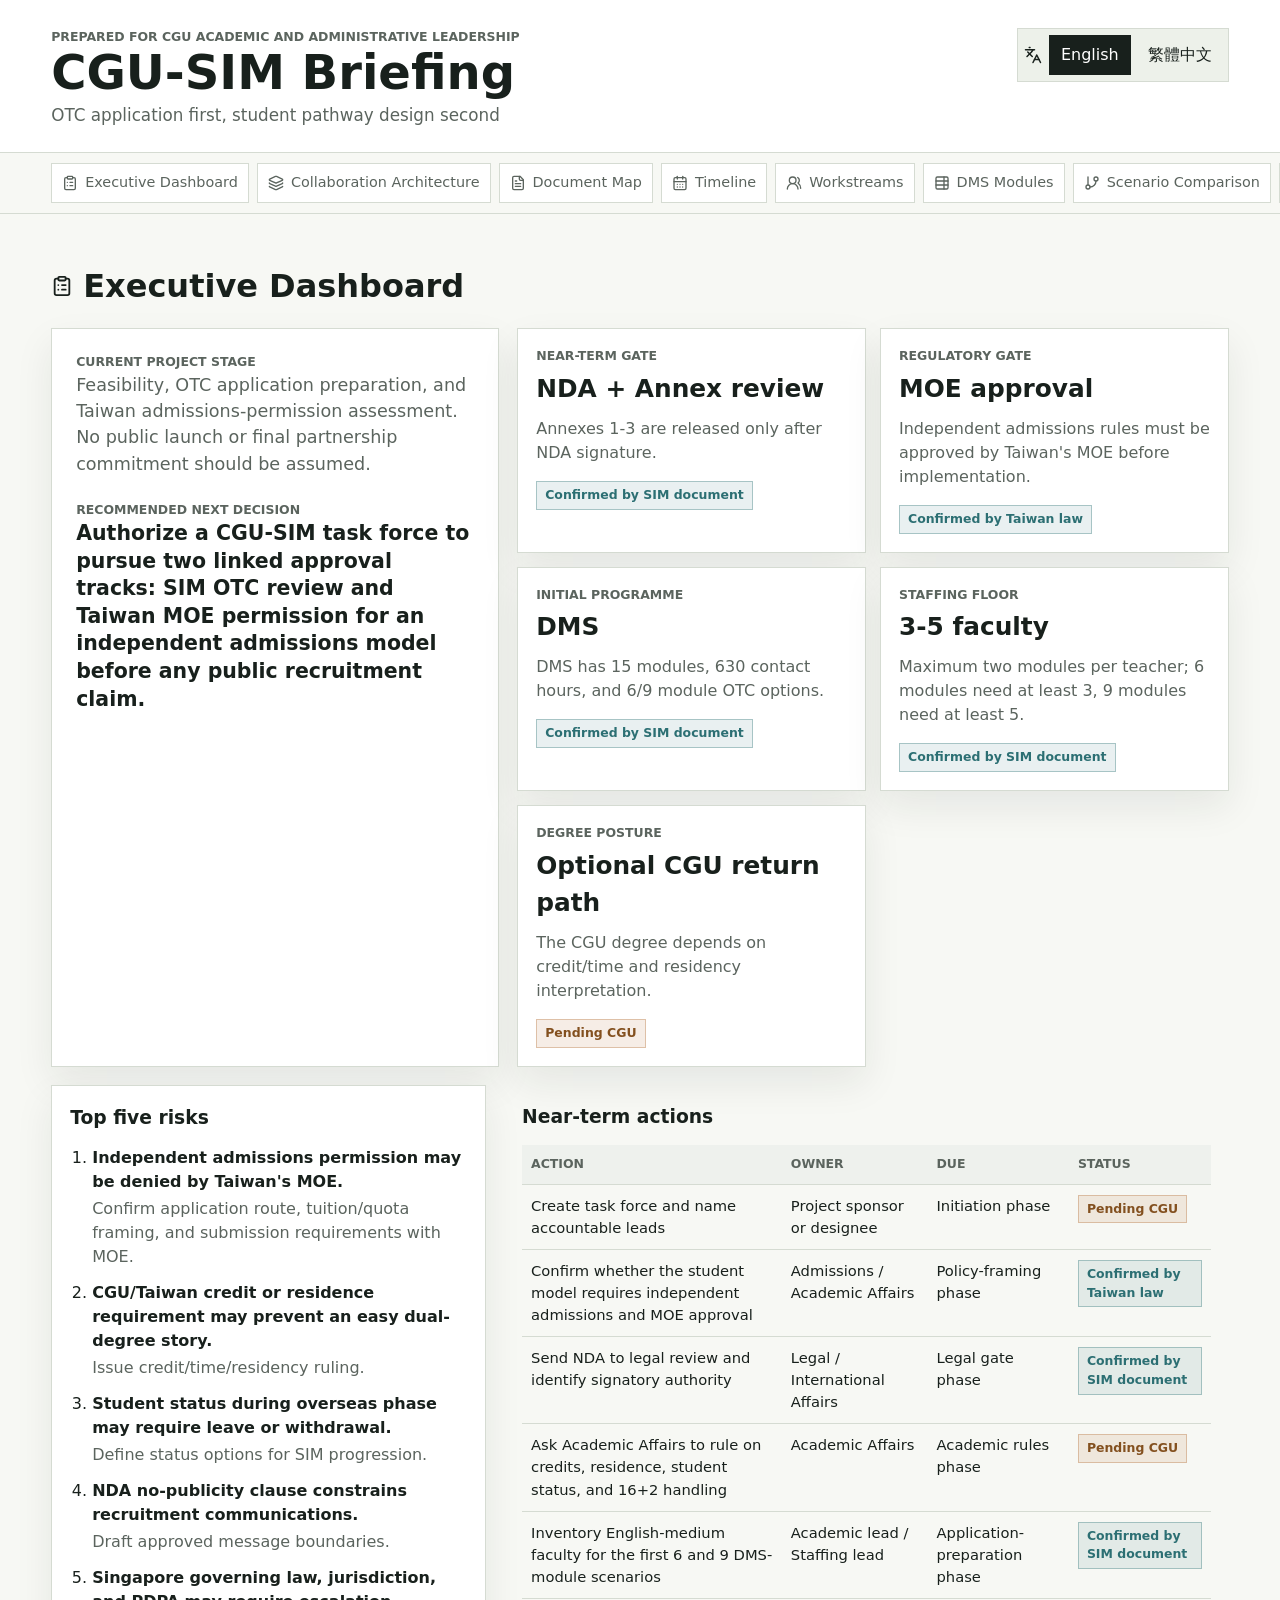
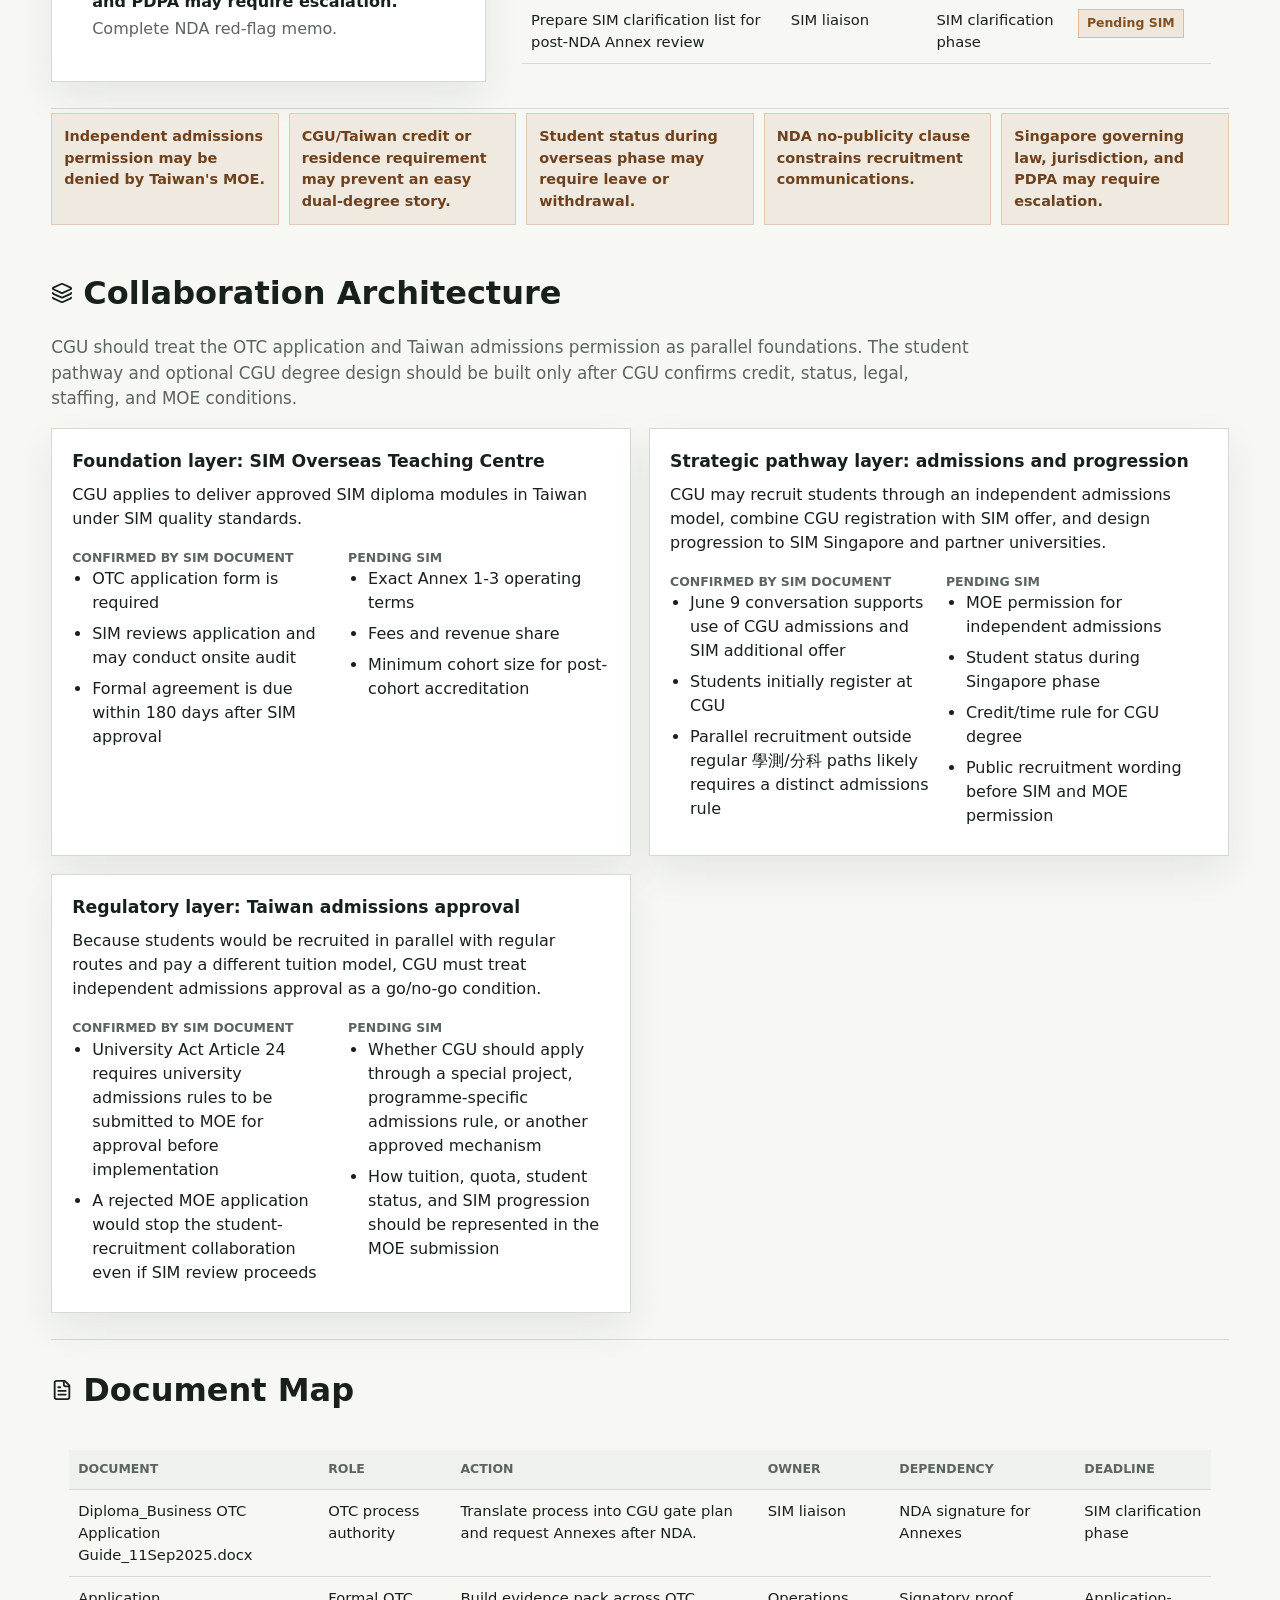
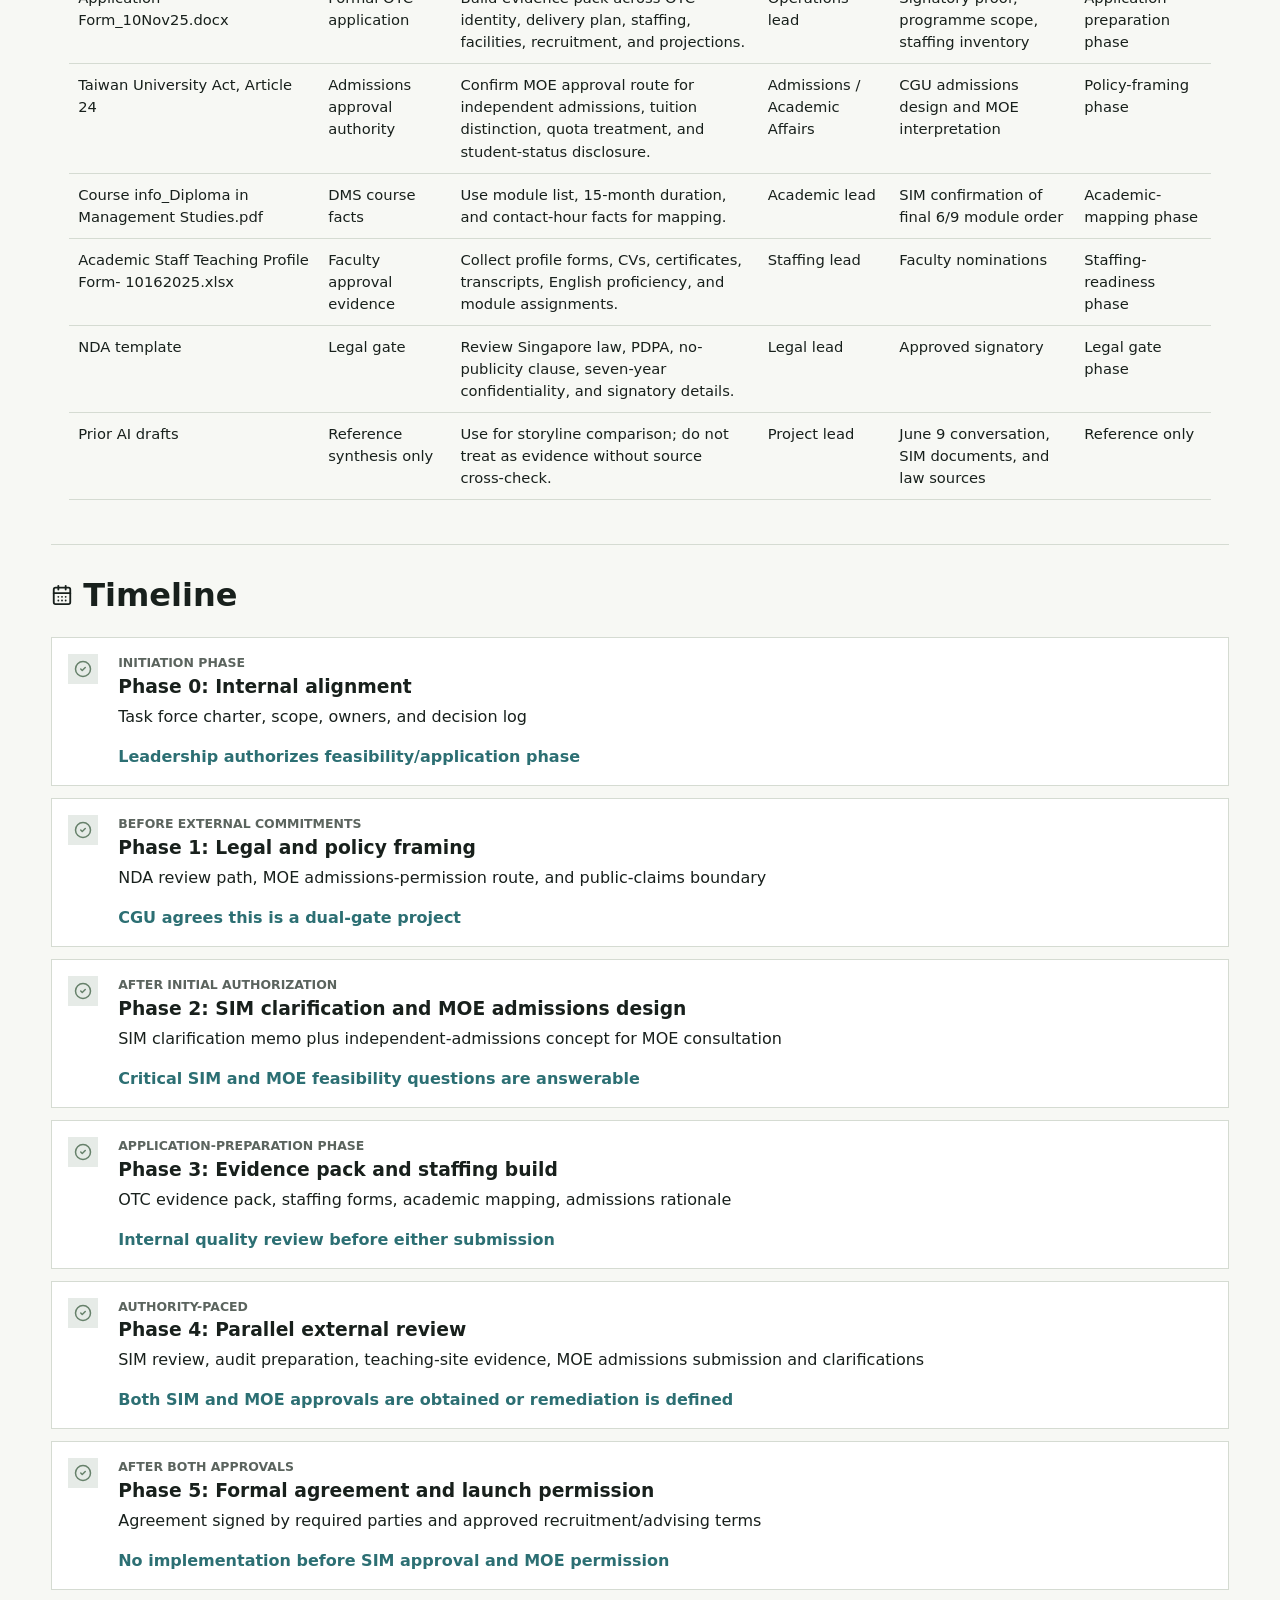
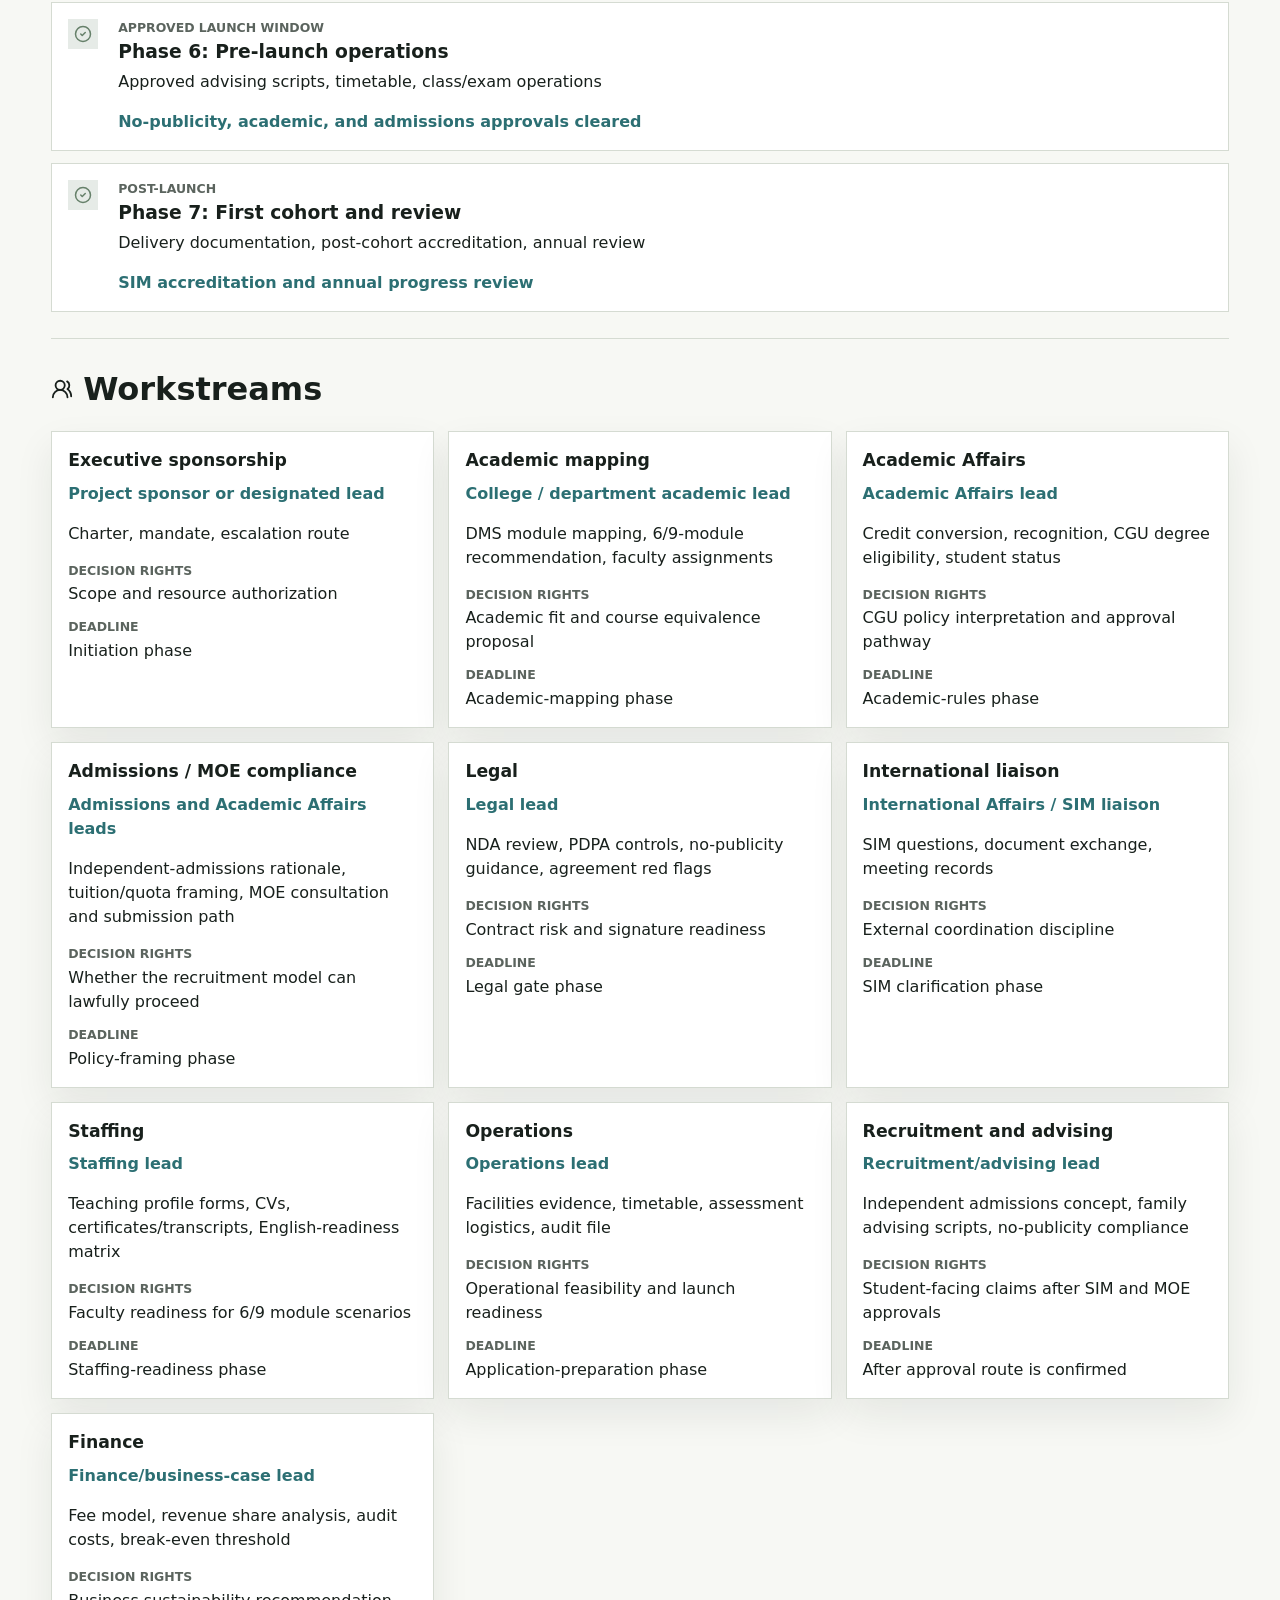
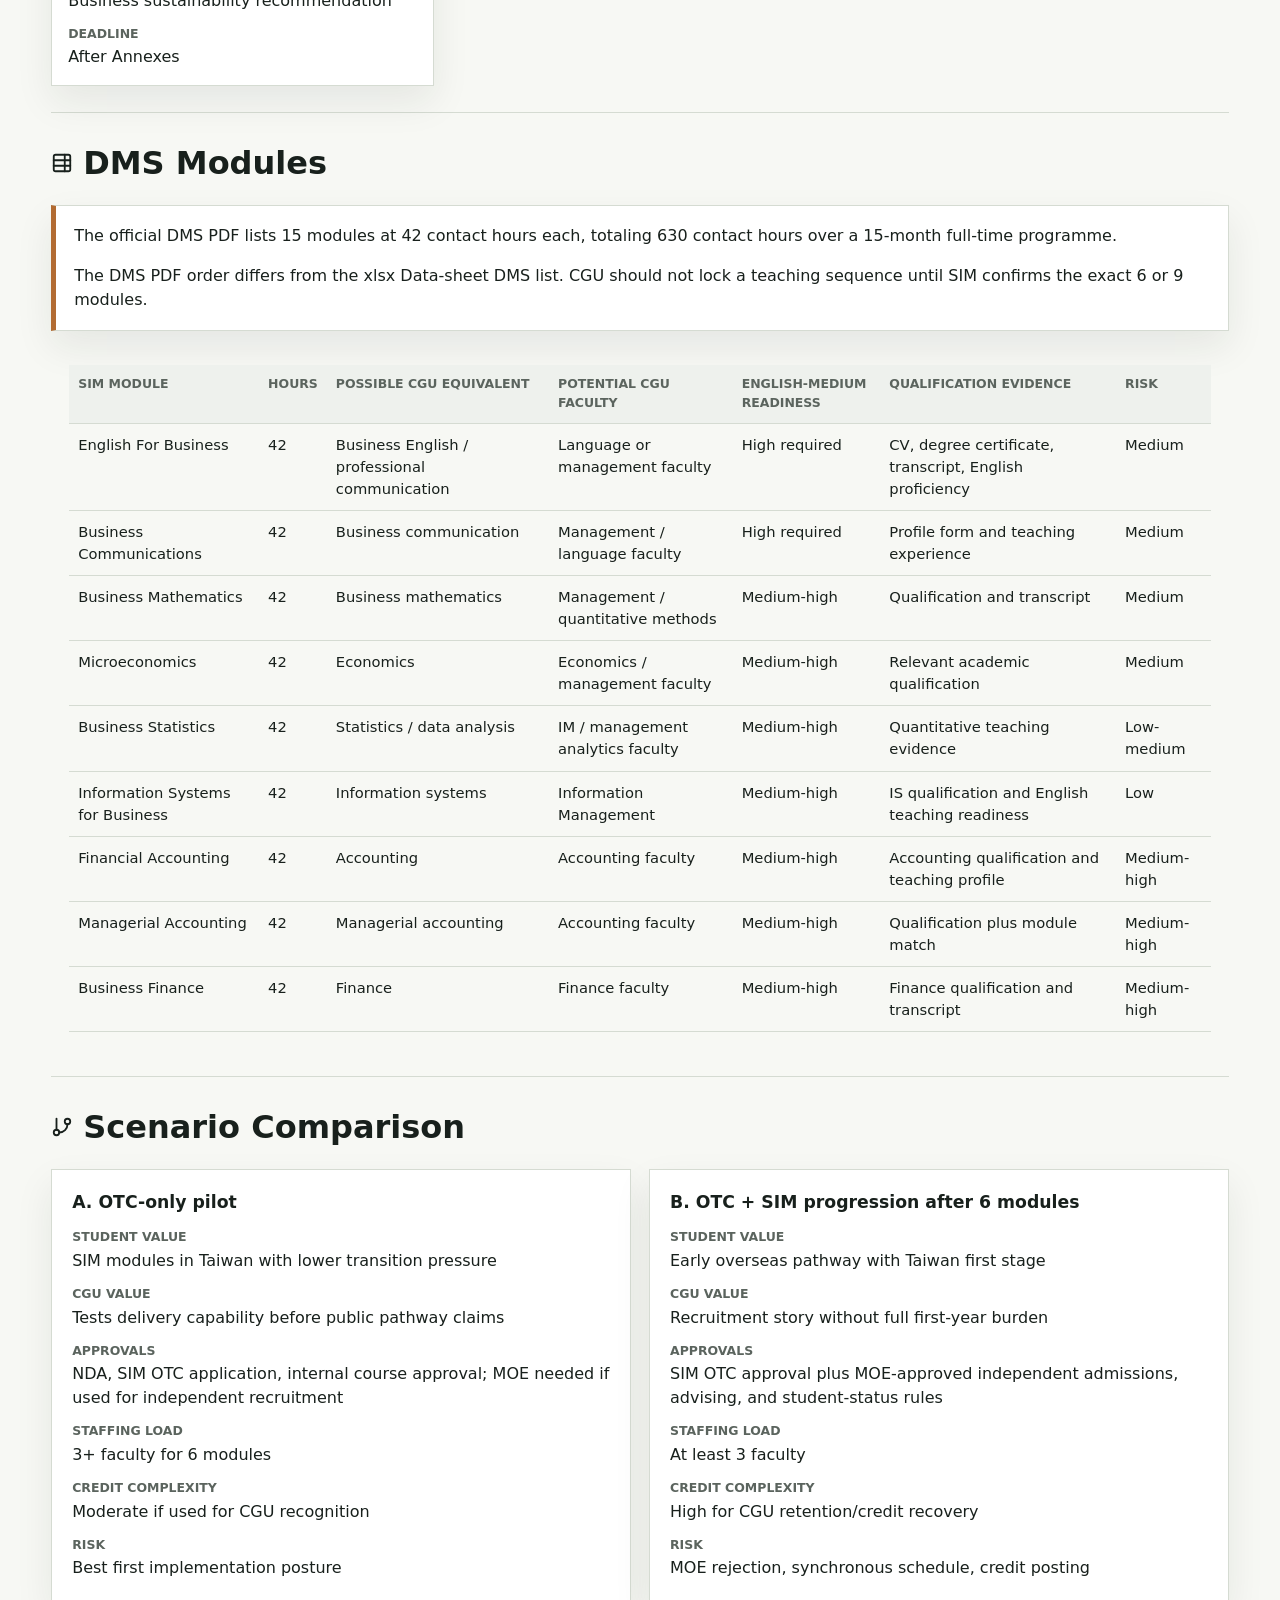
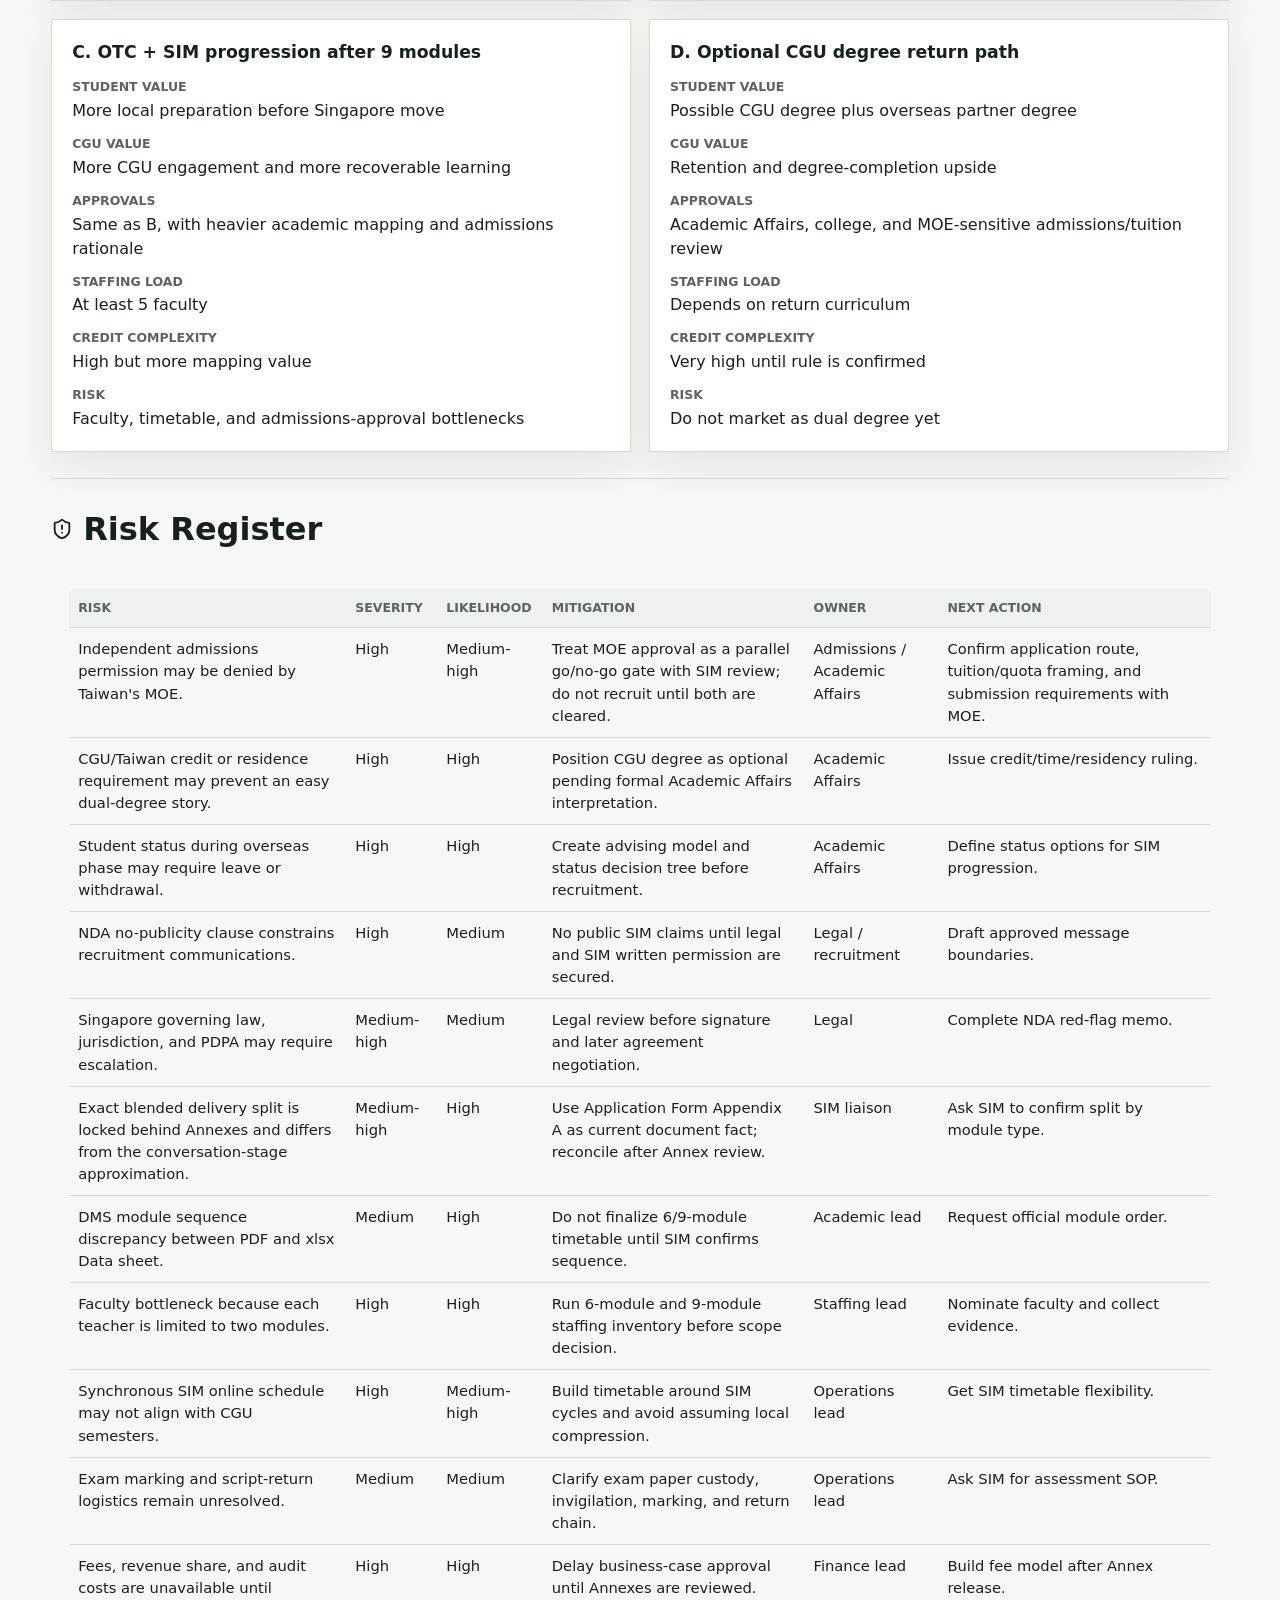
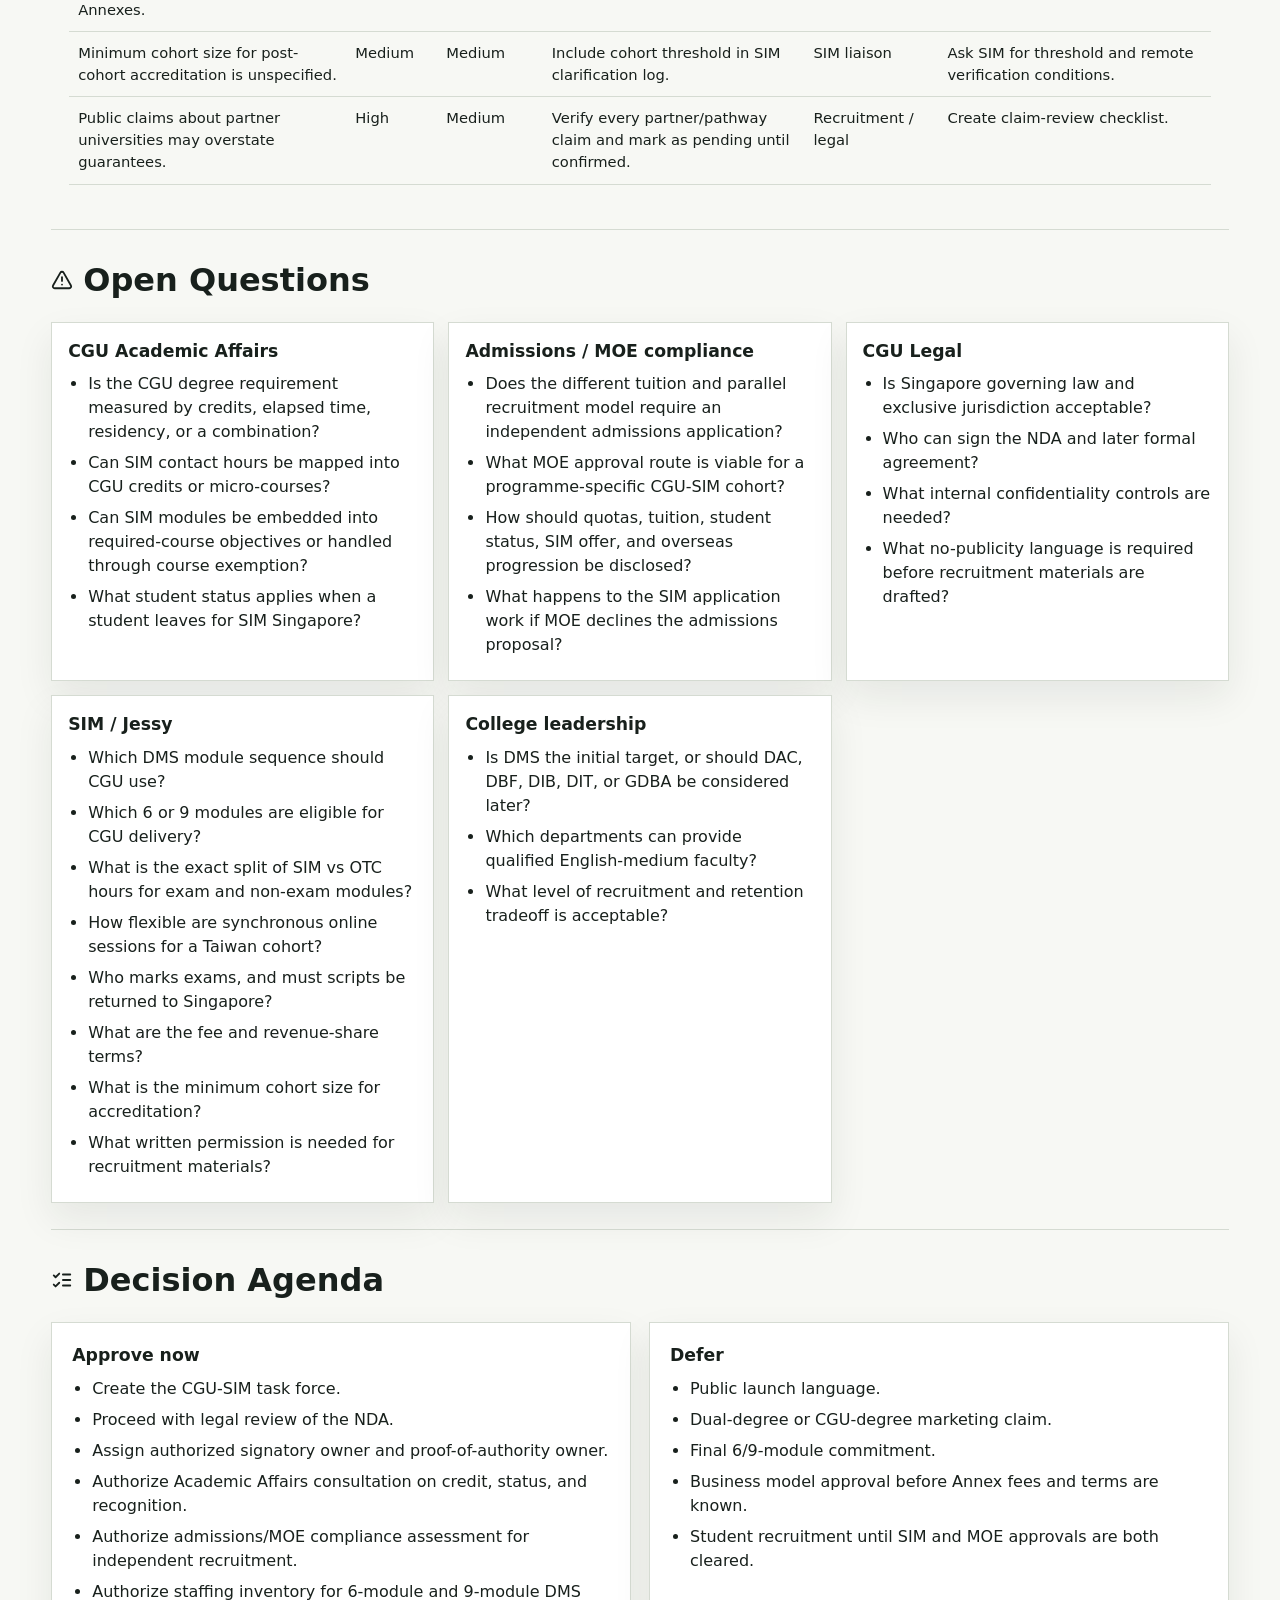
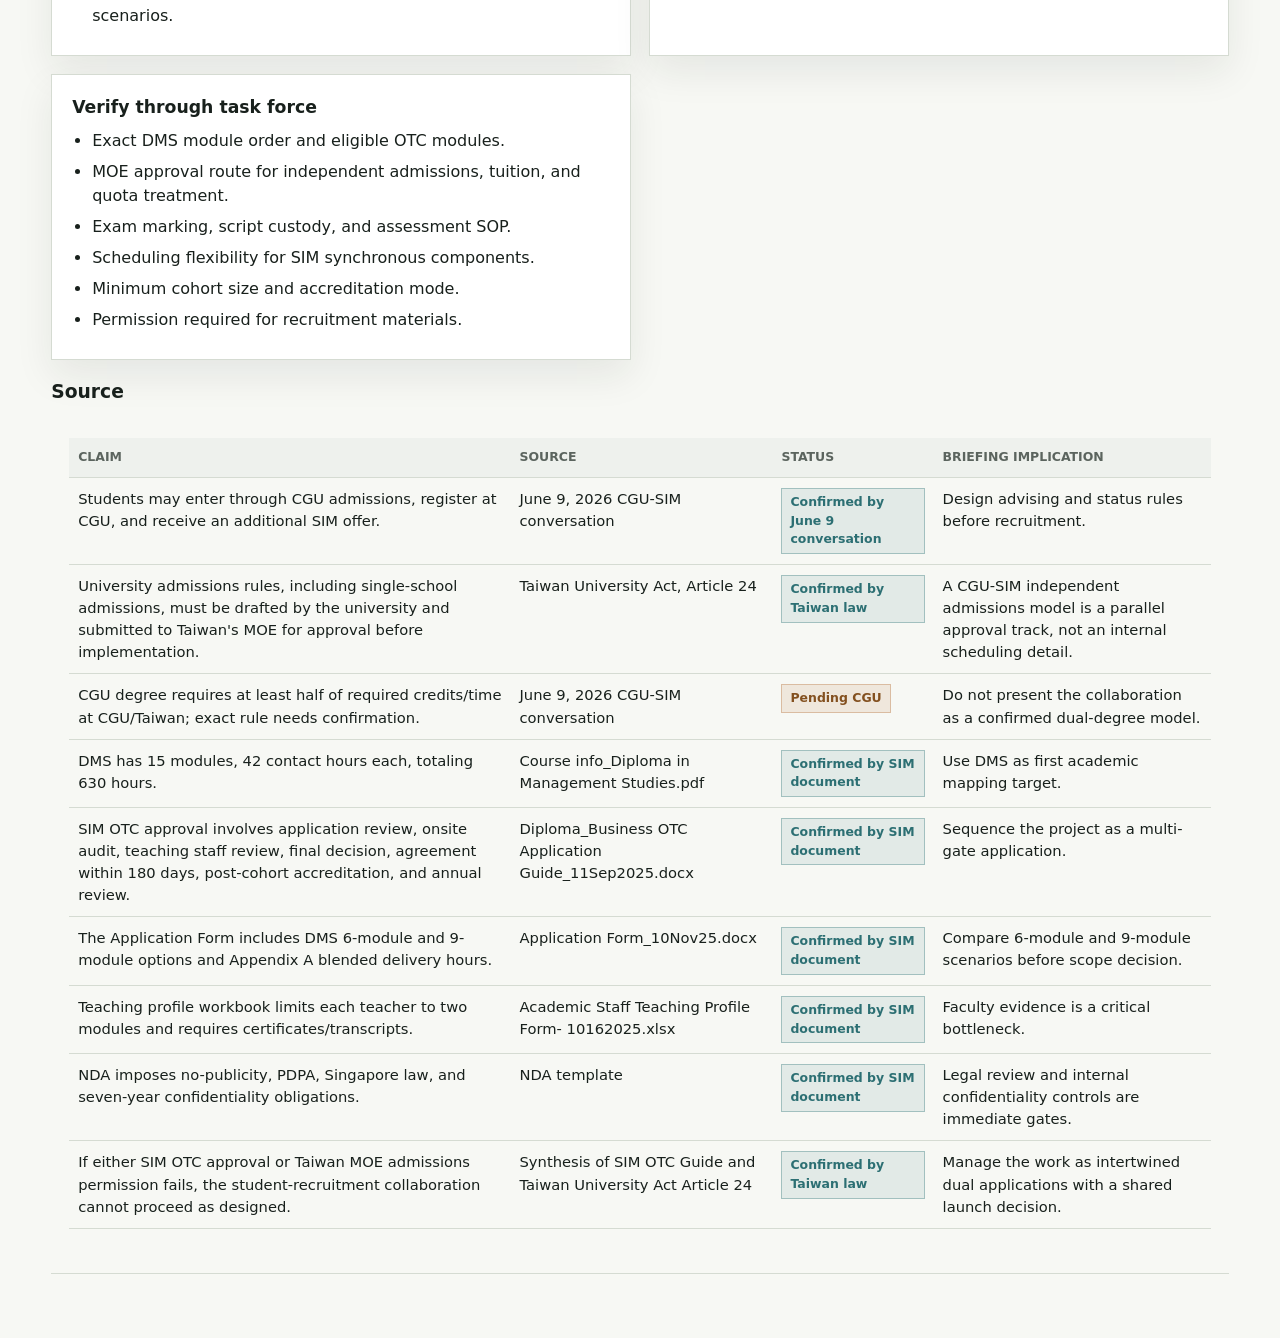
==== CGU_SIM_Briefing_Package/CGU_SIM_Briefing_Report_OnePage.html @ 9b7fd0d1 "First commit" ====
<!doctype html>
<html lang="en">
  <head>
    <meta charset="UTF-8" />
    <meta name="viewport" content="width=device-width, initial-scale=1.0" />
    <title>CGU-SIM Briefing</title>
    <script type="module">
(function(){const n=document.createElement("link").relList;if(n&&n.supports&&n.supports("modulepreload"))return;for(const i of document.querySelectorAll('link[rel="modulepreload"]'))r(i);new MutationObserver(i=>{for(const l of i)if(l.type==="childList")for(const o of l.addedNodes)o.tagName==="LINK"&&o.rel==="modulepreload"&&r(o)}).observe(document,{childList:!0,subtree:!0});function t(i){const l={};return i.integrity&&(l.integrity=i.integrity),i.referrerPolicy&&(l.referrerPolicy=i.referrerPolicy),i.crossOrigin==="use-credentials"?l.credentials="include":i.crossOrigin==="anonymous"?l.credentials="omit":l.credentials="same-origin",l}function r(i){if(i.ep)return;i.ep=!0;const l=t(i);fetch(i.href,l)}})();function sc(e){return e&&e.__esModule&&Object.prototype.hasOwnProperty.call(e,"default")?e.default:e}var Gs={exports:{}},ti={},Qs={exports:{}},A={};/**
 * @license React
 * react.production.min.js
 *
 * Copyright (c) Facebook, Inc. and its affiliates.
 *
 * This source code is licensed under the MIT license found in the
 * LICENSE file in the root directory of this source tree.
 */var Xt=Symbol.for("react.element"),ac=Symbol.for("react.portal"),uc=Symbol.for("react.fragment"),cc=Symbol.for("react.strict_mode"),dc=Symbol.for("react.profiler"),fc=Symbol.for("react.provider"),pc=Symbol.for("react.context"),mc=Symbol.for("react.forward_ref"),hc=Symbol.for("react.suspense"),vc=Symbol.for("react.memo"),gc=Symbol.for("react.lazy"),zo=Symbol.iterator;function yc(e){return e===null||typeof e!="object"?null:(e=zo&&e[zo]||e["@@iterator"],typeof e=="function"?e:null)}var qs={isMounted:function(){return!1},enqueueForceUpdate:function(){},enqueueReplaceState:function(){},enqueueSetState:function(){}},Ks=Object.assign,Ys={};function st(e,n,t){this.props=e,this.context=n,this.refs=Ys,this.updater=t||qs}st.prototype.isReactComponent={};st.prototype.setState=function(e,n){if(typeof e!="object"&&typeof e!="function"&&e!=null)throw Error("setState(...): takes an object of state variables to update or a function which returns an object of state variables.");this.updater.enqueueSetState(this,e,n,"setState")};st.prototype.forceUpdate=function(e){this.updater.enqueueForceUpdate(this,e,"forceUpdate")};function Xs(){}Xs.prototype=st.prototype;function Vl(e,n,t){this.props=e,this.context=n,this.refs=Ys,this.updater=t||qs}var Bl=Vl.prototype=new Xs;Bl.constructor=Vl;Ks(Bl,st.prototype);Bl.isPureReactComponent=!0;var Ro=Array.isArray,Zs=Object.prototype.hasOwnProperty,$l={current:null},Js={key:!0,ref:!0,__self:!0,__source:!0};function bs(e,n,t){var r,i={},l=null,o=null;if(n!=null)for(r in n.ref!==void 0&&(o=n.ref),n.key!==void 0&&(l=""+n.key),n)Zs.call(n,r)&&!Js.hasOwnProperty(r)&&(i[r]=n[r]);var s=arguments.length-2;if(s===1)i.children=t;else if(1<s){for(var a=Array(s),d=0;d<s;d++)a[d]=arguments[d+2];i.children=a}if(e&&e.defaultProps)for(r in s=e.defaultProps,s)i[r]===void 0&&(i[r]=s[r]);return{$$typeof:Xt,type:e,key:l,ref:o,props:i,_owner:$l.current}}function wc(e,n){return{$$typeof:Xt,type:e.type,key:n,ref:e.ref,props:e.props,_owner:e._owner}}function Hl(e){return typeof e=="object"&&e!==null&&e.$$typeof===Xt}function Sc(e){var n={"=":"=0",":":"=2"};return"$"+e.replace(/[=:]/g,function(t){return n[t]})}var Fo=/\/+/g;function ki(e,n){return typeof e=="object"&&e!==null&&e.key!=null?Sc(""+e.key):n.toString(36)}function Sr(e,n,t,r,i){var l=typeof e;(l==="undefined"||l==="boolean")&&(e=null);var o=!1;if(e===null)o=!0;else switch(l){case"string":case"number":o=!0;break;case"object":switch(e.$$typeof){case Xt:case ac:o=!0}}if(o)return o=e,i=i(o),e=r===""?"."+ki(o,0):r,Ro(i)?(t="",e!=null&&(t=e.replace(Fo,"$&/")+"/"),Sr(i,n,t,"",function(d){return d})):i!=null&&(Hl(i)&&(i=wc(i,t+(!i.key||o&&o.key===i.key?"":(""+i.key).replace(Fo,"$&/")+"/")+e)),n.push(i)),1;if(o=0,r=r===""?".":r+":",Ro(e))for(var s=0;s<e.length;s++){l=e[s];var a=r+ki(l,s);o+=Sr(l,n,t,a,i)}else if(a=yc(e),typeof a=="function")for(e=a.call(e),s=0;!(l=e.next()).done;)l=l.value,a=r+ki(l,s++),o+=Sr(l,n,t,a,i);else if(l==="object")throw n=String(e),Error("Objects are not valid as a React child (found: "+(n==="[object Object]"?"object with keys {"+Object.keys(e).join(", ")+"}":n)+"). If you meant to render a collection of children, use an array instead.");return o}function rr(e,n,t){if(e==null)return e;var r=[],i=0;return Sr(e,r,"","",function(l){return n.call(t,l,i++)}),r}function kc(e){if(e._status===-1){var n=e._result;n=n(),n.then(function(t){(e._status===0||e._status===-1)&&(e._status=1,e._result=t)},function(t){(e._status===0||e._status===-1)&&(e._status=2,e._result=t)}),e._status===-1&&(e._status=0,e._result=n)}if(e._status===1)return e._result.default;throw e._result}var se={current:null},kr={transition:null},xc={ReactCurrentDispatcher:se,ReactCurrentBatchConfig:kr,ReactCurrentOwner:$l};function ea(){throw Error("act(...) is not supported in production builds of React.")}A.Children={map:rr,forEach:function(e,n,t){rr(e,function(){n.apply(this,arguments)},t)},count:function(e){var n=0;return rr(e,function(){n++}),n},toArray:function(e){return rr(e,function(n){return n})||[]},only:function(e){if(!Hl(e))throw Error("React.Children.only expected to receive a single React element child.");return e}};A.Component=st;A.Fragment=uc;A.Profiler=dc;A.PureComponent=Vl;A.StrictMode=cc;A.Suspense=hc;A.__SECRET_INTERNALS_DO_NOT_USE_OR_YOU_WILL_BE_FIRED=xc;A.act=ea;A.cloneElement=function(e,n,t){if(e==null)throw Error("React.cloneElement(...): The argument must be a React element, but you passed "+e+".");var r=Ks({},e.props),i=e.key,l=e.ref,o=e._owner;if(n!=null){if(n.ref!==void 0&&(l=n.ref,o=$l.current),n.key!==void 0&&(i=""+n.key),e.type&&e.type.defaultProps)var s=e.type.defaultProps;for(a in n)Zs.call(n,a)&&!Js.hasOwnProperty(a)&&(r[a]=n[a]===void 0&&s!==void 0?s[a]:n[a])}var a=arguments.length-2;if(a===1)r.children=t;else if(1<a){s=Array(a);for(var d=0;d<a;d++)s[d]=arguments[d+2];r.children=s}return{$$typeof:Xt,type:e.type,key:i,ref:l,props:r,_owner:o}};A.createContext=function(e){return e={$$typeof:pc,_currentValue:e,_currentValue2:e,_threadCount:0,Provider:null,Consumer:null,_defaultValue:null,_globalName:null},e.Provider={$$typeof:fc,_context:e},e.Consumer=e};A.createElement=bs;A.createFactory=function(e){var n=bs.bind(null,e);return n.type=e,n};A.createRef=function(){return{current:null}};A.forwardRef=function(e){return{$$typeof:mc,render:e}};A.isValidElement=Hl;A.lazy=function(e){return{$$typeof:gc,_payload:{_status:-1,_result:e},_init:kc}};A.memo=function(e,n){return{$$typeof:vc,type:e,compare:n===void 0?null:n}};A.startTransition=function(e){var n=kr.transition;kr.transition={};try{e()}finally{kr.transition=n}};A.unstable_act=ea;A.useCallback=function(e,n){return se.current.useCallback(e,n)};A.useContext=function(e){return se.current.useContext(e)};A.useDebugValue=function(){};A.useDeferredValue=function(e){return se.current.useDeferredValue(e)};A.useEffect=function(e,n){return se.current.useEffect(e,n)};A.useId=function(){return se.current.useId()};A.useImperativeHandle=function(e,n,t){return se.current.useImperativeHandle(e,n,t)};A.useInsertionEffect=function(e,n){return se.current.useInsertionEffect(e,n)};A.useLayoutEffect=function(e,n){return se.current.useLayoutEffect(e,n)};A.useMemo=function(e,n){return se.current.useMemo(e,n)};A.useReducer=function(e,n,t){return se.current.useReducer(e,n,t)};A.useRef=function(e){return se.current.useRef(e)};A.useState=function(e){return se.current.useState(e)};A.useSyncExternalStore=function(e,n,t){return se.current.useSyncExternalStore(e,n,t)};A.useTransition=function(){return se.current.useTransition()};A.version="18.3.1";Qs.exports=A;var Pe=Qs.exports;const Cc=sc(Pe);/**
 * @license React
 * react-jsx-runtime.production.min.js
 *
 * Copyright (c) Facebook, Inc. and its affiliates.
 *
 * This source code is licensed under the MIT license found in the
 * LICENSE file in the root directory of this source tree.
 */var Mc=Pe,Ec=Symbol.for("react.element"),jc=Symbol.for("react.fragment"),Nc=Object.prototype.hasOwnProperty,Ic=Mc.__SECRET_INTERNALS_DO_NOT_USE_OR_YOU_WILL_BE_FIRED.ReactCurrentOwner,Dc={key:!0,ref:!0,__self:!0,__source:!0};function na(e,n,t){var r,i={},l=null,o=null;t!==void 0&&(l=""+t),n.key!==void 0&&(l=""+n.key),n.ref!==void 0&&(o=n.ref);for(r in n)Nc.call(n,r)&&!Dc.hasOwnProperty(r)&&(i[r]=n[r]);if(e&&e.defaultProps)for(r in n=e.defaultProps,n)i[r]===void 0&&(i[r]=n[r]);return{$$typeof:Ec,type:e,key:l,ref:o,props:i,_owner:Ic.current}}ti.Fragment=jc;ti.jsx=na;ti.jsxs=na;Gs.exports=ti;var u=Gs.exports,ta={exports:{}},ye={},ra={exports:{}},ia={};/**
 * @license React
 * scheduler.production.min.js
 *
 * Copyright (c) Facebook, Inc. and its affiliates.
 *
 * This source code is licensed under the MIT license found in the
 * LICENSE file in the root directory of this source tree.
 */(function(e){function n(M,I){var D=M.length;M.push(I);e:for(;0<D;){var W=D-1>>>1,Y=M[W];if(0<i(Y,I))M[W]=I,M[D]=Y,D=W;else break e}}function t(M){return M.length===0?null:M[0]}function r(M){if(M.length===0)return null;var I=M[0],D=M.pop();if(D!==I){M[0]=D;e:for(var W=0,Y=M.length,nr=Y>>>1;W<nr;){var wn=2*(W+1)-1,Si=M[wn],Sn=wn+1,tr=M[Sn];if(0>i(Si,D))Sn<Y&&0>i(tr,Si)?(M[W]=tr,M[Sn]=D,W=Sn):(M[W]=Si,M[wn]=D,W=wn);else if(Sn<Y&&0>i(tr,D))M[W]=tr,M[Sn]=D,W=Sn;else break e}}return I}function i(M,I){var D=M.sortIndex-I.sortIndex;return D!==0?D:M.id-I.id}if(typeof performance=="object"&&typeof performance.now=="function"){var l=performance;e.unstable_now=function(){return l.now()}}else{var o=Date,s=o.now();e.unstable_now=function(){return o.now()-s}}var a=[],d=[],v=1,h=null,m=3,w=!1,S=!1,k=!1,R=typeof setTimeout=="function"?setTimeout:null,f=typeof clearTimeout=="function"?clearTimeout:null,c=typeof setImmediate<"u"?setImmediate:null;typeof navigator<"u"&&navigator.scheduling!==void 0&&navigator.scheduling.isInputPending!==void 0&&navigator.scheduling.isInputPending.bind(navigator.scheduling);function p(M){for(var I=t(d);I!==null;){if(I.callback===null)r(d);else if(I.startTime<=M)r(d),I.sortIndex=I.expirationTime,n(a,I);else break;I=t(d)}}function g(M){if(k=!1,p(M),!S)if(t(a)!==null)S=!0,yi(C);else{var I=t(d);I!==null&&wi(g,I.startTime-M)}}function C(M,I){S=!1,k&&(k=!1,f(N),N=-1),w=!0;var D=m;try{for(p(I),h=t(a);h!==null&&(!(h.expirationTime>I)||M&&!Ne());){var W=h.callback;if(typeof W=="function"){h.callback=null,m=h.priorityLevel;var Y=W(h.expirationTime<=I);I=e.unstable_now(),typeof Y=="function"?h.callback=Y:h===t(a)&&r(a),p(I)}else r(a);h=t(a)}if(h!==null)var nr=!0;else{var wn=t(d);wn!==null&&wi(g,wn.startTime-I),nr=!1}return nr}finally{h=null,m=D,w=!1}}var E=!1,j=null,N=-1,H=5,_=-1;function Ne(){return!(e.unstable_now()-_<H)}function ct(){if(j!==null){var M=e.unstable_now();_=M;var I=!0;try{I=j(!0,M)}finally{I?dt():(E=!1,j=null)}}else E=!1}var dt;if(typeof c=="function")dt=function(){c(ct)};else if(typeof MessageChannel<"u"){var Lo=new MessageChannel,oc=Lo.port2;Lo.port1.onmessage=ct,dt=function(){oc.postMessage(null)}}else dt=function(){R(ct,0)};function yi(M){j=M,E||(E=!0,dt())}function wi(M,I){N=R(function(){M(e.unstable_now())},I)}e.unstable_IdlePriority=5,e.unstable_ImmediatePriority=1,e.unstable_LowPriority=4,e.unstable_NormalPriority=3,e.unstable_Profiling=null,e.unstable_UserBlockingPriority=2,e.unstable_cancelCallback=function(M){M.callback=null},e.unstable_continueExecution=function(){S||w||(S=!0,yi(C))},e.unstable_forceFrameRate=function(M){0>M||125<M?console.error("forceFrameRate takes a positive int between 0 and 125, forcing frame rates higher than 125 fps is not supported"):H=0<M?Math.floor(1e3/M):5},e.unstable_getCurrentPriorityLevel=function(){return m},e.unstable_getFirstCallbackNode=function(){return t(a)},e.unstable_next=function(M){switch(m){case 1:case 2:case 3:var I=3;break;default:I=m}var D=m;m=I;try{return M()}finally{m=D}},e.unstable_pauseExecution=function(){},e.unstable_requestPaint=function(){},e.unstable_runWithPriority=function(M,I){switch(M){case 1:case 2:case 3:case 4:case 5:break;default:M=3}var D=m;m=M;try{return I()}finally{m=D}},e.unstable_scheduleCallback=function(M,I,D){var W=e.unstable_now();switch(typeof D=="object"&&D!==null?(D=D.delay,D=typeof D=="number"&&0<D?W+D:W):D=W,M){case 1:var Y=-1;break;case 2:Y=250;break;case 5:Y=1073741823;break;case 4:Y=1e4;break;default:Y=5e3}return Y=D+Y,M={id:v++,callback:I,priorityLevel:M,startTime:D,expirationTime:Y,sortIndex:-1},D>W?(M.sortIndex=D,n(d,M),t(a)===null&&M===t(d)&&(k?(f(N),N=-1):k=!0,wi(g,D-W))):(M.sortIndex=Y,n(a,M),S||w||(S=!0,yi(C))),M},e.unstable_shouldYield=Ne,e.unstable_wrapCallback=function(M){var I=m;return function(){var D=m;m=I;try{return M.apply(this,arguments)}finally{m=D}}}})(ia);ra.exports=ia;var Ac=ra.exports;/**
 * @license React
 * react-dom.production.min.js
 *
 * Copyright (c) Facebook, Inc. and its affiliates.
 *
 * This source code is licensed under the MIT license found in the
 * LICENSE file in the root directory of this source tree.
 */var _c=Pe,ge=Ac;function y(e){for(var n="https://reactjs.org/docs/error-decoder.html?invariant="+e,t=1;t<arguments.length;t++)n+="&args[]="+encodeURIComponent(arguments[t]);return"Minified React error #"+e+"; visit "+n+" for the full message or use the non-minified dev environment for full errors and additional helpful warnings."}var la=new Set,Tt={};function Tn(e,n){et(e,n),et(e+"Capture",n)}function et(e,n){for(Tt[e]=n,e=0;e<n.length;e++)la.add(n[e])}var qe=!(typeof window>"u"||typeof window.document>"u"||typeof window.document.createElement>"u"),qi=Object.prototype.hasOwnProperty,Pc=/^[:A-Z_a-z\u00C0-\u00D6\u00D8-\u00F6\u00F8-\u02FF\u0370-\u037D\u037F-\u1FFF\u200C-\u200D\u2070-\u218F\u2C00-\u2FEF\u3001-\uD7FF\uF900-\uFDCF\uFDF0-\uFFFD][:A-Z_a-z\u00C0-\u00D6\u00D8-\u00F6\u00F8-\u02FF\u0370-\u037D\u037F-\u1FFF\u200C-\u200D\u2070-\u218F\u2C00-\u2FEF\u3001-\uD7FF\uF900-\uFDCF\uFDF0-\uFFFD\-.0-9\u00B7\u0300-\u036F\u203F-\u2040]*$/,Uo={},Vo={};function Tc(e){return qi.call(Vo,e)?!0:qi.call(Uo,e)?!1:Pc.test(e)?Vo[e]=!0:(Uo[e]=!0,!1)}function Oc(e,n,t,r){if(t!==null&&t.type===0)return!1;switch(typeof n){case"function":case"symbol":return!0;case"boolean":return r?!1:t!==null?!t.acceptsBooleans:(e=e.toLowerCase().slice(0,5),e!=="data-"&&e!=="aria-");default:return!1}}function Lc(e,n,t,r){if(n===null||typeof n>"u"||Oc(e,n,t,r))return!0;if(r)return!1;if(t!==null)switch(t.type){case 3:return!n;case 4:return n===!1;case 5:return isNaN(n);case 6:return isNaN(n)||1>n}return!1}function ae(e,n,t,r,i,l,o){this.acceptsBooleans=n===2||n===3||n===4,this.attributeName=r,this.attributeNamespace=i,this.mustUseProperty=t,this.propertyName=e,this.type=n,this.sanitizeURL=l,this.removeEmptyString=o}var ee={};"children dangerouslySetInnerHTML defaultValue defaultChecked innerHTML suppressContentEditableWarning suppressHydrationWarning style".split(" ").forEach(function(e){ee[e]=new ae(e,0,!1,e,null,!1,!1)});[["acceptCharset","accept-charset"],["className","class"],["htmlFor","for"],["httpEquiv","http-equiv"]].forEach(function(e){var n=e[0];ee[n]=new ae(n,1,!1,e[1],null,!1,!1)});["contentEditable","draggable","spellCheck","value"].forEach(function(e){ee[e]=new ae(e,2,!1,e.toLowerCase(),null,!1,!1)});["autoReverse","externalResourcesRequired","focusable","preserveAlpha"].forEach(function(e){ee[e]=new ae(e,2,!1,e,null,!1,!1)});"allowFullScreen async autoFocus autoPlay controls default defer disabled disablePictureInPicture disableRemotePlayback formNoValidate hidden loop noModule noValidate open playsInline readOnly required reversed scoped seamless itemScope".split(" ").forEach(function(e){ee[e]=new ae(e,3,!1,e.toLowerCase(),null,!1,!1)});["checked","multiple","muted","selected"].forEach(function(e){ee[e]=new ae(e,3,!0,e,null,!1,!1)});["capture","download"].forEach(function(e){ee[e]=new ae(e,4,!1,e,null,!1,!1)});["cols","rows","size","span"].forEach(function(e){ee[e]=new ae(e,6,!1,e,null,!1,!1)});["rowSpan","start"].forEach(function(e){ee[e]=new ae(e,5,!1,e.toLowerCase(),null,!1,!1)});var Wl=/[\-:]([a-z])/g;function Gl(e){return e[1].toUpperCase()}"accent-height alignment-baseline arabic-form baseline-shift cap-height clip-path clip-rule color-interpolation color-interpolation-filters color-profile color-rendering dominant-baseline enable-background fill-opacity fill-rule flood-color flood-opacity font-family font-size font-size-adjust font-stretch font-style font-variant font-weight glyph-name glyph-orientation-horizontal glyph-orientation-vertical horiz-adv-x horiz-origin-x image-rendering letter-spacing lighting-color marker-end marker-mid marker-start overline-position overline-thickness paint-order panose-1 pointer-events rendering-intent shape-rendering stop-color stop-opacity strikethrough-position strikethrough-thickness stroke-dasharray stroke-dashoffset stroke-linecap stroke-linejoin stroke-miterlimit stroke-opacity stroke-width text-anchor text-decoration text-rendering underline-position underline-thickness unicode-bidi unicode-range units-per-em v-alphabetic v-hanging v-ideographic v-mathematical vector-effect vert-adv-y vert-origin-x vert-origin-y word-spacing writing-mode xmlns:xlink x-height".split(" ").forEach(function(e){var n=e.replace(Wl,Gl);ee[n]=new ae(n,1,!1,e,null,!1,!1)});"xlink:actuate xlink:arcrole xlink:role xlink:show xlink:title xlink:type".split(" ").forEach(function(e){var n=e.replace(Wl,Gl);ee[n]=new ae(n,1,!1,e,"http://www.w3.org/1999/xlink",!1,!1)});["xml:base","xml:lang","xml:space"].forEach(function(e){var n=e.replace(Wl,Gl);ee[n]=new ae(n,1,!1,e,"http://www.w3.org/XML/1998/namespace",!1,!1)});["tabIndex","crossOrigin"].forEach(function(e){ee[e]=new ae(e,1,!1,e.toLowerCase(),null,!1,!1)});ee.xlinkHref=new ae("xlinkHref",1,!1,"xlink:href","http://www.w3.org/1999/xlink",!0,!1);["src","href","action","formAction"].forEach(function(e){ee[e]=new ae(e,1,!1,e.toLowerCase(),null,!0,!0)});function Ql(e,n,t,r){var i=ee.hasOwnProperty(n)?ee[n]:null;(i!==null?i.type!==0:r||!(2<n.length)||n[0]!=="o"&&n[0]!=="O"||n[1]!=="n"&&n[1]!=="N")&&(Lc(n,t,i,r)&&(t=null),r||i===null?Tc(n)&&(t===null?e.removeAttribute(n):e.setAttribute(n,""+t)):i.mustUseProperty?e[i.propertyName]=t===null?i.type===3?!1:"":t:(n=i.attributeName,r=i.attributeNamespace,t===null?e.removeAttribute(n):(i=i.type,t=i===3||i===4&&t===!0?"":""+t,r?e.setAttributeNS(r,n,t):e.setAttribute(n,t))))}var Ze=_c.__SECRET_INTERNALS_DO_NOT_USE_OR_YOU_WILL_BE_FIRED,ir=Symbol.for("react.element"),zn=Symbol.for("react.portal"),Rn=Symbol.for("react.fragment"),ql=Symbol.for("react.strict_mode"),Ki=Symbol.for("react.profiler"),oa=Symbol.for("react.provider"),sa=Symbol.for("react.context"),Kl=Symbol.for("react.forward_ref"),Yi=Symbol.for("react.suspense"),Xi=Symbol.for("react.suspense_list"),Yl=Symbol.for("react.memo"),be=Symbol.for("react.lazy"),aa=Symbol.for("react.offscreen"),Bo=Symbol.iterator;function ft(e){return e===null||typeof e!="object"?null:(e=Bo&&e[Bo]||e["@@iterator"],typeof e=="function"?e:null)}var B=Object.assign,xi;function St(e){if(xi===void 0)try{throw Error()}catch(t){var n=t.stack.trim().match(/\n( *(at )?)/);xi=n&&n[1]||""}return`
`+xi+e}var Ci=!1;function Mi(e,n){if(!e||Ci)return"";Ci=!0;var t=Error.prepareStackTrace;Error.prepareStackTrace=void 0;try{if(n)if(n=function(){throw Error()},Object.defineProperty(n.prototype,"props",{set:function(){throw Error()}}),typeof Reflect=="object"&&Reflect.construct){try{Reflect.construct(n,[])}catch(d){var r=d}Reflect.construct(e,[],n)}else{try{n.call()}catch(d){r=d}e.call(n.prototype)}else{try{throw Error()}catch(d){r=d}e()}}catch(d){if(d&&r&&typeof d.stack=="string"){for(var i=d.stack.split(`
`),l=r.stack.split(`
`),o=i.length-1,s=l.length-1;1<=o&&0<=s&&i[o]!==l[s];)s--;for(;1<=o&&0<=s;o--,s--)if(i[o]!==l[s]){if(o!==1||s!==1)do if(o--,s--,0>s||i[o]!==l[s]){var a=`
`+i[o].replace(" at new "," at ");return e.displayName&&a.includes("<anonymous>")&&(a=a.replace("<anonymous>",e.displayName)),a}while(1<=o&&0<=s);break}}}finally{Ci=!1,Error.prepareStackTrace=t}return(e=e?e.displayName||e.name:"")?St(e):""}function zc(e){switch(e.tag){case 5:return St(e.type);case 16:return St("Lazy");case 13:return St("Suspense");case 19:return St("SuspenseList");case 0:case 2:case 15:return e=Mi(e.type,!1),e;case 11:return e=Mi(e.type.render,!1),e;case 1:return e=Mi(e.type,!0),e;default:return""}}function Zi(e){if(e==null)return null;if(typeof e=="function")return e.displayName||e.name||null;if(typeof e=="string")return e;switch(e){case Rn:return"Fragment";case zn:return"Portal";case Ki:return"Profiler";case ql:return"StrictMode";case Yi:return"Suspense";case Xi:return"SuspenseList"}if(typeof e=="object")switch(e.$$typeof){case sa:return(e.displayName||"Context")+".Consumer";case oa:return(e._context.displayName||"Context")+".Provider";case Kl:var n=e.render;return e=e.displayName,e||(e=n.displayName||n.name||"",e=e!==""?"ForwardRef("+e+")":"ForwardRef"),e;case Yl:return n=e.displayName||null,n!==null?n:Zi(e.type)||"Memo";case be:n=e._payload,e=e._init;try{return Zi(e(n))}catch{}}return null}function Rc(e){var n=e.type;switch(e.tag){case 24:return"Cache";case 9:return(n.displayName||"Context")+".Consumer";case 10:return(n._context.displayName||"Context")+".Provider";case 18:return"DehydratedFragment";case 11:return e=n.render,e=e.displayName||e.name||"",n.displayName||(e!==""?"ForwardRef("+e+")":"ForwardRef");case 7:return"Fragment";case 5:return n;case 4:return"Portal";case 3:return"Root";case 6:return"Text";case 16:return Zi(n);case 8:return n===ql?"StrictMode":"Mode";case 22:return"Offscreen";case 12:return"Profiler";case 21:return"Scope";case 13:return"Suspense";case 19:return"SuspenseList";case 25:return"TracingMarker";case 1:case 0:case 17:case 2:case 14:case 15:if(typeof n=="function")return n.displayName||n.name||null;if(typeof n=="string")return n}return null}function mn(e){switch(typeof e){case"boolean":case"number":case"string":case"undefined":return e;case"object":return e;default:return""}}function ua(e){var n=e.type;return(e=e.nodeName)&&e.toLowerCase()==="input"&&(n==="checkbox"||n==="radio")}function Fc(e){var n=ua(e)?"checked":"value",t=Object.getOwnPropertyDescriptor(e.constructor.prototype,n),r=""+e[n];if(!e.hasOwnProperty(n)&&typeof t<"u"&&typeof t.get=="function"&&typeof t.set=="function"){var i=t.get,l=t.set;return Object.defineProperty(e,n,{configurable:!0,get:function(){return i.call(this)},set:function(o){r=""+o,l.call(this,o)}}),Object.defineProperty(e,n,{enumerable:t.enumerable}),{getValue:function(){return r},setValue:function(o){r=""+o},stopTracking:function(){e._valueTracker=null,delete e[n]}}}}function lr(e){e._valueTracker||(e._valueTracker=Fc(e))}function ca(e){if(!e)return!1;var n=e._valueTracker;if(!n)return!0;var t=n.getValue(),r="";return e&&(r=ua(e)?e.checked?"true":"false":e.value),e=r,e!==t?(n.setValue(e),!0):!1}function Pr(e){if(e=e||(typeof document<"u"?document:void 0),typeof e>"u")return null;try{return e.activeElement||e.body}catch{return e.body}}function Ji(e,n){var t=n.checked;return B({},n,{defaultChecked:void 0,defaultValue:void 0,value:void 0,checked:t??e._wrapperState.initialChecked})}function $o(e,n){var t=n.defaultValue==null?"":n.defaultValue,r=n.checked!=null?n.checked:n.defaultChecked;t=mn(n.value!=null?n.value:t),e._wrapperState={initialChecked:r,initialValue:t,controlled:n.type==="checkbox"||n.type==="radio"?n.checked!=null:n.value!=null}}function da(e,n){n=n.checked,n!=null&&Ql(e,"checked",n,!1)}function bi(e,n){da(e,n);var t=mn(n.value),r=n.type;if(t!=null)r==="number"?(t===0&&e.value===""||e.value!=t)&&(e.value=""+t):e.value!==""+t&&(e.value=""+t);else if(r==="submit"||r==="reset"){e.removeAttribute("value");return}n.hasOwnProperty("value")?el(e,n.type,t):n.hasOwnProperty("defaultValue")&&el(e,n.type,mn(n.defaultValue)),n.checked==null&&n.defaultChecked!=null&&(e.defaultChecked=!!n.defaultChecked)}function Ho(e,n,t){if(n.hasOwnProperty("value")||n.hasOwnProperty("defaultValue")){var r=n.type;if(!(r!=="submit"&&r!=="reset"||n.value!==void 0&&n.value!==null))return;n=""+e._wrapperState.initialValue,t||n===e.value||(e.value=n),e.defaultValue=n}t=e.name,t!==""&&(e.name=""),e.defaultChecked=!!e._wrapperState.initialChecked,t!==""&&(e.name=t)}function el(e,n,t){(n!=="number"||Pr(e.ownerDocument)!==e)&&(t==null?e.defaultValue=""+e._wrapperState.initialValue:e.defaultValue!==""+t&&(e.defaultValue=""+t))}var kt=Array.isArray;function Kn(e,n,t,r){if(e=e.options,n){n={};for(var i=0;i<t.length;i++)n["$"+t[i]]=!0;for(t=0;t<e.length;t++)i=n.hasOwnProperty("$"+e[t].value),e[t].selected!==i&&(e[t].selected=i),i&&r&&(e[t].defaultSelected=!0)}else{for(t=""+mn(t),n=null,i=0;i<e.length;i++){if(e[i].value===t){e[i].selected=!0,r&&(e[i].defaultSelected=!0);return}n!==null||e[i].disabled||(n=e[i])}n!==null&&(n.selected=!0)}}function nl(e,n){if(n.dangerouslySetInnerHTML!=null)throw Error(y(91));return B({},n,{value:void 0,defaultValue:void 0,children:""+e._wrapperState.initialValue})}function Wo(e,n){var t=n.value;if(t==null){if(t=n.children,n=n.defaultValue,t!=null){if(n!=null)throw Error(y(92));if(kt(t)){if(1<t.length)throw Error(y(93));t=t[0]}n=t}n==null&&(n=""),t=n}e._wrapperState={initialValue:mn(t)}}function fa(e,n){var t=mn(n.value),r=mn(n.defaultValue);t!=null&&(t=""+t,t!==e.value&&(e.value=t),n.defaultValue==null&&e.defaultValue!==t&&(e.defaultValue=t)),r!=null&&(e.defaultValue=""+r)}function Go(e){var n=e.textContent;n===e._wrapperState.initialValue&&n!==""&&n!==null&&(e.value=n)}function pa(e){switch(e){case"svg":return"http://www.w3.org/2000/svg";case"math":return"http://www.w3.org/1998/Math/MathML";default:return"http://www.w3.org/1999/xhtml"}}function tl(e,n){return e==null||e==="http://www.w3.org/1999/xhtml"?pa(n):e==="http://www.w3.org/2000/svg"&&n==="foreignObject"?"http://www.w3.org/1999/xhtml":e}var or,ma=function(e){return typeof MSApp<"u"&&MSApp.execUnsafeLocalFunction?function(n,t,r,i){MSApp.execUnsafeLocalFunction(function(){return e(n,t,r,i)})}:e}(function(e,n){if(e.namespaceURI!=="http://www.w3.org/2000/svg"||"innerHTML"in e)e.innerHTML=n;else{for(or=or||document.createElement("div"),or.innerHTML="<svg>"+n.valueOf().toString()+"</svg>",n=or.firstChild;e.firstChild;)e.removeChild(e.firstChild);for(;n.firstChild;)e.appendChild(n.firstChild)}});function Ot(e,n){if(n){var t=e.firstChild;if(t&&t===e.lastChild&&t.nodeType===3){t.nodeValue=n;return}}e.textContent=n}var Mt={animationIterationCount:!0,aspectRatio:!0,borderImageOutset:!0,borderImageSlice:!0,borderImageWidth:!0,boxFlex:!0,boxFlexGroup:!0,boxOrdinalGroup:!0,columnCount:!0,columns:!0,flex:!0,flexGrow:!0,flexPositive:!0,flexShrink:!0,flexNegative:!0,flexOrder:!0,gridArea:!0,gridRow:!0,gridRowEnd:!0,gridRowSpan:!0,gridRowStart:!0,gridColumn:!0,gridColumnEnd:!0,gridColumnSpan:!0,gridColumnStart:!0,fontWeight:!0,lineClamp:!0,lineHeight:!0,opacity:!0,order:!0,orphans:!0,tabSize:!0,widows:!0,zIndex:!0,zoom:!0,fillOpacity:!0,floodOpacity:!0,stopOpacity:!0,strokeDasharray:!0,strokeDashoffset:!0,strokeMiterlimit:!0,strokeOpacity:!0,strokeWidth:!0},Uc=["Webkit","ms","Moz","O"];Object.keys(Mt).forEach(function(e){Uc.forEach(function(n){n=n+e.charAt(0).toUpperCase()+e.substring(1),Mt[n]=Mt[e]})});function ha(e,n,t){return n==null||typeof n=="boolean"||n===""?"":t||typeof n!="number"||n===0||Mt.hasOwnProperty(e)&&Mt[e]?(""+n).trim():n+"px"}function va(e,n){e=e.style;for(var t in n)if(n.hasOwnProperty(t)){var r=t.indexOf("--")===0,i=ha(t,n[t],r);t==="float"&&(t="cssFloat"),r?e.setProperty(t,i):e[t]=i}}var Vc=B({menuitem:!0},{area:!0,base:!0,br:!0,col:!0,embed:!0,hr:!0,img:!0,input:!0,keygen:!0,link:!0,meta:!0,param:!0,source:!0,track:!0,wbr:!0});function rl(e,n){if(n){if(Vc[e]&&(n.children!=null||n.dangerouslySetInnerHTML!=null))throw Error(y(137,e));if(n.dangerouslySetInnerHTML!=null){if(n.children!=null)throw Error(y(60));if(typeof n.dangerouslySetInnerHTML!="object"||!("__html"in n.dangerouslySetInnerHTML))throw Error(y(61))}if(n.style!=null&&typeof n.style!="object")throw Error(y(62))}}function il(e,n){if(e.indexOf("-")===-1)return typeof n.is=="string";switch(e){case"annotation-xml":case"color-profile":case"font-face":case"font-face-src":case"font-face-uri":case"font-face-format":case"font-face-name":case"missing-glyph":return!1;default:return!0}}var ll=null;function Xl(e){return e=e.target||e.srcElement||window,e.correspondingUseElement&&(e=e.correspondingUseElement),e.nodeType===3?e.parentNode:e}var ol=null,Yn=null,Xn=null;function Qo(e){if(e=bt(e)){if(typeof ol!="function")throw Error(y(280));var n=e.stateNode;n&&(n=si(n),ol(e.stateNode,e.type,n))}}function ga(e){Yn?Xn?Xn.push(e):Xn=[e]:Yn=e}function ya(){if(Yn){var e=Yn,n=Xn;if(Xn=Yn=null,Qo(e),n)for(e=0;e<n.length;e++)Qo(n[e])}}function wa(e,n){return e(n)}function Sa(){}var Ei=!1;function ka(e,n,t){if(Ei)return e(n,t);Ei=!0;try{return wa(e,n,t)}finally{Ei=!1,(Yn!==null||Xn!==null)&&(Sa(),ya())}}function Lt(e,n){var t=e.stateNode;if(t===null)return null;var r=si(t);if(r===null)return null;t=r[n];e:switch(n){case"onClick":case"onClickCapture":case"onDoubleClick":case"onDoubleClickCapture":case"onMouseDown":case"onMouseDownCapture":case"onMouseMove":case"onMouseMoveCapture":case"onMouseUp":case"onMouseUpCapture":case"onMouseEnter":(r=!r.disabled)||(e=e.type,r=!(e==="button"||e==="input"||e==="select"||e==="textarea")),e=!r;break e;default:e=!1}if(e)return null;if(t&&typeof t!="function")throw Error(y(231,n,typeof t));return t}var sl=!1;if(qe)try{var pt={};Object.defineProperty(pt,"passive",{get:function(){sl=!0}}),window.addEventListener("test",pt,pt),window.removeEventListener("test",pt,pt)}catch{sl=!1}function Bc(e,n,t,r,i,l,o,s,a){var d=Array.prototype.slice.call(arguments,3);try{n.apply(t,d)}catch(v){this.onError(v)}}var Et=!1,Tr=null,Or=!1,al=null,$c={onError:function(e){Et=!0,Tr=e}};function Hc(e,n,t,r,i,l,o,s,a){Et=!1,Tr=null,Bc.apply($c,arguments)}function Wc(e,n,t,r,i,l,o,s,a){if(Hc.apply(this,arguments),Et){if(Et){var d=Tr;Et=!1,Tr=null}else throw Error(y(198));Or||(Or=!0,al=d)}}function On(e){var n=e,t=e;if(e.alternate)for(;n.return;)n=n.return;else{e=n;do n=e,n.flags&4098&&(t=n.return),e=n.return;while(e)}return n.tag===3?t:null}function xa(e){if(e.tag===13){var n=e.memoizedState;if(n===null&&(e=e.alternate,e!==null&&(n=e.memoizedState)),n!==null)return n.dehydrated}return null}function qo(e){if(On(e)!==e)throw Error(y(188))}function Gc(e){var n=e.alternate;if(!n){if(n=On(e),n===null)throw Error(y(188));return n!==e?null:e}for(var t=e,r=n;;){var i=t.return;if(i===null)break;var l=i.alternate;if(l===null){if(r=i.return,r!==null){t=r;continue}break}if(i.child===l.child){for(l=i.child;l;){if(l===t)return qo(i),e;if(l===r)return qo(i),n;l=l.sibling}throw Error(y(188))}if(t.return!==r.return)t=i,r=l;else{for(var o=!1,s=i.child;s;){if(s===t){o=!0,t=i,r=l;break}if(s===r){o=!0,r=i,t=l;break}s=s.sibling}if(!o){for(s=l.child;s;){if(s===t){o=!0,t=l,r=i;break}if(s===r){o=!0,r=l,t=i;break}s=s.sibling}if(!o)throw Error(y(189))}}if(t.alternate!==r)throw Error(y(190))}if(t.tag!==3)throw Error(y(188));return t.stateNode.current===t?e:n}function Ca(e){return e=Gc(e),e!==null?Ma(e):null}function Ma(e){if(e.tag===5||e.tag===6)return e;for(e=e.child;e!==null;){var n=Ma(e);if(n!==null)return n;e=e.sibling}return null}var Ea=ge.unstable_scheduleCallback,Ko=ge.unstable_cancelCallback,Qc=ge.unstable_shouldYield,qc=ge.unstable_requestPaint,G=ge.unstable_now,Kc=ge.unstable_getCurrentPriorityLevel,Zl=ge.unstable_ImmediatePriority,ja=ge.unstable_UserBlockingPriority,Lr=ge.unstable_NormalPriority,Yc=ge.unstable_LowPriority,Na=ge.unstable_IdlePriority,ri=null,Ue=null;function Xc(e){if(Ue&&typeof Ue.onCommitFiberRoot=="function")try{Ue.onCommitFiberRoot(ri,e,void 0,(e.current.flags&128)===128)}catch{}}var Te=Math.clz32?Math.clz32:bc,Zc=Math.log,Jc=Math.LN2;function bc(e){return e>>>=0,e===0?32:31-(Zc(e)/Jc|0)|0}var sr=64,ar=4194304;function xt(e){switch(e&-e){case 1:return 1;case 2:return 2;case 4:return 4;case 8:return 8;case 16:return 16;case 32:return 32;case 64:case 128:case 256:case 512:case 1024:case 2048:case 4096:case 8192:case 16384:case 32768:case 65536:case 131072:case 262144:case 524288:case 1048576:case 2097152:return e&4194240;case 4194304:case 8388608:case 16777216:case 33554432:case 67108864:return e&130023424;case 134217728:return 134217728;case 268435456:return 268435456;case 536870912:return 536870912;case 1073741824:return 1073741824;default:return e}}function zr(e,n){var t=e.pendingLanes;if(t===0)return 0;var r=0,i=e.suspendedLanes,l=e.pingedLanes,o=t&268435455;if(o!==0){var s=o&~i;s!==0?r=xt(s):(l&=o,l!==0&&(r=xt(l)))}else o=t&~i,o!==0?r=xt(o):l!==0&&(r=xt(l));if(r===0)return 0;if(n!==0&&n!==r&&!(n&i)&&(i=r&-r,l=n&-n,i>=l||i===16&&(l&4194240)!==0))return n;if(r&4&&(r|=t&16),n=e.entangledLanes,n!==0)for(e=e.entanglements,n&=r;0<n;)t=31-Te(n),i=1<<t,r|=e[t],n&=~i;return r}function ed(e,n){switch(e){case 1:case 2:case 4:return n+250;case 8:case 16:case 32:case 64:case 128:case 256:case 512:case 1024:case 2048:case 4096:case 8192:case 16384:case 32768:case 65536:case 131072:case 262144:case 524288:case 1048576:case 2097152:return n+5e3;case 4194304:case 8388608:case 16777216:case 33554432:case 67108864:return-1;case 134217728:case 268435456:case 536870912:case 1073741824:return-1;default:return-1}}function nd(e,n){for(var t=e.suspendedLanes,r=e.pingedLanes,i=e.expirationTimes,l=e.pendingLanes;0<l;){var o=31-Te(l),s=1<<o,a=i[o];a===-1?(!(s&t)||s&r)&&(i[o]=ed(s,n)):a<=n&&(e.expiredLanes|=s),l&=~s}}function ul(e){return e=e.pendingLanes&-1073741825,e!==0?e:e&1073741824?1073741824:0}function Ia(){var e=sr;return sr<<=1,!(sr&4194240)&&(sr=64),e}function ji(e){for(var n=[],t=0;31>t;t++)n.push(e);return n}function Zt(e,n,t){e.pendingLanes|=n,n!==536870912&&(e.suspendedLanes=0,e.pingedLanes=0),e=e.eventTimes,n=31-Te(n),e[n]=t}function td(e,n){var t=e.pendingLanes&~n;e.pendingLanes=n,e.suspendedLanes=0,e.pingedLanes=0,e.expiredLanes&=n,e.mutableReadLanes&=n,e.entangledLanes&=n,n=e.entanglements;var r=e.eventTimes;for(e=e.expirationTimes;0<t;){var i=31-Te(t),l=1<<i;n[i]=0,r[i]=-1,e[i]=-1,t&=~l}}function Jl(e,n){var t=e.entangledLanes|=n;for(e=e.entanglements;t;){var r=31-Te(t),i=1<<r;i&n|e[r]&n&&(e[r]|=n),t&=~i}}var T=0;function Da(e){return e&=-e,1<e?4<e?e&268435455?16:536870912:4:1}var Aa,bl,_a,Pa,Ta,cl=!1,ur=[],on=null,sn=null,an=null,zt=new Map,Rt=new Map,nn=[],rd="mousedown mouseup touchcancel touchend touchstart auxclick dblclick pointercancel pointerdown pointerup dragend dragstart drop compositionend compositionstart keydown keypress keyup input textInput copy cut paste click change contextmenu reset submit".split(" ");function Yo(e,n){switch(e){case"focusin":case"focusout":on=null;break;case"dragenter":case"dragleave":sn=null;break;case"mouseover":case"mouseout":an=null;break;case"pointerover":case"pointerout":zt.delete(n.pointerId);break;case"gotpointercapture":case"lostpointercapture":Rt.delete(n.pointerId)}}function mt(e,n,t,r,i,l){return e===null||e.nativeEvent!==l?(e={blockedOn:n,domEventName:t,eventSystemFlags:r,nativeEvent:l,targetContainers:[i]},n!==null&&(n=bt(n),n!==null&&bl(n)),e):(e.eventSystemFlags|=r,n=e.targetContainers,i!==null&&n.indexOf(i)===-1&&n.push(i),e)}function id(e,n,t,r,i){switch(n){case"focusin":return on=mt(on,e,n,t,r,i),!0;case"dragenter":return sn=mt(sn,e,n,t,r,i),!0;case"mouseover":return an=mt(an,e,n,t,r,i),!0;case"pointerover":var l=i.pointerId;return zt.set(l,mt(zt.get(l)||null,e,n,t,r,i)),!0;case"gotpointercapture":return l=i.pointerId,Rt.set(l,mt(Rt.get(l)||null,e,n,t,r,i)),!0}return!1}function Oa(e){var n=Cn(e.target);if(n!==null){var t=On(n);if(t!==null){if(n=t.tag,n===13){if(n=xa(t),n!==null){e.blockedOn=n,Ta(e.priority,function(){_a(t)});return}}else if(n===3&&t.stateNode.current.memoizedState.isDehydrated){e.blockedOn=t.tag===3?t.stateNode.containerInfo:null;return}}}e.blockedOn=null}function xr(e){if(e.blockedOn!==null)return!1;for(var n=e.targetContainers;0<n.length;){var t=dl(e.domEventName,e.eventSystemFlags,n[0],e.nativeEvent);if(t===null){t=e.nativeEvent;var r=new t.constructor(t.type,t);ll=r,t.target.dispatchEvent(r),ll=null}else return n=bt(t),n!==null&&bl(n),e.blockedOn=t,!1;n.shift()}return!0}function Xo(e,n,t){xr(e)&&t.delete(n)}function ld(){cl=!1,on!==null&&xr(on)&&(on=null),sn!==null&&xr(sn)&&(sn=null),an!==null&&xr(an)&&(an=null),zt.forEach(Xo),Rt.forEach(Xo)}function ht(e,n){e.blockedOn===n&&(e.blockedOn=null,cl||(cl=!0,ge.unstable_scheduleCallback(ge.unstable_NormalPriority,ld)))}function Ft(e){function n(i){return ht(i,e)}if(0<ur.length){ht(ur[0],e);for(var t=1;t<ur.length;t++){var r=ur[t];r.blockedOn===e&&(r.blockedOn=null)}}for(on!==null&&ht(on,e),sn!==null&&ht(sn,e),an!==null&&ht(an,e),zt.forEach(n),Rt.forEach(n),t=0;t<nn.length;t++)r=nn[t],r.blockedOn===e&&(r.blockedOn=null);for(;0<nn.length&&(t=nn[0],t.blockedOn===null);)Oa(t),t.blockedOn===null&&nn.shift()}var Zn=Ze.ReactCurrentBatchConfig,Rr=!0;function od(e,n,t,r){var i=T,l=Zn.transition;Zn.transition=null;try{T=1,eo(e,n,t,r)}finally{T=i,Zn.transition=l}}function sd(e,n,t,r){var i=T,l=Zn.transition;Zn.transition=null;try{T=4,eo(e,n,t,r)}finally{T=i,Zn.transition=l}}function eo(e,n,t,r){if(Rr){var i=dl(e,n,t,r);if(i===null)zi(e,n,r,Fr,t),Yo(e,r);else if(id(i,e,n,t,r))r.stopPropagation();else if(Yo(e,r),n&4&&-1<rd.indexOf(e)){for(;i!==null;){var l=bt(i);if(l!==null&&Aa(l),l=dl(e,n,t,r),l===null&&zi(e,n,r,Fr,t),l===i)break;i=l}i!==null&&r.stopPropagation()}else zi(e,n,r,null,t)}}var Fr=null;function dl(e,n,t,r){if(Fr=null,e=Xl(r),e=Cn(e),e!==null)if(n=On(e),n===null)e=null;else if(t=n.tag,t===13){if(e=xa(n),e!==null)return e;e=null}else if(t===3){if(n.stateNode.current.memoizedState.isDehydrated)return n.tag===3?n.stateNode.containerInfo:null;e=null}else n!==e&&(e=null);return Fr=e,null}function La(e){switch(e){case"cancel":case"click":case"close":case"contextmenu":case"copy":case"cut":case"auxclick":case"dblclick":case"dragend":case"dragstart":case"drop":case"focusin":case"focusout":case"input":case"invalid":case"keydown":case"keypress":case"keyup":case"mousedown":case"mouseup":case"paste":case"pause":case"play":case"pointercancel":case"pointerdown":case"pointerup":case"ratechange":case"reset":case"resize":case"seeked":case"submit":case"touchcancel":case"touchend":case"touchstart":case"volumechange":case"change":case"selectionchange":case"textInput":case"compositionstart":case"compositionend":case"compositionupdate":case"beforeblur":case"afterblur":case"beforeinput":case"blur":case"fullscreenchange":case"focus":case"hashchange":case"popstate":case"select":case"selectstart":return 1;case"drag":case"dragenter":case"dragexit":case"dragleave":case"dragover":case"mousemove":case"mouseout":case"mouseover":case"pointermove":case"pointerout":case"pointerover":case"scroll":case"toggle":case"touchmove":case"wheel":case"mouseenter":case"mouseleave":case"pointerenter":case"pointerleave":return 4;case"message":switch(Kc()){case Zl:return 1;case ja:return 4;case Lr:case Yc:return 16;case Na:return 536870912;default:return 16}default:return 16}}var rn=null,no=null,Cr=null;function za(){if(Cr)return Cr;var e,n=no,t=n.length,r,i="value"in rn?rn.value:rn.textContent,l=i.length;for(e=0;e<t&&n[e]===i[e];e++);var o=t-e;for(r=1;r<=o&&n[t-r]===i[l-r];r++);return Cr=i.slice(e,1<r?1-r:void 0)}function Mr(e){var n=e.keyCode;return"charCode"in e?(e=e.charCode,e===0&&n===13&&(e=13)):e=n,e===10&&(e=13),32<=e||e===13?e:0}function cr(){return!0}function Zo(){return!1}function we(e){function n(t,r,i,l,o){this._reactName=t,this._targetInst=i,this.type=r,this.nativeEvent=l,this.target=o,this.currentTarget=null;for(var s in e)e.hasOwnProperty(s)&&(t=e[s],this[s]=t?t(l):l[s]);return this.isDefaultPrevented=(l.defaultPrevented!=null?l.defaultPrevented:l.returnValue===!1)?cr:Zo,this.isPropagationStopped=Zo,this}return B(n.prototype,{preventDefault:function(){this.defaultPrevented=!0;var t=this.nativeEvent;t&&(t.preventDefault?t.preventDefault():typeof t.returnValue!="unknown"&&(t.returnValue=!1),this.isDefaultPrevented=cr)},stopPropagation:function(){var t=this.nativeEvent;t&&(t.stopPropagation?t.stopPropagation():typeof t.cancelBubble!="unknown"&&(t.cancelBubble=!0),this.isPropagationStopped=cr)},persist:function(){},isPersistent:cr}),n}var at={eventPhase:0,bubbles:0,cancelable:0,timeStamp:function(e){return e.timeStamp||Date.now()},defaultPrevented:0,isTrusted:0},to=we(at),Jt=B({},at,{view:0,detail:0}),ad=we(Jt),Ni,Ii,vt,ii=B({},Jt,{screenX:0,screenY:0,clientX:0,clientY:0,pageX:0,pageY:0,ctrlKey:0,shiftKey:0,altKey:0,metaKey:0,getModifierState:ro,button:0,buttons:0,relatedTarget:function(e){return e.relatedTarget===void 0?e.fromElement===e.srcElement?e.toElement:e.fromElement:e.relatedTarget},movementX:function(e){return"movementX"in e?e.movementX:(e!==vt&&(vt&&e.type==="mousemove"?(Ni=e.screenX-vt.screenX,Ii=e.screenY-vt.screenY):Ii=Ni=0,vt=e),Ni)},movementY:function(e){return"movementY"in e?e.movementY:Ii}}),Jo=we(ii),ud=B({},ii,{dataTransfer:0}),cd=we(ud),dd=B({},Jt,{relatedTarget:0}),Di=we(dd),fd=B({},at,{animationName:0,elapsedTime:0,pseudoElement:0}),pd=we(fd),md=B({},at,{clipboardData:function(e){return"clipboardData"in e?e.clipboardData:window.clipboardData}}),hd=we(md),vd=B({},at,{data:0}),bo=we(vd),gd={Esc:"Escape",Spacebar:" ",Left:"ArrowLeft",Up:"ArrowUp",Right:"ArrowRight",Down:"ArrowDown",Del:"Delete",Win:"OS",Menu:"ContextMenu",Apps:"ContextMenu",Scroll:"ScrollLock",MozPrintableKey:"Unidentified"},yd={8:"Backspace",9:"Tab",12:"Clear",13:"Enter",16:"Shift",17:"Control",18:"Alt",19:"Pause",20:"CapsLock",27:"Escape",32:" ",33:"PageUp",34:"PageDown",35:"End",36:"Home",37:"ArrowLeft",38:"ArrowUp",39:"ArrowRight",40:"ArrowDown",45:"Insert",46:"Delete",112:"F1",113:"F2",114:"F3",115:"F4",116:"F5",117:"F6",118:"F7",119:"F8",120:"F9",121:"F10",122:"F11",123:"F12",144:"NumLock",145:"ScrollLock",224:"Meta"},wd={Alt:"altKey",Control:"ctrlKey",Meta:"metaKey",Shift:"shiftKey"};function Sd(e){var n=this.nativeEvent;return n.getModifierState?n.getModifierState(e):(e=wd[e])?!!n[e]:!1}function ro(){return Sd}var kd=B({},Jt,{key:function(e){if(e.key){var n=gd[e.key]||e.key;if(n!=="Unidentified")return n}return e.type==="keypress"?(e=Mr(e),e===13?"Enter":String.fromCharCode(e)):e.type==="keydown"||e.type==="keyup"?yd[e.keyCode]||"Unidentified":""},code:0,location:0,ctrlKey:0,shiftKey:0,altKey:0,metaKey:0,repeat:0,locale:0,getModifierState:ro,charCode:function(e){return e.type==="keypress"?Mr(e):0},keyCode:function(e){return e.type==="keydown"||e.type==="keyup"?e.keyCode:0},which:function(e){return e.type==="keypress"?Mr(e):e.type==="keydown"||e.type==="keyup"?e.keyCode:0}}),xd=we(kd),Cd=B({},ii,{pointerId:0,width:0,height:0,pressure:0,tangentialPressure:0,tiltX:0,tiltY:0,twist:0,pointerType:0,isPrimary:0}),es=we(Cd),Md=B({},Jt,{touches:0,targetTouches:0,changedTouches:0,altKey:0,metaKey:0,ctrlKey:0,shiftKey:0,getModifierState:ro}),Ed=we(Md),jd=B({},at,{propertyName:0,elapsedTime:0,pseudoElement:0}),Nd=we(jd),Id=B({},ii,{deltaX:function(e){return"deltaX"in e?e.deltaX:"wheelDeltaX"in e?-e.wheelDeltaX:0},deltaY:function(e){return"deltaY"in e?e.deltaY:"wheelDeltaY"in e?-e.wheelDeltaY:"wheelDelta"in e?-e.wheelDelta:0},deltaZ:0,deltaMode:0}),Dd=we(Id),Ad=[9,13,27,32],io=qe&&"CompositionEvent"in window,jt=null;qe&&"documentMode"in document&&(jt=document.documentMode);var _d=qe&&"TextEvent"in window&&!jt,Ra=qe&&(!io||jt&&8<jt&&11>=jt),ns=" ",ts=!1;function Fa(e,n){switch(e){case"keyup":return Ad.indexOf(n.keyCode)!==-1;case"keydown":return n.keyCode!==229;case"keypress":case"mousedown":case"focusout":return!0;default:return!1}}function Ua(e){return e=e.detail,typeof e=="object"&&"data"in e?e.data:null}var Fn=!1;function Pd(e,n){switch(e){case"compositionend":return Ua(n);case"keypress":return n.which!==32?null:(ts=!0,ns);case"textInput":return e=n.data,e===ns&&ts?null:e;default:return null}}function Td(e,n){if(Fn)return e==="compositionend"||!io&&Fa(e,n)?(e=za(),Cr=no=rn=null,Fn=!1,e):null;switch(e){case"paste":return null;case"keypress":if(!(n.ctrlKey||n.altKey||n.metaKey)||n.ctrlKey&&n.altKey){if(n.char&&1<n.char.length)return n.char;if(n.which)return String.fromCharCode(n.which)}return null;case"compositionend":return Ra&&n.locale!=="ko"?null:n.data;default:return null}}var Od={color:!0,date:!0,datetime:!0,"datetime-local":!0,email:!0,month:!0,number:!0,password:!0,range:!0,search:!0,tel:!0,text:!0,time:!0,url:!0,week:!0};function rs(e){var n=e&&e.nodeName&&e.nodeName.toLowerCase();return n==="input"?!!Od[e.type]:n==="textarea"}function Va(e,n,t,r){ga(r),n=Ur(n,"onChange"),0<n.length&&(t=new to("onChange","change",null,t,r),e.push({event:t,listeners:n}))}var Nt=null,Ut=null;function Ld(e){Za(e,0)}function li(e){var n=Bn(e);if(ca(n))return e}function zd(e,n){if(e==="change")return n}var Ba=!1;if(qe){var Ai;if(qe){var _i="oninput"in document;if(!_i){var is=document.createElement("div");is.setAttribute("oninput","return;"),_i=typeof is.oninput=="function"}Ai=_i}else Ai=!1;Ba=Ai&&(!document.documentMode||9<document.documentMode)}function ls(){Nt&&(Nt.detachEvent("onpropertychange",$a),Ut=Nt=null)}function $a(e){if(e.propertyName==="value"&&li(Ut)){var n=[];Va(n,Ut,e,Xl(e)),ka(Ld,n)}}function Rd(e,n,t){e==="focusin"?(ls(),Nt=n,Ut=t,Nt.attachEvent("onpropertychange",$a)):e==="focusout"&&ls()}function Fd(e){if(e==="selectionchange"||e==="keyup"||e==="keydown")return li(Ut)}function Ud(e,n){if(e==="click")return li(n)}function Vd(e,n){if(e==="input"||e==="change")return li(n)}function Bd(e,n){return e===n&&(e!==0||1/e===1/n)||e!==e&&n!==n}var Le=typeof Object.is=="function"?Object.is:Bd;function Vt(e,n){if(Le(e,n))return!0;if(typeof e!="object"||e===null||typeof n!="object"||n===null)return!1;var t=Object.keys(e),r=Object.keys(n);if(t.length!==r.length)return!1;for(r=0;r<t.length;r++){var i=t[r];if(!qi.call(n,i)||!Le(e[i],n[i]))return!1}return!0}function os(e){for(;e&&e.firstChild;)e=e.firstChild;return e}function ss(e,n){var t=os(e);e=0;for(var r;t;){if(t.nodeType===3){if(r=e+t.textContent.length,e<=n&&r>=n)return{node:t,offset:n-e};e=r}e:{for(;t;){if(t.nextSibling){t=t.nextSibling;break e}t=t.parentNode}t=void 0}t=os(t)}}function Ha(e,n){return e&&n?e===n?!0:e&&e.nodeType===3?!1:n&&n.nodeType===3?Ha(e,n.parentNode):"contains"in e?e.contains(n):e.compareDocumentPosition?!!(e.compareDocumentPosition(n)&16):!1:!1}function Wa(){for(var e=window,n=Pr();n instanceof e.HTMLIFrameElement;){try{var t=typeof n.contentWindow.location.href=="string"}catch{t=!1}if(t)e=n.contentWindow;else break;n=Pr(e.document)}return n}function lo(e){var n=e&&e.nodeName&&e.nodeName.toLowerCase();return n&&(n==="input"&&(e.type==="text"||e.type==="search"||e.type==="tel"||e.type==="url"||e.type==="password")||n==="textarea"||e.contentEditable==="true")}function $d(e){var n=Wa(),t=e.focusedElem,r=e.selectionRange;if(n!==t&&t&&t.ownerDocument&&Ha(t.ownerDocument.documentElement,t)){if(r!==null&&lo(t)){if(n=r.start,e=r.end,e===void 0&&(e=n),"selectionStart"in t)t.selectionStart=n,t.selectionEnd=Math.min(e,t.value.length);else if(e=(n=t.ownerDocument||document)&&n.defaultView||window,e.getSelection){e=e.getSelection();var i=t.textContent.length,l=Math.min(r.start,i);r=r.end===void 0?l:Math.min(r.end,i),!e.extend&&l>r&&(i=r,r=l,l=i),i=ss(t,l);var o=ss(t,r);i&&o&&(e.rangeCount!==1||e.anchorNode!==i.node||e.anchorOffset!==i.offset||e.focusNode!==o.node||e.focusOffset!==o.offset)&&(n=n.createRange(),n.setStart(i.node,i.offset),e.removeAllRanges(),l>r?(e.addRange(n),e.extend(o.node,o.offset)):(n.setEnd(o.node,o.offset),e.addRange(n)))}}for(n=[],e=t;e=e.parentNode;)e.nodeType===1&&n.push({element:e,left:e.scrollLeft,top:e.scrollTop});for(typeof t.focus=="function"&&t.focus(),t=0;t<n.length;t++)e=n[t],e.element.scrollLeft=e.left,e.element.scrollTop=e.top}}var Hd=qe&&"documentMode"in document&&11>=document.documentMode,Un=null,fl=null,It=null,pl=!1;function as(e,n,t){var r=t.window===t?t.document:t.nodeType===9?t:t.ownerDocument;pl||Un==null||Un!==Pr(r)||(r=Un,"selectionStart"in r&&lo(r)?r={start:r.selectionStart,end:r.selectionEnd}:(r=(r.ownerDocument&&r.ownerDocument.defaultView||window).getSelection(),r={anchorNode:r.anchorNode,anchorOffset:r.anchorOffset,focusNode:r.focusNode,focusOffset:r.focusOffset}),It&&Vt(It,r)||(It=r,r=Ur(fl,"onSelect"),0<r.length&&(n=new to("onSelect","select",null,n,t),e.push({event:n,listeners:r}),n.target=Un)))}function dr(e,n){var t={};return t[e.toLowerCase()]=n.toLowerCase(),t["Webkit"+e]="webkit"+n,t["Moz"+e]="moz"+n,t}var Vn={animationend:dr("Animation","AnimationEnd"),animationiteration:dr("Animation","AnimationIteration"),animationstart:dr("Animation","AnimationStart"),transitionend:dr("Transition","TransitionEnd")},Pi={},Ga={};qe&&(Ga=document.createElement("div").style,"AnimationEvent"in window||(delete Vn.animationend.animation,delete Vn.animationiteration.animation,delete Vn.animationstart.animation),"TransitionEvent"in window||delete Vn.transitionend.transition);function oi(e){if(Pi[e])return Pi[e];if(!Vn[e])return e;var n=Vn[e],t;for(t in n)if(n.hasOwnProperty(t)&&t in Ga)return Pi[e]=n[t];return e}var Qa=oi("animationend"),qa=oi("animationiteration"),Ka=oi("animationstart"),Ya=oi("transitionend"),Xa=new Map,us="abort auxClick cancel canPlay canPlayThrough click close contextMenu copy cut drag dragEnd dragEnter dragExit dragLeave dragOver dragStart drop durationChange emptied encrypted ended error gotPointerCapture input invalid keyDown keyPress keyUp load loadedData loadedMetadata loadStart lostPointerCapture mouseDown mouseMove mouseOut mouseOver mouseUp paste pause play playing pointerCancel pointerDown pointerMove pointerOut pointerOver pointerUp progress rateChange reset resize seeked seeking stalled submit suspend timeUpdate touchCancel touchEnd touchStart volumeChange scroll toggle touchMove waiting wheel".split(" ");function vn(e,n){Xa.set(e,n),Tn(n,[e])}for(var Ti=0;Ti<us.length;Ti++){var Oi=us[Ti],Wd=Oi.toLowerCase(),Gd=Oi[0].toUpperCase()+Oi.slice(1);vn(Wd,"on"+Gd)}vn(Qa,"onAnimationEnd");vn(qa,"onAnimationIteration");vn(Ka,"onAnimationStart");vn("dblclick","onDoubleClick");vn("focusin","onFocus");vn("focusout","onBlur");vn(Ya,"onTransitionEnd");et("onMouseEnter",["mouseout","mouseover"]);et("onMouseLeave",["mouseout","mouseover"]);et("onPointerEnter",["pointerout","pointerover"]);et("onPointerLeave",["pointerout","pointerover"]);Tn("onChange","change click focusin focusout input keydown keyup selectionchange".split(" "));Tn("onSelect","focusout contextmenu dragend focusin keydown keyup mousedown mouseup selectionchange".split(" "));Tn("onBeforeInput",["compositionend","keypress","textInput","paste"]);Tn("onCompositionEnd","compositionend focusout keydown keypress keyup mousedown".split(" "));Tn("onCompositionStart","compositionstart focusout keydown keypress keyup mousedown".split(" "));Tn("onCompositionUpdate","compositionupdate focusout keydown keypress keyup mousedown".split(" "));var Ct="abort canplay canplaythrough durationchange emptied encrypted ended error loadeddata loadedmetadata loadstart pause play playing progress ratechange resize seeked seeking stalled suspend timeupdate volumechange waiting".split(" "),Qd=new Set("cancel close invalid load scroll toggle".split(" ").concat(Ct));function cs(e,n,t){var r=e.type||"unknown-event";e.currentTarget=t,Wc(r,n,void 0,e),e.currentTarget=null}function Za(e,n){n=(n&4)!==0;for(var t=0;t<e.length;t++){var r=e[t],i=r.event;r=r.listeners;e:{var l=void 0;if(n)for(var o=r.length-1;0<=o;o--){var s=r[o],a=s.instance,d=s.currentTarget;if(s=s.listener,a!==l&&i.isPropagationStopped())break e;cs(i,s,d),l=a}else for(o=0;o<r.length;o++){if(s=r[o],a=s.instance,d=s.currentTarget,s=s.listener,a!==l&&i.isPropagationStopped())break e;cs(i,s,d),l=a}}}if(Or)throw e=al,Or=!1,al=null,e}function L(e,n){var t=n[yl];t===void 0&&(t=n[yl]=new Set);var r=e+"__bubble";t.has(r)||(Ja(n,e,2,!1),t.add(r))}function Li(e,n,t){var r=0;n&&(r|=4),Ja(t,e,r,n)}var fr="_reactListening"+Math.random().toString(36).slice(2);function Bt(e){if(!e[fr]){e[fr]=!0,la.forEach(function(t){t!=="selectionchange"&&(Qd.has(t)||Li(t,!1,e),Li(t,!0,e))});var n=e.nodeType===9?e:e.ownerDocument;n===null||n[fr]||(n[fr]=!0,Li("selectionchange",!1,n))}}function Ja(e,n,t,r){switch(La(n)){case 1:var i=od;break;case 4:i=sd;break;default:i=eo}t=i.bind(null,n,t,e),i=void 0,!sl||n!=="touchstart"&&n!=="touchmove"&&n!=="wheel"||(i=!0),r?i!==void 0?e.addEventListener(n,t,{capture:!0,passive:i}):e.addEventListener(n,t,!0):i!==void 0?e.addEventListener(n,t,{passive:i}):e.addEventListener(n,t,!1)}function zi(e,n,t,r,i){var l=r;if(!(n&1)&&!(n&2)&&r!==null)e:for(;;){if(r===null)return;var o=r.tag;if(o===3||o===4){var s=r.stateNode.containerInfo;if(s===i||s.nodeType===8&&s.parentNode===i)break;if(o===4)for(o=r.return;o!==null;){var a=o.tag;if((a===3||a===4)&&(a=o.stateNode.containerInfo,a===i||a.nodeType===8&&a.parentNode===i))return;o=o.return}for(;s!==null;){if(o=Cn(s),o===null)return;if(a=o.tag,a===5||a===6){r=l=o;continue e}s=s.parentNode}}r=r.return}ka(function(){var d=l,v=Xl(t),h=[];e:{var m=Xa.get(e);if(m!==void 0){var w=to,S=e;switch(e){case"keypress":if(Mr(t)===0)break e;case"keydown":case"keyup":w=xd;break;case"focusin":S="focus",w=Di;break;case"focusout":S="blur",w=Di;break;case"beforeblur":case"afterblur":w=Di;break;case"click":if(t.button===2)break e;case"auxclick":case"dblclick":case"mousedown":case"mousemove":case"mouseup":case"mouseout":case"mouseover":case"contextmenu":w=Jo;break;case"drag":case"dragend":case"dragenter":case"dragexit":case"dragleave":case"dragover":case"dragstart":case"drop":w=cd;break;case"touchcancel":case"touchend":case"touchmove":case"touchstart":w=Ed;break;case Qa:case qa:case Ka:w=pd;break;case Ya:w=Nd;break;case"scroll":w=ad;break;case"wheel":w=Dd;break;case"copy":case"cut":case"paste":w=hd;break;case"gotpointercapture":case"lostpointercapture":case"pointercancel":case"pointerdown":case"pointermove":case"pointerout":case"pointerover":case"pointerup":w=es}var k=(n&4)!==0,R=!k&&e==="scroll",f=k?m!==null?m+"Capture":null:m;k=[];for(var c=d,p;c!==null;){p=c;var g=p.stateNode;if(p.tag===5&&g!==null&&(p=g,f!==null&&(g=Lt(c,f),g!=null&&k.push($t(c,g,p)))),R)break;c=c.return}0<k.length&&(m=new w(m,S,null,t,v),h.push({event:m,listeners:k}))}}if(!(n&7)){e:{if(m=e==="mouseover"||e==="pointerover",w=e==="mouseout"||e==="pointerout",m&&t!==ll&&(S=t.relatedTarget||t.fromElement)&&(Cn(S)||S[Ke]))break e;if((w||m)&&(m=v.window===v?v:(m=v.ownerDocument)?m.defaultView||m.parentWindow:window,w?(S=t.relatedTarget||t.toElement,w=d,S=S?Cn(S):null,S!==null&&(R=On(S),S!==R||S.tag!==5&&S.tag!==6)&&(S=null)):(w=null,S=d),w!==S)){if(k=Jo,g="onMouseLeave",f="onMouseEnter",c="mouse",(e==="pointerout"||e==="pointerover")&&(k=es,g="onPointerLeave",f="onPointerEnter",c="pointer"),R=w==null?m:Bn(w),p=S==null?m:Bn(S),m=new k(g,c+"leave",w,t,v),m.target=R,m.relatedTarget=p,g=null,Cn(v)===d&&(k=new k(f,c+"enter",S,t,v),k.target=p,k.relatedTarget=R,g=k),R=g,w&&S)n:{for(k=w,f=S,c=0,p=k;p;p=Ln(p))c++;for(p=0,g=f;g;g=Ln(g))p++;for(;0<c-p;)k=Ln(k),c--;for(;0<p-c;)f=Ln(f),p--;for(;c--;){if(k===f||f!==null&&k===f.alternate)break n;k=Ln(k),f=Ln(f)}k=null}else k=null;w!==null&&ds(h,m,w,k,!1),S!==null&&R!==null&&ds(h,R,S,k,!0)}}e:{if(m=d?Bn(d):window,w=m.nodeName&&m.nodeName.toLowerCase(),w==="select"||w==="input"&&m.type==="file")var C=zd;else if(rs(m))if(Ba)C=Vd;else{C=Fd;var E=Rd}else(w=m.nodeName)&&w.toLowerCase()==="input"&&(m.type==="checkbox"||m.type==="radio")&&(C=Ud);if(C&&(C=C(e,d))){Va(h,C,t,v);break e}E&&E(e,m,d),e==="focusout"&&(E=m._wrapperState)&&E.controlled&&m.type==="number"&&el(m,"number",m.value)}switch(E=d?Bn(d):window,e){case"focusin":(rs(E)||E.contentEditable==="true")&&(Un=E,fl=d,It=null);break;case"focusout":It=fl=Un=null;break;case"mousedown":pl=!0;break;case"contextmenu":case"mouseup":case"dragend":pl=!1,as(h,t,v);break;case"selectionchange":if(Hd)break;case"keydown":case"keyup":as(h,t,v)}var j;if(io)e:{switch(e){case"compositionstart":var N="onCompositionStart";break e;case"compositionend":N="onCompositionEnd";break e;case"compositionupdate":N="onCompositionUpdate";break e}N=void 0}else Fn?Fa(e,t)&&(N="onCompositionEnd"):e==="keydown"&&t.keyCode===229&&(N="onCompositionStart");N&&(Ra&&t.locale!=="ko"&&(Fn||N!=="onCompositionStart"?N==="onCompositionEnd"&&Fn&&(j=za()):(rn=v,no="value"in rn?rn.value:rn.textContent,Fn=!0)),E=Ur(d,N),0<E.length&&(N=new bo(N,e,null,t,v),h.push({event:N,listeners:E}),j?N.data=j:(j=Ua(t),j!==null&&(N.data=j)))),(j=_d?Pd(e,t):Td(e,t))&&(d=Ur(d,"onBeforeInput"),0<d.length&&(v=new bo("onBeforeInput","beforeinput",null,t,v),h.push({event:v,listeners:d}),v.data=j))}Za(h,n)})}function $t(e,n,t){return{instance:e,listener:n,currentTarget:t}}function Ur(e,n){for(var t=n+"Capture",r=[];e!==null;){var i=e,l=i.stateNode;i.tag===5&&l!==null&&(i=l,l=Lt(e,t),l!=null&&r.unshift($t(e,l,i)),l=Lt(e,n),l!=null&&r.push($t(e,l,i))),e=e.return}return r}function Ln(e){if(e===null)return null;do e=e.return;while(e&&e.tag!==5);return e||null}function ds(e,n,t,r,i){for(var l=n._reactName,o=[];t!==null&&t!==r;){var s=t,a=s.alternate,d=s.stateNode;if(a!==null&&a===r)break;s.tag===5&&d!==null&&(s=d,i?(a=Lt(t,l),a!=null&&o.unshift($t(t,a,s))):i||(a=Lt(t,l),a!=null&&o.push($t(t,a,s)))),t=t.return}o.length!==0&&e.push({event:n,listeners:o})}var qd=/\r\n?/g,Kd=/\u0000|\uFFFD/g;function fs(e){return(typeof e=="string"?e:""+e).replace(qd,`
`).replace(Kd,"")}function pr(e,n,t){if(n=fs(n),fs(e)!==n&&t)throw Error(y(425))}function Vr(){}var ml=null,hl=null;function vl(e,n){return e==="textarea"||e==="noscript"||typeof n.children=="string"||typeof n.children=="number"||typeof n.dangerouslySetInnerHTML=="object"&&n.dangerouslySetInnerHTML!==null&&n.dangerouslySetInnerHTML.__html!=null}var gl=typeof setTimeout=="function"?setTimeout:void 0,Yd=typeof clearTimeout=="function"?clearTimeout:void 0,ps=typeof Promise=="function"?Promise:void 0,Xd=typeof queueMicrotask=="function"?queueMicrotask:typeof ps<"u"?function(e){return ps.resolve(null).then(e).catch(Zd)}:gl;function Zd(e){setTimeout(function(){throw e})}function Ri(e,n){var t=n,r=0;do{var i=t.nextSibling;if(e.removeChild(t),i&&i.nodeType===8)if(t=i.data,t==="/$"){if(r===0){e.removeChild(i),Ft(n);return}r--}else t!=="$"&&t!=="$?"&&t!=="$!"||r++;t=i}while(t);Ft(n)}function un(e){for(;e!=null;e=e.nextSibling){var n=e.nodeType;if(n===1||n===3)break;if(n===8){if(n=e.data,n==="$"||n==="$!"||n==="$?")break;if(n==="/$")return null}}return e}function ms(e){e=e.previousSibling;for(var n=0;e;){if(e.nodeType===8){var t=e.data;if(t==="$"||t==="$!"||t==="$?"){if(n===0)return e;n--}else t==="/$"&&n++}e=e.previousSibling}return null}var ut=Math.random().toString(36).slice(2),Fe="__reactFiber$"+ut,Ht="__reactProps$"+ut,Ke="__reactContainer$"+ut,yl="__reactEvents$"+ut,Jd="__reactListeners$"+ut,bd="__reactHandles$"+ut;function Cn(e){var n=e[Fe];if(n)return n;for(var t=e.parentNode;t;){if(n=t[Ke]||t[Fe]){if(t=n.alternate,n.child!==null||t!==null&&t.child!==null)for(e=ms(e);e!==null;){if(t=e[Fe])return t;e=ms(e)}return n}e=t,t=e.parentNode}return null}function bt(e){return e=e[Fe]||e[Ke],!e||e.tag!==5&&e.tag!==6&&e.tag!==13&&e.tag!==3?null:e}function Bn(e){if(e.tag===5||e.tag===6)return e.stateNode;throw Error(y(33))}function si(e){return e[Ht]||null}var wl=[],$n=-1;function gn(e){return{current:e}}function z(e){0>$n||(e.current=wl[$n],wl[$n]=null,$n--)}function O(e,n){$n++,wl[$n]=e.current,e.current=n}var hn={},ie=gn(hn),de=gn(!1),In=hn;function nt(e,n){var t=e.type.contextTypes;if(!t)return hn;var r=e.stateNode;if(r&&r.__reactInternalMemoizedUnmaskedChildContext===n)return r.__reactInternalMemoizedMaskedChildContext;var i={},l;for(l in t)i[l]=n[l];return r&&(e=e.stateNode,e.__reactInternalMemoizedUnmaskedChildContext=n,e.__reactInternalMemoizedMaskedChildContext=i),i}function fe(e){return e=e.childContextTypes,e!=null}function Br(){z(de),z(ie)}function hs(e,n,t){if(ie.current!==hn)throw Error(y(168));O(ie,n),O(de,t)}function ba(e,n,t){var r=e.stateNode;if(n=n.childContextTypes,typeof r.getChildContext!="function")return t;r=r.getChildContext();for(var i in r)if(!(i in n))throw Error(y(108,Rc(e)||"Unknown",i));return B({},t,r)}function $r(e){return e=(e=e.stateNode)&&e.__reactInternalMemoizedMergedChildContext||hn,In=ie.current,O(ie,e),O(de,de.current),!0}function vs(e,n,t){var r=e.stateNode;if(!r)throw Error(y(169));t?(e=ba(e,n,In),r.__reactInternalMemoizedMergedChildContext=e,z(de),z(ie),O(ie,e)):z(de),O(de,t)}var He=null,ai=!1,Fi=!1;function eu(e){He===null?He=[e]:He.push(e)}function ef(e){ai=!0,eu(e)}function yn(){if(!Fi&&He!==null){Fi=!0;var e=0,n=T;try{var t=He;for(T=1;e<t.length;e++){var r=t[e];do r=r(!0);while(r!==null)}He=null,ai=!1}catch(i){throw He!==null&&(He=He.slice(e+1)),Ea(Zl,yn),i}finally{T=n,Fi=!1}}return null}var Hn=[],Wn=0,Hr=null,Wr=0,Se=[],ke=0,Dn=null,We=1,Ge="";function kn(e,n){Hn[Wn++]=Wr,Hn[Wn++]=Hr,Hr=e,Wr=n}function nu(e,n,t){Se[ke++]=We,Se[ke++]=Ge,Se[ke++]=Dn,Dn=e;var r=We;e=Ge;var i=32-Te(r)-1;r&=~(1<<i),t+=1;var l=32-Te(n)+i;if(30<l){var o=i-i%5;l=(r&(1<<o)-1).toString(32),r>>=o,i-=o,We=1<<32-Te(n)+i|t<<i|r,Ge=l+e}else We=1<<l|t<<i|r,Ge=e}function oo(e){e.return!==null&&(kn(e,1),nu(e,1,0))}function so(e){for(;e===Hr;)Hr=Hn[--Wn],Hn[Wn]=null,Wr=Hn[--Wn],Hn[Wn]=null;for(;e===Dn;)Dn=Se[--ke],Se[ke]=null,Ge=Se[--ke],Se[ke]=null,We=Se[--ke],Se[ke]=null}var ve=null,he=null,F=!1,_e=null;function tu(e,n){var t=xe(5,null,null,0);t.elementType="DELETED",t.stateNode=n,t.return=e,n=e.deletions,n===null?(e.deletions=[t],e.flags|=16):n.push(t)}function gs(e,n){switch(e.tag){case 5:var t=e.type;return n=n.nodeType!==1||t.toLowerCase()!==n.nodeName.toLowerCase()?null:n,n!==null?(e.stateNode=n,ve=e,he=un(n.firstChild),!0):!1;case 6:return n=e.pendingProps===""||n.nodeType!==3?null:n,n!==null?(e.stateNode=n,ve=e,he=null,!0):!1;case 13:return n=n.nodeType!==8?null:n,n!==null?(t=Dn!==null?{id:We,overflow:Ge}:null,e.memoizedState={dehydrated:n,treeContext:t,retryLane:1073741824},t=xe(18,null,null,0),t.stateNode=n,t.return=e,e.child=t,ve=e,he=null,!0):!1;default:return!1}}function Sl(e){return(e.mode&1)!==0&&(e.flags&128)===0}function kl(e){if(F){var n=he;if(n){var t=n;if(!gs(e,n)){if(Sl(e))throw Error(y(418));n=un(t.nextSibling);var r=ve;n&&gs(e,n)?tu(r,t):(e.flags=e.flags&-4097|2,F=!1,ve=e)}}else{if(Sl(e))throw Error(y(418));e.flags=e.flags&-4097|2,F=!1,ve=e}}}function ys(e){for(e=e.return;e!==null&&e.tag!==5&&e.tag!==3&&e.tag!==13;)e=e.return;ve=e}function mr(e){if(e!==ve)return!1;if(!F)return ys(e),F=!0,!1;var n;if((n=e.tag!==3)&&!(n=e.tag!==5)&&(n=e.type,n=n!=="head"&&n!=="body"&&!vl(e.type,e.memoizedProps)),n&&(n=he)){if(Sl(e))throw ru(),Error(y(418));for(;n;)tu(e,n),n=un(n.nextSibling)}if(ys(e),e.tag===13){if(e=e.memoizedState,e=e!==null?e.dehydrated:null,!e)throw Error(y(317));e:{for(e=e.nextSibling,n=0;e;){if(e.nodeType===8){var t=e.data;if(t==="/$"){if(n===0){he=un(e.nextSibling);break e}n--}else t!=="$"&&t!=="$!"&&t!=="$?"||n++}e=e.nextSibling}he=null}}else he=ve?un(e.stateNode.nextSibling):null;return!0}function ru(){for(var e=he;e;)e=un(e.nextSibling)}function tt(){he=ve=null,F=!1}function ao(e){_e===null?_e=[e]:_e.push(e)}var nf=Ze.ReactCurrentBatchConfig;function gt(e,n,t){if(e=t.ref,e!==null&&typeof e!="function"&&typeof e!="object"){if(t._owner){if(t=t._owner,t){if(t.tag!==1)throw Error(y(309));var r=t.stateNode}if(!r)throw Error(y(147,e));var i=r,l=""+e;return n!==null&&n.ref!==null&&typeof n.ref=="function"&&n.ref._stringRef===l?n.ref:(n=function(o){var s=i.refs;o===null?delete s[l]:s[l]=o},n._stringRef=l,n)}if(typeof e!="string")throw Error(y(284));if(!t._owner)throw Error(y(290,e))}return e}function hr(e,n){throw e=Object.prototype.toString.call(n),Error(y(31,e==="[object Object]"?"object with keys {"+Object.keys(n).join(", ")+"}":e))}function ws(e){var n=e._init;return n(e._payload)}function iu(e){function n(f,c){if(e){var p=f.deletions;p===null?(f.deletions=[c],f.flags|=16):p.push(c)}}function t(f,c){if(!e)return null;for(;c!==null;)n(f,c),c=c.sibling;return null}function r(f,c){for(f=new Map;c!==null;)c.key!==null?f.set(c.key,c):f.set(c.index,c),c=c.sibling;return f}function i(f,c){return f=pn(f,c),f.index=0,f.sibling=null,f}function l(f,c,p){return f.index=p,e?(p=f.alternate,p!==null?(p=p.index,p<c?(f.flags|=2,c):p):(f.flags|=2,c)):(f.flags|=1048576,c)}function o(f){return e&&f.alternate===null&&(f.flags|=2),f}function s(f,c,p,g){return c===null||c.tag!==6?(c=Gi(p,f.mode,g),c.return=f,c):(c=i(c,p),c.return=f,c)}function a(f,c,p,g){var C=p.type;return C===Rn?v(f,c,p.props.children,g,p.key):c!==null&&(c.elementType===C||typeof C=="object"&&C!==null&&C.$$typeof===be&&ws(C)===c.type)?(g=i(c,p.props),g.ref=gt(f,c,p),g.return=f,g):(g=_r(p.type,p.key,p.props,null,f.mode,g),g.ref=gt(f,c,p),g.return=f,g)}function d(f,c,p,g){return c===null||c.tag!==4||c.stateNode.containerInfo!==p.containerInfo||c.stateNode.implementation!==p.implementation?(c=Qi(p,f.mode,g),c.return=f,c):(c=i(c,p.children||[]),c.return=f,c)}function v(f,c,p,g,C){return c===null||c.tag!==7?(c=Nn(p,f.mode,g,C),c.return=f,c):(c=i(c,p),c.return=f,c)}function h(f,c,p){if(typeof c=="string"&&c!==""||typeof c=="number")return c=Gi(""+c,f.mode,p),c.return=f,c;if(typeof c=="object"&&c!==null){switch(c.$$typeof){case ir:return p=_r(c.type,c.key,c.props,null,f.mode,p),p.ref=gt(f,null,c),p.return=f,p;case zn:return c=Qi(c,f.mode,p),c.return=f,c;case be:var g=c._init;return h(f,g(c._payload),p)}if(kt(c)||ft(c))return c=Nn(c,f.mode,p,null),c.return=f,c;hr(f,c)}return null}function m(f,c,p,g){var C=c!==null?c.key:null;if(typeof p=="string"&&p!==""||typeof p=="number")return C!==null?null:s(f,c,""+p,g);if(typeof p=="object"&&p!==null){switch(p.$$typeof){case ir:return p.key===C?a(f,c,p,g):null;case zn:return p.key===C?d(f,c,p,g):null;case be:return C=p._init,m(f,c,C(p._payload),g)}if(kt(p)||ft(p))return C!==null?null:v(f,c,p,g,null);hr(f,p)}return null}function w(f,c,p,g,C){if(typeof g=="string"&&g!==""||typeof g=="number")return f=f.get(p)||null,s(c,f,""+g,C);if(typeof g=="object"&&g!==null){switch(g.$$typeof){case ir:return f=f.get(g.key===null?p:g.key)||null,a(c,f,g,C);case zn:return f=f.get(g.key===null?p:g.key)||null,d(c,f,g,C);case be:var E=g._init;return w(f,c,p,E(g._payload),C)}if(kt(g)||ft(g))return f=f.get(p)||null,v(c,f,g,C,null);hr(c,g)}return null}function S(f,c,p,g){for(var C=null,E=null,j=c,N=c=0,H=null;j!==null&&N<p.length;N++){j.index>N?(H=j,j=null):H=j.sibling;var _=m(f,j,p[N],g);if(_===null){j===null&&(j=H);break}e&&j&&_.alternate===null&&n(f,j),c=l(_,c,N),E===null?C=_:E.sibling=_,E=_,j=H}if(N===p.length)return t(f,j),F&&kn(f,N),C;if(j===null){for(;N<p.length;N++)j=h(f,p[N],g),j!==null&&(c=l(j,c,N),E===null?C=j:E.sibling=j,E=j);return F&&kn(f,N),C}for(j=r(f,j);N<p.length;N++)H=w(j,f,N,p[N],g),H!==null&&(e&&H.alternate!==null&&j.delete(H.key===null?N:H.key),c=l(H,c,N),E===null?C=H:E.sibling=H,E=H);return e&&j.forEach(function(Ne){return n(f,Ne)}),F&&kn(f,N),C}function k(f,c,p,g){var C=ft(p);if(typeof C!="function")throw Error(y(150));if(p=C.call(p),p==null)throw Error(y(151));for(var E=C=null,j=c,N=c=0,H=null,_=p.next();j!==null&&!_.done;N++,_=p.next()){j.index>N?(H=j,j=null):H=j.sibling;var Ne=m(f,j,_.value,g);if(Ne===null){j===null&&(j=H);break}e&&j&&Ne.alternate===null&&n(f,j),c=l(Ne,c,N),E===null?C=Ne:E.sibling=Ne,E=Ne,j=H}if(_.done)return t(f,j),F&&kn(f,N),C;if(j===null){for(;!_.done;N++,_=p.next())_=h(f,_.value,g),_!==null&&(c=l(_,c,N),E===null?C=_:E.sibling=_,E=_);return F&&kn(f,N),C}for(j=r(f,j);!_.done;N++,_=p.next())_=w(j,f,N,_.value,g),_!==null&&(e&&_.alternate!==null&&j.delete(_.key===null?N:_.key),c=l(_,c,N),E===null?C=_:E.sibling=_,E=_);return e&&j.forEach(function(ct){return n(f,ct)}),F&&kn(f,N),C}function R(f,c,p,g){if(typeof p=="object"&&p!==null&&p.type===Rn&&p.key===null&&(p=p.props.children),typeof p=="object"&&p!==null){switch(p.$$typeof){case ir:e:{for(var C=p.key,E=c;E!==null;){if(E.key===C){if(C=p.type,C===Rn){if(E.tag===7){t(f,E.sibling),c=i(E,p.props.children),c.return=f,f=c;break e}}else if(E.elementType===C||typeof C=="object"&&C!==null&&C.$$typeof===be&&ws(C)===E.type){t(f,E.sibling),c=i(E,p.props),c.ref=gt(f,E,p),c.return=f,f=c;break e}t(f,E);break}else n(f,E);E=E.sibling}p.type===Rn?(c=Nn(p.props.children,f.mode,g,p.key),c.return=f,f=c):(g=_r(p.type,p.key,p.props,null,f.mode,g),g.ref=gt(f,c,p),g.return=f,f=g)}return o(f);case zn:e:{for(E=p.key;c!==null;){if(c.key===E)if(c.tag===4&&c.stateNode.containerInfo===p.containerInfo&&c.stateNode.implementation===p.implementation){t(f,c.sibling),c=i(c,p.children||[]),c.return=f,f=c;break e}else{t(f,c);break}else n(f,c);c=c.sibling}c=Qi(p,f.mode,g),c.return=f,f=c}return o(f);case be:return E=p._init,R(f,c,E(p._payload),g)}if(kt(p))return S(f,c,p,g);if(ft(p))return k(f,c,p,g);hr(f,p)}return typeof p=="string"&&p!==""||typeof p=="number"?(p=""+p,c!==null&&c.tag===6?(t(f,c.sibling),c=i(c,p),c.return=f,f=c):(t(f,c),c=Gi(p,f.mode,g),c.return=f,f=c),o(f)):t(f,c)}return R}var rt=iu(!0),lu=iu(!1),Gr=gn(null),Qr=null,Gn=null,uo=null;function co(){uo=Gn=Qr=null}function fo(e){var n=Gr.current;z(Gr),e._currentValue=n}function xl(e,n,t){for(;e!==null;){var r=e.alternate;if((e.childLanes&n)!==n?(e.childLanes|=n,r!==null&&(r.childLanes|=n)):r!==null&&(r.childLanes&n)!==n&&(r.childLanes|=n),e===t)break;e=e.return}}function Jn(e,n){Qr=e,uo=Gn=null,e=e.dependencies,e!==null&&e.firstContext!==null&&(e.lanes&n&&(ce=!0),e.firstContext=null)}function Me(e){var n=e._currentValue;if(uo!==e)if(e={context:e,memoizedValue:n,next:null},Gn===null){if(Qr===null)throw Error(y(308));Gn=e,Qr.dependencies={lanes:0,firstContext:e}}else Gn=Gn.next=e;return n}var Mn=null;function po(e){Mn===null?Mn=[e]:Mn.push(e)}function ou(e,n,t,r){var i=n.interleaved;return i===null?(t.next=t,po(n)):(t.next=i.next,i.next=t),n.interleaved=t,Ye(e,r)}function Ye(e,n){e.lanes|=n;var t=e.alternate;for(t!==null&&(t.lanes|=n),t=e,e=e.return;e!==null;)e.childLanes|=n,t=e.alternate,t!==null&&(t.childLanes|=n),t=e,e=e.return;return t.tag===3?t.stateNode:null}var en=!1;function mo(e){e.updateQueue={baseState:e.memoizedState,firstBaseUpdate:null,lastBaseUpdate:null,shared:{pending:null,interleaved:null,lanes:0},effects:null}}function su(e,n){e=e.updateQueue,n.updateQueue===e&&(n.updateQueue={baseState:e.baseState,firstBaseUpdate:e.firstBaseUpdate,lastBaseUpdate:e.lastBaseUpdate,shared:e.shared,effects:e.effects})}function Qe(e,n){return{eventTime:e,lane:n,tag:0,payload:null,callback:null,next:null}}function cn(e,n,t){var r=e.updateQueue;if(r===null)return null;if(r=r.shared,P&2){var i=r.pending;return i===null?n.next=n:(n.next=i.next,i.next=n),r.pending=n,Ye(e,t)}return i=r.interleaved,i===null?(n.next=n,po(r)):(n.next=i.next,i.next=n),r.interleaved=n,Ye(e,t)}function Er(e,n,t){if(n=n.updateQueue,n!==null&&(n=n.shared,(t&4194240)!==0)){var r=n.lanes;r&=e.pendingLanes,t|=r,n.lanes=t,Jl(e,t)}}function Ss(e,n){var t=e.updateQueue,r=e.alternate;if(r!==null&&(r=r.updateQueue,t===r)){var i=null,l=null;if(t=t.firstBaseUpdate,t!==null){do{var o={eventTime:t.eventTime,lane:t.lane,tag:t.tag,payload:t.payload,callback:t.callback,next:null};l===null?i=l=o:l=l.next=o,t=t.next}while(t!==null);l===null?i=l=n:l=l.next=n}else i=l=n;t={baseState:r.baseState,firstBaseUpdate:i,lastBaseUpdate:l,shared:r.shared,effects:r.effects},e.updateQueue=t;return}e=t.lastBaseUpdate,e===null?t.firstBaseUpdate=n:e.next=n,t.lastBaseUpdate=n}function qr(e,n,t,r){var i=e.updateQueue;en=!1;var l=i.firstBaseUpdate,o=i.lastBaseUpdate,s=i.shared.pending;if(s!==null){i.shared.pending=null;var a=s,d=a.next;a.next=null,o===null?l=d:o.next=d,o=a;var v=e.alternate;v!==null&&(v=v.updateQueue,s=v.lastBaseUpdate,s!==o&&(s===null?v.firstBaseUpdate=d:s.next=d,v.lastBaseUpdate=a))}if(l!==null){var h=i.baseState;o=0,v=d=a=null,s=l;do{var m=s.lane,w=s.eventTime;if((r&m)===m){v!==null&&(v=v.next={eventTime:w,lane:0,tag:s.tag,payload:s.payload,callback:s.callback,next:null});e:{var S=e,k=s;switch(m=n,w=t,k.tag){case 1:if(S=k.payload,typeof S=="function"){h=S.call(w,h,m);break e}h=S;break e;case 3:S.flags=S.flags&-65537|128;case 0:if(S=k.payload,m=typeof S=="function"?S.call(w,h,m):S,m==null)break e;h=B({},h,m);break e;case 2:en=!0}}s.callback!==null&&s.lane!==0&&(e.flags|=64,m=i.effects,m===null?i.effects=[s]:m.push(s))}else w={eventTime:w,lane:m,tag:s.tag,payload:s.payload,callback:s.callback,next:null},v===null?(d=v=w,a=h):v=v.next=w,o|=m;if(s=s.next,s===null){if(s=i.shared.pending,s===null)break;m=s,s=m.next,m.next=null,i.lastBaseUpdate=m,i.shared.pending=null}}while(!0);if(v===null&&(a=h),i.baseState=a,i.firstBaseUpdate=d,i.lastBaseUpdate=v,n=i.shared.interleaved,n!==null){i=n;do o|=i.lane,i=i.next;while(i!==n)}else l===null&&(i.shared.lanes=0);_n|=o,e.lanes=o,e.memoizedState=h}}function ks(e,n,t){if(e=n.effects,n.effects=null,e!==null)for(n=0;n<e.length;n++){var r=e[n],i=r.callback;if(i!==null){if(r.callback=null,r=t,typeof i!="function")throw Error(y(191,i));i.call(r)}}}var er={},Ve=gn(er),Wt=gn(er),Gt=gn(er);function En(e){if(e===er)throw Error(y(174));return e}function ho(e,n){switch(O(Gt,n),O(Wt,e),O(Ve,er),e=n.nodeType,e){case 9:case 11:n=(n=n.documentElement)?n.namespaceURI:tl(null,"");break;default:e=e===8?n.parentNode:n,n=e.namespaceURI||null,e=e.tagName,n=tl(n,e)}z(Ve),O(Ve,n)}function it(){z(Ve),z(Wt),z(Gt)}function au(e){En(Gt.current);var n=En(Ve.current),t=tl(n,e.type);n!==t&&(O(Wt,e),O(Ve,t))}function vo(e){Wt.current===e&&(z(Ve),z(Wt))}var U=gn(0);function Kr(e){for(var n=e;n!==null;){if(n.tag===13){var t=n.memoizedState;if(t!==null&&(t=t.dehydrated,t===null||t.data==="$?"||t.data==="$!"))return n}else if(n.tag===19&&n.memoizedProps.revealOrder!==void 0){if(n.flags&128)return n}else if(n.child!==null){n.child.return=n,n=n.child;continue}if(n===e)break;for(;n.sibling===null;){if(n.return===null||n.return===e)return null;n=n.return}n.sibling.return=n.return,n=n.sibling}return null}var Ui=[];function go(){for(var e=0;e<Ui.length;e++)Ui[e]._workInProgressVersionPrimary=null;Ui.length=0}var jr=Ze.ReactCurrentDispatcher,Vi=Ze.ReactCurrentBatchConfig,An=0,V=null,q=null,X=null,Yr=!1,Dt=!1,Qt=0,tf=0;function ne(){throw Error(y(321))}function yo(e,n){if(n===null)return!1;for(var t=0;t<n.length&&t<e.length;t++)if(!Le(e[t],n[t]))return!1;return!0}function wo(e,n,t,r,i,l){if(An=l,V=n,n.memoizedState=null,n.updateQueue=null,n.lanes=0,jr.current=e===null||e.memoizedState===null?sf:af,e=t(r,i),Dt){l=0;do{if(Dt=!1,Qt=0,25<=l)throw Error(y(301));l+=1,X=q=null,n.updateQueue=null,jr.current=uf,e=t(r,i)}while(Dt)}if(jr.current=Xr,n=q!==null&&q.next!==null,An=0,X=q=V=null,Yr=!1,n)throw Error(y(300));return e}function So(){var e=Qt!==0;return Qt=0,e}function Re(){var e={memoizedState:null,baseState:null,baseQueue:null,queue:null,next:null};return X===null?V.memoizedState=X=e:X=X.next=e,X}function Ee(){if(q===null){var e=V.alternate;e=e!==null?e.memoizedState:null}else e=q.next;var n=X===null?V.memoizedState:X.next;if(n!==null)X=n,q=e;else{if(e===null)throw Error(y(310));q=e,e={memoizedState:q.memoizedState,baseState:q.baseState,baseQueue:q.baseQueue,queue:q.queue,next:null},X===null?V.memoizedState=X=e:X=X.next=e}return X}function qt(e,n){return typeof n=="function"?n(e):n}function Bi(e){var n=Ee(),t=n.queue;if(t===null)throw Error(y(311));t.lastRenderedReducer=e;var r=q,i=r.baseQueue,l=t.pending;if(l!==null){if(i!==null){var o=i.next;i.next=l.next,l.next=o}r.baseQueue=i=l,t.pending=null}if(i!==null){l=i.next,r=r.baseState;var s=o=null,a=null,d=l;do{var v=d.lane;if((An&v)===v)a!==null&&(a=a.next={lane:0,action:d.action,hasEagerState:d.hasEagerState,eagerState:d.eagerState,next:null}),r=d.hasEagerState?d.eagerState:e(r,d.action);else{var h={lane:v,action:d.action,hasEagerState:d.hasEagerState,eagerState:d.eagerState,next:null};a===null?(s=a=h,o=r):a=a.next=h,V.lanes|=v,_n|=v}d=d.next}while(d!==null&&d!==l);a===null?o=r:a.next=s,Le(r,n.memoizedState)||(ce=!0),n.memoizedState=r,n.baseState=o,n.baseQueue=a,t.lastRenderedState=r}if(e=t.interleaved,e!==null){i=e;do l=i.lane,V.lanes|=l,_n|=l,i=i.next;while(i!==e)}else i===null&&(t.lanes=0);return[n.memoizedState,t.dispatch]}function $i(e){var n=Ee(),t=n.queue;if(t===null)throw Error(y(311));t.lastRenderedReducer=e;var r=t.dispatch,i=t.pending,l=n.memoizedState;if(i!==null){t.pending=null;var o=i=i.next;do l=e(l,o.action),o=o.next;while(o!==i);Le(l,n.memoizedState)||(ce=!0),n.memoizedState=l,n.baseQueue===null&&(n.baseState=l),t.lastRenderedState=l}return[l,r]}function uu(){}function cu(e,n){var t=V,r=Ee(),i=n(),l=!Le(r.memoizedState,i);if(l&&(r.memoizedState=i,ce=!0),r=r.queue,ko(pu.bind(null,t,r,e),[e]),r.getSnapshot!==n||l||X!==null&&X.memoizedState.tag&1){if(t.flags|=2048,Kt(9,fu.bind(null,t,r,i,n),void 0,null),Z===null)throw Error(y(349));An&30||du(t,n,i)}return i}function du(e,n,t){e.flags|=16384,e={getSnapshot:n,value:t},n=V.updateQueue,n===null?(n={lastEffect:null,stores:null},V.updateQueue=n,n.stores=[e]):(t=n.stores,t===null?n.stores=[e]:t.push(e))}function fu(e,n,t,r){n.value=t,n.getSnapshot=r,mu(n)&&hu(e)}function pu(e,n,t){return t(function(){mu(n)&&hu(e)})}function mu(e){var n=e.getSnapshot;e=e.value;try{var t=n();return!Le(e,t)}catch{return!0}}function hu(e){var n=Ye(e,1);n!==null&&Oe(n,e,1,-1)}function xs(e){var n=Re();return typeof e=="function"&&(e=e()),n.memoizedState=n.baseState=e,e={pending:null,interleaved:null,lanes:0,dispatch:null,lastRenderedReducer:qt,lastRenderedState:e},n.queue=e,e=e.dispatch=of.bind(null,V,e),[n.memoizedState,e]}function Kt(e,n,t,r){return e={tag:e,create:n,destroy:t,deps:r,next:null},n=V.updateQueue,n===null?(n={lastEffect:null,stores:null},V.updateQueue=n,n.lastEffect=e.next=e):(t=n.lastEffect,t===null?n.lastEffect=e.next=e:(r=t.next,t.next=e,e.next=r,n.lastEffect=e)),e}function vu(){return Ee().memoizedState}function Nr(e,n,t,r){var i=Re();V.flags|=e,i.memoizedState=Kt(1|n,t,void 0,r===void 0?null:r)}function ui(e,n,t,r){var i=Ee();r=r===void 0?null:r;var l=void 0;if(q!==null){var o=q.memoizedState;if(l=o.destroy,r!==null&&yo(r,o.deps)){i.memoizedState=Kt(n,t,l,r);return}}V.flags|=e,i.memoizedState=Kt(1|n,t,l,r)}function Cs(e,n){return Nr(8390656,8,e,n)}function ko(e,n){return ui(2048,8,e,n)}function gu(e,n){return ui(4,2,e,n)}function yu(e,n){return ui(4,4,e,n)}function wu(e,n){if(typeof n=="function")return e=e(),n(e),function(){n(null)};if(n!=null)return e=e(),n.current=e,function(){n.current=null}}function Su(e,n,t){return t=t!=null?t.concat([e]):null,ui(4,4,wu.bind(null,n,e),t)}function xo(){}function ku(e,n){var t=Ee();n=n===void 0?null:n;var r=t.memoizedState;return r!==null&&n!==null&&yo(n,r[1])?r[0]:(t.memoizedState=[e,n],e)}function xu(e,n){var t=Ee();n=n===void 0?null:n;var r=t.memoizedState;return r!==null&&n!==null&&yo(n,r[1])?r[0]:(e=e(),t.memoizedState=[e,n],e)}function Cu(e,n,t){return An&21?(Le(t,n)||(t=Ia(),V.lanes|=t,_n|=t,e.baseState=!0),n):(e.baseState&&(e.baseState=!1,ce=!0),e.memoizedState=t)}function rf(e,n){var t=T;T=t!==0&&4>t?t:4,e(!0);var r=Vi.transition;Vi.transition={};try{e(!1),n()}finally{T=t,Vi.transition=r}}function Mu(){return Ee().memoizedState}function lf(e,n,t){var r=fn(e);if(t={lane:r,action:t,hasEagerState:!1,eagerState:null,next:null},Eu(e))ju(n,t);else if(t=ou(e,n,t,r),t!==null){var i=oe();Oe(t,e,r,i),Nu(t,n,r)}}function of(e,n,t){var r=fn(e),i={lane:r,action:t,hasEagerState:!1,eagerState:null,next:null};if(Eu(e))ju(n,i);else{var l=e.alternate;if(e.lanes===0&&(l===null||l.lanes===0)&&(l=n.lastRenderedReducer,l!==null))try{var o=n.lastRenderedState,s=l(o,t);if(i.hasEagerState=!0,i.eagerState=s,Le(s,o)){var a=n.interleaved;a===null?(i.next=i,po(n)):(i.next=a.next,a.next=i),n.interleaved=i;return}}catch{}finally{}t=ou(e,n,i,r),t!==null&&(i=oe(),Oe(t,e,r,i),Nu(t,n,r))}}function Eu(e){var n=e.alternate;return e===V||n!==null&&n===V}function ju(e,n){Dt=Yr=!0;var t=e.pending;t===null?n.next=n:(n.next=t.next,t.next=n),e.pending=n}function Nu(e,n,t){if(t&4194240){var r=n.lanes;r&=e.pendingLanes,t|=r,n.lanes=t,Jl(e,t)}}var Xr={readContext:Me,useCallback:ne,useContext:ne,useEffect:ne,useImperativeHandle:ne,useInsertionEffect:ne,useLayoutEffect:ne,useMemo:ne,useReducer:ne,useRef:ne,useState:ne,useDebugValue:ne,useDeferredValue:ne,useTransition:ne,useMutableSource:ne,useSyncExternalStore:ne,useId:ne,unstable_isNewReconciler:!1},sf={readContext:Me,useCallback:function(e,n){return Re().memoizedState=[e,n===void 0?null:n],e},useContext:Me,useEffect:Cs,useImperativeHandle:function(e,n,t){return t=t!=null?t.concat([e]):null,Nr(4194308,4,wu.bind(null,n,e),t)},useLayoutEffect:function(e,n){return Nr(4194308,4,e,n)},useInsertionEffect:function(e,n){return Nr(4,2,e,n)},useMemo:function(e,n){var t=Re();return n=n===void 0?null:n,e=e(),t.memoizedState=[e,n],e},useReducer:function(e,n,t){var r=Re();return n=t!==void 0?t(n):n,r.memoizedState=r.baseState=n,e={pending:null,interleaved:null,lanes:0,dispatch:null,lastRenderedReducer:e,lastRenderedState:n},r.queue=e,e=e.dispatch=lf.bind(null,V,e),[r.memoizedState,e]},useRef:function(e){var n=Re();return e={current:e},n.memoizedState=e},useState:xs,useDebugValue:xo,useDeferredValue:function(e){return Re().memoizedState=e},useTransition:function(){var e=xs(!1),n=e[0];return e=rf.bind(null,e[1]),Re().memoizedState=e,[n,e]},useMutableSource:function(){},useSyncExternalStore:function(e,n,t){var r=V,i=Re();if(F){if(t===void 0)throw Error(y(407));t=t()}else{if(t=n(),Z===null)throw Error(y(349));An&30||du(r,n,t)}i.memoizedState=t;var l={value:t,getSnapshot:n};return i.queue=l,Cs(pu.bind(null,r,l,e),[e]),r.flags|=2048,Kt(9,fu.bind(null,r,l,t,n),void 0,null),t},useId:function(){var e=Re(),n=Z.identifierPrefix;if(F){var t=Ge,r=We;t=(r&~(1<<32-Te(r)-1)).toString(32)+t,n=":"+n+"R"+t,t=Qt++,0<t&&(n+="H"+t.toString(32)),n+=":"}else t=tf++,n=":"+n+"r"+t.toString(32)+":";return e.memoizedState=n},unstable_isNewReconciler:!1},af={readContext:Me,useCallback:ku,useContext:Me,useEffect:ko,useImperativeHandle:Su,useInsertionEffect:gu,useLayoutEffect:yu,useMemo:xu,useReducer:Bi,useRef:vu,useState:function(){return Bi(qt)},useDebugValue:xo,useDeferredValue:function(e){var n=Ee();return Cu(n,q.memoizedState,e)},useTransition:function(){var e=Bi(qt)[0],n=Ee().memoizedState;return[e,n]},useMutableSource:uu,useSyncExternalStore:cu,useId:Mu,unstable_isNewReconciler:!1},uf={readContext:Me,useCallback:ku,useContext:Me,useEffect:ko,useImperativeHandle:Su,useInsertionEffect:gu,useLayoutEffect:yu,useMemo:xu,useReducer:$i,useRef:vu,useState:function(){return $i(qt)},useDebugValue:xo,useDeferredValue:function(e){var n=Ee();return q===null?n.memoizedState=e:Cu(n,q.memoizedState,e)},useTransition:function(){var e=$i(qt)[0],n=Ee().memoizedState;return[e,n]},useMutableSource:uu,useSyncExternalStore:cu,useId:Mu,unstable_isNewReconciler:!1};function De(e,n){if(e&&e.defaultProps){n=B({},n),e=e.defaultProps;for(var t in e)n[t]===void 0&&(n[t]=e[t]);return n}return n}function Cl(e,n,t,r){n=e.memoizedState,t=t(r,n),t=t==null?n:B({},n,t),e.memoizedState=t,e.lanes===0&&(e.updateQueue.baseState=t)}var ci={isMounted:function(e){return(e=e._reactInternals)?On(e)===e:!1},enqueueSetState:function(e,n,t){e=e._reactInternals;var r=oe(),i=fn(e),l=Qe(r,i);l.payload=n,t!=null&&(l.callback=t),n=cn(e,l,i),n!==null&&(Oe(n,e,i,r),Er(n,e,i))},enqueueReplaceState:function(e,n,t){e=e._reactInternals;var r=oe(),i=fn(e),l=Qe(r,i);l.tag=1,l.payload=n,t!=null&&(l.callback=t),n=cn(e,l,i),n!==null&&(Oe(n,e,i,r),Er(n,e,i))},enqueueForceUpdate:function(e,n){e=e._reactInternals;var t=oe(),r=fn(e),i=Qe(t,r);i.tag=2,n!=null&&(i.callback=n),n=cn(e,i,r),n!==null&&(Oe(n,e,r,t),Er(n,e,r))}};function Ms(e,n,t,r,i,l,o){return e=e.stateNode,typeof e.shouldComponentUpdate=="function"?e.shouldComponentUpdate(r,l,o):n.prototype&&n.prototype.isPureReactComponent?!Vt(t,r)||!Vt(i,l):!0}function Iu(e,n,t){var r=!1,i=hn,l=n.contextType;return typeof l=="object"&&l!==null?l=Me(l):(i=fe(n)?In:ie.current,r=n.contextTypes,l=(r=r!=null)?nt(e,i):hn),n=new n(t,l),e.memoizedState=n.state!==null&&n.state!==void 0?n.state:null,n.updater=ci,e.stateNode=n,n._reactInternals=e,r&&(e=e.stateNode,e.__reactInternalMemoizedUnmaskedChildContext=i,e.__reactInternalMemoizedMaskedChildContext=l),n}function Es(e,n,t,r){e=n.state,typeof n.componentWillReceiveProps=="function"&&n.componentWillReceiveProps(t,r),typeof n.UNSAFE_componentWillReceiveProps=="function"&&n.UNSAFE_componentWillReceiveProps(t,r),n.state!==e&&ci.enqueueReplaceState(n,n.state,null)}function Ml(e,n,t,r){var i=e.stateNode;i.props=t,i.state=e.memoizedState,i.refs={},mo(e);var l=n.contextType;typeof l=="object"&&l!==null?i.context=Me(l):(l=fe(n)?In:ie.current,i.context=nt(e,l)),i.state=e.memoizedState,l=n.getDerivedStateFromProps,typeof l=="function"&&(Cl(e,n,l,t),i.state=e.memoizedState),typeof n.getDerivedStateFromProps=="function"||typeof i.getSnapshotBeforeUpdate=="function"||typeof i.UNSAFE_componentWillMount!="function"&&typeof i.componentWillMount!="function"||(n=i.state,typeof i.componentWillMount=="function"&&i.componentWillMount(),typeof i.UNSAFE_componentWillMount=="function"&&i.UNSAFE_componentWillMount(),n!==i.state&&ci.enqueueReplaceState(i,i.state,null),qr(e,t,i,r),i.state=e.memoizedState),typeof i.componentDidMount=="function"&&(e.flags|=4194308)}function lt(e,n){try{var t="",r=n;do t+=zc(r),r=r.return;while(r);var i=t}catch(l){i=`
Error generating stack: `+l.message+`
`+l.stack}return{value:e,source:n,stack:i,digest:null}}function Hi(e,n,t){return{value:e,source:null,stack:t??null,digest:n??null}}function El(e,n){try{console.error(n.value)}catch(t){setTimeout(function(){throw t})}}var cf=typeof WeakMap=="function"?WeakMap:Map;function Du(e,n,t){t=Qe(-1,t),t.tag=3,t.payload={element:null};var r=n.value;return t.callback=function(){Jr||(Jr=!0,Ll=r),El(e,n)},t}function Au(e,n,t){t=Qe(-1,t),t.tag=3;var r=e.type.getDerivedStateFromError;if(typeof r=="function"){var i=n.value;t.payload=function(){return r(i)},t.callback=function(){El(e,n)}}var l=e.stateNode;return l!==null&&typeof l.componentDidCatch=="function"&&(t.callback=function(){El(e,n),typeof r!="function"&&(dn===null?dn=new Set([this]):dn.add(this));var o=n.stack;this.componentDidCatch(n.value,{componentStack:o!==null?o:""})}),t}function js(e,n,t){var r=e.pingCache;if(r===null){r=e.pingCache=new cf;var i=new Set;r.set(n,i)}else i=r.get(n),i===void 0&&(i=new Set,r.set(n,i));i.has(t)||(i.add(t),e=Mf.bind(null,e,n,t),n.then(e,e))}function Ns(e){do{var n;if((n=e.tag===13)&&(n=e.memoizedState,n=n!==null?n.dehydrated!==null:!0),n)return e;e=e.return}while(e!==null);return null}function Is(e,n,t,r,i){return e.mode&1?(e.flags|=65536,e.lanes=i,e):(e===n?e.flags|=65536:(e.flags|=128,t.flags|=131072,t.flags&=-52805,t.tag===1&&(t.alternate===null?t.tag=17:(n=Qe(-1,1),n.tag=2,cn(t,n,1))),t.lanes|=1),e)}var df=Ze.ReactCurrentOwner,ce=!1;function le(e,n,t,r){n.child=e===null?lu(n,null,t,r):rt(n,e.child,t,r)}function Ds(e,n,t,r,i){t=t.render;var l=n.ref;return Jn(n,i),r=wo(e,n,t,r,l,i),t=So(),e!==null&&!ce?(n.updateQueue=e.updateQueue,n.flags&=-2053,e.lanes&=~i,Xe(e,n,i)):(F&&t&&oo(n),n.flags|=1,le(e,n,r,i),n.child)}function As(e,n,t,r,i){if(e===null){var l=t.type;return typeof l=="function"&&!Ao(l)&&l.defaultProps===void 0&&t.compare===null&&t.defaultProps===void 0?(n.tag=15,n.type=l,_u(e,n,l,r,i)):(e=_r(t.type,null,r,n,n.mode,i),e.ref=n.ref,e.return=n,n.child=e)}if(l=e.child,!(e.lanes&i)){var o=l.memoizedProps;if(t=t.compare,t=t!==null?t:Vt,t(o,r)&&e.ref===n.ref)return Xe(e,n,i)}return n.flags|=1,e=pn(l,r),e.ref=n.ref,e.return=n,n.child=e}function _u(e,n,t,r,i){if(e!==null){var l=e.memoizedProps;if(Vt(l,r)&&e.ref===n.ref)if(ce=!1,n.pendingProps=r=l,(e.lanes&i)!==0)e.flags&131072&&(ce=!0);else return n.lanes=e.lanes,Xe(e,n,i)}return jl(e,n,t,r,i)}function Pu(e,n,t){var r=n.pendingProps,i=r.children,l=e!==null?e.memoizedState:null;if(r.mode==="hidden")if(!(n.mode&1))n.memoizedState={baseLanes:0,cachePool:null,transitions:null},O(qn,me),me|=t;else{if(!(t&1073741824))return e=l!==null?l.baseLanes|t:t,n.lanes=n.childLanes=1073741824,n.memoizedState={baseLanes:e,cachePool:null,transitions:null},n.updateQueue=null,O(qn,me),me|=e,null;n.memoizedState={baseLanes:0,cachePool:null,transitions:null},r=l!==null?l.baseLanes:t,O(qn,me),me|=r}else l!==null?(r=l.baseLanes|t,n.memoizedState=null):r=t,O(qn,me),me|=r;return le(e,n,i,t),n.child}function Tu(e,n){var t=n.ref;(e===null&&t!==null||e!==null&&e.ref!==t)&&(n.flags|=512,n.flags|=2097152)}function jl(e,n,t,r,i){var l=fe(t)?In:ie.current;return l=nt(n,l),Jn(n,i),t=wo(e,n,t,r,l,i),r=So(),e!==null&&!ce?(n.updateQueue=e.updateQueue,n.flags&=-2053,e.lanes&=~i,Xe(e,n,i)):(F&&r&&oo(n),n.flags|=1,le(e,n,t,i),n.child)}function _s(e,n,t,r,i){if(fe(t)){var l=!0;$r(n)}else l=!1;if(Jn(n,i),n.stateNode===null)Ir(e,n),Iu(n,t,r),Ml(n,t,r,i),r=!0;else if(e===null){var o=n.stateNode,s=n.memoizedProps;o.props=s;var a=o.context,d=t.contextType;typeof d=="object"&&d!==null?d=Me(d):(d=fe(t)?In:ie.current,d=nt(n,d));var v=t.getDerivedStateFromProps,h=typeof v=="function"||typeof o.getSnapshotBeforeUpdate=="function";h||typeof o.UNSAFE_componentWillReceiveProps!="function"&&typeof o.componentWillReceiveProps!="function"||(s!==r||a!==d)&&Es(n,o,r,d),en=!1;var m=n.memoizedState;o.state=m,qr(n,r,o,i),a=n.memoizedState,s!==r||m!==a||de.current||en?(typeof v=="function"&&(Cl(n,t,v,r),a=n.memoizedState),(s=en||Ms(n,t,s,r,m,a,d))?(h||typeof o.UNSAFE_componentWillMount!="function"&&typeof o.componentWillMount!="function"||(typeof o.componentWillMount=="function"&&o.componentWillMount(),typeof o.UNSAFE_componentWillMount=="function"&&o.UNSAFE_componentWillMount()),typeof o.componentDidMount=="function"&&(n.flags|=4194308)):(typeof o.componentDidMount=="function"&&(n.flags|=4194308),n.memoizedProps=r,n.memoizedState=a),o.props=r,o.state=a,o.context=d,r=s):(typeof o.componentDidMount=="function"&&(n.flags|=4194308),r=!1)}else{o=n.stateNode,su(e,n),s=n.memoizedProps,d=n.type===n.elementType?s:De(n.type,s),o.props=d,h=n.pendingProps,m=o.context,a=t.contextType,typeof a=="object"&&a!==null?a=Me(a):(a=fe(t)?In:ie.current,a=nt(n,a));var w=t.getDerivedStateFromProps;(v=typeof w=="function"||typeof o.getSnapshotBeforeUpdate=="function")||typeof o.UNSAFE_componentWillReceiveProps!="function"&&typeof o.componentWillReceiveProps!="function"||(s!==h||m!==a)&&Es(n,o,r,a),en=!1,m=n.memoizedState,o.state=m,qr(n,r,o,i);var S=n.memoizedState;s!==h||m!==S||de.current||en?(typeof w=="function"&&(Cl(n,t,w,r),S=n.memoizedState),(d=en||Ms(n,t,d,r,m,S,a)||!1)?(v||typeof o.UNSAFE_componentWillUpdate!="function"&&typeof o.componentWillUpdate!="function"||(typeof o.componentWillUpdate=="function"&&o.componentWillUpdate(r,S,a),typeof o.UNSAFE_componentWillUpdate=="function"&&o.UNSAFE_componentWillUpdate(r,S,a)),typeof o.componentDidUpdate=="function"&&(n.flags|=4),typeof o.getSnapshotBeforeUpdate=="function"&&(n.flags|=1024)):(typeof o.componentDidUpdate!="function"||s===e.memoizedProps&&m===e.memoizedState||(n.flags|=4),typeof o.getSnapshotBeforeUpdate!="function"||s===e.memoizedProps&&m===e.memoizedState||(n.flags|=1024),n.memoizedProps=r,n.memoizedState=S),o.props=r,o.state=S,o.context=a,r=d):(typeof o.componentDidUpdate!="function"||s===e.memoizedProps&&m===e.memoizedState||(n.flags|=4),typeof o.getSnapshotBeforeUpdate!="function"||s===e.memoizedProps&&m===e.memoizedState||(n.flags|=1024),r=!1)}return Nl(e,n,t,r,l,i)}function Nl(e,n,t,r,i,l){Tu(e,n);var o=(n.flags&128)!==0;if(!r&&!o)return i&&vs(n,t,!1),Xe(e,n,l);r=n.stateNode,df.current=n;var s=o&&typeof t.getDerivedStateFromError!="function"?null:r.render();return n.flags|=1,e!==null&&o?(n.child=rt(n,e.child,null,l),n.child=rt(n,null,s,l)):le(e,n,s,l),n.memoizedState=r.state,i&&vs(n,t,!0),n.child}function Ou(e){var n=e.stateNode;n.pendingContext?hs(e,n.pendingContext,n.pendingContext!==n.context):n.context&&hs(e,n.context,!1),ho(e,n.containerInfo)}function Ps(e,n,t,r,i){return tt(),ao(i),n.flags|=256,le(e,n,t,r),n.child}var Il={dehydrated:null,treeContext:null,retryLane:0};function Dl(e){return{baseLanes:e,cachePool:null,transitions:null}}function Lu(e,n,t){var r=n.pendingProps,i=U.current,l=!1,o=(n.flags&128)!==0,s;if((s=o)||(s=e!==null&&e.memoizedState===null?!1:(i&2)!==0),s?(l=!0,n.flags&=-129):(e===null||e.memoizedState!==null)&&(i|=1),O(U,i&1),e===null)return kl(n),e=n.memoizedState,e!==null&&(e=e.dehydrated,e!==null)?(n.mode&1?e.data==="$!"?n.lanes=8:n.lanes=1073741824:n.lanes=1,null):(o=r.children,e=r.fallback,l?(r=n.mode,l=n.child,o={mode:"hidden",children:o},!(r&1)&&l!==null?(l.childLanes=0,l.pendingProps=o):l=pi(o,r,0,null),e=Nn(e,r,t,null),l.return=n,e.return=n,l.sibling=e,n.child=l,n.child.memoizedState=Dl(t),n.memoizedState=Il,e):Co(n,o));if(i=e.memoizedState,i!==null&&(s=i.dehydrated,s!==null))return ff(e,n,o,r,s,i,t);if(l){l=r.fallback,o=n.mode,i=e.child,s=i.sibling;var a={mode:"hidden",children:r.children};return!(o&1)&&n.child!==i?(r=n.child,r.childLanes=0,r.pendingProps=a,n.deletions=null):(r=pn(i,a),r.subtreeFlags=i.subtreeFlags&14680064),s!==null?l=pn(s,l):(l=Nn(l,o,t,null),l.flags|=2),l.return=n,r.return=n,r.sibling=l,n.child=r,r=l,l=n.child,o=e.child.memoizedState,o=o===null?Dl(t):{baseLanes:o.baseLanes|t,cachePool:null,transitions:o.transitions},l.memoizedState=o,l.childLanes=e.childLanes&~t,n.memoizedState=Il,r}return l=e.child,e=l.sibling,r=pn(l,{mode:"visible",children:r.children}),!(n.mode&1)&&(r.lanes=t),r.return=n,r.sibling=null,e!==null&&(t=n.deletions,t===null?(n.deletions=[e],n.flags|=16):t.push(e)),n.child=r,n.memoizedState=null,r}function Co(e,n){return n=pi({mode:"visible",children:n},e.mode,0,null),n.return=e,e.child=n}function vr(e,n,t,r){return r!==null&&ao(r),rt(n,e.child,null,t),e=Co(n,n.pendingProps.children),e.flags|=2,n.memoizedState=null,e}function ff(e,n,t,r,i,l,o){if(t)return n.flags&256?(n.flags&=-257,r=Hi(Error(y(422))),vr(e,n,o,r)):n.memoizedState!==null?(n.child=e.child,n.flags|=128,null):(l=r.fallback,i=n.mode,r=pi({mode:"visible",children:r.children},i,0,null),l=Nn(l,i,o,null),l.flags|=2,r.return=n,l.return=n,r.sibling=l,n.child=r,n.mode&1&&rt(n,e.child,null,o),n.child.memoizedState=Dl(o),n.memoizedState=Il,l);if(!(n.mode&1))return vr(e,n,o,null);if(i.data==="$!"){if(r=i.nextSibling&&i.nextSibling.dataset,r)var s=r.dgst;return r=s,l=Error(y(419)),r=Hi(l,r,void 0),vr(e,n,o,r)}if(s=(o&e.childLanes)!==0,ce||s){if(r=Z,r!==null){switch(o&-o){case 4:i=2;break;case 16:i=8;break;case 64:case 128:case 256:case 512:case 1024:case 2048:case 4096:case 8192:case 16384:case 32768:case 65536:case 131072:case 262144:case 524288:case 1048576:case 2097152:case 4194304:case 8388608:case 16777216:case 33554432:case 67108864:i=32;break;case 536870912:i=268435456;break;default:i=0}i=i&(r.suspendedLanes|o)?0:i,i!==0&&i!==l.retryLane&&(l.retryLane=i,Ye(e,i),Oe(r,e,i,-1))}return Do(),r=Hi(Error(y(421))),vr(e,n,o,r)}return i.data==="$?"?(n.flags|=128,n.child=e.child,n=Ef.bind(null,e),i._reactRetry=n,null):(e=l.treeContext,he=un(i.nextSibling),ve=n,F=!0,_e=null,e!==null&&(Se[ke++]=We,Se[ke++]=Ge,Se[ke++]=Dn,We=e.id,Ge=e.overflow,Dn=n),n=Co(n,r.children),n.flags|=4096,n)}function Ts(e,n,t){e.lanes|=n;var r=e.alternate;r!==null&&(r.lanes|=n),xl(e.return,n,t)}function Wi(e,n,t,r,i){var l=e.memoizedState;l===null?e.memoizedState={isBackwards:n,rendering:null,renderingStartTime:0,last:r,tail:t,tailMode:i}:(l.isBackwards=n,l.rendering=null,l.renderingStartTime=0,l.last=r,l.tail=t,l.tailMode=i)}function zu(e,n,t){var r=n.pendingProps,i=r.revealOrder,l=r.tail;if(le(e,n,r.children,t),r=U.current,r&2)r=r&1|2,n.flags|=128;else{if(e!==null&&e.flags&128)e:for(e=n.child;e!==null;){if(e.tag===13)e.memoizedState!==null&&Ts(e,t,n);else if(e.tag===19)Ts(e,t,n);else if(e.child!==null){e.child.return=e,e=e.child;continue}if(e===n)break e;for(;e.sibling===null;){if(e.return===null||e.return===n)break e;e=e.return}e.sibling.return=e.return,e=e.sibling}r&=1}if(O(U,r),!(n.mode&1))n.memoizedState=null;else switch(i){case"forwards":for(t=n.child,i=null;t!==null;)e=t.alternate,e!==null&&Kr(e)===null&&(i=t),t=t.sibling;t=i,t===null?(i=n.child,n.child=null):(i=t.sibling,t.sibling=null),Wi(n,!1,i,t,l);break;case"backwards":for(t=null,i=n.child,n.child=null;i!==null;){if(e=i.alternate,e!==null&&Kr(e)===null){n.child=i;break}e=i.sibling,i.sibling=t,t=i,i=e}Wi(n,!0,t,null,l);break;case"together":Wi(n,!1,null,null,void 0);break;default:n.memoizedState=null}return n.child}function Ir(e,n){!(n.mode&1)&&e!==null&&(e.alternate=null,n.alternate=null,n.flags|=2)}function Xe(e,n,t){if(e!==null&&(n.dependencies=e.dependencies),_n|=n.lanes,!(t&n.childLanes))return null;if(e!==null&&n.child!==e.child)throw Error(y(153));if(n.child!==null){for(e=n.child,t=pn(e,e.pendingProps),n.child=t,t.return=n;e.sibling!==null;)e=e.sibling,t=t.sibling=pn(e,e.pendingProps),t.return=n;t.sibling=null}return n.child}function pf(e,n,t){switch(n.tag){case 3:Ou(n),tt();break;case 5:au(n);break;case 1:fe(n.type)&&$r(n);break;case 4:ho(n,n.stateNode.containerInfo);break;case 10:var r=n.type._context,i=n.memoizedProps.value;O(Gr,r._currentValue),r._currentValue=i;break;case 13:if(r=n.memoizedState,r!==null)return r.dehydrated!==null?(O(U,U.current&1),n.flags|=128,null):t&n.child.childLanes?Lu(e,n,t):(O(U,U.current&1),e=Xe(e,n,t),e!==null?e.sibling:null);O(U,U.current&1);break;case 19:if(r=(t&n.childLanes)!==0,e.flags&128){if(r)return zu(e,n,t);n.flags|=128}if(i=n.memoizedState,i!==null&&(i.rendering=null,i.tail=null,i.lastEffect=null),O(U,U.current),r)break;return null;case 22:case 23:return n.lanes=0,Pu(e,n,t)}return Xe(e,n,t)}var Ru,Al,Fu,Uu;Ru=function(e,n){for(var t=n.child;t!==null;){if(t.tag===5||t.tag===6)e.appendChild(t.stateNode);else if(t.tag!==4&&t.child!==null){t.child.return=t,t=t.child;continue}if(t===n)break;for(;t.sibling===null;){if(t.return===null||t.return===n)return;t=t.return}t.sibling.return=t.return,t=t.sibling}};Al=function(){};Fu=function(e,n,t,r){var i=e.memoizedProps;if(i!==r){e=n.stateNode,En(Ve.current);var l=null;switch(t){case"input":i=Ji(e,i),r=Ji(e,r),l=[];break;case"select":i=B({},i,{value:void 0}),r=B({},r,{value:void 0}),l=[];break;case"textarea":i=nl(e,i),r=nl(e,r),l=[];break;default:typeof i.onClick!="function"&&typeof r.onClick=="function"&&(e.onclick=Vr)}rl(t,r);var o;t=null;for(d in i)if(!r.hasOwnProperty(d)&&i.hasOwnProperty(d)&&i[d]!=null)if(d==="style"){var s=i[d];for(o in s)s.hasOwnProperty(o)&&(t||(t={}),t[o]="")}else d!=="dangerouslySetInnerHTML"&&d!=="children"&&d!=="suppressContentEditableWarning"&&d!=="suppressHydrationWarning"&&d!=="autoFocus"&&(Tt.hasOwnProperty(d)?l||(l=[]):(l=l||[]).push(d,null));for(d in r){var a=r[d];if(s=i!=null?i[d]:void 0,r.hasOwnProperty(d)&&a!==s&&(a!=null||s!=null))if(d==="style")if(s){for(o in s)!s.hasOwnProperty(o)||a&&a.hasOwnProperty(o)||(t||(t={}),t[o]="");for(o in a)a.hasOwnProperty(o)&&s[o]!==a[o]&&(t||(t={}),t[o]=a[o])}else t||(l||(l=[]),l.push(d,t)),t=a;else d==="dangerouslySetInnerHTML"?(a=a?a.__html:void 0,s=s?s.__html:void 0,a!=null&&s!==a&&(l=l||[]).push(d,a)):d==="children"?typeof a!="string"&&typeof a!="number"||(l=l||[]).push(d,""+a):d!=="suppressContentEditableWarning"&&d!=="suppressHydrationWarning"&&(Tt.hasOwnProperty(d)?(a!=null&&d==="onScroll"&&L("scroll",e),l||s===a||(l=[])):(l=l||[]).push(d,a))}t&&(l=l||[]).push("style",t);var d=l;(n.updateQueue=d)&&(n.flags|=4)}};Uu=function(e,n,t,r){t!==r&&(n.flags|=4)};function yt(e,n){if(!F)switch(e.tailMode){case"hidden":n=e.tail;for(var t=null;n!==null;)n.alternate!==null&&(t=n),n=n.sibling;t===null?e.tail=null:t.sibling=null;break;case"collapsed":t=e.tail;for(var r=null;t!==null;)t.alternate!==null&&(r=t),t=t.sibling;r===null?n||e.tail===null?e.tail=null:e.tail.sibling=null:r.sibling=null}}function te(e){var n=e.alternate!==null&&e.alternate.child===e.child,t=0,r=0;if(n)for(var i=e.child;i!==null;)t|=i.lanes|i.childLanes,r|=i.subtreeFlags&14680064,r|=i.flags&14680064,i.return=e,i=i.sibling;else for(i=e.child;i!==null;)t|=i.lanes|i.childLanes,r|=i.subtreeFlags,r|=i.flags,i.return=e,i=i.sibling;return e.subtreeFlags|=r,e.childLanes=t,n}function mf(e,n,t){var r=n.pendingProps;switch(so(n),n.tag){case 2:case 16:case 15:case 0:case 11:case 7:case 8:case 12:case 9:case 14:return te(n),null;case 1:return fe(n.type)&&Br(),te(n),null;case 3:return r=n.stateNode,it(),z(de),z(ie),go(),r.pendingContext&&(r.context=r.pendingContext,r.pendingContext=null),(e===null||e.child===null)&&(mr(n)?n.flags|=4:e===null||e.memoizedState.isDehydrated&&!(n.flags&256)||(n.flags|=1024,_e!==null&&(Fl(_e),_e=null))),Al(e,n),te(n),null;case 5:vo(n);var i=En(Gt.current);if(t=n.type,e!==null&&n.stateNode!=null)Fu(e,n,t,r,i),e.ref!==n.ref&&(n.flags|=512,n.flags|=2097152);else{if(!r){if(n.stateNode===null)throw Error(y(166));return te(n),null}if(e=En(Ve.current),mr(n)){r=n.stateNode,t=n.type;var l=n.memoizedProps;switch(r[Fe]=n,r[Ht]=l,e=(n.mode&1)!==0,t){case"dialog":L("cancel",r),L("close",r);break;case"iframe":case"object":case"embed":L("load",r);break;case"video":case"audio":for(i=0;i<Ct.length;i++)L(Ct[i],r);break;case"source":L("error",r);break;case"img":case"image":case"link":L("error",r),L("load",r);break;case"details":L("toggle",r);break;case"input":$o(r,l),L("invalid",r);break;case"select":r._wrapperState={wasMultiple:!!l.multiple},L("invalid",r);break;case"textarea":Wo(r,l),L("invalid",r)}rl(t,l),i=null;for(var o in l)if(l.hasOwnProperty(o)){var s=l[o];o==="children"?typeof s=="string"?r.textContent!==s&&(l.suppressHydrationWarning!==!0&&pr(r.textContent,s,e),i=["children",s]):typeof s=="number"&&r.textContent!==""+s&&(l.suppressHydrationWarning!==!0&&pr(r.textContent,s,e),i=["children",""+s]):Tt.hasOwnProperty(o)&&s!=null&&o==="onScroll"&&L("scroll",r)}switch(t){case"input":lr(r),Ho(r,l,!0);break;case"textarea":lr(r),Go(r);break;case"select":case"option":break;default:typeof l.onClick=="function"&&(r.onclick=Vr)}r=i,n.updateQueue=r,r!==null&&(n.flags|=4)}else{o=i.nodeType===9?i:i.ownerDocument,e==="http://www.w3.org/1999/xhtml"&&(e=pa(t)),e==="http://www.w3.org/1999/xhtml"?t==="script"?(e=o.createElement("div"),e.innerHTML="<script><\/script>",e=e.removeChild(e.firstChild)):typeof r.is=="string"?e=o.createElement(t,{is:r.is}):(e=o.createElement(t),t==="select"&&(o=e,r.multiple?o.multiple=!0:r.size&&(o.size=r.size))):e=o.createElementNS(e,t),e[Fe]=n,e[Ht]=r,Ru(e,n,!1,!1),n.stateNode=e;e:{switch(o=il(t,r),t){case"dialog":L("cancel",e),L("close",e),i=r;break;case"iframe":case"object":case"embed":L("load",e),i=r;break;case"video":case"audio":for(i=0;i<Ct.length;i++)L(Ct[i],e);i=r;break;case"source":L("error",e),i=r;break;case"img":case"image":case"link":L("error",e),L("load",e),i=r;break;case"details":L("toggle",e),i=r;break;case"input":$o(e,r),i=Ji(e,r),L("invalid",e);break;case"option":i=r;break;case"select":e._wrapperState={wasMultiple:!!r.multiple},i=B({},r,{value:void 0}),L("invalid",e);break;case"textarea":Wo(e,r),i=nl(e,r),L("invalid",e);break;default:i=r}rl(t,i),s=i;for(l in s)if(s.hasOwnProperty(l)){var a=s[l];l==="style"?va(e,a):l==="dangerouslySetInnerHTML"?(a=a?a.__html:void 0,a!=null&&ma(e,a)):l==="children"?typeof a=="string"?(t!=="textarea"||a!=="")&&Ot(e,a):typeof a=="number"&&Ot(e,""+a):l!=="suppressContentEditableWarning"&&l!=="suppressHydrationWarning"&&l!=="autoFocus"&&(Tt.hasOwnProperty(l)?a!=null&&l==="onScroll"&&L("scroll",e):a!=null&&Ql(e,l,a,o))}switch(t){case"input":lr(e),Ho(e,r,!1);break;case"textarea":lr(e),Go(e);break;case"option":r.value!=null&&e.setAttribute("value",""+mn(r.value));break;case"select":e.multiple=!!r.multiple,l=r.value,l!=null?Kn(e,!!r.multiple,l,!1):r.defaultValue!=null&&Kn(e,!!r.multiple,r.defaultValue,!0);break;default:typeof i.onClick=="function"&&(e.onclick=Vr)}switch(t){case"button":case"input":case"select":case"textarea":r=!!r.autoFocus;break e;case"img":r=!0;break e;default:r=!1}}r&&(n.flags|=4)}n.ref!==null&&(n.flags|=512,n.flags|=2097152)}return te(n),null;case 6:if(e&&n.stateNode!=null)Uu(e,n,e.memoizedProps,r);else{if(typeof r!="string"&&n.stateNode===null)throw Error(y(166));if(t=En(Gt.current),En(Ve.current),mr(n)){if(r=n.stateNode,t=n.memoizedProps,r[Fe]=n,(l=r.nodeValue!==t)&&(e=ve,e!==null))switch(e.tag){case 3:pr(r.nodeValue,t,(e.mode&1)!==0);break;case 5:e.memoizedProps.suppressHydrationWarning!==!0&&pr(r.nodeValue,t,(e.mode&1)!==0)}l&&(n.flags|=4)}else r=(t.nodeType===9?t:t.ownerDocument).createTextNode(r),r[Fe]=n,n.stateNode=r}return te(n),null;case 13:if(z(U),r=n.memoizedState,e===null||e.memoizedState!==null&&e.memoizedState.dehydrated!==null){if(F&&he!==null&&n.mode&1&&!(n.flags&128))ru(),tt(),n.flags|=98560,l=!1;else if(l=mr(n),r!==null&&r.dehydrated!==null){if(e===null){if(!l)throw Error(y(318));if(l=n.memoizedState,l=l!==null?l.dehydrated:null,!l)throw Error(y(317));l[Fe]=n}else tt(),!(n.flags&128)&&(n.memoizedState=null),n.flags|=4;te(n),l=!1}else _e!==null&&(Fl(_e),_e=null),l=!0;if(!l)return n.flags&65536?n:null}return n.flags&128?(n.lanes=t,n):(r=r!==null,r!==(e!==null&&e.memoizedState!==null)&&r&&(n.child.flags|=8192,n.mode&1&&(e===null||U.current&1?K===0&&(K=3):Do())),n.updateQueue!==null&&(n.flags|=4),te(n),null);case 4:return it(),Al(e,n),e===null&&Bt(n.stateNode.containerInfo),te(n),null;case 10:return fo(n.type._context),te(n),null;case 17:return fe(n.type)&&Br(),te(n),null;case 19:if(z(U),l=n.memoizedState,l===null)return te(n),null;if(r=(n.flags&128)!==0,o=l.rendering,o===null)if(r)yt(l,!1);else{if(K!==0||e!==null&&e.flags&128)for(e=n.child;e!==null;){if(o=Kr(e),o!==null){for(n.flags|=128,yt(l,!1),r=o.updateQueue,r!==null&&(n.updateQueue=r,n.flags|=4),n.subtreeFlags=0,r=t,t=n.child;t!==null;)l=t,e=r,l.flags&=14680066,o=l.alternate,o===null?(l.childLanes=0,l.lanes=e,l.child=null,l.subtreeFlags=0,l.memoizedProps=null,l.memoizedState=null,l.updateQueue=null,l.dependencies=null,l.stateNode=null):(l.childLanes=o.childLanes,l.lanes=o.lanes,l.child=o.child,l.subtreeFlags=0,l.deletions=null,l.memoizedProps=o.memoizedProps,l.memoizedState=o.memoizedState,l.updateQueue=o.updateQueue,l.type=o.type,e=o.dependencies,l.dependencies=e===null?null:{lanes:e.lanes,firstContext:e.firstContext}),t=t.sibling;return O(U,U.current&1|2),n.child}e=e.sibling}l.tail!==null&&G()>ot&&(n.flags|=128,r=!0,yt(l,!1),n.lanes=4194304)}else{if(!r)if(e=Kr(o),e!==null){if(n.flags|=128,r=!0,t=e.updateQueue,t!==null&&(n.updateQueue=t,n.flags|=4),yt(l,!0),l.tail===null&&l.tailMode==="hidden"&&!o.alternate&&!F)return te(n),null}else 2*G()-l.renderingStartTime>ot&&t!==1073741824&&(n.flags|=128,r=!0,yt(l,!1),n.lanes=4194304);l.isBackwards?(o.sibling=n.child,n.child=o):(t=l.last,t!==null?t.sibling=o:n.child=o,l.last=o)}return l.tail!==null?(n=l.tail,l.rendering=n,l.tail=n.sibling,l.renderingStartTime=G(),n.sibling=null,t=U.current,O(U,r?t&1|2:t&1),n):(te(n),null);case 22:case 23:return Io(),r=n.memoizedState!==null,e!==null&&e.memoizedState!==null!==r&&(n.flags|=8192),r&&n.mode&1?me&1073741824&&(te(n),n.subtreeFlags&6&&(n.flags|=8192)):te(n),null;case 24:return null;case 25:return null}throw Error(y(156,n.tag))}function hf(e,n){switch(so(n),n.tag){case 1:return fe(n.type)&&Br(),e=n.flags,e&65536?(n.flags=e&-65537|128,n):null;case 3:return it(),z(de),z(ie),go(),e=n.flags,e&65536&&!(e&128)?(n.flags=e&-65537|128,n):null;case 5:return vo(n),null;case 13:if(z(U),e=n.memoizedState,e!==null&&e.dehydrated!==null){if(n.alternate===null)throw Error(y(340));tt()}return e=n.flags,e&65536?(n.flags=e&-65537|128,n):null;case 19:return z(U),null;case 4:return it(),null;case 10:return fo(n.type._context),null;case 22:case 23:return Io(),null;case 24:return null;default:return null}}var gr=!1,re=!1,vf=typeof WeakSet=="function"?WeakSet:Set,x=null;function Qn(e,n){var t=e.ref;if(t!==null)if(typeof t=="function")try{t(null)}catch(r){$(e,n,r)}else t.current=null}function _l(e,n,t){try{t()}catch(r){$(e,n,r)}}var Os=!1;function gf(e,n){if(ml=Rr,e=Wa(),lo(e)){if("selectionStart"in e)var t={start:e.selectionStart,end:e.selectionEnd};else e:{t=(t=e.ownerDocument)&&t.defaultView||window;var r=t.getSelection&&t.getSelection();if(r&&r.rangeCount!==0){t=r.anchorNode;var i=r.anchorOffset,l=r.focusNode;r=r.focusOffset;try{t.nodeType,l.nodeType}catch{t=null;break e}var o=0,s=-1,a=-1,d=0,v=0,h=e,m=null;n:for(;;){for(var w;h!==t||i!==0&&h.nodeType!==3||(s=o+i),h!==l||r!==0&&h.nodeType!==3||(a=o+r),h.nodeType===3&&(o+=h.nodeValue.length),(w=h.firstChild)!==null;)m=h,h=w;for(;;){if(h===e)break n;if(m===t&&++d===i&&(s=o),m===l&&++v===r&&(a=o),(w=h.nextSibling)!==null)break;h=m,m=h.parentNode}h=w}t=s===-1||a===-1?null:{start:s,end:a}}else t=null}t=t||{start:0,end:0}}else t=null;for(hl={focusedElem:e,selectionRange:t},Rr=!1,x=n;x!==null;)if(n=x,e=n.child,(n.subtreeFlags&1028)!==0&&e!==null)e.return=n,x=e;else for(;x!==null;){n=x;try{var S=n.alternate;if(n.flags&1024)switch(n.tag){case 0:case 11:case 15:break;case 1:if(S!==null){var k=S.memoizedProps,R=S.memoizedState,f=n.stateNode,c=f.getSnapshotBeforeUpdate(n.elementType===n.type?k:De(n.type,k),R);f.__reactInternalSnapshotBeforeUpdate=c}break;case 3:var p=n.stateNode.containerInfo;p.nodeType===1?p.textContent="":p.nodeType===9&&p.documentElement&&p.removeChild(p.documentElement);break;case 5:case 6:case 4:case 17:break;default:throw Error(y(163))}}catch(g){$(n,n.return,g)}if(e=n.sibling,e!==null){e.return=n.return,x=e;break}x=n.return}return S=Os,Os=!1,S}function At(e,n,t){var r=n.updateQueue;if(r=r!==null?r.lastEffect:null,r!==null){var i=r=r.next;do{if((i.tag&e)===e){var l=i.destroy;i.destroy=void 0,l!==void 0&&_l(n,t,l)}i=i.next}while(i!==r)}}function di(e,n){if(n=n.updateQueue,n=n!==null?n.lastEffect:null,n!==null){var t=n=n.next;do{if((t.tag&e)===e){var r=t.create;t.destroy=r()}t=t.next}while(t!==n)}}function Pl(e){var n=e.ref;if(n!==null){var t=e.stateNode;switch(e.tag){case 5:e=t;break;default:e=t}typeof n=="function"?n(e):n.current=e}}function Vu(e){var n=e.alternate;n!==null&&(e.alternate=null,Vu(n)),e.child=null,e.deletions=null,e.sibling=null,e.tag===5&&(n=e.stateNode,n!==null&&(delete n[Fe],delete n[Ht],delete n[yl],delete n[Jd],delete n[bd])),e.stateNode=null,e.return=null,e.dependencies=null,e.memoizedProps=null,e.memoizedState=null,e.pendingProps=null,e.stateNode=null,e.updateQueue=null}function Bu(e){return e.tag===5||e.tag===3||e.tag===4}function Ls(e){e:for(;;){for(;e.sibling===null;){if(e.return===null||Bu(e.return))return null;e=e.return}for(e.sibling.return=e.return,e=e.sibling;e.tag!==5&&e.tag!==6&&e.tag!==18;){if(e.flags&2||e.child===null||e.tag===4)continue e;e.child.return=e,e=e.child}if(!(e.flags&2))return e.stateNode}}function Tl(e,n,t){var r=e.tag;if(r===5||r===6)e=e.stateNode,n?t.nodeType===8?t.parentNode.insertBefore(e,n):t.insertBefore(e,n):(t.nodeType===8?(n=t.parentNode,n.insertBefore(e,t)):(n=t,n.appendChild(e)),t=t._reactRootContainer,t!=null||n.onclick!==null||(n.onclick=Vr));else if(r!==4&&(e=e.child,e!==null))for(Tl(e,n,t),e=e.sibling;e!==null;)Tl(e,n,t),e=e.sibling}function Ol(e,n,t){var r=e.tag;if(r===5||r===6)e=e.stateNode,n?t.insertBefore(e,n):t.appendChild(e);else if(r!==4&&(e=e.child,e!==null))for(Ol(e,n,t),e=e.sibling;e!==null;)Ol(e,n,t),e=e.sibling}var J=null,Ae=!1;function Je(e,n,t){for(t=t.child;t!==null;)$u(e,n,t),t=t.sibling}function $u(e,n,t){if(Ue&&typeof Ue.onCommitFiberUnmount=="function")try{Ue.onCommitFiberUnmount(ri,t)}catch{}switch(t.tag){case 5:re||Qn(t,n);case 6:var r=J,i=Ae;J=null,Je(e,n,t),J=r,Ae=i,J!==null&&(Ae?(e=J,t=t.stateNode,e.nodeType===8?e.parentNode.removeChild(t):e.removeChild(t)):J.removeChild(t.stateNode));break;case 18:J!==null&&(Ae?(e=J,t=t.stateNode,e.nodeType===8?Ri(e.parentNode,t):e.nodeType===1&&Ri(e,t),Ft(e)):Ri(J,t.stateNode));break;case 4:r=J,i=Ae,J=t.stateNode.containerInfo,Ae=!0,Je(e,n,t),J=r,Ae=i;break;case 0:case 11:case 14:case 15:if(!re&&(r=t.updateQueue,r!==null&&(r=r.lastEffect,r!==null))){i=r=r.next;do{var l=i,o=l.destroy;l=l.tag,o!==void 0&&(l&2||l&4)&&_l(t,n,o),i=i.next}while(i!==r)}Je(e,n,t);break;case 1:if(!re&&(Qn(t,n),r=t.stateNode,typeof r.componentWillUnmount=="function"))try{r.props=t.memoizedProps,r.state=t.memoizedState,r.componentWillUnmount()}catch(s){$(t,n,s)}Je(e,n,t);break;case 21:Je(e,n,t);break;case 22:t.mode&1?(re=(r=re)||t.memoizedState!==null,Je(e,n,t),re=r):Je(e,n,t);break;default:Je(e,n,t)}}function zs(e){var n=e.updateQueue;if(n!==null){e.updateQueue=null;var t=e.stateNode;t===null&&(t=e.stateNode=new vf),n.forEach(function(r){var i=jf.bind(null,e,r);t.has(r)||(t.add(r),r.then(i,i))})}}function Ie(e,n){var t=n.deletions;if(t!==null)for(var r=0;r<t.length;r++){var i=t[r];try{var l=e,o=n,s=o;e:for(;s!==null;){switch(s.tag){case 5:J=s.stateNode,Ae=!1;break e;case 3:J=s.stateNode.containerInfo,Ae=!0;break e;case 4:J=s.stateNode.containerInfo,Ae=!0;break e}s=s.return}if(J===null)throw Error(y(160));$u(l,o,i),J=null,Ae=!1;var a=i.alternate;a!==null&&(a.return=null),i.return=null}catch(d){$(i,n,d)}}if(n.subtreeFlags&12854)for(n=n.child;n!==null;)Hu(n,e),n=n.sibling}function Hu(e,n){var t=e.alternate,r=e.flags;switch(e.tag){case 0:case 11:case 14:case 15:if(Ie(n,e),ze(e),r&4){try{At(3,e,e.return),di(3,e)}catch(k){$(e,e.return,k)}try{At(5,e,e.return)}catch(k){$(e,e.return,k)}}break;case 1:Ie(n,e),ze(e),r&512&&t!==null&&Qn(t,t.return);break;case 5:if(Ie(n,e),ze(e),r&512&&t!==null&&Qn(t,t.return),e.flags&32){var i=e.stateNode;try{Ot(i,"")}catch(k){$(e,e.return,k)}}if(r&4&&(i=e.stateNode,i!=null)){var l=e.memoizedProps,o=t!==null?t.memoizedProps:l,s=e.type,a=e.updateQueue;if(e.updateQueue=null,a!==null)try{s==="input"&&l.type==="radio"&&l.name!=null&&da(i,l),il(s,o);var d=il(s,l);for(o=0;o<a.length;o+=2){var v=a[o],h=a[o+1];v==="style"?va(i,h):v==="dangerouslySetInnerHTML"?ma(i,h):v==="children"?Ot(i,h):Ql(i,v,h,d)}switch(s){case"input":bi(i,l);break;case"textarea":fa(i,l);break;case"select":var m=i._wrapperState.wasMultiple;i._wrapperState.wasMultiple=!!l.multiple;var w=l.value;w!=null?Kn(i,!!l.multiple,w,!1):m!==!!l.multiple&&(l.defaultValue!=null?Kn(i,!!l.multiple,l.defaultValue,!0):Kn(i,!!l.multiple,l.multiple?[]:"",!1))}i[Ht]=l}catch(k){$(e,e.return,k)}}break;case 6:if(Ie(n,e),ze(e),r&4){if(e.stateNode===null)throw Error(y(162));i=e.stateNode,l=e.memoizedProps;try{i.nodeValue=l}catch(k){$(e,e.return,k)}}break;case 3:if(Ie(n,e),ze(e),r&4&&t!==null&&t.memoizedState.isDehydrated)try{Ft(n.containerInfo)}catch(k){$(e,e.return,k)}break;case 4:Ie(n,e),ze(e);break;case 13:Ie(n,e),ze(e),i=e.child,i.flags&8192&&(l=i.memoizedState!==null,i.stateNode.isHidden=l,!l||i.alternate!==null&&i.alternate.memoizedState!==null||(jo=G())),r&4&&zs(e);break;case 22:if(v=t!==null&&t.memoizedState!==null,e.mode&1?(re=(d=re)||v,Ie(n,e),re=d):Ie(n,e),ze(e),r&8192){if(d=e.memoizedState!==null,(e.stateNode.isHidden=d)&&!v&&e.mode&1)for(x=e,v=e.child;v!==null;){for(h=x=v;x!==null;){switch(m=x,w=m.child,m.tag){case 0:case 11:case 14:case 15:At(4,m,m.return);break;case 1:Qn(m,m.return);var S=m.stateNode;if(typeof S.componentWillUnmount=="function"){r=m,t=m.return;try{n=r,S.props=n.memoizedProps,S.state=n.memoizedState,S.componentWillUnmount()}catch(k){$(r,t,k)}}break;case 5:Qn(m,m.return);break;case 22:if(m.memoizedState!==null){Fs(h);continue}}w!==null?(w.return=m,x=w):Fs(h)}v=v.sibling}e:for(v=null,h=e;;){if(h.tag===5){if(v===null){v=h;try{i=h.stateNode,d?(l=i.style,typeof l.setProperty=="function"?l.setProperty("display","none","important"):l.display="none"):(s=h.stateNode,a=h.memoizedProps.style,o=a!=null&&a.hasOwnProperty("display")?a.display:null,s.style.display=ha("display",o))}catch(k){$(e,e.return,k)}}}else if(h.tag===6){if(v===null)try{h.stateNode.nodeValue=d?"":h.memoizedProps}catch(k){$(e,e.return,k)}}else if((h.tag!==22&&h.tag!==23||h.memoizedState===null||h===e)&&h.child!==null){h.child.return=h,h=h.child;continue}if(h===e)break e;for(;h.sibling===null;){if(h.return===null||h.return===e)break e;v===h&&(v=null),h=h.return}v===h&&(v=null),h.sibling.return=h.return,h=h.sibling}}break;case 19:Ie(n,e),ze(e),r&4&&zs(e);break;case 21:break;default:Ie(n,e),ze(e)}}function ze(e){var n=e.flags;if(n&2){try{e:{for(var t=e.return;t!==null;){if(Bu(t)){var r=t;break e}t=t.return}throw Error(y(160))}switch(r.tag){case 5:var i=r.stateNode;r.flags&32&&(Ot(i,""),r.flags&=-33);var l=Ls(e);Ol(e,l,i);break;case 3:case 4:var o=r.stateNode.containerInfo,s=Ls(e);Tl(e,s,o);break;default:throw Error(y(161))}}catch(a){$(e,e.return,a)}e.flags&=-3}n&4096&&(e.flags&=-4097)}function yf(e,n,t){x=e,Wu(e)}function Wu(e,n,t){for(var r=(e.mode&1)!==0;x!==null;){var i=x,l=i.child;if(i.tag===22&&r){var o=i.memoizedState!==null||gr;if(!o){var s=i.alternate,a=s!==null&&s.memoizedState!==null||re;s=gr;var d=re;if(gr=o,(re=a)&&!d)for(x=i;x!==null;)o=x,a=o.child,o.tag===22&&o.memoizedState!==null?Us(i):a!==null?(a.return=o,x=a):Us(i);for(;l!==null;)x=l,Wu(l),l=l.sibling;x=i,gr=s,re=d}Rs(e)}else i.subtreeFlags&8772&&l!==null?(l.return=i,x=l):Rs(e)}}function Rs(e){for(;x!==null;){var n=x;if(n.flags&8772){var t=n.alternate;try{if(n.flags&8772)switch(n.tag){case 0:case 11:case 15:re||di(5,n);break;case 1:var r=n.stateNode;if(n.flags&4&&!re)if(t===null)r.componentDidMount();else{var i=n.elementType===n.type?t.memoizedProps:De(n.type,t.memoizedProps);r.componentDidUpdate(i,t.memoizedState,r.__reactInternalSnapshotBeforeUpdate)}var l=n.updateQueue;l!==null&&ks(n,l,r);break;case 3:var o=n.updateQueue;if(o!==null){if(t=null,n.child!==null)switch(n.child.tag){case 5:t=n.child.stateNode;break;case 1:t=n.child.stateNode}ks(n,o,t)}break;case 5:var s=n.stateNode;if(t===null&&n.flags&4){t=s;var a=n.memoizedProps;switch(n.type){case"button":case"input":case"select":case"textarea":a.autoFocus&&t.focus();break;case"img":a.src&&(t.src=a.src)}}break;case 6:break;case 4:break;case 12:break;case 13:if(n.memoizedState===null){var d=n.alternate;if(d!==null){var v=d.memoizedState;if(v!==null){var h=v.dehydrated;h!==null&&Ft(h)}}}break;case 19:case 17:case 21:case 22:case 23:case 25:break;default:throw Error(y(163))}re||n.flags&512&&Pl(n)}catch(m){$(n,n.return,m)}}if(n===e){x=null;break}if(t=n.sibling,t!==null){t.return=n.return,x=t;break}x=n.return}}function Fs(e){for(;x!==null;){var n=x;if(n===e){x=null;break}var t=n.sibling;if(t!==null){t.return=n.return,x=t;break}x=n.return}}function Us(e){for(;x!==null;){var n=x;try{switch(n.tag){case 0:case 11:case 15:var t=n.return;try{di(4,n)}catch(a){$(n,t,a)}break;case 1:var r=n.stateNode;if(typeof r.componentDidMount=="function"){var i=n.return;try{r.componentDidMount()}catch(a){$(n,i,a)}}var l=n.return;try{Pl(n)}catch(a){$(n,l,a)}break;case 5:var o=n.return;try{Pl(n)}catch(a){$(n,o,a)}}}catch(a){$(n,n.return,a)}if(n===e){x=null;break}var s=n.sibling;if(s!==null){s.return=n.return,x=s;break}x=n.return}}var wf=Math.ceil,Zr=Ze.ReactCurrentDispatcher,Mo=Ze.ReactCurrentOwner,Ce=Ze.ReactCurrentBatchConfig,P=0,Z=null,Q=null,b=0,me=0,qn=gn(0),K=0,Yt=null,_n=0,fi=0,Eo=0,_t=null,ue=null,jo=0,ot=1/0,$e=null,Jr=!1,Ll=null,dn=null,yr=!1,ln=null,br=0,Pt=0,zl=null,Dr=-1,Ar=0;function oe(){return P&6?G():Dr!==-1?Dr:Dr=G()}function fn(e){return e.mode&1?P&2&&b!==0?b&-b:nf.transition!==null?(Ar===0&&(Ar=Ia()),Ar):(e=T,e!==0||(e=window.event,e=e===void 0?16:La(e.type)),e):1}function Oe(e,n,t,r){if(50<Pt)throw Pt=0,zl=null,Error(y(185));Zt(e,t,r),(!(P&2)||e!==Z)&&(e===Z&&(!(P&2)&&(fi|=t),K===4&&tn(e,b)),pe(e,r),t===1&&P===0&&!(n.mode&1)&&(ot=G()+500,ai&&yn()))}function pe(e,n){var t=e.callbackNode;nd(e,n);var r=zr(e,e===Z?b:0);if(r===0)t!==null&&Ko(t),e.callbackNode=null,e.callbackPriority=0;else if(n=r&-r,e.callbackPriority!==n){if(t!=null&&Ko(t),n===1)e.tag===0?ef(Vs.bind(null,e)):eu(Vs.bind(null,e)),Xd(function(){!(P&6)&&yn()}),t=null;else{switch(Da(r)){case 1:t=Zl;break;case 4:t=ja;break;case 16:t=Lr;break;case 536870912:t=Na;break;default:t=Lr}t=Ju(t,Gu.bind(null,e))}e.callbackPriority=n,e.callbackNode=t}}function Gu(e,n){if(Dr=-1,Ar=0,P&6)throw Error(y(327));var t=e.callbackNode;if(bn()&&e.callbackNode!==t)return null;var r=zr(e,e===Z?b:0);if(r===0)return null;if(r&30||r&e.expiredLanes||n)n=ei(e,r);else{n=r;var i=P;P|=2;var l=qu();(Z!==e||b!==n)&&($e=null,ot=G()+500,jn(e,n));do try{xf();break}catch(s){Qu(e,s)}while(!0);co(),Zr.current=l,P=i,Q!==null?n=0:(Z=null,b=0,n=K)}if(n!==0){if(n===2&&(i=ul(e),i!==0&&(r=i,n=Rl(e,i))),n===1)throw t=Yt,jn(e,0),tn(e,r),pe(e,G()),t;if(n===6)tn(e,r);else{if(i=e.current.alternate,!(r&30)&&!Sf(i)&&(n=ei(e,r),n===2&&(l=ul(e),l!==0&&(r=l,n=Rl(e,l))),n===1))throw t=Yt,jn(e,0),tn(e,r),pe(e,G()),t;switch(e.finishedWork=i,e.finishedLanes=r,n){case 0:case 1:throw Error(y(345));case 2:xn(e,ue,$e);break;case 3:if(tn(e,r),(r&130023424)===r&&(n=jo+500-G(),10<n)){if(zr(e,0)!==0)break;if(i=e.suspendedLanes,(i&r)!==r){oe(),e.pingedLanes|=e.suspendedLanes&i;break}e.timeoutHandle=gl(xn.bind(null,e,ue,$e),n);break}xn(e,ue,$e);break;case 4:if(tn(e,r),(r&4194240)===r)break;for(n=e.eventTimes,i=-1;0<r;){var o=31-Te(r);l=1<<o,o=n[o],o>i&&(i=o),r&=~l}if(r=i,r=G()-r,r=(120>r?120:480>r?480:1080>r?1080:1920>r?1920:3e3>r?3e3:4320>r?4320:1960*wf(r/1960))-r,10<r){e.timeoutHandle=gl(xn.bind(null,e,ue,$e),r);break}xn(e,ue,$e);break;case 5:xn(e,ue,$e);break;default:throw Error(y(329))}}}return pe(e,G()),e.callbackNode===t?Gu.bind(null,e):null}function Rl(e,n){var t=_t;return e.current.memoizedState.isDehydrated&&(jn(e,n).flags|=256),e=ei(e,n),e!==2&&(n=ue,ue=t,n!==null&&Fl(n)),e}function Fl(e){ue===null?ue=e:ue.push.apply(ue,e)}function Sf(e){for(var n=e;;){if(n.flags&16384){var t=n.updateQueue;if(t!==null&&(t=t.stores,t!==null))for(var r=0;r<t.length;r++){var i=t[r],l=i.getSnapshot;i=i.value;try{if(!Le(l(),i))return!1}catch{return!1}}}if(t=n.child,n.subtreeFlags&16384&&t!==null)t.return=n,n=t;else{if(n===e)break;for(;n.sibling===null;){if(n.return===null||n.return===e)return!0;n=n.return}n.sibling.return=n.return,n=n.sibling}}return!0}function tn(e,n){for(n&=~Eo,n&=~fi,e.suspendedLanes|=n,e.pingedLanes&=~n,e=e.expirationTimes;0<n;){var t=31-Te(n),r=1<<t;e[t]=-1,n&=~r}}function Vs(e){if(P&6)throw Error(y(327));bn();var n=zr(e,0);if(!(n&1))return pe(e,G()),null;var t=ei(e,n);if(e.tag!==0&&t===2){var r=ul(e);r!==0&&(n=r,t=Rl(e,r))}if(t===1)throw t=Yt,jn(e,0),tn(e,n),pe(e,G()),t;if(t===6)throw Error(y(345));return e.finishedWork=e.current.alternate,e.finishedLanes=n,xn(e,ue,$e),pe(e,G()),null}function No(e,n){var t=P;P|=1;try{return e(n)}finally{P=t,P===0&&(ot=G()+500,ai&&yn())}}function Pn(e){ln!==null&&ln.tag===0&&!(P&6)&&bn();var n=P;P|=1;var t=Ce.transition,r=T;try{if(Ce.transition=null,T=1,e)return e()}finally{T=r,Ce.transition=t,P=n,!(P&6)&&yn()}}function Io(){me=qn.current,z(qn)}function jn(e,n){e.finishedWork=null,e.finishedLanes=0;var t=e.timeoutHandle;if(t!==-1&&(e.timeoutHandle=-1,Yd(t)),Q!==null)for(t=Q.return;t!==null;){var r=t;switch(so(r),r.tag){case 1:r=r.type.childContextTypes,r!=null&&Br();break;case 3:it(),z(de),z(ie),go();break;case 5:vo(r);break;case 4:it();break;case 13:z(U);break;case 19:z(U);break;case 10:fo(r.type._context);break;case 22:case 23:Io()}t=t.return}if(Z=e,Q=e=pn(e.current,null),b=me=n,K=0,Yt=null,Eo=fi=_n=0,ue=_t=null,Mn!==null){for(n=0;n<Mn.length;n++)if(t=Mn[n],r=t.interleaved,r!==null){t.interleaved=null;var i=r.next,l=t.pending;if(l!==null){var o=l.next;l.next=i,r.next=o}t.pending=r}Mn=null}return e}function Qu(e,n){do{var t=Q;try{if(co(),jr.current=Xr,Yr){for(var r=V.memoizedState;r!==null;){var i=r.queue;i!==null&&(i.pending=null),r=r.next}Yr=!1}if(An=0,X=q=V=null,Dt=!1,Qt=0,Mo.current=null,t===null||t.return===null){K=1,Yt=n,Q=null;break}e:{var l=e,o=t.return,s=t,a=n;if(n=b,s.flags|=32768,a!==null&&typeof a=="object"&&typeof a.then=="function"){var d=a,v=s,h=v.tag;if(!(v.mode&1)&&(h===0||h===11||h===15)){var m=v.alternate;m?(v.updateQueue=m.updateQueue,v.memoizedState=m.memoizedState,v.lanes=m.lanes):(v.updateQueue=null,v.memoizedState=null)}var w=Ns(o);if(w!==null){w.flags&=-257,Is(w,o,s,l,n),w.mode&1&&js(l,d,n),n=w,a=d;var S=n.updateQueue;if(S===null){var k=new Set;k.add(a),n.updateQueue=k}else S.add(a);break e}else{if(!(n&1)){js(l,d,n),Do();break e}a=Error(y(426))}}else if(F&&s.mode&1){var R=Ns(o);if(R!==null){!(R.flags&65536)&&(R.flags|=256),Is(R,o,s,l,n),ao(lt(a,s));break e}}l=a=lt(a,s),K!==4&&(K=2),_t===null?_t=[l]:_t.push(l),l=o;do{switch(l.tag){case 3:l.flags|=65536,n&=-n,l.lanes|=n;var f=Du(l,a,n);Ss(l,f);break e;case 1:s=a;var c=l.type,p=l.stateNode;if(!(l.flags&128)&&(typeof c.getDerivedStateFromError=="function"||p!==null&&typeof p.componentDidCatch=="function"&&(dn===null||!dn.has(p)))){l.flags|=65536,n&=-n,l.lanes|=n;var g=Au(l,s,n);Ss(l,g);break e}}l=l.return}while(l!==null)}Yu(t)}catch(C){n=C,Q===t&&t!==null&&(Q=t=t.return);continue}break}while(!0)}function qu(){var e=Zr.current;return Zr.current=Xr,e===null?Xr:e}function Do(){(K===0||K===3||K===2)&&(K=4),Z===null||!(_n&268435455)&&!(fi&268435455)||tn(Z,b)}function ei(e,n){var t=P;P|=2;var r=qu();(Z!==e||b!==n)&&($e=null,jn(e,n));do try{kf();break}catch(i){Qu(e,i)}while(!0);if(co(),P=t,Zr.current=r,Q!==null)throw Error(y(261));return Z=null,b=0,K}function kf(){for(;Q!==null;)Ku(Q)}function xf(){for(;Q!==null&&!Qc();)Ku(Q)}function Ku(e){var n=Zu(e.alternate,e,me);e.memoizedProps=e.pendingProps,n===null?Yu(e):Q=n,Mo.current=null}function Yu(e){var n=e;do{var t=n.alternate;if(e=n.return,n.flags&32768){if(t=hf(t,n),t!==null){t.flags&=32767,Q=t;return}if(e!==null)e.flags|=32768,e.subtreeFlags=0,e.deletions=null;else{K=6,Q=null;return}}else if(t=mf(t,n,me),t!==null){Q=t;return}if(n=n.sibling,n!==null){Q=n;return}Q=n=e}while(n!==null);K===0&&(K=5)}function xn(e,n,t){var r=T,i=Ce.transition;try{Ce.transition=null,T=1,Cf(e,n,t,r)}finally{Ce.transition=i,T=r}return null}function Cf(e,n,t,r){do bn();while(ln!==null);if(P&6)throw Error(y(327));t=e.finishedWork;var i=e.finishedLanes;if(t===null)return null;if(e.finishedWork=null,e.finishedLanes=0,t===e.current)throw Error(y(177));e.callbackNode=null,e.callbackPriority=0;var l=t.lanes|t.childLanes;if(td(e,l),e===Z&&(Q=Z=null,b=0),!(t.subtreeFlags&2064)&&!(t.flags&2064)||yr||(yr=!0,Ju(Lr,function(){return bn(),null})),l=(t.flags&15990)!==0,t.subtreeFlags&15990||l){l=Ce.transition,Ce.transition=null;var o=T;T=1;var s=P;P|=4,Mo.current=null,gf(e,t),Hu(t,e),$d(hl),Rr=!!ml,hl=ml=null,e.current=t,yf(t),qc(),P=s,T=o,Ce.transition=l}else e.current=t;if(yr&&(yr=!1,ln=e,br=i),l=e.pendingLanes,l===0&&(dn=null),Xc(t.stateNode),pe(e,G()),n!==null)for(r=e.onRecoverableError,t=0;t<n.length;t++)i=n[t],r(i.value,{componentStack:i.stack,digest:i.digest});if(Jr)throw Jr=!1,e=Ll,Ll=null,e;return br&1&&e.tag!==0&&bn(),l=e.pendingLanes,l&1?e===zl?Pt++:(Pt=0,zl=e):Pt=0,yn(),null}function bn(){if(ln!==null){var e=Da(br),n=Ce.transition,t=T;try{if(Ce.transition=null,T=16>e?16:e,ln===null)var r=!1;else{if(e=ln,ln=null,br=0,P&6)throw Error(y(331));var i=P;for(P|=4,x=e.current;x!==null;){var l=x,o=l.child;if(x.flags&16){var s=l.deletions;if(s!==null){for(var a=0;a<s.length;a++){var d=s[a];for(x=d;x!==null;){var v=x;switch(v.tag){case 0:case 11:case 15:At(8,v,l)}var h=v.child;if(h!==null)h.return=v,x=h;else for(;x!==null;){v=x;var m=v.sibling,w=v.return;if(Vu(v),v===d){x=null;break}if(m!==null){m.return=w,x=m;break}x=w}}}var S=l.alternate;if(S!==null){var k=S.child;if(k!==null){S.child=null;do{var R=k.sibling;k.sibling=null,k=R}while(k!==null)}}x=l}}if(l.subtreeFlags&2064&&o!==null)o.return=l,x=o;else e:for(;x!==null;){if(l=x,l.flags&2048)switch(l.tag){case 0:case 11:case 15:At(9,l,l.return)}var f=l.sibling;if(f!==null){f.return=l.return,x=f;break e}x=l.return}}var c=e.current;for(x=c;x!==null;){o=x;var p=o.child;if(o.subtreeFlags&2064&&p!==null)p.return=o,x=p;else e:for(o=c;x!==null;){if(s=x,s.flags&2048)try{switch(s.tag){case 0:case 11:case 15:di(9,s)}}catch(C){$(s,s.return,C)}if(s===o){x=null;break e}var g=s.sibling;if(g!==null){g.return=s.return,x=g;break e}x=s.return}}if(P=i,yn(),Ue&&typeof Ue.onPostCommitFiberRoot=="function")try{Ue.onPostCommitFiberRoot(ri,e)}catch{}r=!0}return r}finally{T=t,Ce.transition=n}}return!1}function Bs(e,n,t){n=lt(t,n),n=Du(e,n,1),e=cn(e,n,1),n=oe(),e!==null&&(Zt(e,1,n),pe(e,n))}function $(e,n,t){if(e.tag===3)Bs(e,e,t);else for(;n!==null;){if(n.tag===3){Bs(n,e,t);break}else if(n.tag===1){var r=n.stateNode;if(typeof n.type.getDerivedStateFromError=="function"||typeof r.componentDidCatch=="function"&&(dn===null||!dn.has(r))){e=lt(t,e),e=Au(n,e,1),n=cn(n,e,1),e=oe(),n!==null&&(Zt(n,1,e),pe(n,e));break}}n=n.return}}function Mf(e,n,t){var r=e.pingCache;r!==null&&r.delete(n),n=oe(),e.pingedLanes|=e.suspendedLanes&t,Z===e&&(b&t)===t&&(K===4||K===3&&(b&130023424)===b&&500>G()-jo?jn(e,0):Eo|=t),pe(e,n)}function Xu(e,n){n===0&&(e.mode&1?(n=ar,ar<<=1,!(ar&130023424)&&(ar=4194304)):n=1);var t=oe();e=Ye(e,n),e!==null&&(Zt(e,n,t),pe(e,t))}function Ef(e){var n=e.memoizedState,t=0;n!==null&&(t=n.retryLane),Xu(e,t)}function jf(e,n){var t=0;switch(e.tag){case 13:var r=e.stateNode,i=e.memoizedState;i!==null&&(t=i.retryLane);break;case 19:r=e.stateNode;break;default:throw Error(y(314))}r!==null&&r.delete(n),Xu(e,t)}var Zu;Zu=function(e,n,t){if(e!==null)if(e.memoizedProps!==n.pendingProps||de.current)ce=!0;else{if(!(e.lanes&t)&&!(n.flags&128))return ce=!1,pf(e,n,t);ce=!!(e.flags&131072)}else ce=!1,F&&n.flags&1048576&&nu(n,Wr,n.index);switch(n.lanes=0,n.tag){case 2:var r=n.type;Ir(e,n),e=n.pendingProps;var i=nt(n,ie.current);Jn(n,t),i=wo(null,n,r,e,i,t);var l=So();return n.flags|=1,typeof i=="object"&&i!==null&&typeof i.render=="function"&&i.$$typeof===void 0?(n.tag=1,n.memoizedState=null,n.updateQueue=null,fe(r)?(l=!0,$r(n)):l=!1,n.memoizedState=i.state!==null&&i.state!==void 0?i.state:null,mo(n),i.updater=ci,n.stateNode=i,i._reactInternals=n,Ml(n,r,e,t),n=Nl(null,n,r,!0,l,t)):(n.tag=0,F&&l&&oo(n),le(null,n,i,t),n=n.child),n;case 16:r=n.elementType;e:{switch(Ir(e,n),e=n.pendingProps,i=r._init,r=i(r._payload),n.type=r,i=n.tag=If(r),e=De(r,e),i){case 0:n=jl(null,n,r,e,t);break e;case 1:n=_s(null,n,r,e,t);break e;case 11:n=Ds(null,n,r,e,t);break e;case 14:n=As(null,n,r,De(r.type,e),t);break e}throw Error(y(306,r,""))}return n;case 0:return r=n.type,i=n.pendingProps,i=n.elementType===r?i:De(r,i),jl(e,n,r,i,t);case 1:return r=n.type,i=n.pendingProps,i=n.elementType===r?i:De(r,i),_s(e,n,r,i,t);case 3:e:{if(Ou(n),e===null)throw Error(y(387));r=n.pendingProps,l=n.memoizedState,i=l.element,su(e,n),qr(n,r,null,t);var o=n.memoizedState;if(r=o.element,l.isDehydrated)if(l={element:r,isDehydrated:!1,cache:o.cache,pendingSuspenseBoundaries:o.pendingSuspenseBoundaries,transitions:o.transitions},n.updateQueue.baseState=l,n.memoizedState=l,n.flags&256){i=lt(Error(y(423)),n),n=Ps(e,n,r,t,i);break e}else if(r!==i){i=lt(Error(y(424)),n),n=Ps(e,n,r,t,i);break e}else for(he=un(n.stateNode.containerInfo.firstChild),ve=n,F=!0,_e=null,t=lu(n,null,r,t),n.child=t;t;)t.flags=t.flags&-3|4096,t=t.sibling;else{if(tt(),r===i){n=Xe(e,n,t);break e}le(e,n,r,t)}n=n.child}return n;case 5:return au(n),e===null&&kl(n),r=n.type,i=n.pendingProps,l=e!==null?e.memoizedProps:null,o=i.children,vl(r,i)?o=null:l!==null&&vl(r,l)&&(n.flags|=32),Tu(e,n),le(e,n,o,t),n.child;case 6:return e===null&&kl(n),null;case 13:return Lu(e,n,t);case 4:return ho(n,n.stateNode.containerInfo),r=n.pendingProps,e===null?n.child=rt(n,null,r,t):le(e,n,r,t),n.child;case 11:return r=n.type,i=n.pendingProps,i=n.elementType===r?i:De(r,i),Ds(e,n,r,i,t);case 7:return le(e,n,n.pendingProps,t),n.child;case 8:return le(e,n,n.pendingProps.children,t),n.child;case 12:return le(e,n,n.pendingProps.children,t),n.child;case 10:e:{if(r=n.type._context,i=n.pendingProps,l=n.memoizedProps,o=i.value,O(Gr,r._currentValue),r._currentValue=o,l!==null)if(Le(l.value,o)){if(l.children===i.children&&!de.current){n=Xe(e,n,t);break e}}else for(l=n.child,l!==null&&(l.return=n);l!==null;){var s=l.dependencies;if(s!==null){o=l.child;for(var a=s.firstContext;a!==null;){if(a.context===r){if(l.tag===1){a=Qe(-1,t&-t),a.tag=2;var d=l.updateQueue;if(d!==null){d=d.shared;var v=d.pending;v===null?a.next=a:(a.next=v.next,v.next=a),d.pending=a}}l.lanes|=t,a=l.alternate,a!==null&&(a.lanes|=t),xl(l.return,t,n),s.lanes|=t;break}a=a.next}}else if(l.tag===10)o=l.type===n.type?null:l.child;else if(l.tag===18){if(o=l.return,o===null)throw Error(y(341));o.lanes|=t,s=o.alternate,s!==null&&(s.lanes|=t),xl(o,t,n),o=l.sibling}else o=l.child;if(o!==null)o.return=l;else for(o=l;o!==null;){if(o===n){o=null;break}if(l=o.sibling,l!==null){l.return=o.return,o=l;break}o=o.return}l=o}le(e,n,i.children,t),n=n.child}return n;case 9:return i=n.type,r=n.pendingProps.children,Jn(n,t),i=Me(i),r=r(i),n.flags|=1,le(e,n,r,t),n.child;case 14:return r=n.type,i=De(r,n.pendingProps),i=De(r.type,i),As(e,n,r,i,t);case 15:return _u(e,n,n.type,n.pendingProps,t);case 17:return r=n.type,i=n.pendingProps,i=n.elementType===r?i:De(r,i),Ir(e,n),n.tag=1,fe(r)?(e=!0,$r(n)):e=!1,Jn(n,t),Iu(n,r,i),Ml(n,r,i,t),Nl(null,n,r,!0,e,t);case 19:return zu(e,n,t);case 22:return Pu(e,n,t)}throw Error(y(156,n.tag))};function Ju(e,n){return Ea(e,n)}function Nf(e,n,t,r){this.tag=e,this.key=t,this.sibling=this.child=this.return=this.stateNode=this.type=this.elementType=null,this.index=0,this.ref=null,this.pendingProps=n,this.dependencies=this.memoizedState=this.updateQueue=this.memoizedProps=null,this.mode=r,this.subtreeFlags=this.flags=0,this.deletions=null,this.childLanes=this.lanes=0,this.alternate=null}function xe(e,n,t,r){return new Nf(e,n,t,r)}function Ao(e){return e=e.prototype,!(!e||!e.isReactComponent)}function If(e){if(typeof e=="function")return Ao(e)?1:0;if(e!=null){if(e=e.$$typeof,e===Kl)return 11;if(e===Yl)return 14}return 2}function pn(e,n){var t=e.alternate;return t===null?(t=xe(e.tag,n,e.key,e.mode),t.elementType=e.elementType,t.type=e.type,t.stateNode=e.stateNode,t.alternate=e,e.alternate=t):(t.pendingProps=n,t.type=e.type,t.flags=0,t.subtreeFlags=0,t.deletions=null),t.flags=e.flags&14680064,t.childLanes=e.childLanes,t.lanes=e.lanes,t.child=e.child,t.memoizedProps=e.memoizedProps,t.memoizedState=e.memoizedState,t.updateQueue=e.updateQueue,n=e.dependencies,t.dependencies=n===null?null:{lanes:n.lanes,firstContext:n.firstContext},t.sibling=e.sibling,t.index=e.index,t.ref=e.ref,t}function _r(e,n,t,r,i,l){var o=2;if(r=e,typeof e=="function")Ao(e)&&(o=1);else if(typeof e=="string")o=5;else e:switch(e){case Rn:return Nn(t.children,i,l,n);case ql:o=8,i|=8;break;case Ki:return e=xe(12,t,n,i|2),e.elementType=Ki,e.lanes=l,e;case Yi:return e=xe(13,t,n,i),e.elementType=Yi,e.lanes=l,e;case Xi:return e=xe(19,t,n,i),e.elementType=Xi,e.lanes=l,e;case aa:return pi(t,i,l,n);default:if(typeof e=="object"&&e!==null)switch(e.$$typeof){case oa:o=10;break e;case sa:o=9;break e;case Kl:o=11;break e;case Yl:o=14;break e;case be:o=16,r=null;break e}throw Error(y(130,e==null?e:typeof e,""))}return n=xe(o,t,n,i),n.elementType=e,n.type=r,n.lanes=l,n}function Nn(e,n,t,r){return e=xe(7,e,r,n),e.lanes=t,e}function pi(e,n,t,r){return e=xe(22,e,r,n),e.elementType=aa,e.lanes=t,e.stateNode={isHidden:!1},e}function Gi(e,n,t){return e=xe(6,e,null,n),e.lanes=t,e}function Qi(e,n,t){return n=xe(4,e.children!==null?e.children:[],e.key,n),n.lanes=t,n.stateNode={containerInfo:e.containerInfo,pendingChildren:null,implementation:e.implementation},n}function Df(e,n,t,r,i){this.tag=n,this.containerInfo=e,this.finishedWork=this.pingCache=this.current=this.pendingChildren=null,this.timeoutHandle=-1,this.callbackNode=this.pendingContext=this.context=null,this.callbackPriority=0,this.eventTimes=ji(0),this.expirationTimes=ji(-1),this.entangledLanes=this.finishedLanes=this.mutableReadLanes=this.expiredLanes=this.pingedLanes=this.suspendedLanes=this.pendingLanes=0,this.entanglements=ji(0),this.identifierPrefix=r,this.onRecoverableError=i,this.mutableSourceEagerHydrationData=null}function _o(e,n,t,r,i,l,o,s,a){return e=new Df(e,n,t,s,a),n===1?(n=1,l===!0&&(n|=8)):n=0,l=xe(3,null,null,n),e.current=l,l.stateNode=e,l.memoizedState={element:r,isDehydrated:t,cache:null,transitions:null,pendingSuspenseBoundaries:null},mo(l),e}function Af(e,n,t){var r=3<arguments.length&&arguments[3]!==void 0?arguments[3]:null;return{$$typeof:zn,key:r==null?null:""+r,children:e,containerInfo:n,implementation:t}}function bu(e){if(!e)return hn;e=e._reactInternals;e:{if(On(e)!==e||e.tag!==1)throw Error(y(170));var n=e;do{switch(n.tag){case 3:n=n.stateNode.context;break e;case 1:if(fe(n.type)){n=n.stateNode.__reactInternalMemoizedMergedChildContext;break e}}n=n.return}while(n!==null);throw Error(y(171))}if(e.tag===1){var t=e.type;if(fe(t))return ba(e,t,n)}return n}function ec(e,n,t,r,i,l,o,s,a){return e=_o(t,r,!0,e,i,l,o,s,a),e.context=bu(null),t=e.current,r=oe(),i=fn(t),l=Qe(r,i),l.callback=n??null,cn(t,l,i),e.current.lanes=i,Zt(e,i,r),pe(e,r),e}function mi(e,n,t,r){var i=n.current,l=oe(),o=fn(i);return t=bu(t),n.context===null?n.context=t:n.pendingContext=t,n=Qe(l,o),n.payload={element:e},r=r===void 0?null:r,r!==null&&(n.callback=r),e=cn(i,n,o),e!==null&&(Oe(e,i,o,l),Er(e,i,o)),o}function ni(e){if(e=e.current,!e.child)return null;switch(e.child.tag){case 5:return e.child.stateNode;default:return e.child.stateNode}}function $s(e,n){if(e=e.memoizedState,e!==null&&e.dehydrated!==null){var t=e.retryLane;e.retryLane=t!==0&&t<n?t:n}}function Po(e,n){$s(e,n),(e=e.alternate)&&$s(e,n)}function _f(){return null}var nc=typeof reportError=="function"?reportError:function(e){console.error(e)};function To(e){this._internalRoot=e}hi.prototype.render=To.prototype.render=function(e){var n=this._internalRoot;if(n===null)throw Error(y(409));mi(e,n,null,null)};hi.prototype.unmount=To.prototype.unmount=function(){var e=this._internalRoot;if(e!==null){this._internalRoot=null;var n=e.containerInfo;Pn(function(){mi(null,e,null,null)}),n[Ke]=null}};function hi(e){this._internalRoot=e}hi.prototype.unstable_scheduleHydration=function(e){if(e){var n=Pa();e={blockedOn:null,target:e,priority:n};for(var t=0;t<nn.length&&n!==0&&n<nn[t].priority;t++);nn.splice(t,0,e),t===0&&Oa(e)}};function Oo(e){return!(!e||e.nodeType!==1&&e.nodeType!==9&&e.nodeType!==11)}function vi(e){return!(!e||e.nodeType!==1&&e.nodeType!==9&&e.nodeType!==11&&(e.nodeType!==8||e.nodeValue!==" react-mount-point-unstable "))}function Hs(){}function Pf(e,n,t,r,i){if(i){if(typeof r=="function"){var l=r;r=function(){var d=ni(o);l.call(d)}}var o=ec(n,r,e,0,null,!1,!1,"",Hs);return e._reactRootContainer=o,e[Ke]=o.current,Bt(e.nodeType===8?e.parentNode:e),Pn(),o}for(;i=e.lastChild;)e.removeChild(i);if(typeof r=="function"){var s=r;r=function(){var d=ni(a);s.call(d)}}var a=_o(e,0,!1,null,null,!1,!1,"",Hs);return e._reactRootContainer=a,e[Ke]=a.current,Bt(e.nodeType===8?e.parentNode:e),Pn(function(){mi(n,a,t,r)}),a}function gi(e,n,t,r,i){var l=t._reactRootContainer;if(l){var o=l;if(typeof i=="function"){var s=i;i=function(){var a=ni(o);s.call(a)}}mi(n,o,e,i)}else o=Pf(t,n,e,i,r);return ni(o)}Aa=function(e){switch(e.tag){case 3:var n=e.stateNode;if(n.current.memoizedState.isDehydrated){var t=xt(n.pendingLanes);t!==0&&(Jl(n,t|1),pe(n,G()),!(P&6)&&(ot=G()+500,yn()))}break;case 13:Pn(function(){var r=Ye(e,1);if(r!==null){var i=oe();Oe(r,e,1,i)}}),Po(e,1)}};bl=function(e){if(e.tag===13){var n=Ye(e,134217728);if(n!==null){var t=oe();Oe(n,e,134217728,t)}Po(e,134217728)}};_a=function(e){if(e.tag===13){var n=fn(e),t=Ye(e,n);if(t!==null){var r=oe();Oe(t,e,n,r)}Po(e,n)}};Pa=function(){return T};Ta=function(e,n){var t=T;try{return T=e,n()}finally{T=t}};ol=function(e,n,t){switch(n){case"input":if(bi(e,t),n=t.name,t.type==="radio"&&n!=null){for(t=e;t.parentNode;)t=t.parentNode;for(t=t.querySelectorAll("input[name="+JSON.stringify(""+n)+'][type="radio"]'),n=0;n<t.length;n++){var r=t[n];if(r!==e&&r.form===e.form){var i=si(r);if(!i)throw Error(y(90));ca(r),bi(r,i)}}}break;case"textarea":fa(e,t);break;case"select":n=t.value,n!=null&&Kn(e,!!t.multiple,n,!1)}};wa=No;Sa=Pn;var Tf={usingClientEntryPoint:!1,Events:[bt,Bn,si,ga,ya,No]},wt={findFiberByHostInstance:Cn,bundleType:0,version:"18.3.1",rendererPackageName:"react-dom"},Of={bundleType:wt.bundleType,version:wt.version,rendererPackageName:wt.rendererPackageName,rendererConfig:wt.rendererConfig,overrideHookState:null,overrideHookStateDeletePath:null,overrideHookStateRenamePath:null,overrideProps:null,overridePropsDeletePath:null,overridePropsRenamePath:null,setErrorHandler:null,setSuspenseHandler:null,scheduleUpdate:null,currentDispatcherRef:Ze.ReactCurrentDispatcher,findHostInstanceByFiber:function(e){return e=Ca(e),e===null?null:e.stateNode},findFiberByHostInstance:wt.findFiberByHostInstance||_f,findHostInstancesForRefresh:null,scheduleRefresh:null,scheduleRoot:null,setRefreshHandler:null,getCurrentFiber:null,reconcilerVersion:"18.3.1-next-f1338f8080-20240426"};if(typeof __REACT_DEVTOOLS_GLOBAL_HOOK__<"u"){var wr=__REACT_DEVTOOLS_GLOBAL_HOOK__;if(!wr.isDisabled&&wr.supportsFiber)try{ri=wr.inject(Of),Ue=wr}catch{}}ye.__SECRET_INTERNALS_DO_NOT_USE_OR_YOU_WILL_BE_FIRED=Tf;ye.createPortal=function(e,n){var t=2<arguments.length&&arguments[2]!==void 0?arguments[2]:null;if(!Oo(n))throw Error(y(200));return Af(e,n,null,t)};ye.createRoot=function(e,n){if(!Oo(e))throw Error(y(299));var t=!1,r="",i=nc;return n!=null&&(n.unstable_strictMode===!0&&(t=!0),n.identifierPrefix!==void 0&&(r=n.identifierPrefix),n.onRecoverableError!==void 0&&(i=n.onRecoverableError)),n=_o(e,1,!1,null,null,t,!1,r,i),e[Ke]=n.current,Bt(e.nodeType===8?e.parentNode:e),new To(n)};ye.findDOMNode=function(e){if(e==null)return null;if(e.nodeType===1)return e;var n=e._reactInternals;if(n===void 0)throw typeof e.render=="function"?Error(y(188)):(e=Object.keys(e).join(","),Error(y(268,e)));return e=Ca(n),e=e===null?null:e.stateNode,e};ye.flushSync=function(e){return Pn(e)};ye.hydrate=function(e,n,t){if(!vi(n))throw Error(y(200));return gi(null,e,n,!0,t)};ye.hydrateRoot=function(e,n,t){if(!Oo(e))throw Error(y(405));var r=t!=null&&t.hydratedSources||null,i=!1,l="",o=nc;if(t!=null&&(t.unstable_strictMode===!0&&(i=!0),t.identifierPrefix!==void 0&&(l=t.identifierPrefix),t.onRecoverableError!==void 0&&(o=t.onRecoverableError)),n=ec(n,null,e,1,t??null,i,!1,l,o),e[Ke]=n.current,Bt(e),r)for(e=0;e<r.length;e++)t=r[e],i=t._getVersion,i=i(t._source),n.mutableSourceEagerHydrationData==null?n.mutableSourceEagerHydrationData=[t,i]:n.mutableSourceEagerHydrationData.push(t,i);return new hi(n)};ye.render=function(e,n,t){if(!vi(n))throw Error(y(200));return gi(null,e,n,!1,t)};ye.unmountComponentAtNode=function(e){if(!vi(e))throw Error(y(40));return e._reactRootContainer?(Pn(function(){gi(null,null,e,!1,function(){e._reactRootContainer=null,e[Ke]=null})}),!0):!1};ye.unstable_batchedUpdates=No;ye.unstable_renderSubtreeIntoContainer=function(e,n,t,r){if(!vi(t))throw Error(y(200));if(e==null||e._reactInternals===void 0)throw Error(y(38));return gi(e,n,t,!1,r)};ye.version="18.3.1-next-f1338f8080-20240426";function tc(){if(!(typeof __REACT_DEVTOOLS_GLOBAL_HOOK__>"u"||typeof __REACT_DEVTOOLS_GLOBAL_HOOK__.checkDCE!="function"))try{__REACT_DEVTOOLS_GLOBAL_HOOK__.checkDCE(tc)}catch(e){console.error(e)}}tc(),ta.exports=ye;var Lf=ta.exports,rc,Ws=Lf;rc=Ws.createRoot,Ws.hydrateRoot;/**
 * @license lucide-react v0.468.0 - ISC
 *
 * This source code is licensed under the ISC license.
 * See the LICENSE file in the root directory of this source tree.
 */const zf=e=>e.replace(/([a-z0-9])([A-Z])/g,"$1-$2").toLowerCase(),ic=(...e)=>e.filter((n,t,r)=>!!n&&n.trim()!==""&&r.indexOf(n)===t).join(" ").trim();/**
 * @license lucide-react v0.468.0 - ISC
 *
 * This source code is licensed under the ISC license.
 * See the LICENSE file in the root directory of this source tree.
 */var Rf={xmlns:"http://www.w3.org/2000/svg",width:24,height:24,viewBox:"0 0 24 24",fill:"none",stroke:"currentColor",strokeWidth:2,strokeLinecap:"round",strokeLinejoin:"round"};/**
 * @license lucide-react v0.468.0 - ISC
 *
 * This source code is licensed under the ISC license.
 * See the LICENSE file in the root directory of this source tree.
 */const Ff=Pe.forwardRef(({color:e="currentColor",size:n=24,strokeWidth:t=2,absoluteStrokeWidth:r,className:i="",children:l,iconNode:o,...s},a)=>Pe.createElement("svg",{ref:a,...Rf,width:n,height:n,stroke:e,strokeWidth:r?Number(t)*24/Number(n):t,className:ic("lucide",i),...s},[...o.map(([d,v])=>Pe.createElement(d,v)),...Array.isArray(l)?l:[l]]));/**
 * @license lucide-react v0.468.0 - ISC
 *
 * This source code is licensed under the ISC license.
 * See the LICENSE file in the root directory of this source tree.
 */const je=(e,n)=>{const t=Pe.forwardRef(({className:r,...i},l)=>Pe.createElement(Ff,{ref:l,iconNode:n,className:ic(`lucide-${zf(e)}`,r),...i}));return t.displayName=`${e}`,t};/**
 * @license lucide-react v0.468.0 - ISC
 *
 * This source code is licensed under the ISC license.
 * See the LICENSE file in the root directory of this source tree.
 */const Uf=je("CalendarDays",[["path",{d:"M8 2v4",key:"1cmpym"}],["path",{d:"M16 2v4",key:"4m81vk"}],["rect",{width:"18",height:"18",x:"3",y:"4",rx:"2",key:"1hopcy"}],["path",{d:"M3 10h18",key:"8toen8"}],["path",{d:"M8 14h.01",key:"6423bh"}],["path",{d:"M12 14h.01",key:"1etili"}],["path",{d:"M16 14h.01",key:"1gbofw"}],["path",{d:"M8 18h.01",key:"lrp35t"}],["path",{d:"M12 18h.01",key:"mhygvu"}],["path",{d:"M16 18h.01",key:"kzsmim"}]]);/**
 * @license lucide-react v0.468.0 - ISC
 *
 * This source code is licensed under the ISC license.
 * See the LICENSE file in the root directory of this source tree.
 */const Vf=je("CircleCheck",[["circle",{cx:"12",cy:"12",r:"10",key:"1mglay"}],["path",{d:"m9 12 2 2 4-4",key:"dzmm74"}]]);/**
 * @license lucide-react v0.468.0 - ISC
 *
 * This source code is licensed under the ISC license.
 * See the LICENSE file in the root directory of this source tree.
 */const Bf=je("ClipboardList",[["rect",{width:"8",height:"4",x:"8",y:"2",rx:"1",ry:"1",key:"tgr4d6"}],["path",{d:"M16 4h2a2 2 0 0 1 2 2v14a2 2 0 0 1-2 2H6a2 2 0 0 1-2-2V6a2 2 0 0 1 2-2h2",key:"116196"}],["path",{d:"M12 11h4",key:"1jrz19"}],["path",{d:"M12 16h4",key:"n85exb"}],["path",{d:"M8 11h.01",key:"1dfujw"}],["path",{d:"M8 16h.01",key:"18s6g9"}]]);/**
 * @license lucide-react v0.468.0 - ISC
 *
 * This source code is licensed under the ISC license.
 * See the LICENSE file in the root directory of this source tree.
 */const $f=je("FileText",[["path",{d:"M15 2H6a2 2 0 0 0-2 2v16a2 2 0 0 0 2 2h12a2 2 0 0 0 2-2V7Z",key:"1rqfz7"}],["path",{d:"M14 2v4a2 2 0 0 0 2 2h4",key:"tnqrlb"}],["path",{d:"M10 9H8",key:"b1mrlr"}],["path",{d:"M16 13H8",key:"t4e002"}],["path",{d:"M16 17H8",key:"z1uh3a"}]]);/**
 * @license lucide-react v0.468.0 - ISC
 *
 * This source code is licensed under the ISC license.
 * See the LICENSE file in the root directory of this source tree.
 */const Hf=je("GitBranch",[["line",{x1:"6",x2:"6",y1:"3",y2:"15",key:"17qcm7"}],["circle",{cx:"18",cy:"6",r:"3",key:"1h7g24"}],["circle",{cx:"6",cy:"18",r:"3",key:"fqmcym"}],["path",{d:"M18 9a9 9 0 0 1-9 9",key:"n2h4wq"}]]);/**
 * @license lucide-react v0.468.0 - ISC
 *
 * This source code is licensed under the ISC license.
 * See the LICENSE file in the root directory of this source tree.
 */const Wf=je("Languages",[["path",{d:"m5 8 6 6",key:"1wu5hv"}],["path",{d:"m4 14 6-6 2-3",key:"1k1g8d"}],["path",{d:"M2 5h12",key:"or177f"}],["path",{d:"M7 2h1",key:"1t2jsx"}],["path",{d:"m22 22-5-10-5 10",key:"don7ne"}],["path",{d:"M14 18h6",key:"1m8k6r"}]]);/**
 * @license lucide-react v0.468.0 - ISC
 *
 * This source code is licensed under the ISC license.
 * See the LICENSE file in the root directory of this source tree.
 */const Gf=je("Layers",[["path",{d:"M12.83 2.18a2 2 0 0 0-1.66 0L2.6 6.08a1 1 0 0 0 0 1.83l8.58 3.91a2 2 0 0 0 1.66 0l8.58-3.9a1 1 0 0 0 0-1.83z",key:"zw3jo"}],["path",{d:"M2 12a1 1 0 0 0 .58.91l8.6 3.91a2 2 0 0 0 1.65 0l8.58-3.9A1 1 0 0 0 22 12",key:"1wduqc"}],["path",{d:"M2 17a1 1 0 0 0 .58.91l8.6 3.91a2 2 0 0 0 1.65 0l8.58-3.9A1 1 0 0 0 22 17",key:"kqbvx6"}]]);/**
 * @license lucide-react v0.468.0 - ISC
 *
 * This source code is licensed under the ISC license.
 * See the LICENSE file in the root directory of this source tree.
 */const Qf=je("ListChecks",[["path",{d:"m3 17 2 2 4-4",key:"1jhpwq"}],["path",{d:"m3 7 2 2 4-4",key:"1obspn"}],["path",{d:"M13 6h8",key:"15sg57"}],["path",{d:"M13 12h8",key:"h98zly"}],["path",{d:"M13 18h8",key:"oe0vm4"}]]);/**
 * @license lucide-react v0.468.0 - ISC
 *
 * This source code is licensed under the ISC license.
 * See the LICENSE file in the root directory of this source tree.
 */const qf=je("ShieldAlert",[["path",{d:"M20 13c0 5-3.5 7.5-7.66 8.95a1 1 0 0 1-.67-.01C7.5 20.5 4 18 4 13V6a1 1 0 0 1 1-1c2 0 4.5-1.2 6.24-2.72a1.17 1.17 0 0 1 1.52 0C14.51 3.81 17 5 19 5a1 1 0 0 1 1 1z",key:"oel41y"}],["path",{d:"M12 8v4",key:"1got3b"}],["path",{d:"M12 16h.01",key:"1drbdi"}]]);/**
 * @license lucide-react v0.468.0 - ISC
 *
 * This source code is licensed under the ISC license.
 * See the LICENSE file in the root directory of this source tree.
 */const Kf=je("TableProperties",[["path",{d:"M15 3v18",key:"14nvp0"}],["rect",{width:"18",height:"18",x:"3",y:"3",rx:"2",key:"afitv7"}],["path",{d:"M21 9H3",key:"1338ky"}],["path",{d:"M21 15H3",key:"9uk58r"}]]);/**
 * @license lucide-react v0.468.0 - ISC
 *
 * This source code is licensed under the ISC license.
 * See the LICENSE file in the root directory of this source tree.
 */const Yf=je("TriangleAlert",[["path",{d:"m21.73 18-8-14a2 2 0 0 0-3.48 0l-8 14A2 2 0 0 0 4 21h16a2 2 0 0 0 1.73-3",key:"wmoenq"}],["path",{d:"M12 9v4",key:"juzpu7"}],["path",{d:"M12 17h.01",key:"p32p05"}]]);/**
 * @license lucide-react v0.468.0 - ISC
 *
 * This source code is licensed under the ISC license.
 * See the LICENSE file in the root directory of this source tree.
 */const Xf=je("UsersRound",[["path",{d:"M18 21a8 8 0 0 0-16 0",key:"3ypg7q"}],["circle",{cx:"10",cy:"8",r:"5",key:"o932ke"}],["path",{d:"M22 20c0-3.37-2-6.5-4-8a5 5 0 0 0-.45-8.3",key:"10s06x"}]]),Zf={meta:{lang:"en",title:"CGU-SIM Briefing",subtitle:"OTC application first, student pathway design second",generatedFor:"Prepared for CGU academic and administrative leadership"},ui:{language:"Language",english:"English",chinese:"繁體中文",statusLabel:"Evidence status",status:{confirmedConversation:"Confirmed by June 9 conversation",confirmedDocument:"Confirmed by SIM document",confirmedMOE:"Confirmed by Taiwan law",pendingSIM:"Pending SIM",pendingCGU:"Pending CGU",assumption:"Assumption",priorDraftOnly:"Prior draft only"},sections:{dashboard:"Executive Dashboard",architecture:"Collaboration Architecture",documents:"Document Map",timeline:"Timeline",workstreams:"Workstreams",modules:"DMS Modules",scenarios:"Scenario Comparison",risks:"Risk Register",questions:"Open Questions",agenda:"Decision Agenda"},table:{owner:"Owner",action:"Action",due:"Due",dependency:"Dependency",status:"Status",document:"Document",role:"Role",deadline:"Deadline",phase:"Phase",window:"Window",deliverable:"Deliverable",gate:"Gate",workstream:"Workstream",decisionRights:"Decision rights",module:"SIM module",hours:"Hours",cguCourse:"Possible CGU equivalent",faculty:"Potential CGU faculty",englishReadiness:"English-medium readiness",evidence:"Qualification evidence",risk:"Risk",studentValue:"Student value",cguValue:"CGU value",approvals:"Approvals",staffingLoad:"Staffing load",creditComplexity:"Credit complexity",timeline:"Timeline",severity:"Severity",likelihood:"Likelihood",mitigation:"Mitigation",nextAction:"Next action",approveNow:"Approve now",defer:"Defer",verify:"Verify through task force",source:"Source",claim:"Claim",implication:"Briefing implication"}},dashboard:{stageLabel:"Current project stage",stage:"Feasibility, OTC application preparation, and Taiwan admissions-permission assessment. No public launch or final partnership commitment should be assumed.",recommendationLabel:"Recommended next decision",recommendation:"Authorize a CGU-SIM task force to pursue two linked approval tracks: SIM OTC review and Taiwan MOE permission for an independent admissions model before any public recruitment claim.",metrics:[{label:"Near-term gate",value:"NDA + Annex review",note:"Annexes 1-3 are released only after NDA signature.",status:"confirmedDocument"},{label:"Regulatory gate",value:"MOE approval",note:"Independent admissions rules must be approved by Taiwan's MOE before implementation.",status:"confirmedMOE"},{label:"Initial programme",value:"DMS",note:"DMS has 15 modules, 630 contact hours, and 6/9 module OTC options.",status:"confirmedDocument"},{label:"Staffing floor",value:"3-5 faculty",note:"Maximum two modules per teacher; 6 modules need at least 3, 9 modules need at least 5.",status:"confirmedDocument"},{label:"Degree posture",value:"Optional CGU return path",note:"The CGU degree depends on credit/time and residency interpretation.",status:"pendingCGU"}],topRisksTitle:"Top five risks",nextActionsTitle:"Near-term actions",nextActions:[{action:"Create task force and name accountable leads",owner:"Project sponsor or designee",due:"Initiation phase",dependency:"Leadership authorization",status:"pendingCGU"},{action:"Confirm whether the student model requires independent admissions and MOE approval",owner:"Admissions / Academic Affairs",due:"Policy-framing phase",dependency:"University Act Article 24 and CGU admissions rules",status:"confirmedMOE"},{action:"Send NDA to legal review and identify signatory authority",owner:"Legal / International Affairs",due:"Legal gate phase",dependency:"NDA template and CGU delegation rules",status:"confirmedDocument"},{action:"Ask Academic Affairs to rule on credits, residence, student status, and 16+2 handling",owner:"Academic Affairs",due:"Academic rules phase",dependency:"June 9 conversation facts and DMS contact-hour data",status:"pendingCGU"},{action:"Inventory English-medium faculty for the first 6 and 9 DMS-module scenarios",owner:"Academic lead / Staffing lead",due:"Application-preparation phase",dependency:"Teaching profile forms, CVs, certificates, transcripts",status:"confirmedDocument"},{action:"Prepare SIM clarification list for post-NDA Annex review",owner:"SIM liaison",due:"SIM clarification phase",dependency:"Legal clearance to receive Annexes",status:"pendingSIM"}]},architecture:{title:"The project has three linked layers with different approval logic",intro:"CGU should treat the OTC application and Taiwan admissions permission as parallel foundations. The student pathway and optional CGU degree design should be built only after CGU confirms credit, status, legal, staffing, and MOE conditions.",layers:[{layer:"Foundation layer: SIM Overseas Teaching Centre",purpose:"CGU applies to deliver approved SIM diploma modules in Taiwan under SIM quality standards.",confirmed:["OTC application form is required","SIM reviews application and may conduct onsite audit","Formal agreement is due within 180 days after SIM approval"],unresolved:["Exact Annex 1-3 operating terms","Fees and revenue share","Minimum cohort size for post-cohort accreditation"]},{layer:"Strategic pathway layer: admissions and progression",purpose:"CGU may recruit students through an independent admissions model, combine CGU registration with SIM offer, and design progression to SIM Singapore and partner universities.",confirmed:["June 9 conversation supports use of CGU admissions and SIM additional offer","Students initially register at CGU","Parallel recruitment outside regular 學測/分科 paths likely requires a distinct admissions rule"],unresolved:["MOE permission for independent admissions","Student status during Singapore phase","Credit/time rule for CGU degree","Public recruitment wording before SIM and MOE permission"]},{layer:"Regulatory layer: Taiwan admissions approval",purpose:"Because students would be recruited in parallel with regular routes and pay a different tuition model, CGU must treat independent admissions approval as a go/no-go condition.",confirmed:["University Act Article 24 requires university admissions rules to be submitted to MOE for approval before implementation","A rejected MOE application would stop the student-recruitment collaboration even if SIM review proceeds"],unresolved:["Whether CGU should apply through a special project, programme-specific admissions rule, or another approved mechanism","How tuition, quota, student status, and SIM progression should be represented in the MOE submission"]}]},documents:[{name:"Diploma_Business OTC Application Guide_11Sep2025.docx",role:"OTC process authority",owner:"SIM liaison",action:"Translate process into CGU gate plan and request Annexes after NDA.",status:"Reviewed",dependency:"NDA signature for Annexes",deadline:"SIM clarification phase"},{name:"Application Form_10Nov25.docx",role:"Formal OTC application",owner:"Operations lead",action:"Build evidence pack across OTC identity, delivery plan, staffing, facilities, recruitment, and projections.",status:"Reviewed",dependency:"Signatory proof, programme scope, staffing inventory",deadline:"Application-preparation phase"},{name:"Taiwan University Act, Article 24",role:"Admissions approval authority",owner:"Admissions / Academic Affairs",action:"Confirm MOE approval route for independent admissions, tuition distinction, quota treatment, and student-status disclosure.",status:"Reviewed web source",dependency:"CGU admissions design and MOE interpretation",deadline:"Policy-framing phase"},{name:"Course info_Diploma in Management Studies.pdf",role:"DMS course facts",owner:"Academic lead",action:"Use module list, 15-month duration, and contact-hour facts for mapping.",status:"Reviewed",dependency:"SIM confirmation of final 6/9 module order",deadline:"Academic-mapping phase"},{name:"Academic Staff Teaching Profile Form- 10162025.xlsx",role:"Faculty approval evidence",owner:"Staffing lead",action:"Collect profile forms, CVs, certificates, transcripts, English proficiency, and module assignments.",status:"Reviewed",dependency:"Faculty nominations",deadline:"Staffing-readiness phase"},{name:"NDA template",role:"Legal gate",owner:"Legal lead",action:"Review Singapore law, PDPA, no-publicity clause, seven-year confidentiality, and signatory details.",status:"Immediate gate",dependency:"Approved signatory",deadline:"Legal gate phase"},{name:"Prior AI drafts",role:"Reference synthesis only",owner:"Project lead",action:"Use for storyline comparison; do not treat as evidence without source cross-check.",status:"Secondary only",dependency:"June 9 conversation, SIM documents, and law sources",deadline:"Reference only"}],timeline:[{name:"Phase 0: Internal alignment",window:"Initiation phase",owner:"Project sponsor / project lead",deliverable:"Task force charter, scope, owners, and decision log",gate:"Leadership authorizes feasibility/application phase"},{name:"Phase 1: Legal and policy framing",window:"Before external commitments",owner:"Legal / Academic Affairs / Admissions",deliverable:"NDA review path, MOE admissions-permission route, and public-claims boundary",gate:"CGU agrees this is a dual-gate project"},{name:"Phase 2: SIM clarification and MOE admissions design",window:"After initial authorization",owner:"SIM liaison / Admissions lead",deliverable:"SIM clarification memo plus independent-admissions concept for MOE consultation",gate:"Critical SIM and MOE feasibility questions are answerable"},{name:"Phase 3: Evidence pack and staffing build",window:"Application-preparation phase",owner:"Operations / Staffing / Academic lead",deliverable:"OTC evidence pack, staffing forms, academic mapping, admissions rationale",gate:"Internal quality review before either submission"},{name:"Phase 4: Parallel external review",window:"Authority-paced",owner:"SIM liaison / Admissions lead",deliverable:"SIM review, audit preparation, teaching-site evidence, MOE admissions submission and clarifications",gate:"Both SIM and MOE approvals are obtained or remediation is defined"},{name:"Phase 5: Formal agreement and launch permission",window:"After both approvals",owner:"Legal / signatory / Admissions",deliverable:"Agreement signed by required parties and approved recruitment/advising terms",gate:"No implementation before SIM approval and MOE permission"},{name:"Phase 6: Pre-launch operations",window:"Approved launch window",owner:"Recruitment and operations leads",deliverable:"Approved advising scripts, timetable, class/exam operations",gate:"No-publicity, academic, and admissions approvals cleared"},{name:"Phase 7: First cohort and review",window:"Post-launch",owner:"Academic head / admin staff",deliverable:"Delivery documentation, post-cohort accreditation, annual review",gate:"SIM accreditation and annual progress review"}],workstreams:[{name:"Executive sponsorship",owner:"Project sponsor or designated lead",deliverables:"Charter, mandate, escalation route",decisionRights:"Scope and resource authorization",firstDeadline:"Initiation phase"},{name:"Academic mapping",owner:"College / department academic lead",deliverables:"DMS module mapping, 6/9-module recommendation, faculty assignments",decisionRights:"Academic fit and course equivalence proposal",firstDeadline:"Academic-mapping phase"},{name:"Academic Affairs",owner:"Academic Affairs lead",deliverables:"Credit conversion, recognition, CGU degree eligibility, student status",decisionRights:"CGU policy interpretation and approval pathway",firstDeadline:"Academic-rules phase"},{name:"Admissions / MOE compliance",owner:"Admissions and Academic Affairs leads",deliverables:"Independent-admissions rationale, tuition/quota framing, MOE consultation and submission path",decisionRights:"Whether the recruitment model can lawfully proceed",firstDeadline:"Policy-framing phase"},{name:"Legal",owner:"Legal lead",deliverables:"NDA review, PDPA controls, no-publicity guidance, agreement red flags",decisionRights:"Contract risk and signature readiness",firstDeadline:"Legal gate phase"},{name:"International liaison",owner:"International Affairs / SIM liaison",deliverables:"SIM questions, document exchange, meeting records",decisionRights:"External coordination discipline",firstDeadline:"SIM clarification phase"},{name:"Staffing",owner:"Staffing lead",deliverables:"Teaching profile forms, CVs, certificates/transcripts, English-readiness matrix",decisionRights:"Faculty readiness for 6/9 module scenarios",firstDeadline:"Staffing-readiness phase"},{name:"Operations",owner:"Operations lead",deliverables:"Facilities evidence, timetable, assessment logistics, audit file",decisionRights:"Operational feasibility and launch readiness",firstDeadline:"Application-preparation phase"},{name:"Recruitment and advising",owner:"Recruitment/advising lead",deliverables:"Independent admissions concept, family advising scripts, no-publicity compliance",decisionRights:"Student-facing claims after SIM and MOE approvals",firstDeadline:"After approval route is confirmed"},{name:"Finance",owner:"Finance/business-case lead",deliverables:"Fee model, revenue share analysis, audit costs, break-even threshold",decisionRights:"Business sustainability recommendation",firstDeadline:"After Annexes"}],modules:{summary:"The official DMS PDF lists 15 modules at 42 contact hours each, totaling 630 contact hours over a 15-month full-time programme.",discrepancy:"The DMS PDF order differs from the xlsx Data-sheet DMS list. CGU should not lock a teaching sequence until SIM confirms the exact 6 or 9 modules.",rows:[{module:"English For Business",hours:"42",cguCourse:"Business English / professional communication",faculty:"Language or management faculty",englishReadiness:"High required",evidence:"CV, degree certificate, transcript, English proficiency",risk:"Medium"},{module:"Business Communications",hours:"42",cguCourse:"Business communication",faculty:"Management / language faculty",englishReadiness:"High required",evidence:"Profile form and teaching experience",risk:"Medium"},{module:"Business Mathematics",hours:"42",cguCourse:"Business mathematics",faculty:"Management / quantitative methods",englishReadiness:"Medium-high",evidence:"Qualification and transcript",risk:"Medium"},{module:"Microeconomics",hours:"42",cguCourse:"Economics",faculty:"Economics / management faculty",englishReadiness:"Medium-high",evidence:"Relevant academic qualification",risk:"Medium"},{module:"Business Statistics",hours:"42",cguCourse:"Statistics / data analysis",faculty:"IM / management analytics faculty",englishReadiness:"Medium-high",evidence:"Quantitative teaching evidence",risk:"Low-medium"},{module:"Information Systems for Business",hours:"42",cguCourse:"Information systems",faculty:"Information Management",englishReadiness:"Medium-high",evidence:"IS qualification and English teaching readiness",risk:"Low"},{module:"Financial Accounting",hours:"42",cguCourse:"Accounting",faculty:"Accounting faculty",englishReadiness:"Medium-high",evidence:"Accounting qualification and teaching profile",risk:"Medium-high"},{module:"Managerial Accounting",hours:"42",cguCourse:"Managerial accounting",faculty:"Accounting faculty",englishReadiness:"Medium-high",evidence:"Qualification plus module match",risk:"Medium-high"},{module:"Business Finance",hours:"42",cguCourse:"Finance",faculty:"Finance faculty",englishReadiness:"Medium-high",evidence:"Finance qualification and transcript",risk:"Medium-high"}]},scenarios:[{name:"A. OTC-only pilot",studentValue:"SIM modules in Taiwan with lower transition pressure",cguValue:"Tests delivery capability before public pathway claims",approvals:"NDA, SIM OTC application, internal course approval; MOE needed if used for independent recruitment",staffingLoad:"3+ faculty for 6 modules",creditComplexity:"Moderate if used for CGU recognition",timeline:"Earliest after SIM approval, without public pathway recruitment",risk:"Best first implementation posture"},{name:"B. OTC + SIM progression after 6 modules",studentValue:"Early overseas pathway with Taiwan first stage",cguValue:"Recruitment story without full first-year burden",approvals:"SIM OTC approval plus MOE-approved independent admissions, advising, and student-status rules",staffingLoad:"At least 3 faculty",creditComplexity:"High for CGU retention/credit recovery",timeline:"Depends on SIM cycle and MOE approval path",risk:"MOE rejection, synchronous schedule, credit posting"},{name:"C. OTC + SIM progression after 9 modules",studentValue:"More local preparation before Singapore move",cguValue:"More CGU engagement and more recoverable learning",approvals:"Same as B, with heavier academic mapping and admissions rationale",staffingLoad:"At least 5 faculty",creditComplexity:"High but more mapping value",timeline:"Longer local phase; SIM and MOE cycles both matter",risk:"Faculty, timetable, and admissions-approval bottlenecks"},{name:"D. Optional CGU degree return path",studentValue:"Possible CGU degree plus overseas partner degree",cguValue:"Retention and degree-completion upside",approvals:"Academic Affairs, college, and MOE-sensitive admissions/tuition review",staffingLoad:"Depends on return curriculum",creditComplexity:"Very high until rule is confirmed",timeline:"Second-stage design only",risk:"Do not market as dual degree yet"}],risks:[{risk:"Independent admissions permission may be denied by Taiwan's MOE.",severity:"High",likelihood:"Medium-high",mitigation:"Treat MOE approval as a parallel go/no-go gate with SIM review; do not recruit until both are cleared.",owner:"Admissions / Academic Affairs",nextAction:"Confirm application route, tuition/quota framing, and submission requirements with MOE."},{risk:"CGU/Taiwan credit or residence requirement may prevent an easy dual-degree story.",severity:"High",likelihood:"High",mitigation:"Position CGU degree as optional pending formal Academic Affairs interpretation.",owner:"Academic Affairs",nextAction:"Issue credit/time/residency ruling."},{risk:"Student status during overseas phase may require leave or withdrawal.",severity:"High",likelihood:"High",mitigation:"Create advising model and status decision tree before recruitment.",owner:"Academic Affairs",nextAction:"Define status options for SIM progression."},{risk:"NDA no-publicity clause constrains recruitment communications.",severity:"High",likelihood:"Medium",mitigation:"No public SIM claims until legal and SIM written permission are secured.",owner:"Legal / recruitment",nextAction:"Draft approved message boundaries."},{risk:"Singapore governing law, jurisdiction, and PDPA may require escalation.",severity:"Medium-high",likelihood:"Medium",mitigation:"Legal review before signature and later agreement negotiation.",owner:"Legal",nextAction:"Complete NDA red-flag memo."},{risk:"Exact blended delivery split is locked behind Annexes and differs from the conversation-stage approximation.",severity:"Medium-high",likelihood:"High",mitigation:"Use Application Form Appendix A as current document fact; reconcile after Annex review.",owner:"SIM liaison",nextAction:"Ask SIM to confirm split by module type."},{risk:"DMS module sequence discrepancy between PDF and xlsx Data sheet.",severity:"Medium",likelihood:"High",mitigation:"Do not finalize 6/9-module timetable until SIM confirms sequence.",owner:"Academic lead",nextAction:"Request official module order."},{risk:"Faculty bottleneck because each teacher is limited to two modules.",severity:"High",likelihood:"High",mitigation:"Run 6-module and 9-module staffing inventory before scope decision.",owner:"Staffing lead",nextAction:"Nominate faculty and collect evidence."},{risk:"Synchronous SIM online schedule may not align with CGU semesters.",severity:"High",likelihood:"Medium-high",mitigation:"Build timetable around SIM cycles and avoid assuming local compression.",owner:"Operations lead",nextAction:"Get SIM timetable flexibility."},{risk:"Exam marking and script-return logistics remain unresolved.",severity:"Medium",likelihood:"Medium",mitigation:"Clarify exam paper custody, invigilation, marking, and return chain.",owner:"Operations lead",nextAction:"Ask SIM for assessment SOP."},{risk:"Fees, revenue share, and audit costs are unavailable until Annexes.",severity:"High",likelihood:"High",mitigation:"Delay business-case approval until Annexes are reviewed.",owner:"Finance lead",nextAction:"Build fee model after Annex release."},{risk:"Minimum cohort size for post-cohort accreditation is unspecified.",severity:"Medium",likelihood:"Medium",mitigation:"Include cohort threshold in SIM clarification log.",owner:"SIM liaison",nextAction:"Ask SIM for threshold and remote verification conditions."},{risk:"Public claims about partner universities may overstate guarantees.",severity:"High",likelihood:"Medium",mitigation:"Verify every partner/pathway claim and mark as pending until confirmed.",owner:"Recruitment / legal",nextAction:"Create claim-review checklist."}],questions:[{owner:"CGU Academic Affairs",questions:["Is the CGU degree requirement measured by credits, elapsed time, residency, or a combination?","Can SIM contact hours be mapped into CGU credits or micro-courses?","Can SIM modules be embedded into required-course objectives or handled through course exemption?","What student status applies when a student leaves for SIM Singapore?"]},{owner:"Admissions / MOE compliance",questions:["Does the different tuition and parallel recruitment model require an independent admissions application?","What MOE approval route is viable for a programme-specific CGU-SIM cohort?","How should quotas, tuition, student status, SIM offer, and overseas progression be disclosed?","What happens to the SIM application work if MOE declines the admissions proposal?"]},{owner:"CGU Legal",questions:["Is Singapore governing law and exclusive jurisdiction acceptable?","Who can sign the NDA and later formal agreement?","What internal confidentiality controls are needed?","What no-publicity language is required before recruitment materials are drafted?"]},{owner:"SIM / Jessy",questions:["Which DMS module sequence should CGU use?","Which 6 or 9 modules are eligible for CGU delivery?","What is the exact split of SIM vs OTC hours for exam and non-exam modules?","How flexible are synchronous online sessions for a Taiwan cohort?","Who marks exams, and must scripts be returned to Singapore?","What are the fee and revenue-share terms?","What is the minimum cohort size for accreditation?","What written permission is needed for recruitment materials?"]},{owner:"College leadership",questions:["Is DMS the initial target, or should DAC, DBF, DIB, DIT, or GDBA be considered later?","Which departments can provide qualified English-medium faculty?","What level of recruitment and retention tradeoff is acceptable?"]}],decisions:{approveNow:["Create the CGU-SIM task force.","Proceed with legal review of the NDA.","Assign authorized signatory owner and proof-of-authority owner.","Authorize Academic Affairs consultation on credit, status, and recognition.","Authorize admissions/MOE compliance assessment for independent recruitment.","Authorize staffing inventory for 6-module and 9-module DMS scenarios."],defer:["Public launch language.","Dual-degree or CGU-degree marketing claim.","Final 6/9-module commitment.","Business model approval before Annex fees and terms are known.","Student recruitment until SIM and MOE approvals are both cleared."],verify:["Exact DMS module order and eligible OTC modules.","MOE approval route for independent admissions, tuition, and quota treatment.","Exam marking, script custody, and assessment SOP.","Scheduling flexibility for SIM synchronous components.","Minimum cohort size and accreditation mode.","Permission required for recruitment materials."]},sources:[{claim:"Students may enter through CGU admissions, register at CGU, and receive an additional SIM offer.",source:"June 9, 2026 CGU-SIM conversation",status:"confirmedConversation",implication:"Design advising and status rules before recruitment."},{claim:"University admissions rules, including single-school admissions, must be drafted by the university and submitted to Taiwan's MOE for approval before implementation.",source:"Taiwan University Act, Article 24",status:"confirmedMOE",implication:"A CGU-SIM independent admissions model is a parallel approval track, not an internal scheduling detail."},{claim:"CGU degree requires at least half of required credits/time at CGU/Taiwan; exact rule needs confirmation.",source:"June 9, 2026 CGU-SIM conversation",status:"pendingCGU",implication:"Do not present the collaboration as a confirmed dual-degree model."},{claim:"DMS has 15 modules, 42 contact hours each, totaling 630 hours.",source:"Course info_Diploma in Management Studies.pdf",status:"confirmedDocument",implication:"Use DMS as first academic mapping target."},{claim:"SIM OTC approval involves application review, onsite audit, teaching staff review, final decision, agreement within 180 days, post-cohort accreditation, and annual review.",source:"Diploma_Business OTC Application Guide_11Sep2025.docx",status:"confirmedDocument",implication:"Sequence the project as a multi-gate application."},{claim:"The Application Form includes DMS 6-module and 9-module options and Appendix A blended delivery hours.",source:"Application Form_10Nov25.docx",status:"confirmedDocument",implication:"Compare 6-module and 9-module scenarios before scope decision."},{claim:"Teaching profile workbook limits each teacher to two modules and requires certificates/transcripts.",source:"Academic Staff Teaching Profile Form- 10162025.xlsx",status:"confirmedDocument",implication:"Faculty evidence is a critical bottleneck."},{claim:"NDA imposes no-publicity, PDPA, Singapore law, and seven-year confidentiality obligations.",source:"NDA template",status:"confirmedDocument",implication:"Legal review and internal confidentiality controls are immediate gates."},{claim:"If either SIM OTC approval or Taiwan MOE admissions permission fails, the student-recruitment collaboration cannot proceed as designed.",source:"Synthesis of SIM OTC Guide and Taiwan University Act Article 24",status:"confirmedMOE",implication:"Manage the work as intertwined dual applications with a shared launch decision."}]},Jf={meta:{lang:"zh-TW",title:"長庚大學與 SIM 合作簡報",subtitle:"先完成海外教學中心申請，再設計學生銜接路徑",generatedFor:"供長庚大學教學與行政主管研議使用"},ui:{language:"語言",english:"English",chinese:"繁體中文",statusLabel:"佐證狀態",status:{confirmedConversation:"6 月 9 日會談已確認",confirmedDocument:"SIM 文件已確認",confirmedMOE:"台灣法規已確認",pendingSIM:"待 SIM 確認",pendingCGU:"待長庚確認",assumption:"工作假設",priorDraftOnly:"僅屬前稿參考"},sections:{dashboard:"執行摘要儀表板",architecture:"合作架構",documents:"文件地圖",timeline:"推動時程",workstreams:"推動小組分工",modules:"DMS 課程盤點",scenarios:"情境比較",risks:"風險登錄",questions:"待釐清事項",agenda:"決策議程"},table:{owner:"權責單位",action:"行動",due:"期限",dependency:"前置條件",status:"狀態",document:"文件",role:"用途",deadline:"期限",phase:"階段",window:"時程",deliverable:"產出",gate:"關卡",workstream:"工作流",decisionRights:"決策權責",module:"SIM 課程",hours:"學時",cguCourse:"可能對應長庚課程",faculty:"潛在師資",englishReadiness:"英語授課準備度",evidence:"需備資格佐證",risk:"風險",studentValue:"學生價值",cguValue:"長庚價值",approvals:"必要核准",staffingLoad:"師資負荷",creditComplexity:"學分複雜度",timeline:"時程",severity:"嚴重度",likelihood:"可能性",mitigation:"因應策略",nextAction:"下一步",approveNow:"本次建議核准",defer:"暫緩決定",verify:"交推動小組查證",source:"來源",claim:"主張",implication:"簡報意涵"}},dashboard:{stageLabel:"目前階段",stage:"可行性評估、OTC 申請準備與台灣招生核准路徑確認階段。不得視為已正式合作或已可公開招生。",recommendationLabel:"建議下一步決策",recommendation:"核准成立 CGU-SIM 推動小組，同步處理 SIM OTC 審查與台灣教育部獨立招生核准兩條路徑；未同時取得必要核准前，不對外啟動招生訊息。",metrics:[{label:"近期關卡",value:"NDA 與附件審閱",note:"Annex 1-3 需 NDA 簽署後 SIM 才會提供。",status:"confirmedDocument"},{label:"法規關卡",value:"教育部核准",note:"若以不同學費、平行學測／分科路徑招生，獨立招生規定需報教育部核定後實施。",status:"confirmedMOE"},{label:"初始標的",value:"DMS",note:"DMS 為 15 門課、630 接觸學時，申請表列有 6 門與 9 門選項。",status:"confirmedDocument"},{label:"師資下限",value:"3-5 位教師",note:"每位教師最多兩門；6 門至少 3 位，9 門至少 5 位。",status:"confirmedDocument"},{label:"長庚學位定位",value:"選配回流路徑",note:"是否可授予長庚學位，取決於學分、修業時間與校內規範解釋。",status:"pendingCGU"}],topRisksTitle:"前五項風險",nextActionsTitle:"近期行動",nextActions:[{action:"成立推動小組並指定各工作流負責人",owner:"專案督導或指定主管",due:"啟動階段",dependency:"主管授權",status:"pendingCGU"},{action:"確認本案是否須以獨立招生向教育部申請核准",owner:"招生／教務處",due:"政策定義階段",dependency:"大學法第 24 條與長庚招生規定",status:"confirmedMOE"},{action:"送法務審閱 NDA 並確認簽署權限",owner:"法務／國際事務",due:"法務關卡階段",dependency:"NDA 範本與校內授權規定",status:"confirmedDocument"},{action:"請教務處釐清學分、修業時間、學籍與 16+2 處理",owner:"教務處",due:"教務規則階段",dependency:"6 月 9 日會談事實與 DMS 接觸學時資料",status:"pendingCGU"},{action:"盤點 6 門與 9 門 DMS 情境之英語授課師資",owner:"學術負責人／師資盤點負責人",due:"申請準備階段",dependency:"Teaching Profile Form、CV、證書、成績單",status:"confirmedDocument"},{action:"準備 NDA 後提交 SIM 之問題清單",owner:"SIM 聯繫窗口",due:"SIM 釐清階段",dependency:"法務同意接收附件",status:"pendingSIM"}]},architecture:{title:"本案分為三層，核准邏輯不同",intro:"長庚應把 OTC 申請與台灣招生核准視為平行基礎工程；學生路徑與長庚學位設計，需待教務、法務、師資、SIM 與教育部條件確認後再上架。",layers:[{layer:"基礎層：SIM 海外教學中心",purpose:"長庚申請在台灣依 SIM 品質規範開授 SIM 文憑課程模組。",confirmed:["需提交 OTC Application Form","SIM 審查並可能進行 onsite audit","SIM 核准後 180 日內需完成正式合約簽署"],unresolved:["Annex 1-3 的實際營運條件","費用與收入分潤","完成首屆後認證所需最低班級人數"]},{layer:"策略層：招生與學生銜接路徑",purpose:"長庚可能以獨立招生招收學生，由長庚學籍起步，再銜接 SIM 新加坡及合作大學學士課程。",confirmed:["6 月 9 日會談支持長庚招生與 SIM 加發 offer","學生初期為長庚註冊學生","若平行於學測／分科既有路徑且學費不同，需另設合規招生規則"],unresolved:["教育部是否核准獨立招生","赴新加坡階段之學籍處理","長庚學位的學分／時間計算規則","取得 SIM 與教育部必要核准前可否公開招生宣傳"]},{layer:"法規層：台灣招生核准",purpose:"因本案學生將平行既有入學管道且學費不同，獨立招生核准應視為可否推動之必要條件。",confirmed:["大學法第 24 條規定，大學招生規定由大學擬訂，報教育部核定後實施","即使 SIM 審查進行中，教育部若不核准招生方案，學生招募型合作仍無法啟動"],unresolved:["應採專案、系所／學程獨立招生規定，或其他教育部可接受機制","學費、名額、學籍、SIM offer 與赴新加坡銜接應如何寫入申請"]}]},documents:[{name:"Diploma_Business OTC Application Guide_11Sep2025.docx",role:"OTC 流程依據",owner:"SIM 聯繫窗口",action:"轉化為長庚內部關卡計畫，NDA 後索取 Annex。",status:"已檢視",dependency:"NDA 簽署後方可取得附件",deadline:"SIM 釐清階段"},{name:"Application Form_10Nov25.docx",role:"正式 OTC 申請文件",owner:"營運負責人",action:"彙整法人資料、授課計畫、師資、場地、招生與預估人數等佐證。",status:"已檢視",dependency:"簽署權限、課程範圍、師資盤點",deadline:"申請準備階段"},{name:"大學法第 24 條",role:"招生核准依據",owner:"招生／教務處",action:"確認獨立招生、學費差異、招生名額、學籍揭露與教育部核定路徑。",status:"已檢視網路法規來源",dependency:"長庚招生設計與教育部解釋",deadline:"政策定義階段"},{name:"Course info_Diploma in Management Studies.pdf",role:"DMS 課程事實來源",owner:"學術負責人",action:"用於 15 個月、15 門課與接觸學時之課程銜接。",status:"已檢視",dependency:"SIM 確認最終 6/9 門課序列",deadline:"課程銜接階段"},{name:"Academic Staff Teaching Profile Form- 10162025.xlsx",role:"師資審查佐證",owner:"師資盤點負責人",action:"收齊教師資料、CV、證書、成績單、英語授課能力與模組分配。",status:"已檢視",dependency:"教師提名",deadline:"師資準備階段"},{name:"NDA 範本",role:"法務關卡",owner:"法務負責人",action:"審閱新加坡法、PDPA、不得公開宣傳、七年保密與簽署資訊。",status:"立即關卡",dependency:"核定授權簽署人",deadline:"法務關卡階段"},{name:"前版 AI 草稿",role:"僅作綜整參考",owner:"專案負責人",action:"可參考敘事架構；未經原始來源交叉確認者不得視為事實。",status:"次要參考",dependency:"6 月 9 日會談、SIM 文件與法規來源",deadline:"僅供參考"}],timeline:[{name:"第 0 階段：校內對齊",window:"啟動階段",owner:"專案督導／專案負責人",deliverable:"推動小組任務書、範圍、權責與決策紀錄",gate:"主管核准可行性與申請準備階段"},{name:"第 1 階段：法務與政策定義",window:"對外承諾前",owner:"法務／教務處／招生",deliverable:"NDA 審閱路徑、教育部招生核准路徑、宣傳邊界",gate:"長庚確認本案為 SIM 與教育部雙關卡專案"},{name:"第 2 階段：SIM 釐清與教育部招生設計",window:"初步授權後",owner:"SIM 聯繫／招生負責人",deliverable:"SIM 待釐清 memo 與獨立招生申請概念",gate:"SIM 與教育部關鍵可行性問題有可答覆方向"},{name:"第 3 階段：佐證包與師資建置",window:"申請準備階段",owner:"營運／師資／學術負責人",deliverable:"OTC 佐證包、師資表件、課程銜接、招生理由",gate:"送 SIM 或教育部前完成校內品質審查"},{name:"第 4 階段：平行外部審查",window:"依主管機關與 SIM 時程",owner:"SIM 聯繫／招生負責人",deliverable:"SIM 審查、audit 準備、場地證明、教育部招生申請與補件",gate:"SIM 與教育部皆核准，或明確要求改善"},{name:"第 5 階段：正式合約與開辦許可",window:"雙核准後",owner:"法務／簽署人／招生",deliverable:"完成必要方簽署之正式協議與核准版招生諮詢條件",gate:"未同時取得 SIM 核准與教育部招生許可前不得實施"},{name:"第 6 階段：開辦前準備",window:"核准後開辦窗口",owner:"招生與營運負責人",deliverable:"核准版諮詢話術、課表、教室與考務作業",gate:"宣傳、教務與招生核准全部到位"},{name:"第 7 階段：首屆授課與檢核",window:"開辦後",owner:"Academic Head／行政窗口",deliverable:"授課文件、首屆後認證、年度進展檢討",gate:"SIM 認證與年度 review"}],workstreams:[{name:"專案督導",owner:"專案督導或指定主管",deliverables:"任務書、授權、升級處理機制",decisionRights:"範圍與資源核定",firstDeadline:"啟動階段"},{name:"課程銜接",owner:"學院／系所學術負責人",deliverables:"DMS 模組 mapping、6/9 門建議、師資配置",decisionRights:"課程適配與學分抵認建議",firstDeadline:"課程銜接階段"},{name:"教務處",owner:"教務處負責人",deliverables:"學分換算、抵修、長庚學位資格、學籍處理",decisionRights:"校內規則解釋與核准路徑",firstDeadline:"教務規則階段"},{name:"招生／教育部合規",owner:"招生與教務處負責人",deliverables:"獨立招生理由、學費／名額說明、教育部諮詢與申請路徑",decisionRights:"招生模式是否可依法推動",firstDeadline:"政策定義階段"},{name:"法務審閱",owner:"法務負責人",deliverables:"NDA 審閱、PDPA 控管、宣傳限制、合約風險",decisionRights:"契約風險與簽署準備度",firstDeadline:"法務關卡階段"},{name:"國際聯繫",owner:"國際事務／SIM 窗口",deliverables:"SIM 問題清單、文件往返、會議紀錄",decisionRights:"對外溝通一致性",firstDeadline:"SIM 釐清階段"},{name:"師資盤點",owner:"師資盤點負責人",deliverables:"Teaching Profile、CV、證書／成績單、英語授課矩陣",decisionRights:"6/9 門課師資可行性",firstDeadline:"師資準備階段"},{name:"營運執行",owner:"營運負責人",deliverables:"場地、課表、考務、稽核文件",decisionRights:"營運可行性與時程控管",firstDeadline:"申請準備階段"},{name:"招生與諮詢",owner:"招生／諮詢負責人",deliverables:"獨立招生概念、家長諮詢話術、宣傳合規",decisionRights:"SIM 與教育部核准後學生溝通內容",firstDeadline:"核准路徑確認後"},{name:"財務模式",owner:"財務／商業模式負責人",deliverables:"費用、分潤、稽核成本、損益平衡",decisionRights:"永續經營建議",firstDeadline:"取得附件後"}],modules:{summary:"DMS PDF 列示 15 門課，每門 42 接觸學時，總計 630 接觸學時，為 15 個月全日制課程。",discrepancy:"DMS PDF 的 15 門課順序與 xlsx Data sheet 的 9 門 DMS 清單不同。SIM 未確認前，不應鎖定長庚開課序列。",rows:[{module:"English For Business",hours:"42",cguCourse:"商務英文／專業溝通",faculty:"語言或管理教師",englishReadiness:"高",evidence:"CV、學位證書、成績單、英語能力",risk:"中"},{module:"Business Communications",hours:"42",cguCourse:"商務溝通",faculty:"管理／語言教師",englishReadiness:"高",evidence:"Teaching Profile 與授課經驗",risk:"中"},{module:"Business Mathematics",hours:"42",cguCourse:"商用數學",faculty:"管理／數量方法教師",englishReadiness:"中高",evidence:"學歷與成績單",risk:"中"},{module:"Microeconomics",hours:"42",cguCourse:"經濟學",faculty:"經濟／管理教師",englishReadiness:"中高",evidence:"相關學術資格",risk:"中"},{module:"Business Statistics",hours:"42",cguCourse:"統計／資料分析",faculty:"資管／管理分析教師",englishReadiness:"中高",evidence:"數量課程授課佐證",risk:"中低"},{module:"Information Systems for Business",hours:"42",cguCourse:"資訊系統",faculty:"資訊管理教師",englishReadiness:"中高",evidence:"資訊系統資格與英語授課準備",risk:"低"},{module:"Financial Accounting",hours:"42",cguCourse:"財務會計",faculty:"會計教師",englishReadiness:"中高",evidence:"會計資格與 teaching profile",risk:"中高"},{module:"Managerial Accounting",hours:"42",cguCourse:"管理會計",faculty:"會計教師",englishReadiness:"中高",evidence:"資格與模組相符性",risk:"中高"},{module:"Business Finance",hours:"42",cguCourse:"財務管理",faculty:"財金教師",englishReadiness:"中高",evidence:"財金資格與成績單",risk:"中高"}]},scenarios:[{name:"A. OTC-only pilot",studentValue:"在台灣修 SIM 模組，轉銜壓力較低",cguValue:"先測試教學與營運能力，避免過早公開路徑承諾",approvals:"NDA、SIM OTC 申請、校內開課核准；若搭配獨立招生仍需教育部核准",staffingLoad:"6 門至少 3 位教師",creditComplexity:"若需學分抵認則為中度",timeline:"SIM 核准後可最早測試，但不等於可公開招生",risk:"最適合作為第一階段"},{name:"B. OTC + 6 門後赴 SIM",studentValue:"台灣起步後較早銜接海外",cguValue:"具招生吸引力且長庚投入較輕",approvals:"SIM OTC 核准、教育部獨立招生核准、諮詢與學籍規則",staffingLoad:"至少 3 位教師",creditComplexity:"對保留與抵修為高",timeline:"取決於 SIM cycle 與教育部核准路徑",risk:"教育部未核准、同步排課與成績登錄"},{name:"C. OTC + 9 門後赴 SIM",studentValue:"赴新加坡前準備較完整",cguValue:"長庚投入與可抵認學習較多",approvals:"同 B，但課程銜接與招生理由更重",staffingLoad:"至少 5 位教師",creditComplexity:"高，但 mapping 價值較大",timeline:"在台期間較長，受 SIM 與教育部時程共同限制",risk:"師資、課表與招生核准瓶頸"},{name:"D. 選配長庚學位回流",studentValue:"可能取得長庚學位與海外合作大學學位",cguValue:"保留率與學位完成率有上升空間",approvals:"教務處、學院與教育部敏感之招生／學費審查",staffingLoad:"視回流課程而定",creditComplexity:"規則確認前極高",timeline:"第二階段再設計",risk:"目前不得宣稱雙聯學位"}],risks:[{risk:"教育部可能不核准獨立招生方案。",severity:"高",likelihood:"中高",mitigation:"將教育部核准視為與 SIM 審查平行的 go/no-go 關卡；未雙核准前不招生。",owner:"招生／教務處",nextAction:"確認申請路徑、學費／名額說明與送審條件。"},{risk:"長庚／台灣學分或修業要求可能無法支撐簡單雙學位敘事。",severity:"高",likelihood:"高",mitigation:"將長庚學位定位為選配，待教務處正式解釋後再定案。",owner:"教務處",nextAction:"提出學分／時間／在校規則判讀。"},{risk:"赴新加坡階段學籍可能需休學或退學。",severity:"高",likelihood:"高",mitigation:"招生前建立諮詢模型與學籍決策樹。",owner:"教務處",nextAction:"定義 SIM progression 之學籍處理。"},{risk:"NDA 不得公開宣傳條款限制招生溝通。",severity:"高",likelihood:"中",mitigation:"法務與 SIM 書面同意前，不對外宣稱 SIM 合作內容。",owner:"法務／招生",nextAction:"擬定核准前訊息邊界。"},{risk:"新加坡法、專屬管轄與 PDPA 可能需法務升級處理。",severity:"中高",likelihood:"中",mitigation:"NDA 與後續正式合約均先完成法務審閱。",owner:"法務",nextAction:"完成 NDA 風險摘要。"},{risk:"精確 blended delivery split 尚在 NDA 附件後，且與會談階段約略 21/21 說法不完全一致。",severity:"中高",likelihood:"高",mitigation:"現階段以 Application Form Appendix A 為文件事實，附件後再校準。",owner:"SIM 聯繫窗口",nextAction:"請 SIM 確認考試／非考試模組分工。"},{risk:"DMS PDF 與 xlsx Data sheet 的課程序列不同。",severity:"中",likelihood:"高",mitigation:"SIM 確認前不定版 6/9 門課表。",owner:"學術負責人",nextAction:"索取官方模組順序。"},{risk:"每位教師最多兩門，師資可能成為主要瓶頸。",severity:"高",likelihood:"高",mitigation:"先做 6 門與 9 門兩套師資盤點。",owner:"師資盤點負責人",nextAction:"提名教師並收齊佐證。"},{risk:"SIM 線上同步時程可能無法與長庚學期自然銜接。",severity:"高",likelihood:"中高",mitigation:"依 SIM cycle 排課，不假設長庚可自由壓縮。",owner:"營運負責人",nextAction:"確認 SIM timetable 彈性。"},{risk:"考卷批改與試卷送回新加坡流程未明。",severity:"中",likelihood:"中",mitigation:"釐清試題、監考、批改與試卷流向 SOP。",owner:"營運負責人",nextAction:"向 SIM 索取考務作業規範。"},{risk:"費用、分潤與 onsite audit 成本需附件後才可評估。",severity:"高",likelihood:"高",mitigation:"附件審閱前暫不核定商業模式。",owner:"財務負責人",nextAction:"取得附件後建立財務模型。"},{risk:"首屆後認證最低班級人數未明。",severity:"中",likelihood:"中",mitigation:"列入 SIM 待釐清事項。",owner:"SIM 聯繫窗口",nextAction:"詢問門檻與遠距／書面查核條件。"},{risk:"公開提及合作大學可能過度承諾。",severity:"高",likelihood:"中",mitigation:"所有 partner/pathway claim 均需來源查證與法務確認。",owner:"招生／法務",nextAction:"建立宣傳 claim-review 清單。"}],questions:[{owner:"教務處",questions:["長庚學位要求是依學分、修業時間、在校期間，或混合計算？","SIM 接觸學時是否可轉換為長庚學分或微課程？","SIM 模組可否納入必修目標或以抵修方式處理？","學生赴 SIM 新加坡後應採休學、退學、保留學籍或其他狀態？"]},{owner:"招生／教育部合規",questions:["學費不同且平行於學測／分科既有路徑招生，是否必須以獨立招生申請？","本案可採何種教育部核准路徑：專案、學程、系所或其他機制？","招生名額、學費、學籍、SIM offer 與赴新加坡銜接應如何揭露？","若教育部不核准，SIM 申請與合作設計應如何停損？"]},{owner:"法務",questions:["新加坡法與新加坡法院專屬管轄是否可接受？","NDA 與後續正式協議由誰簽署？","校內保密控管需要哪些程序？","招生文宣前需有哪些不得公開與書面同意規範？"]},{owner:"SIM／Jessy",questions:["長庚應採哪一版 DMS 課程序列？","6 門或 9 門中哪些模組可由長庚開授？","考試與非考試模組的 SIM／OTC 學時分工為何？","台灣 cohort 的同步線上課是否可調整？","考試由誰批改，試卷是否需送回新加坡？","費用與收入分潤條件為何？","認證最低班級人數為何？","招生材料需取得何種書面許可？"]},{owner:"學院主管",questions:["初始標的是否確定為 DMS，或後續是否評估 DAC、DBF、DIB、DIT、GDBA？","哪些系所可提供合格英語授課教師？","招生品質與學生保留率之取捨界線為何？"]}],decisions:{approveNow:["成立 CGU-SIM 推動小組。","進入 NDA 法務審閱。","指定授權簽署人與簽署權限佐證負責人。","授權教務處釐清學分、學籍與學分抵認。","授權招生／教務處評估教育部獨立招生核准路徑。","授權針對 DMS 6 門與 9 門情境進行師資盤點。"],defer:["公開招生與宣傳文字。","雙聯學位或長庚學位承諾。","最終 6/9 門課開授決策。","附件費用與條件未明前之商業模式核定。","SIM 與教育部雙核准前之學生招募。"],verify:["DMS 官方課程序列與可開授模組。","教育部對獨立招生、學費與名額處理之核准路徑。","考試批改、試卷保管與考務 SOP。","SIM 線上同步時程彈性。","最低班級人數與認證方式。","招生材料所需書面許可。"]},sources:[{claim:"學生可透過長庚招生入學、具長庚學籍，SIM 另發 offer。",source:"2026 年 6 月 9 日 CGU-SIM 會談",status:"confirmedConversation",implication:"招生前須先設計諮詢與學籍處理規則。"},{claim:"大學招生規定，包括單獨招生，須由大學擬訂並報教育部核定後實施。",source:"大學法第 24 條",status:"confirmedMOE",implication:"CGU-SIM 獨立招生不是單純校內時程問題，而是與 SIM 審查平行的核准路徑。"},{claim:"長庚學位至少需半數學分／時間在長庚或台灣完成，精確規則待確認。",source:"2026 年 6 月 9 日 CGU-SIM 會談",status:"pendingCGU",implication:"不得將本案直接包裝為已確認雙聯學位。"},{claim:"DMS 為 15 門課、每門 42 接觸學時、總計 630 學時。",source:"Course info_Diploma in Management Studies.pdf",status:"confirmedDocument",implication:"DMS 可作第一階段課程銜接標的。"},{claim:"SIM OTC 流程包含申請、SIM 審查、onsite audit、教師線上審查、核准、180 日內簽約、首屆後認證與年度 review。",source:"Diploma_Business OTC Application Guide_11Sep2025.docx",status:"confirmedDocument",implication:"本案應以多關卡申請案進行時程控管。"},{claim:"Application Form 列有 DMS 6 門與 9 門選項，Appendix A 列示 blended delivery hours。",source:"Application Form_10Nov25.docx",status:"confirmedDocument",implication:"正式決策前應比較 6 門與 9 門情境。"},{claim:"Teaching Profile workbook 限每位教師最多兩門，並需證書與成績單。",source:"Academic Staff Teaching Profile Form- 10162025.xlsx",status:"confirmedDocument",implication:"師資佐證將是關鍵瓶頸。"},{claim:"NDA 包含不得公開宣傳、PDPA、新加坡法與七年保密義務。",source:"NDA template",status:"confirmedDocument",implication:"法務審閱與校內保密控管是立即關卡。"},{claim:"若 SIM OTC 未核准，或台灣教育部未核准獨立招生，學生招募型合作均無法依原設計推動。",source:"SIM OTC Guide 與大學法第 24 條綜整",status:"confirmedMOE",implication:"應以交織的雙申請管理本案，最後再做共同開辦決策。"}]},bf={en:Zf,"zh-TW":Jf},lc={dashboard:Bf,architecture:Gf,documents:$f,timeline:Uf,workstreams:Xf,modules:Kf,scenarios:Hf,risks:qf,questions:Yf,agenda:Qf};function Ul({status:e,t:n}){return u.jsx("span",{className:`status status-${e}`,children:n.ui.status[e]})}function Be({id:e,title:n,children:t}){const r=lc[e];return u.jsxs("section",{className:"section",id:e,children:[u.jsxs("div",{className:"section-heading",children:[u.jsx(r,{size:22,"aria-hidden":"true"}),u.jsx("h2",{children:n})]}),t]})}function ep({t:e}){const n=e.risks.slice(0,5);return u.jsxs(Be,{id:"dashboard",title:e.ui.sections.dashboard,children:[u.jsxs("div",{className:"dashboard-grid",children:[u.jsxs("div",{className:"decision-panel",children:[u.jsx("p",{className:"label",children:e.dashboard.stageLabel}),u.jsx("p",{className:"stage-text",children:e.dashboard.stage}),u.jsx("p",{className:"label decision-label",children:e.dashboard.recommendationLabel}),u.jsx("p",{className:"recommendation",children:e.dashboard.recommendation})]}),u.jsx("div",{className:"metric-grid",children:e.dashboard.metrics.map(t=>u.jsxs("article",{className:"metric",children:[u.jsxs("div",{children:[u.jsx("p",{className:"metric-label",children:t.label}),u.jsx("p",{className:"metric-value",children:t.value})]}),u.jsx("p",{children:t.note}),u.jsx(Ul,{status:t.status,t:e})]},t.label))})]}),u.jsxs("div",{className:"two-col",children:[u.jsxs("div",{className:"list-panel",children:[u.jsx("h3",{children:e.dashboard.topRisksTitle}),u.jsx("ol",{className:"ranked-list",children:n.map(t=>u.jsxs("li",{children:[u.jsx("strong",{children:t.risk}),u.jsx("span",{children:t.nextAction})]},t.risk))})]}),u.jsxs("div",{className:"table-wrap",children:[u.jsx("h3",{children:e.dashboard.nextActionsTitle}),u.jsxs("table",{children:[u.jsx("thead",{children:u.jsxs("tr",{children:[u.jsx("th",{children:e.ui.table.action}),u.jsx("th",{children:e.ui.table.owner}),u.jsx("th",{children:e.ui.table.due}),u.jsx("th",{children:e.ui.table.status})]})}),u.jsx("tbody",{children:e.dashboard.nextActions.map(t=>u.jsxs("tr",{children:[u.jsx("td",{children:t.action}),u.jsx("td",{children:t.owner}),u.jsx("td",{children:t.due}),u.jsx("td",{children:u.jsx(Ul,{status:t.status,t:e})})]},t.action))})]})]})]})]})}function np({t:e}){return u.jsxs(Be,{id:"architecture",title:e.ui.sections.architecture,children:[u.jsx("p",{className:"section-intro",children:e.architecture.intro}),u.jsx("div",{className:"layer-grid",children:e.architecture.layers.map(n=>u.jsxs("article",{className:"layer-card",children:[u.jsx("h3",{children:n.layer}),u.jsx("p",{children:n.purpose}),u.jsxs("div",{className:"confirm-grid",children:[u.jsxs("div",{children:[u.jsx("p",{className:"mini-label",children:e.ui.status.confirmedDocument}),u.jsx("ul",{children:n.confirmed.map(t=>u.jsx("li",{children:t},t))})]}),u.jsxs("div",{children:[u.jsx("p",{className:"mini-label",children:e.ui.status.pendingSIM}),u.jsx("ul",{children:n.unresolved.map(t=>u.jsx("li",{children:t},t))})]})]})]},n.layer))})]})}function tp({t:e}){return u.jsx(Be,{id:"documents",title:e.ui.sections.documents,children:u.jsx("div",{className:"table-wrap",children:u.jsxs("table",{children:[u.jsx("thead",{children:u.jsxs("tr",{children:[u.jsx("th",{children:e.ui.table.document}),u.jsx("th",{children:e.ui.table.role}),u.jsx("th",{children:e.ui.table.action}),u.jsx("th",{children:e.ui.table.owner}),u.jsx("th",{children:e.ui.table.dependency}),u.jsx("th",{children:e.ui.table.deadline})]})}),u.jsx("tbody",{children:e.documents.map(n=>u.jsxs("tr",{children:[u.jsx("td",{children:n.name}),u.jsx("td",{children:n.role}),u.jsx("td",{children:n.action}),u.jsx("td",{children:n.owner}),u.jsx("td",{children:n.dependency}),u.jsx("td",{children:n.deadline})]},n.name))})]})})})}function rp({t:e}){return u.jsx(Be,{id:"timeline",title:e.ui.sections.timeline,children:u.jsx("div",{className:"timeline",children:e.timeline.map(n=>u.jsxs("article",{className:"phase",children:[u.jsx("div",{className:"phase-marker",children:u.jsx(Vf,{size:18,"aria-hidden":"true"})}),u.jsxs("div",{children:[u.jsx("p",{className:"phase-window",children:n.window}),u.jsx("h3",{children:n.name}),u.jsx("p",{children:n.deliverable}),u.jsx("p",{className:"gate",children:n.gate})]})]},n.name))})})}function ip({t:e}){return u.jsx(Be,{id:"workstreams",title:e.ui.sections.workstreams,children:u.jsx("div",{className:"workstream-grid",children:e.workstreams.map(n=>u.jsxs("article",{className:"workstream",children:[u.jsx("h3",{children:n.name}),u.jsx("p",{className:"owner",children:n.owner}),u.jsx("p",{children:n.deliverables}),u.jsxs("dl",{children:[u.jsx("dt",{children:e.ui.table.decisionRights}),u.jsx("dd",{children:n.decisionRights}),u.jsx("dt",{children:e.ui.table.deadline}),u.jsx("dd",{children:n.firstDeadline})]})]},n.name))})})}function lp({t:e}){return u.jsxs(Be,{id:"modules",title:e.ui.sections.modules,children:[u.jsxs("div",{className:"callout",children:[u.jsx("p",{children:e.modules.summary}),u.jsx("p",{children:e.modules.discrepancy})]}),u.jsx("div",{className:"table-wrap",children:u.jsxs("table",{children:[u.jsx("thead",{children:u.jsxs("tr",{children:[u.jsx("th",{children:e.ui.table.module}),u.jsx("th",{children:e.ui.table.hours}),u.jsx("th",{children:e.ui.table.cguCourse}),u.jsx("th",{children:e.ui.table.faculty}),u.jsx("th",{children:e.ui.table.englishReadiness}),u.jsx("th",{children:e.ui.table.evidence}),u.jsx("th",{children:e.ui.table.risk})]})}),u.jsx("tbody",{children:e.modules.rows.map(n=>u.jsxs("tr",{children:[u.jsx("td",{children:n.module}),u.jsx("td",{children:n.hours}),u.jsx("td",{children:n.cguCourse}),u.jsx("td",{children:n.faculty}),u.jsx("td",{children:n.englishReadiness}),u.jsx("td",{children:n.evidence}),u.jsx("td",{children:n.risk})]},n.module))})]})})]})}function op({t:e}){return u.jsx(Be,{id:"scenarios",title:e.ui.sections.scenarios,children:u.jsx("div",{className:"scenario-grid",children:e.scenarios.map(n=>u.jsxs("article",{className:"scenario",children:[u.jsx("h3",{children:n.name}),u.jsxs("dl",{children:[u.jsx("dt",{children:e.ui.table.studentValue}),u.jsx("dd",{children:n.studentValue}),u.jsx("dt",{children:e.ui.table.cguValue}),u.jsx("dd",{children:n.cguValue}),u.jsx("dt",{children:e.ui.table.approvals}),u.jsx("dd",{children:n.approvals}),u.jsx("dt",{children:e.ui.table.staffingLoad}),u.jsx("dd",{children:n.staffingLoad}),u.jsx("dt",{children:e.ui.table.creditComplexity}),u.jsx("dd",{children:n.creditComplexity}),u.jsx("dt",{children:e.ui.table.risk}),u.jsx("dd",{children:n.risk})]})]},n.name))})})}function sp({t:e}){return u.jsx(Be,{id:"risks",title:e.ui.sections.risks,children:u.jsx("div",{className:"table-wrap",children:u.jsxs("table",{children:[u.jsx("thead",{children:u.jsxs("tr",{children:[u.jsx("th",{children:e.ui.table.risk}),u.jsx("th",{children:e.ui.table.severity}),u.jsx("th",{children:e.ui.table.likelihood}),u.jsx("th",{children:e.ui.table.mitigation}),u.jsx("th",{children:e.ui.table.owner}),u.jsx("th",{children:e.ui.table.nextAction})]})}),u.jsx("tbody",{children:e.risks.map(n=>u.jsxs("tr",{children:[u.jsx("td",{children:n.risk}),u.jsx("td",{children:n.severity}),u.jsx("td",{children:n.likelihood}),u.jsx("td",{children:n.mitigation}),u.jsx("td",{children:n.owner}),u.jsx("td",{children:n.nextAction})]},n.risk))})]})})})}function ap({t:e}){return u.jsx(Be,{id:"questions",title:e.ui.sections.questions,children:u.jsx("div",{className:"question-grid",children:e.questions.map(n=>u.jsxs("article",{className:"question-group",children:[u.jsx("h3",{children:n.owner}),u.jsx("ul",{children:n.questions.map(t=>u.jsx("li",{children:t},t))})]},n.owner))})})}function up({t:e}){const n=[{label:e.ui.table.approveNow,items:e.decisions.approveNow},{label:e.ui.table.defer,items:e.decisions.defer},{label:e.ui.table.verify,items:e.decisions.verify}];return u.jsxs(Be,{id:"agenda",title:e.ui.sections.agenda,children:[u.jsx("div",{className:"agenda-grid",children:n.map(t=>u.jsxs("article",{className:"agenda-card",children:[u.jsx("h3",{children:t.label}),u.jsx("ul",{children:t.items.map(r=>u.jsx("li",{children:r},r))})]},t.label))}),u.jsxs("div",{className:"source-notes",children:[u.jsx("h3",{children:e.ui.table.source}),u.jsx("div",{className:"table-wrap",children:u.jsxs("table",{children:[u.jsx("thead",{children:u.jsxs("tr",{children:[u.jsx("th",{children:e.ui.table.claim}),u.jsx("th",{children:e.ui.table.source}),u.jsx("th",{children:e.ui.table.status}),u.jsx("th",{children:e.ui.table.implication})]})}),u.jsx("tbody",{children:e.sources.map(t=>u.jsxs("tr",{children:[u.jsx("td",{children:t.claim}),u.jsx("td",{children:t.source}),u.jsx("td",{children:u.jsx(Ul,{status:t.status,t:e})}),u.jsx("td",{children:t.implication})]},t.claim))})]})})]})]})}function cp(){const[e,n]=Pe.useState("en"),t=bf[e],r=Object.keys(t.ui.sections),i=Pe.useMemo(()=>t.risks.slice(0,5).map(l=>l.risk),[t]);return Pe.useEffect(()=>{document.title=t.meta.title},[t.meta.title]),u.jsxs("div",{className:"app",lang:t.meta.lang,children:[u.jsxs("header",{className:"topbar",children:[u.jsxs("div",{children:[u.jsx("p",{className:"eyebrow",children:t.meta.generatedFor}),u.jsx("h1",{children:t.meta.title}),u.jsx("p",{className:"subtitle",children:t.meta.subtitle})]}),u.jsxs("div",{className:"language-switcher","aria-label":t.ui.language,children:[u.jsx(Wf,{size:18,"aria-hidden":"true"}),u.jsx("button",{type:"button",className:e==="en"?"active":"",onClick:()=>n("en"),children:t.ui.english}),u.jsx("button",{type:"button",className:e==="zh-TW"?"active":"",onClick:()=>n("zh-TW"),children:t.ui.chinese})]})]}),u.jsx("nav",{className:"section-nav",children:r.map(l=>{const o=lc[l];return u.jsxs("a",{href:`#${l}`,children:[u.jsx(o,{size:16,"aria-hidden":"true"}),u.jsx("span",{children:t.ui.sections[l]})]},l)})}),u.jsxs("main",{children:[u.jsx(ep,{t}),u.jsx("div",{className:"risk-strip",children:i.map(l=>u.jsx("span",{children:l},l))}),u.jsx(np,{t}),u.jsx(tp,{t}),u.jsx(rp,{t}),u.jsx(ip,{t}),u.jsx(lp,{t}),u.jsx(op,{t}),u.jsx(sp,{t}),u.jsx(ap,{t}),u.jsx(up,{t})]})]})}rc(document.getElementById("root")).render(u.jsx(Cc.StrictMode,{children:u.jsx(cp,{})}));

</script>
    <style>
:root{--canvas: #f7f8f4;--surface: #ffffff;--ink: #18201c;--muted: #5b645e;--rule: #d5dbd2;--sage: #66806a;--teal: #2c6f73;--amber: #b26b32;--red: #a6423f;--blue: #315f8f;--shadow: 0 16px 36px rgba(24, 32, 28, .08)}*{box-sizing:border-box}html{scroll-behavior:smooth}body{margin:0;background:var(--canvas);color:var(--ink);font-family:Inter,ui-sans-serif,system-ui,-apple-system,BlinkMacSystemFont,Segoe UI,sans-serif;line-height:1.5}button,input,select{font:inherit}.app{min-height:100vh}.topbar{display:flex;align-items:flex-start;justify-content:space-between;gap:24px;padding:28px clamp(18px,4vw,54px) 24px;background:var(--surface);border-bottom:1px solid var(--rule);position:sticky;top:0;z-index:20}.eyebrow,.label,.metric-label,.mini-label,.phase-window{margin:0;color:var(--muted);font-size:.78rem;font-weight:750;letter-spacing:0;text-transform:uppercase}h1,h2,h3,p{margin-top:0}h1{margin-bottom:6px;font-size:clamp(1.85rem,4vw,3rem);line-height:1.05;letter-spacing:0}.subtitle{margin:0;color:var(--muted);font-size:1.05rem}.language-switcher{display:flex;align-items:center;gap:7px;padding:6px;background:#edf1ea;border:1px solid var(--rule)}.language-switcher button{min-width:82px;border:0;color:var(--ink);background:transparent;padding:8px 10px;cursor:pointer}.language-switcher button.active{background:var(--ink);color:#fff}.section-nav{display:flex;gap:8px;overflow-x:auto;padding:10px clamp(18px,4vw,54px);background:#f7f8f4f5;border-bottom:1px solid var(--rule);position:sticky;top:107px;z-index:19}.section-nav a{display:inline-flex;align-items:center;gap:7px;flex:0 0 auto;color:var(--muted);text-decoration:none;background:var(--surface);border:1px solid var(--rule);padding:8px 10px;font-size:.9rem}main{width:min(1440px,100%);margin:0 auto;padding:22px clamp(18px,4vw,54px) 64px}.section{padding:26px 0;border-bottom:1px solid var(--rule);scroll-margin-top:178px}.section-heading{display:flex;align-items:center;gap:10px;margin-bottom:18px}.section-heading h2{margin:0;font-size:clamp(1.35rem,2.6vw,2rem);letter-spacing:0}.section-intro{max-width:920px;color:var(--muted);font-size:1.05rem}.dashboard-grid{display:grid;grid-template-columns:minmax(280px,.85fr) 1.35fr;gap:18px}.decision-panel,.metric,.list-panel,.layer-card,.workstream,.scenario,.question-group,.agenda-card,.callout{background:var(--surface);border:1px solid var(--rule);box-shadow:var(--shadow)}.decision-panel{padding:24px}.stage-text{font-size:1.1rem;color:var(--muted)}.decision-label{margin-top:24px}.recommendation{margin-bottom:0;font-size:1.28rem;line-height:1.35;font-weight:720}.metric-grid{display:grid;grid-template-columns:repeat(2,minmax(0,1fr));gap:14px}.metric{padding:18px}.metric-value{margin:4px 0 10px;font-size:1.55rem;font-weight:780}.metric p:not(.metric-label):not(.metric-value){color:var(--muted)}.status{display:inline-flex;align-items:center;min-height:26px;padding:4px 8px;border:1px solid var(--rule);background:#f1f3ef;color:var(--ink);font-size:.78rem;font-weight:720}.status-confirmedConversation,.status-confirmedDocument,.status-confirmedMOE{border-color:#2c6f7359;background:#2c6f731a;color:var(--teal)}.status-pendingSIM,.status-pendingCGU{border-color:#b26b3259;background:#b26b321f;color:#83501f}.status-assumption,.status-priorDraftOnly{border-color:#5b645e59;color:var(--muted)}.two-col{display:grid;grid-template-columns:minmax(280px,.75fr) 1.25fr;gap:18px;margin-top:18px}.list-panel,.table-wrap,.callout{padding:18px}.list-panel h3,.table-wrap h3,.source-notes h3{margin-bottom:14px}.ranked-list{padding-left:22px;margin:0}.ranked-list li{margin-bottom:12px}.ranked-list span{display:block;margin-top:3px;color:var(--muted)}.risk-strip{display:grid;grid-template-columns:repeat(5,minmax(0,1fr));gap:10px;margin:4px 0 18px}.risk-strip span{display:block;min-height:74px;padding:12px;background:#efe9df;border:1px solid #dfcbb7;color:#6f411d;font-weight:650;font-size:.9rem}.layer-grid,.scenario-grid,.agenda-grid{display:grid;grid-template-columns:repeat(2,minmax(0,1fr));gap:18px}.layer-card,.scenario,.agenda-card{padding:20px}.layer-card h3,.scenario h3,.agenda-card h3,.workstream h3,.question-group h3{margin-bottom:8px;font-size:1.08rem}.confirm-grid{display:grid;grid-template-columns:repeat(2,minmax(0,1fr));gap:14px;margin-top:18px}ul{margin:0;padding-left:20px}li{margin-bottom:7px}table{width:100%;border-collapse:collapse;font-size:.92rem}th,td{border-bottom:1px solid var(--rule);padding:10px 9px;text-align:left;vertical-align:top}th{background:#eef1ed;color:var(--muted);font-size:.78rem;text-transform:uppercase;letter-spacing:0}.timeline{display:grid;gap:12px}.phase{display:grid;grid-template-columns:38px 1fr;gap:12px;padding:16px;background:var(--surface);border:1px solid var(--rule)}.phase-marker{width:30px;height:30px;display:grid;place-items:center;background:#66806a29;color:var(--sage)}.phase h3{margin-bottom:4px}.gate{margin-bottom:0;color:var(--teal);font-weight:700}.workstream-grid,.question-grid{display:grid;grid-template-columns:repeat(3,minmax(0,1fr));gap:14px}.workstream,.question-group{padding:16px}.owner{color:var(--teal);font-weight:720}dl{margin:0}dt{margin-top:12px;color:var(--muted);font-size:.78rem;font-weight:760;text-transform:uppercase;letter-spacing:0}dd{margin:2px 0 0}.callout{margin-bottom:16px;border-left:5px solid var(--amber)}.callout p:last-child{margin-bottom:0}.source-notes{margin-top:18px}@media (max-width: 1050px){.topbar{position:static;flex-direction:column}.section-nav{top:0}.section{scroll-margin-top:70px}.dashboard-grid,.two-col,.layer-grid,.scenario-grid,.agenda-grid{grid-template-columns:1fr}.risk-strip,.workstream-grid,.question-grid,.metric-grid{grid-template-columns:repeat(2,minmax(0,1fr))}}@media (max-width: 720px){.language-switcher{width:100%}.language-switcher button{flex:1}.workstream-grid,.question-grid,.metric-grid,.confirm-grid,.risk-strip{grid-template-columns:1fr}.table-wrap{overflow-x:auto;padding:12px}table{min-width:760px}}

</style>
  </head>
  <body>
    <div id="root"></div>
  </body>
</html>
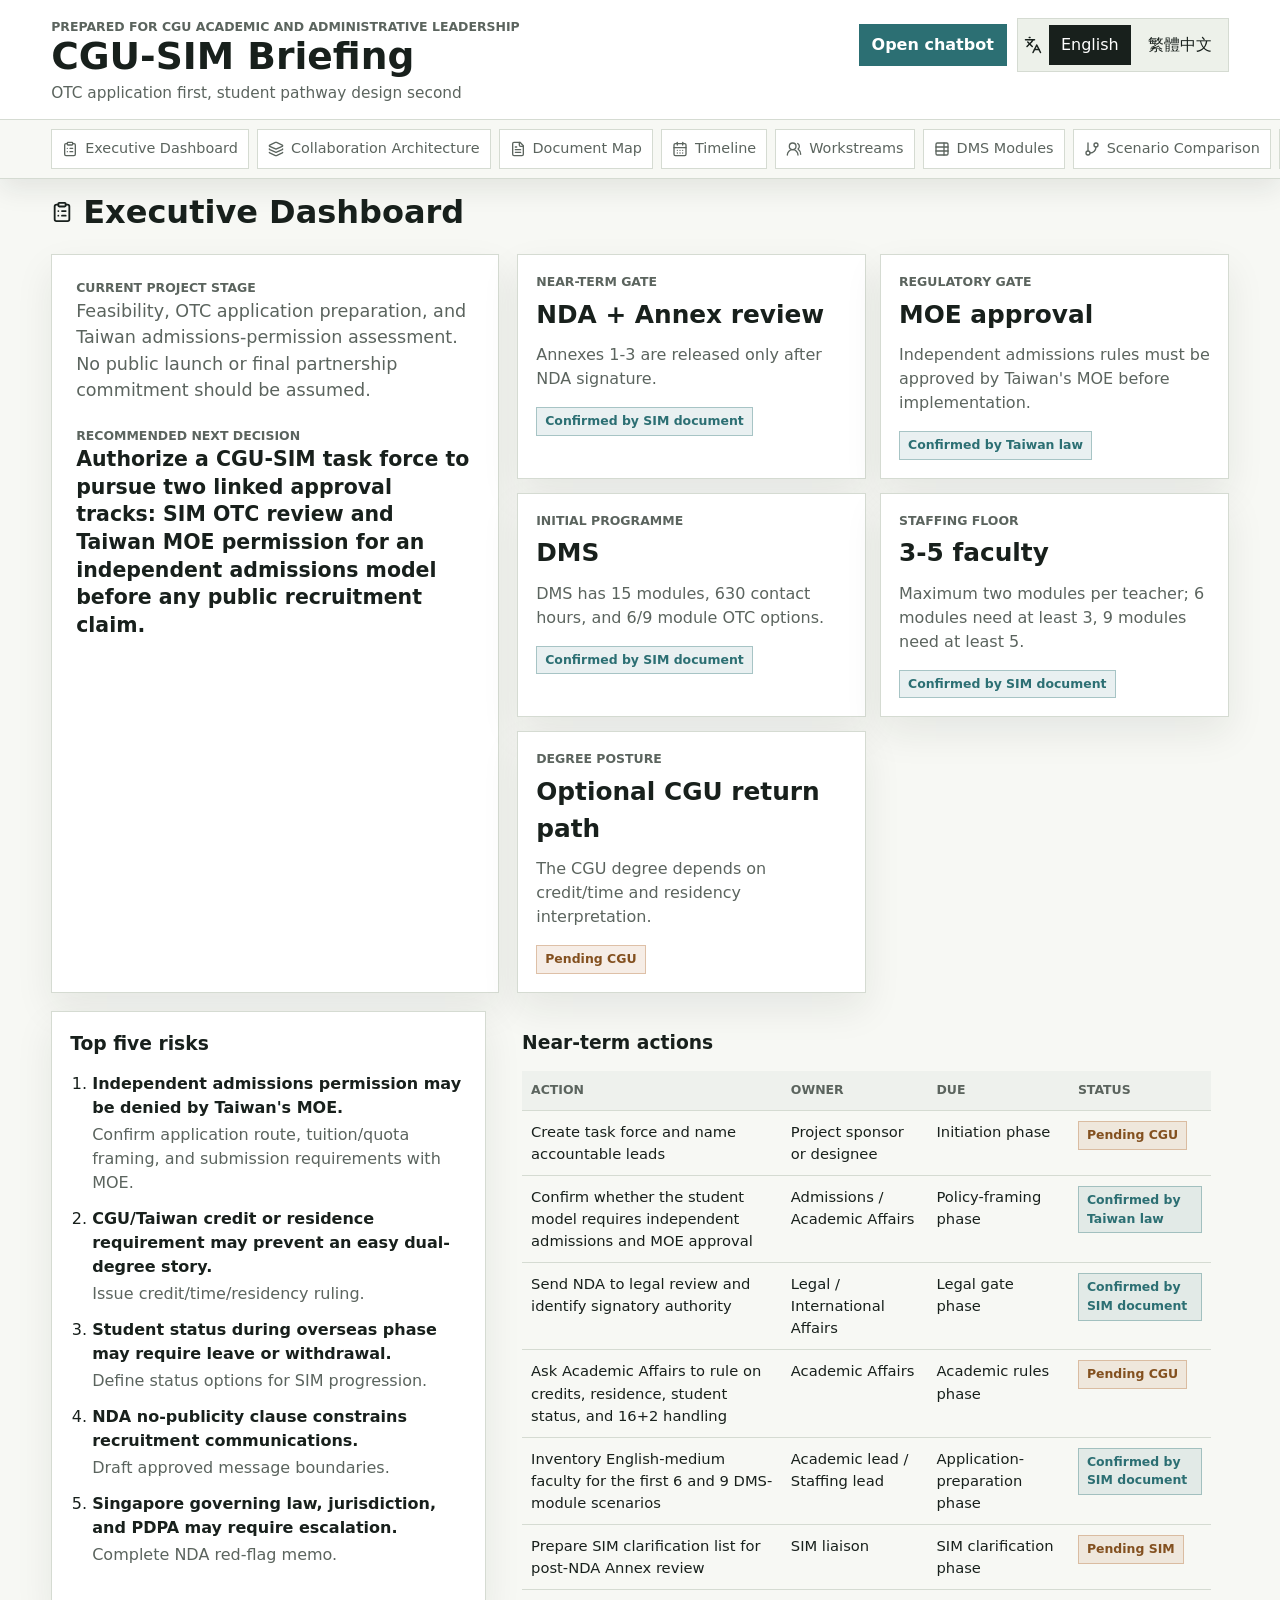
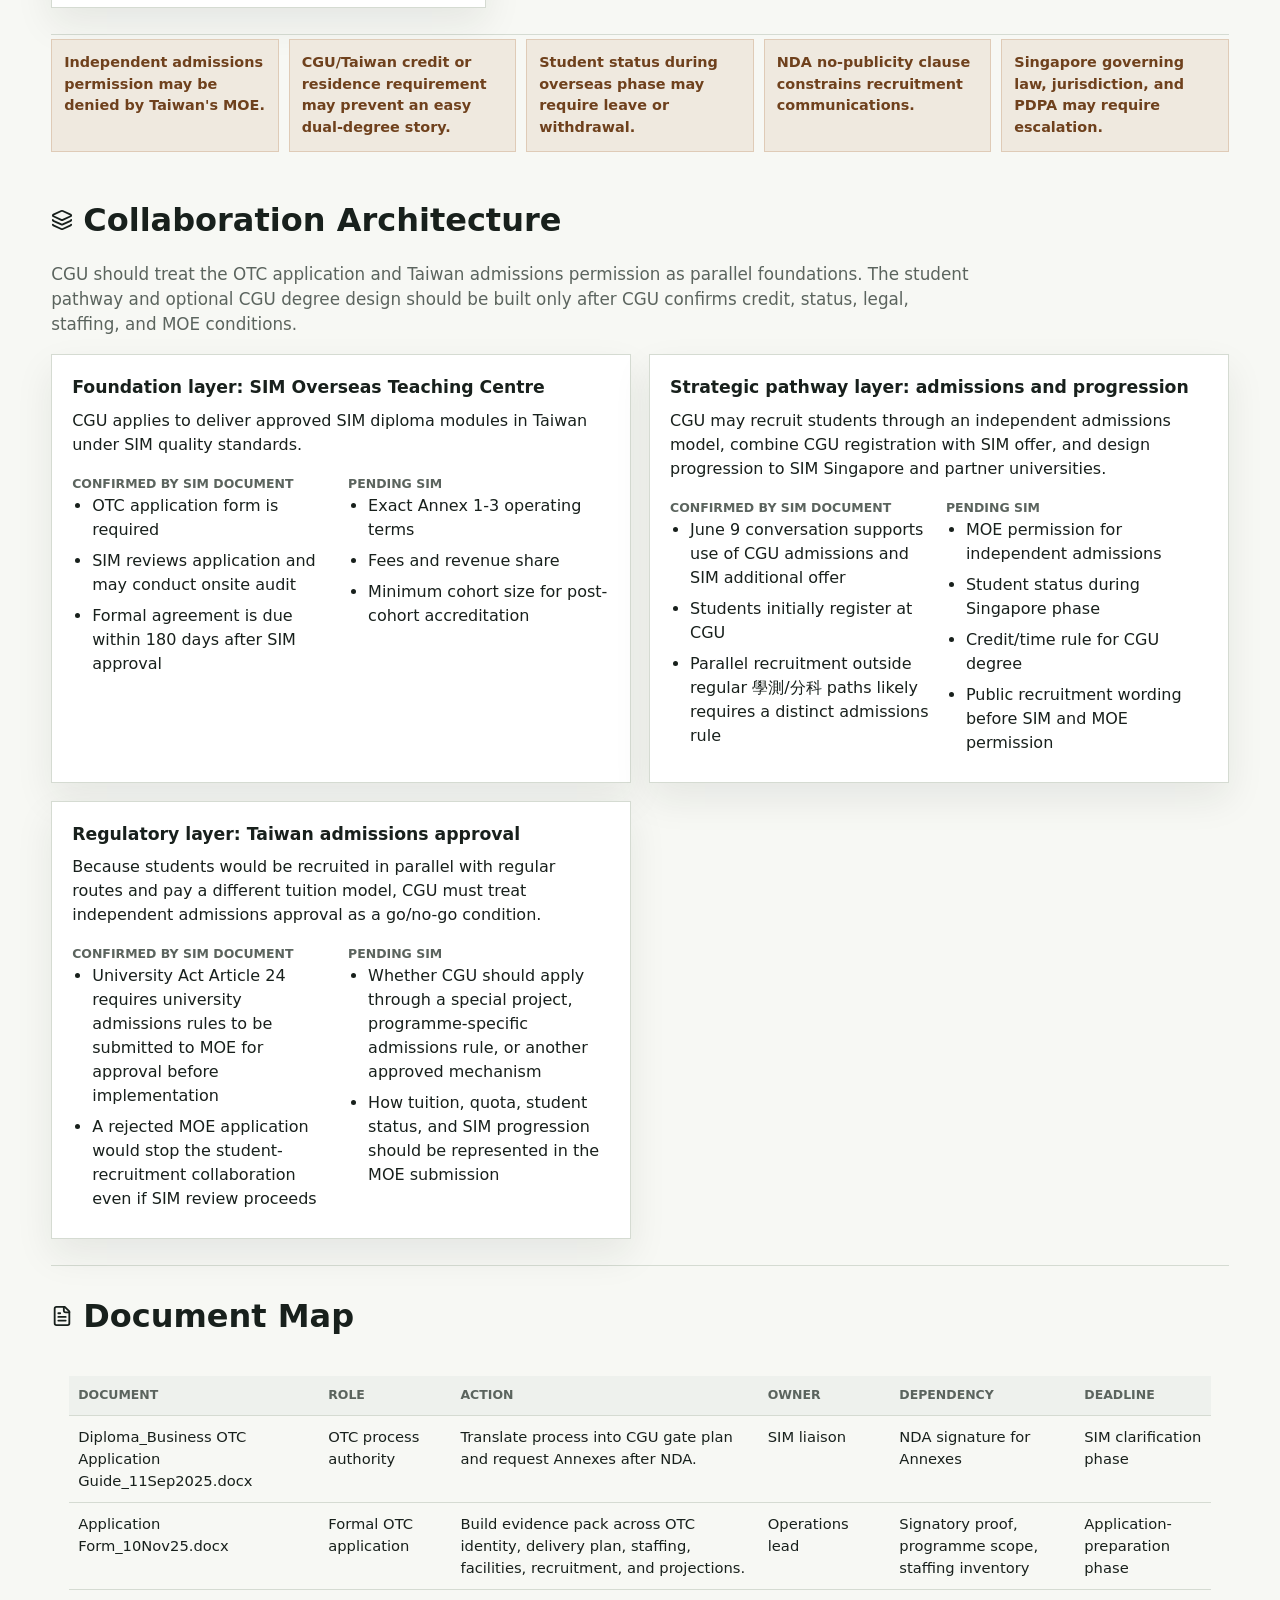
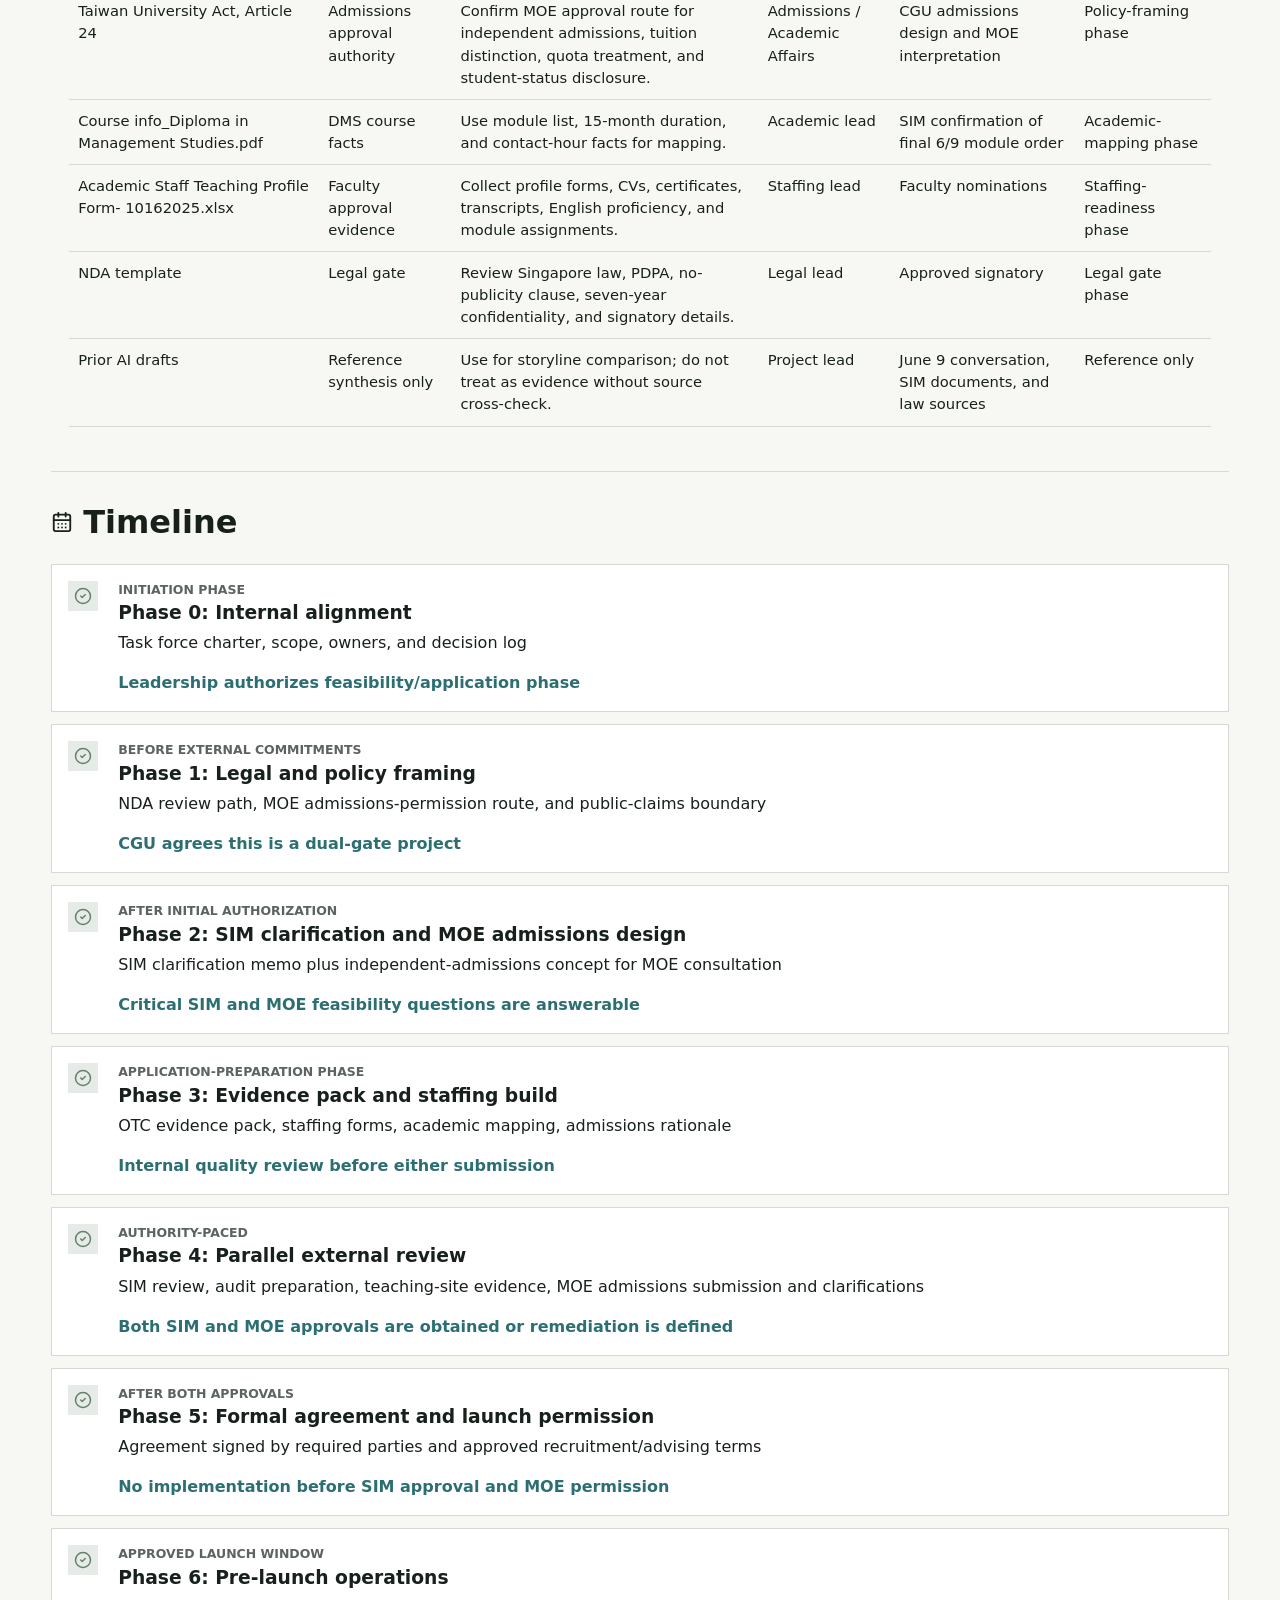
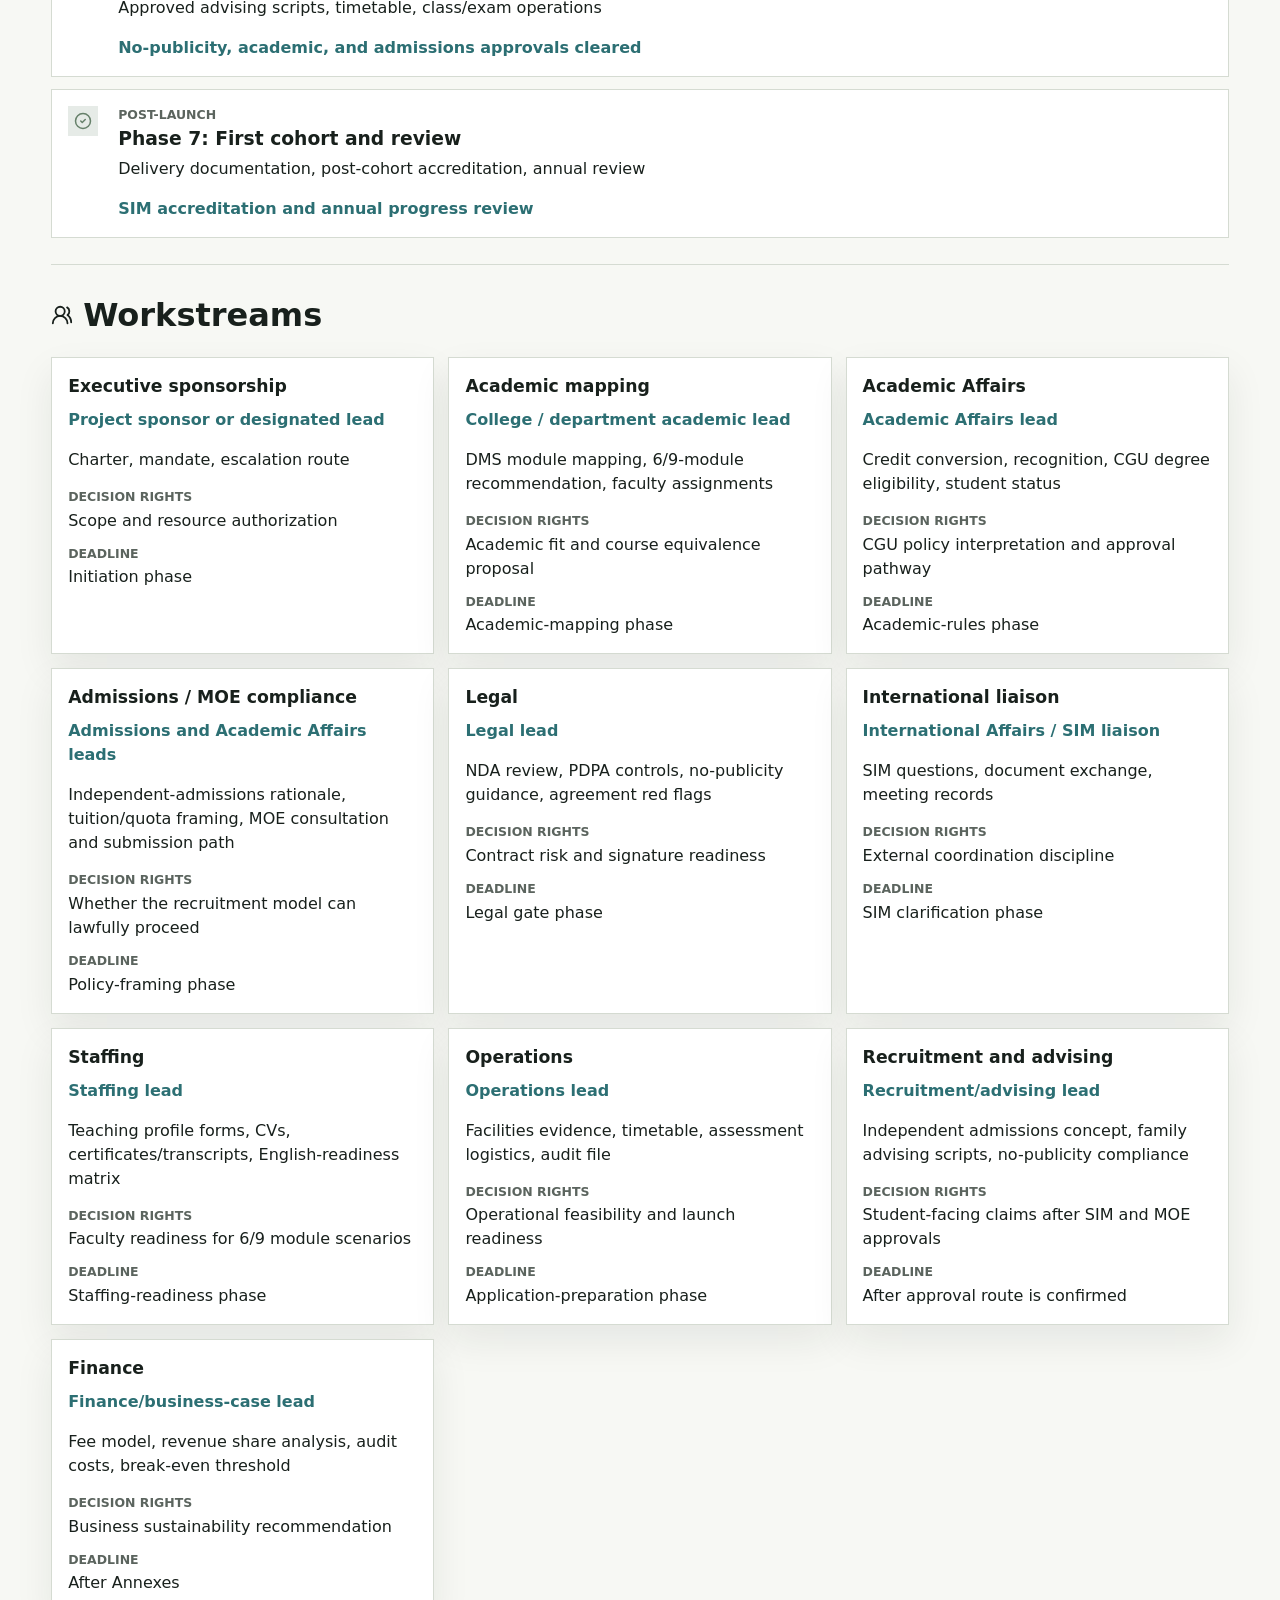
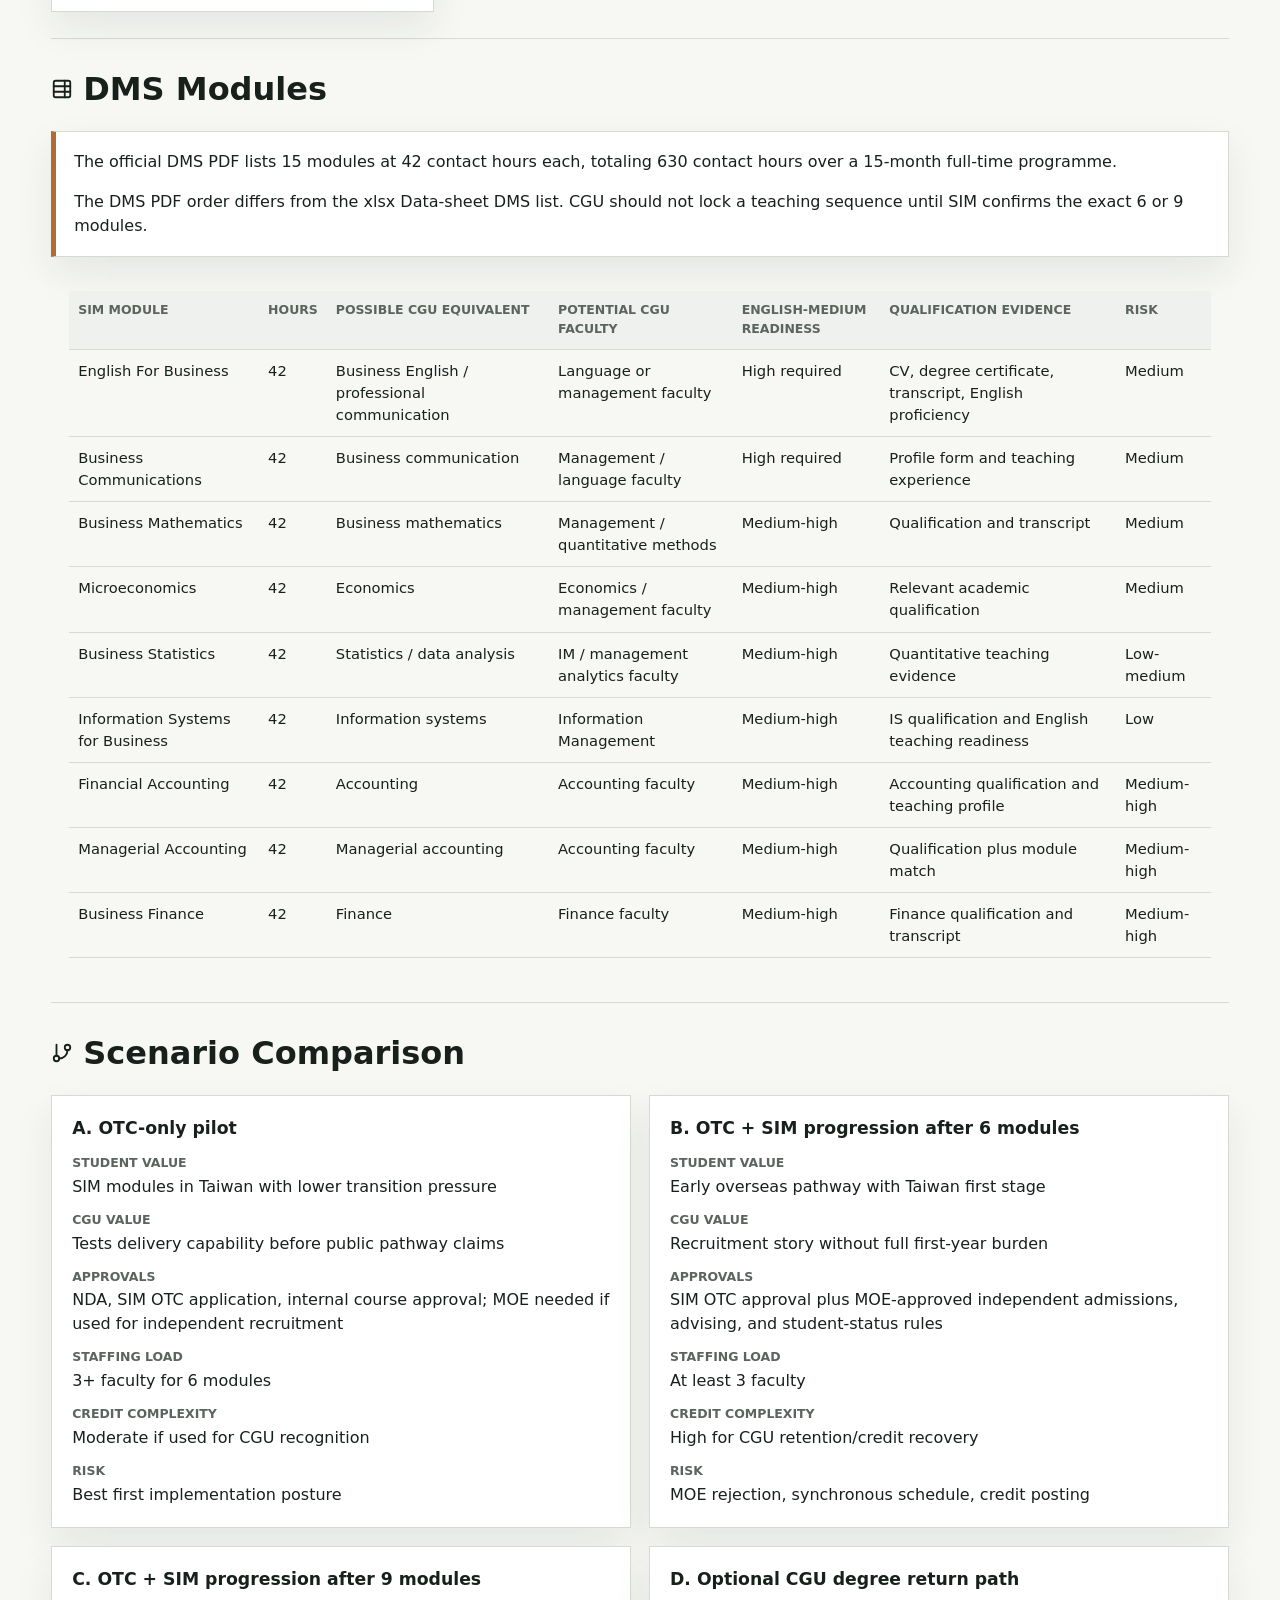
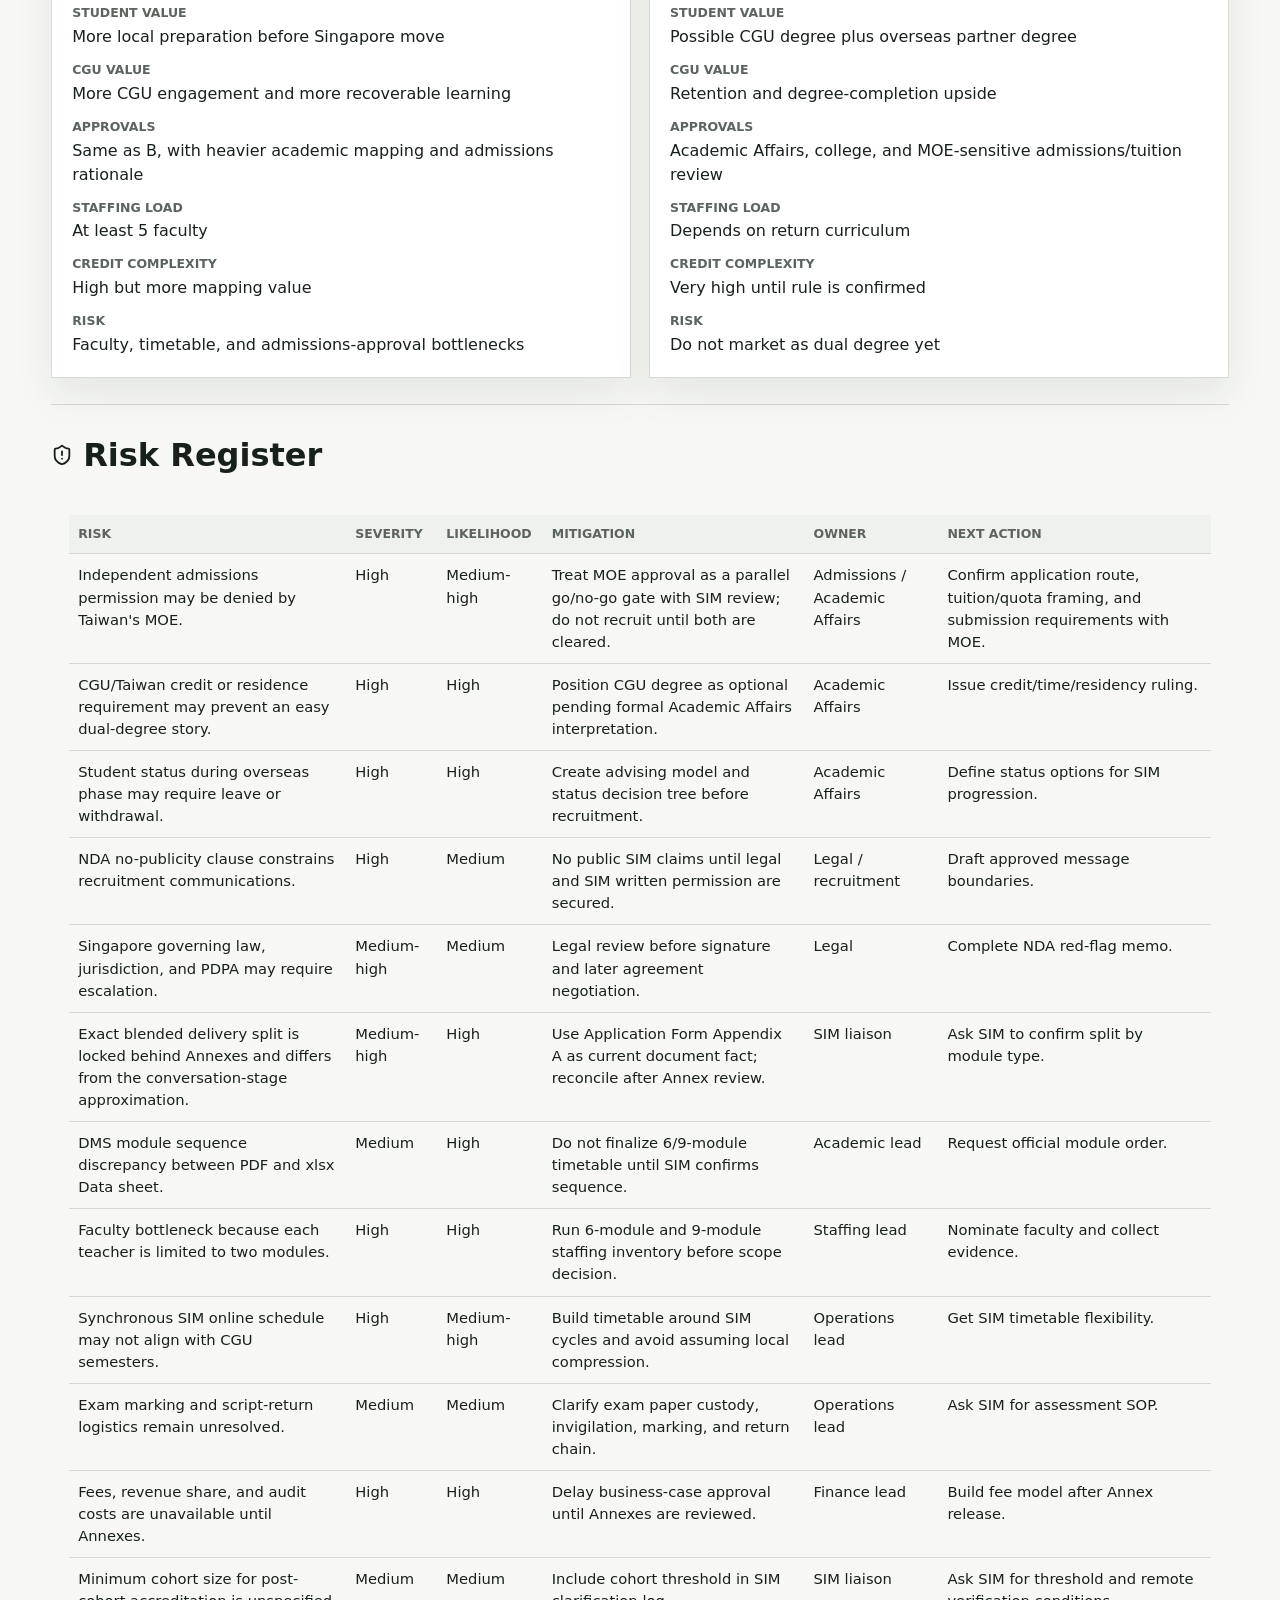
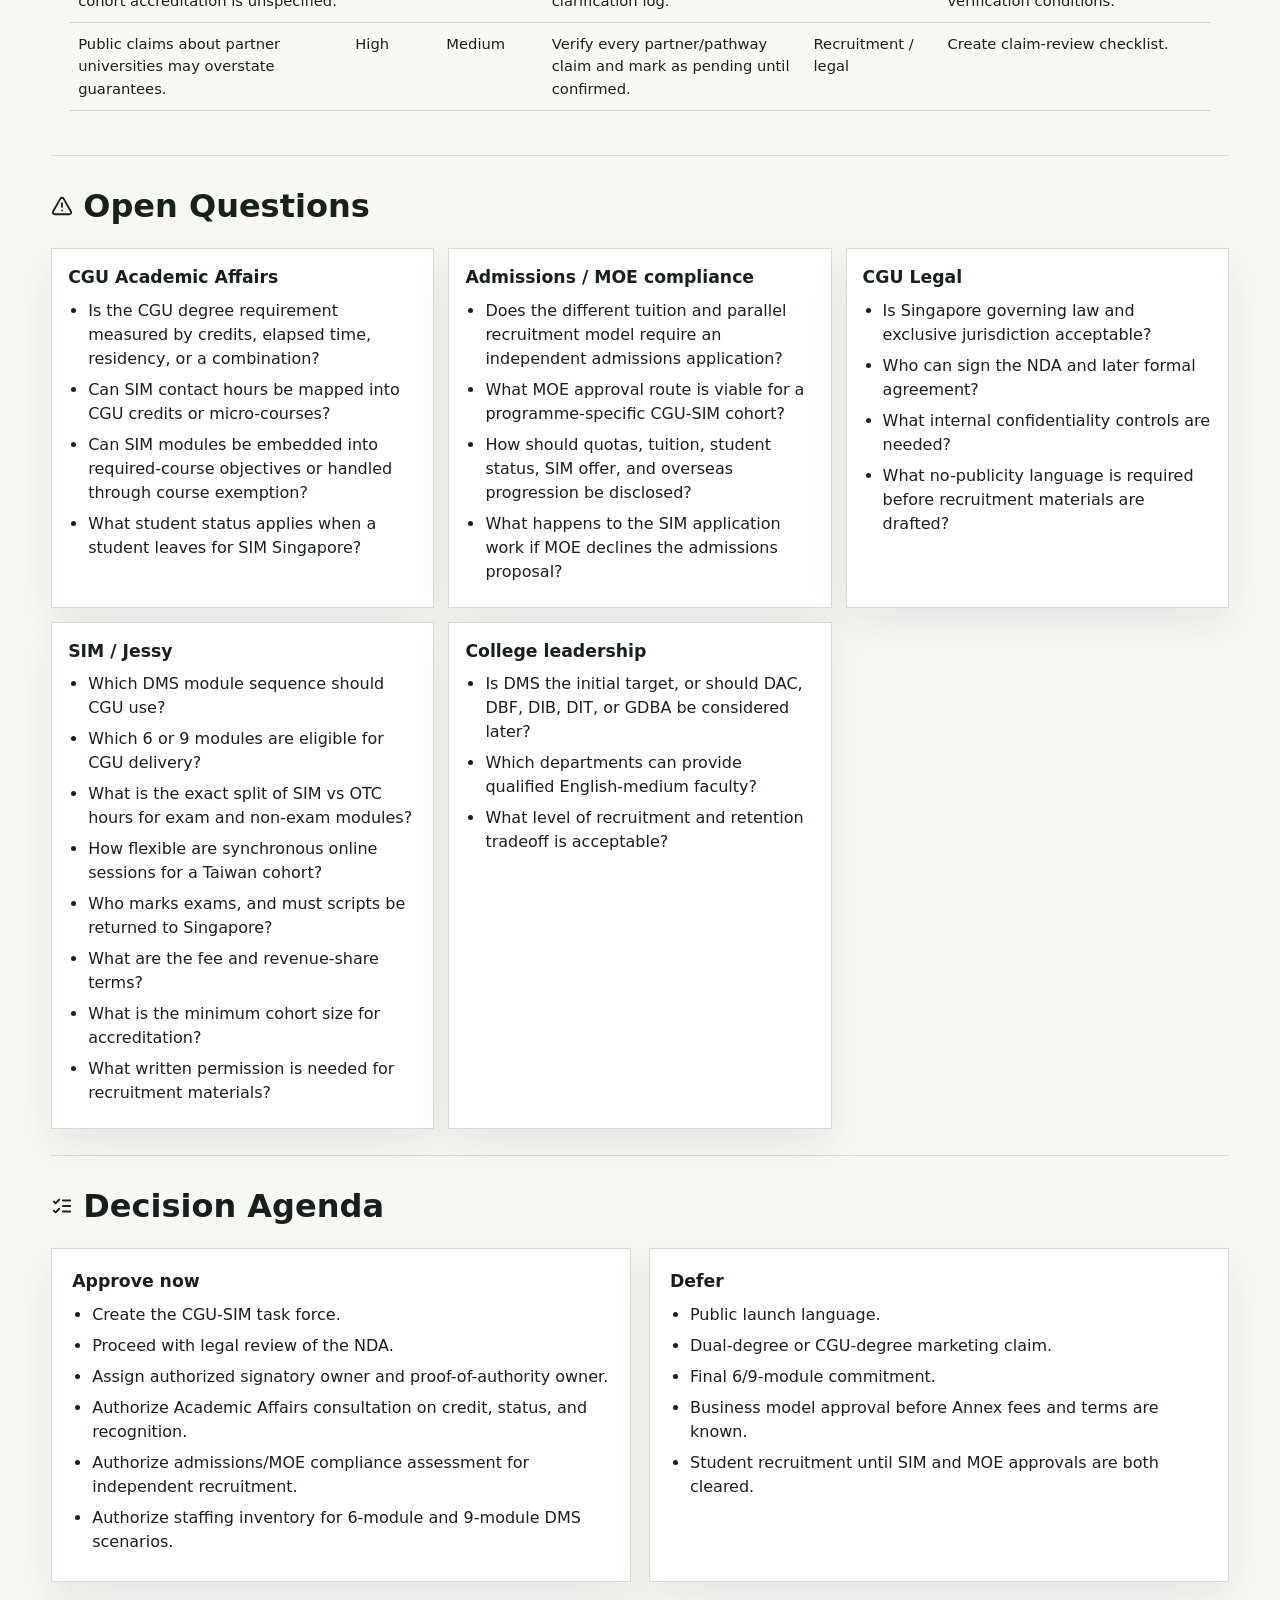
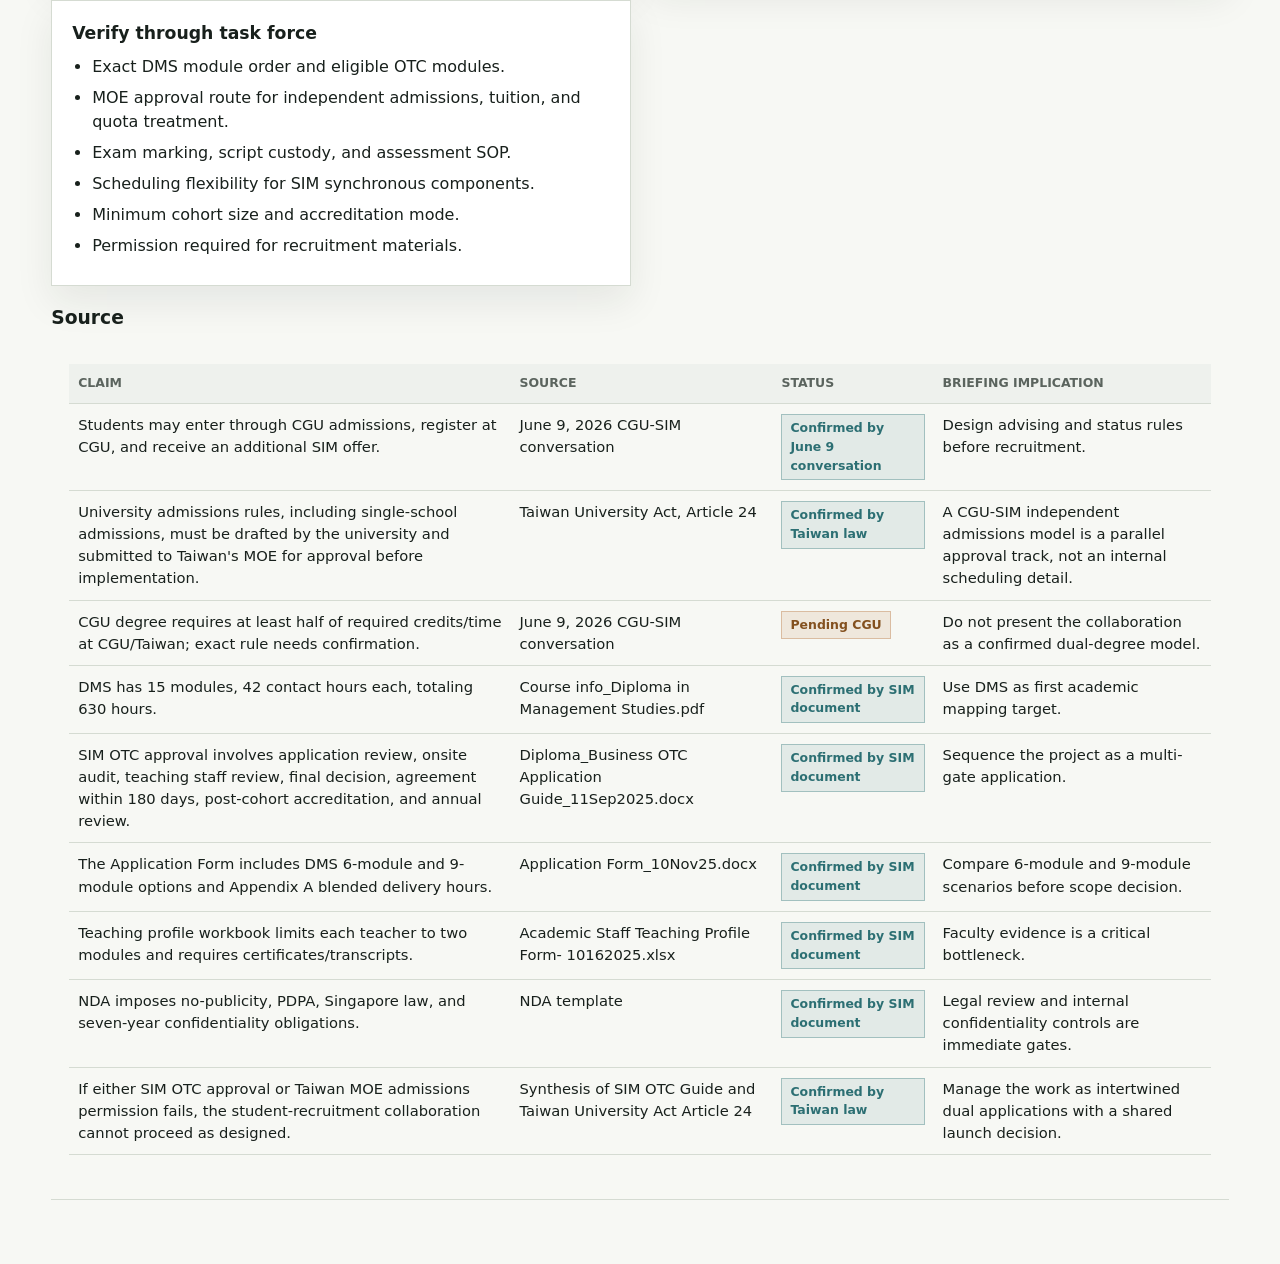
==== commit 6ba85930: "Add docx briefing format" ====
--- a/CGU_SIM_Briefing_Package/CGU_SIM_Briefing_Report_OnePage.html
+++ b/CGU_SIM_Briefing_Package/CGU_SIM_Briefing_Report_OnePage.html
@@ -124,11 +124,11 @@
  *
  * This source code is licensed under the ISC license.
  * See the LICENSE file in the root directory of this source tree.
- */const Xf=je("UsersRound",[["path",{d:"M18 21a8 8 0 0 0-16 0",key:"3ypg7q"}],["circle",{cx:"10",cy:"8",r:"5",key:"o932ke"}],["path",{d:"M22 20c0-3.37-2-6.5-4-8a5 5 0 0 0-.45-8.3",key:"10s06x"}]]),Zf={meta:{lang:"en",title:"CGU-SIM Briefing",subtitle:"OTC application first, student pathway design second",generatedFor:"Prepared for CGU academic and administrative leadership"},ui:{language:"Language",english:"English",chinese:"繁體中文",statusLabel:"Evidence status",status:{confirmedConversation:"Confirmed by June 9 conversation",confirmedDocument:"Confirmed by SIM document",confirmedMOE:"Confirmed by Taiwan law",pendingSIM:"Pending SIM",pendingCGU:"Pending CGU",assumption:"Assumption",priorDraftOnly:"Prior draft only"},sections:{dashboard:"Executive Dashboard",architecture:"Collaboration Architecture",documents:"Document Map",timeline:"Timeline",workstreams:"Workstreams",modules:"DMS Modules",scenarios:"Scenario Comparison",risks:"Risk Register",questions:"Open Questions",agenda:"Decision Agenda"},table:{owner:"Owner",action:"Action",due:"Due",dependency:"Dependency",status:"Status",document:"Document",role:"Role",deadline:"Deadline",phase:"Phase",window:"Window",deliverable:"Deliverable",gate:"Gate",workstream:"Workstream",decisionRights:"Decision rights",module:"SIM module",hours:"Hours",cguCourse:"Possible CGU equivalent",faculty:"Potential CGU faculty",englishReadiness:"English-medium readiness",evidence:"Qualification evidence",risk:"Risk",studentValue:"Student value",cguValue:"CGU value",approvals:"Approvals",staffingLoad:"Staffing load",creditComplexity:"Credit complexity",timeline:"Timeline",severity:"Severity",likelihood:"Likelihood",mitigation:"Mitigation",nextAction:"Next action",approveNow:"Approve now",defer:"Defer",verify:"Verify through task force",source:"Source",claim:"Claim",implication:"Briefing implication"}},dashboard:{stageLabel:"Current project stage",stage:"Feasibility, OTC application preparation, and Taiwan admissions-permission assessment. No public launch or final partnership commitment should be assumed.",recommendationLabel:"Recommended next decision",recommendation:"Authorize a CGU-SIM task force to pursue two linked approval tracks: SIM OTC review and Taiwan MOE permission for an independent admissions model before any public recruitment claim.",metrics:[{label:"Near-term gate",value:"NDA + Annex review",note:"Annexes 1-3 are released only after NDA signature.",status:"confirmedDocument"},{label:"Regulatory gate",value:"MOE approval",note:"Independent admissions rules must be approved by Taiwan's MOE before implementation.",status:"confirmedMOE"},{label:"Initial programme",value:"DMS",note:"DMS has 15 modules, 630 contact hours, and 6/9 module OTC options.",status:"confirmedDocument"},{label:"Staffing floor",value:"3-5 faculty",note:"Maximum two modules per teacher; 6 modules need at least 3, 9 modules need at least 5.",status:"confirmedDocument"},{label:"Degree posture",value:"Optional CGU return path",note:"The CGU degree depends on credit/time and residency interpretation.",status:"pendingCGU"}],topRisksTitle:"Top five risks",nextActionsTitle:"Near-term actions",nextActions:[{action:"Create task force and name accountable leads",owner:"Project sponsor or designee",due:"Initiation phase",dependency:"Leadership authorization",status:"pendingCGU"},{action:"Confirm whether the student model requires independent admissions and MOE approval",owner:"Admissions / Academic Affairs",due:"Policy-framing phase",dependency:"University Act Article 24 and CGU admissions rules",status:"confirmedMOE"},{action:"Send NDA to legal review and identify signatory authority",owner:"Legal / International Affairs",due:"Legal gate phase",dependency:"NDA template and CGU delegation rules",status:"confirmedDocument"},{action:"Ask Academic Affairs to rule on credits, residence, student status, and 16+2 handling",owner:"Academic Affairs",due:"Academic rules phase",dependency:"June 9 conversation facts and DMS contact-hour data",status:"pendingCGU"},{action:"Inventory English-medium faculty for the first 6 and 9 DMS-module scenarios",owner:"Academic lead / Staffing lead",due:"Application-preparation phase",dependency:"Teaching profile forms, CVs, certificates, transcripts",status:"confirmedDocument"},{action:"Prepare SIM clarification list for post-NDA Annex review",owner:"SIM liaison",due:"SIM clarification phase",dependency:"Legal clearance to receive Annexes",status:"pendingSIM"}]},architecture:{title:"The project has three linked layers with different approval logic",intro:"CGU should treat the OTC application and Taiwan admissions permission as parallel foundations. The student pathway and optional CGU degree design should be built only after CGU confirms credit, status, legal, staffing, and MOE conditions.",layers:[{layer:"Foundation layer: SIM Overseas Teaching Centre",purpose:"CGU applies to deliver approved SIM diploma modules in Taiwan under SIM quality standards.",confirmed:["OTC application form is required","SIM reviews application and may conduct onsite audit","Formal agreement is due within 180 days after SIM approval"],unresolved:["Exact Annex 1-3 operating terms","Fees and revenue share","Minimum cohort size for post-cohort accreditation"]},{layer:"Strategic pathway layer: admissions and progression",purpose:"CGU may recruit students through an independent admissions model, combine CGU registration with SIM offer, and design progression to SIM Singapore and partner universities.",confirmed:["June 9 conversation supports use of CGU admissions and SIM additional offer","Students initially register at CGU","Parallel recruitment outside regular 學測/分科 paths likely requires a distinct admissions rule"],unresolved:["MOE permission for independent admissions","Student status during Singapore phase","Credit/time rule for CGU degree","Public recruitment wording before SIM and MOE permission"]},{layer:"Regulatory layer: Taiwan admissions approval",purpose:"Because students would be recruited in parallel with regular routes and pay a different tuition model, CGU must treat independent admissions approval as a go/no-go condition.",confirmed:["University Act Article 24 requires university admissions rules to be submitted to MOE for approval before implementation","A rejected MOE application would stop the student-recruitment collaboration even if SIM review proceeds"],unresolved:["Whether CGU should apply through a special project, programme-specific admissions rule, or another approved mechanism","How tuition, quota, student status, and SIM progression should be represented in the MOE submission"]}]},documents:[{name:"Diploma_Business OTC Application Guide_11Sep2025.docx",role:"OTC process authority",owner:"SIM liaison",action:"Translate process into CGU gate plan and request Annexes after NDA.",status:"Reviewed",dependency:"NDA signature for Annexes",deadline:"SIM clarification phase"},{name:"Application Form_10Nov25.docx",role:"Formal OTC application",owner:"Operations lead",action:"Build evidence pack across OTC identity, delivery plan, staffing, facilities, recruitment, and projections.",status:"Reviewed",dependency:"Signatory proof, programme scope, staffing inventory",deadline:"Application-preparation phase"},{name:"Taiwan University Act, Article 24",role:"Admissions approval authority",owner:"Admissions / Academic Affairs",action:"Confirm MOE approval route for independent admissions, tuition distinction, quota treatment, and student-status disclosure.",status:"Reviewed web source",dependency:"CGU admissions design and MOE interpretation",deadline:"Policy-framing phase"},{name:"Course info_Diploma in Management Studies.pdf",role:"DMS course facts",owner:"Academic lead",action:"Use module list, 15-month duration, and contact-hour facts for mapping.",status:"Reviewed",dependency:"SIM confirmation of final 6/9 module order",deadline:"Academic-mapping phase"},{name:"Academic Staff Teaching Profile Form- 10162025.xlsx",role:"Faculty approval evidence",owner:"Staffing lead",action:"Collect profile forms, CVs, certificates, transcripts, English proficiency, and module assignments.",status:"Reviewed",dependency:"Faculty nominations",deadline:"Staffing-readiness phase"},{name:"NDA template",role:"Legal gate",owner:"Legal lead",action:"Review Singapore law, PDPA, no-publicity clause, seven-year confidentiality, and signatory details.",status:"Immediate gate",dependency:"Approved signatory",deadline:"Legal gate phase"},{name:"Prior AI drafts",role:"Reference synthesis only",owner:"Project lead",action:"Use for storyline comparison; do not treat as evidence without source cross-check.",status:"Secondary only",dependency:"June 9 conversation, SIM documents, and law sources",deadline:"Reference only"}],timeline:[{name:"Phase 0: Internal alignment",window:"Initiation phase",owner:"Project sponsor / project lead",deliverable:"Task force charter, scope, owners, and decision log",gate:"Leadership authorizes feasibility/application phase"},{name:"Phase 1: Legal and policy framing",window:"Before external commitments",owner:"Legal / Academic Affairs / Admissions",deliverable:"NDA review path, MOE admissions-permission route, and public-claims boundary",gate:"CGU agrees this is a dual-gate project"},{name:"Phase 2: SIM clarification and MOE admissions design",window:"After initial authorization",owner:"SIM liaison / Admissions lead",deliverable:"SIM clarification memo plus independent-admissions concept for MOE consultation",gate:"Critical SIM and MOE feasibility questions are answerable"},{name:"Phase 3: Evidence pack and staffing build",window:"Application-preparation phase",owner:"Operations / Staffing / Academic lead",deliverable:"OTC evidence pack, staffing forms, academic mapping, admissions rationale",gate:"Internal quality review before either submission"},{name:"Phase 4: Parallel external review",window:"Authority-paced",owner:"SIM liaison / Admissions lead",deliverable:"SIM review, audit preparation, teaching-site evidence, MOE admissions submission and clarifications",gate:"Both SIM and MOE approvals are obtained or remediation is defined"},{name:"Phase 5: Formal agreement and launch permission",window:"After both approvals",owner:"Legal / signatory / Admissions",deliverable:"Agreement signed by required parties and approved recruitment/advising terms",gate:"No implementation before SIM approval and MOE permission"},{name:"Phase 6: Pre-launch operations",window:"Approved launch window",owner:"Recruitment and operations leads",deliverable:"Approved advising scripts, timetable, class/exam operations",gate:"No-publicity, academic, and admissions approvals cleared"},{name:"Phase 7: First cohort and review",window:"Post-launch",owner:"Academic head / admin staff",deliverable:"Delivery documentation, post-cohort accreditation, annual review",gate:"SIM accreditation and annual progress review"}],workstreams:[{name:"Executive sponsorship",owner:"Project sponsor or designated lead",deliverables:"Charter, mandate, escalation route",decisionRights:"Scope and resource authorization",firstDeadline:"Initiation phase"},{name:"Academic mapping",owner:"College / department academic lead",deliverables:"DMS module mapping, 6/9-module recommendation, faculty assignments",decisionRights:"Academic fit and course equivalence proposal",firstDeadline:"Academic-mapping phase"},{name:"Academic Affairs",owner:"Academic Affairs lead",deliverables:"Credit conversion, recognition, CGU degree eligibility, student status",decisionRights:"CGU policy interpretation and approval pathway",firstDeadline:"Academic-rules phase"},{name:"Admissions / MOE compliance",owner:"Admissions and Academic Affairs leads",deliverables:"Independent-admissions rationale, tuition/quota framing, MOE consultation and submission path",decisionRights:"Whether the recruitment model can lawfully proceed",firstDeadline:"Policy-framing phase"},{name:"Legal",owner:"Legal lead",deliverables:"NDA review, PDPA controls, no-publicity guidance, agreement red flags",decisionRights:"Contract risk and signature readiness",firstDeadline:"Legal gate phase"},{name:"International liaison",owner:"International Affairs / SIM liaison",deliverables:"SIM questions, document exchange, meeting records",decisionRights:"External coordination discipline",firstDeadline:"SIM clarification phase"},{name:"Staffing",owner:"Staffing lead",deliverables:"Teaching profile forms, CVs, certificates/transcripts, English-readiness matrix",decisionRights:"Faculty readiness for 6/9 module scenarios",firstDeadline:"Staffing-readiness phase"},{name:"Operations",owner:"Operations lead",deliverables:"Facilities evidence, timetable, assessment logistics, audit file",decisionRights:"Operational feasibility and launch readiness",firstDeadline:"Application-preparation phase"},{name:"Recruitment and advising",owner:"Recruitment/advising lead",deliverables:"Independent admissions concept, family advising scripts, no-publicity compliance",decisionRights:"Student-facing claims after SIM and MOE approvals",firstDeadline:"After approval route is confirmed"},{name:"Finance",owner:"Finance/business-case lead",deliverables:"Fee model, revenue share analysis, audit costs, break-even threshold",decisionRights:"Business sustainability recommendation",firstDeadline:"After Annexes"}],modules:{summary:"The official DMS PDF lists 15 modules at 42 contact hours each, totaling 630 contact hours over a 15-month full-time programme.",discrepancy:"The DMS PDF order differs from the xlsx Data-sheet DMS list. CGU should not lock a teaching sequence until SIM confirms the exact 6 or 9 modules.",rows:[{module:"English For Business",hours:"42",cguCourse:"Business English / professional communication",faculty:"Language or management faculty",englishReadiness:"High required",evidence:"CV, degree certificate, transcript, English proficiency",risk:"Medium"},{module:"Business Communications",hours:"42",cguCourse:"Business communication",faculty:"Management / language faculty",englishReadiness:"High required",evidence:"Profile form and teaching experience",risk:"Medium"},{module:"Business Mathematics",hours:"42",cguCourse:"Business mathematics",faculty:"Management / quantitative methods",englishReadiness:"Medium-high",evidence:"Qualification and transcript",risk:"Medium"},{module:"Microeconomics",hours:"42",cguCourse:"Economics",faculty:"Economics / management faculty",englishReadiness:"Medium-high",evidence:"Relevant academic qualification",risk:"Medium"},{module:"Business Statistics",hours:"42",cguCourse:"Statistics / data analysis",faculty:"IM / management analytics faculty",englishReadiness:"Medium-high",evidence:"Quantitative teaching evidence",risk:"Low-medium"},{module:"Information Systems for Business",hours:"42",cguCourse:"Information systems",faculty:"Information Management",englishReadiness:"Medium-high",evidence:"IS qualification and English teaching readiness",risk:"Low"},{module:"Financial Accounting",hours:"42",cguCourse:"Accounting",faculty:"Accounting faculty",englishReadiness:"Medium-high",evidence:"Accounting qualification and teaching profile",risk:"Medium-high"},{module:"Managerial Accounting",hours:"42",cguCourse:"Managerial accounting",faculty:"Accounting faculty",englishReadiness:"Medium-high",evidence:"Qualification plus module match",risk:"Medium-high"},{module:"Business Finance",hours:"42",cguCourse:"Finance",faculty:"Finance faculty",englishReadiness:"Medium-high",evidence:"Finance qualification and transcript",risk:"Medium-high"}]},scenarios:[{name:"A. OTC-only pilot",studentValue:"SIM modules in Taiwan with lower transition pressure",cguValue:"Tests delivery capability before public pathway claims",approvals:"NDA, SIM OTC application, internal course approval; MOE needed if used for independent recruitment",staffingLoad:"3+ faculty for 6 modules",creditComplexity:"Moderate if used for CGU recognition",timeline:"Earliest after SIM approval, without public pathway recruitment",risk:"Best first implementation posture"},{name:"B. OTC + SIM progression after 6 modules",studentValue:"Early overseas pathway with Taiwan first stage",cguValue:"Recruitment story without full first-year burden",approvals:"SIM OTC approval plus MOE-approved independent admissions, advising, and student-status rules",staffingLoad:"At least 3 faculty",creditComplexity:"High for CGU retention/credit recovery",timeline:"Depends on SIM cycle and MOE approval path",risk:"MOE rejection, synchronous schedule, credit posting"},{name:"C. OTC + SIM progression after 9 modules",studentValue:"More local preparation before Singapore move",cguValue:"More CGU engagement and more recoverable learning",approvals:"Same as B, with heavier academic mapping and admissions rationale",staffingLoad:"At least 5 faculty",creditComplexity:"High but more mapping value",timeline:"Longer local phase; SIM and MOE cycles both matter",risk:"Faculty, timetable, and admissions-approval bottlenecks"},{name:"D. Optional CGU degree return path",studentValue:"Possible CGU degree plus overseas partner degree",cguValue:"Retention and degree-completion upside",approvals:"Academic Affairs, college, and MOE-sensitive admissions/tuition review",staffingLoad:"Depends on return curriculum",creditComplexity:"Very high until rule is confirmed",timeline:"Second-stage design only",risk:"Do not market as dual degree yet"}],risks:[{risk:"Independent admissions permission may be denied by Taiwan's MOE.",severity:"High",likelihood:"Medium-high",mitigation:"Treat MOE approval as a parallel go/no-go gate with SIM review; do not recruit until both are cleared.",owner:"Admissions / Academic Affairs",nextAction:"Confirm application route, tuition/quota framing, and submission requirements with MOE."},{risk:"CGU/Taiwan credit or residence requirement may prevent an easy dual-degree story.",severity:"High",likelihood:"High",mitigation:"Position CGU degree as optional pending formal Academic Affairs interpretation.",owner:"Academic Affairs",nextAction:"Issue credit/time/residency ruling."},{risk:"Student status during overseas phase may require leave or withdrawal.",severity:"High",likelihood:"High",mitigation:"Create advising model and status decision tree before recruitment.",owner:"Academic Affairs",nextAction:"Define status options for SIM progression."},{risk:"NDA no-publicity clause constrains recruitment communications.",severity:"High",likelihood:"Medium",mitigation:"No public SIM claims until legal and SIM written permission are secured.",owner:"Legal / recruitment",nextAction:"Draft approved message boundaries."},{risk:"Singapore governing law, jurisdiction, and PDPA may require escalation.",severity:"Medium-high",likelihood:"Medium",mitigation:"Legal review before signature and later agreement negotiation.",owner:"Legal",nextAction:"Complete NDA red-flag memo."},{risk:"Exact blended delivery split is locked behind Annexes and differs from the conversation-stage approximation.",severity:"Medium-high",likelihood:"High",mitigation:"Use Application Form Appendix A as current document fact; reconcile after Annex review.",owner:"SIM liaison",nextAction:"Ask SIM to confirm split by module type."},{risk:"DMS module sequence discrepancy between PDF and xlsx Data sheet.",severity:"Medium",likelihood:"High",mitigation:"Do not finalize 6/9-module timetable until SIM confirms sequence.",owner:"Academic lead",nextAction:"Request official module order."},{risk:"Faculty bottleneck because each teacher is limited to two modules.",severity:"High",likelihood:"High",mitigation:"Run 6-module and 9-module staffing inventory before scope decision.",owner:"Staffing lead",nextAction:"Nominate faculty and collect evidence."},{risk:"Synchronous SIM online schedule may not align with CGU semesters.",severity:"High",likelihood:"Medium-high",mitigation:"Build timetable around SIM cycles and avoid assuming local compression.",owner:"Operations lead",nextAction:"Get SIM timetable flexibility."},{risk:"Exam marking and script-return logistics remain unresolved.",severity:"Medium",likelihood:"Medium",mitigation:"Clarify exam paper custody, invigilation, marking, and return chain.",owner:"Operations lead",nextAction:"Ask SIM for assessment SOP."},{risk:"Fees, revenue share, and audit costs are unavailable until Annexes.",severity:"High",likelihood:"High",mitigation:"Delay business-case approval until Annexes are reviewed.",owner:"Finance lead",nextAction:"Build fee model after Annex release."},{risk:"Minimum cohort size for post-cohort accreditation is unspecified.",severity:"Medium",likelihood:"Medium",mitigation:"Include cohort threshold in SIM clarification log.",owner:"SIM liaison",nextAction:"Ask SIM for threshold and remote verification conditions."},{risk:"Public claims about partner universities may overstate guarantees.",severity:"High",likelihood:"Medium",mitigation:"Verify every partner/pathway claim and mark as pending until confirmed.",owner:"Recruitment / legal",nextAction:"Create claim-review checklist."}],questions:[{owner:"CGU Academic Affairs",questions:["Is the CGU degree requirement measured by credits, elapsed time, residency, or a combination?","Can SIM contact hours be mapped into CGU credits or micro-courses?","Can SIM modules be embedded into required-course objectives or handled through course exemption?","What student status applies when a student leaves for SIM Singapore?"]},{owner:"Admissions / MOE compliance",questions:["Does the different tuition and parallel recruitment model require an independent admissions application?","What MOE approval route is viable for a programme-specific CGU-SIM cohort?","How should quotas, tuition, student status, SIM offer, and overseas progression be disclosed?","What happens to the SIM application work if MOE declines the admissions proposal?"]},{owner:"CGU Legal",questions:["Is Singapore governing law and exclusive jurisdiction acceptable?","Who can sign the NDA and later formal agreement?","What internal confidentiality controls are needed?","What no-publicity language is required before recruitment materials are drafted?"]},{owner:"SIM / Jessy",questions:["Which DMS module sequence should CGU use?","Which 6 or 9 modules are eligible for CGU delivery?","What is the exact split of SIM vs OTC hours for exam and non-exam modules?","How flexible are synchronous online sessions for a Taiwan cohort?","Who marks exams, and must scripts be returned to Singapore?","What are the fee and revenue-share terms?","What is the minimum cohort size for accreditation?","What written permission is needed for recruitment materials?"]},{owner:"College leadership",questions:["Is DMS the initial target, or should DAC, DBF, DIB, DIT, or GDBA be considered later?","Which departments can provide qualified English-medium faculty?","What level of recruitment and retention tradeoff is acceptable?"]}],decisions:{approveNow:["Create the CGU-SIM task force.","Proceed with legal review of the NDA.","Assign authorized signatory owner and proof-of-authority owner.","Authorize Academic Affairs consultation on credit, status, and recognition.","Authorize admissions/MOE compliance assessment for independent recruitment.","Authorize staffing inventory for 6-module and 9-module DMS scenarios."],defer:["Public launch language.","Dual-degree or CGU-degree marketing claim.","Final 6/9-module commitment.","Business model approval before Annex fees and terms are known.","Student recruitment until SIM and MOE approvals are both cleared."],verify:["Exact DMS module order and eligible OTC modules.","MOE approval route for independent admissions, tuition, and quota treatment.","Exam marking, script custody, and assessment SOP.","Scheduling flexibility for SIM synchronous components.","Minimum cohort size and accreditation mode.","Permission required for recruitment materials."]},sources:[{claim:"Students may enter through CGU admissions, register at CGU, and receive an additional SIM offer.",source:"June 9, 2026 CGU-SIM conversation",status:"confirmedConversation",implication:"Design advising and status rules before recruitment."},{claim:"University admissions rules, including single-school admissions, must be drafted by the university and submitted to Taiwan's MOE for approval before implementation.",source:"Taiwan University Act, Article 24",status:"confirmedMOE",implication:"A CGU-SIM independent admissions model is a parallel approval track, not an internal scheduling detail."},{claim:"CGU degree requires at least half of required credits/time at CGU/Taiwan; exact rule needs confirmation.",source:"June 9, 2026 CGU-SIM conversation",status:"pendingCGU",implication:"Do not present the collaboration as a confirmed dual-degree model."},{claim:"DMS has 15 modules, 42 contact hours each, totaling 630 hours.",source:"Course info_Diploma in Management Studies.pdf",status:"confirmedDocument",implication:"Use DMS as first academic mapping target."},{claim:"SIM OTC approval involves application review, onsite audit, teaching staff review, final decision, agreement within 180 days, post-cohort accreditation, and annual review.",source:"Diploma_Business OTC Application Guide_11Sep2025.docx",status:"confirmedDocument",implication:"Sequence the project as a multi-gate application."},{claim:"The Application Form includes DMS 6-module and 9-module options and Appendix A blended delivery hours.",source:"Application Form_10Nov25.docx",status:"confirmedDocument",implication:"Compare 6-module and 9-module scenarios before scope decision."},{claim:"Teaching profile workbook limits each teacher to two modules and requires certificates/transcripts.",source:"Academic Staff Teaching Profile Form- 10162025.xlsx",status:"confirmedDocument",implication:"Faculty evidence is a critical bottleneck."},{claim:"NDA imposes no-publicity, PDPA, Singapore law, and seven-year confidentiality obligations.",source:"NDA template",status:"confirmedDocument",implication:"Legal review and internal confidentiality controls are immediate gates."},{claim:"If either SIM OTC approval or Taiwan MOE admissions permission fails, the student-recruitment collaboration cannot proceed as designed.",source:"Synthesis of SIM OTC Guide and Taiwan University Act Article 24",status:"confirmedMOE",implication:"Manage the work as intertwined dual applications with a shared launch decision."}]},Jf={meta:{lang:"zh-TW",title:"長庚大學與 SIM 合作簡報",subtitle:"先完成海外教學中心申請，再設計學生銜接路徑",generatedFor:"供長庚大學教學與行政主管研議使用"},ui:{language:"語言",english:"English",chinese:"繁體中文",statusLabel:"佐證狀態",status:{confirmedConversation:"6 月 9 日會談已確認",confirmedDocument:"SIM 文件已確認",confirmedMOE:"台灣法規已確認",pendingSIM:"待 SIM 確認",pendingCGU:"待長庚確認",assumption:"工作假設",priorDraftOnly:"僅屬前稿參考"},sections:{dashboard:"執行摘要儀表板",architecture:"合作架構",documents:"文件地圖",timeline:"推動時程",workstreams:"推動小組分工",modules:"DMS 課程盤點",scenarios:"情境比較",risks:"風險登錄",questions:"待釐清事項",agenda:"決策議程"},table:{owner:"權責單位",action:"行動",due:"期限",dependency:"前置條件",status:"狀態",document:"文件",role:"用途",deadline:"期限",phase:"階段",window:"時程",deliverable:"產出",gate:"關卡",workstream:"工作流",decisionRights:"決策權責",module:"SIM 課程",hours:"學時",cguCourse:"可能對應長庚課程",faculty:"潛在師資",englishReadiness:"英語授課準備度",evidence:"需備資格佐證",risk:"風險",studentValue:"學生價值",cguValue:"長庚價值",approvals:"必要核准",staffingLoad:"師資負荷",creditComplexity:"學分複雜度",timeline:"時程",severity:"嚴重度",likelihood:"可能性",mitigation:"因應策略",nextAction:"下一步",approveNow:"本次建議核准",defer:"暫緩決定",verify:"交推動小組查證",source:"來源",claim:"主張",implication:"簡報意涵"}},dashboard:{stageLabel:"目前階段",stage:"可行性評估、OTC 申請準備與台灣招生核准路徑確認階段。不得視為已正式合作或已可公開招生。",recommendationLabel:"建議下一步決策",recommendation:"核准成立 CGU-SIM 推動小組，同步處理 SIM OTC 審查與台灣教育部獨立招生核准兩條路徑；未同時取得必要核准前，不對外啟動招生訊息。",metrics:[{label:"近期關卡",value:"NDA 與附件審閱",note:"Annex 1-3 需 NDA 簽署後 SIM 才會提供。",status:"confirmedDocument"},{label:"法規關卡",value:"教育部核准",note:"若以不同學費、平行學測／分科路徑招生，獨立招生規定需報教育部核定後實施。",status:"confirmedMOE"},{label:"初始標的",value:"DMS",note:"DMS 為 15 門課、630 接觸學時，申請表列有 6 門與 9 門選項。",status:"confirmedDocument"},{label:"師資下限",value:"3-5 位教師",note:"每位教師最多兩門；6 門至少 3 位，9 門至少 5 位。",status:"confirmedDocument"},{label:"長庚學位定位",value:"選配回流路徑",note:"是否可授予長庚學位，取決於學分、修業時間與校內規範解釋。",status:"pendingCGU"}],topRisksTitle:"前五項風險",nextActionsTitle:"近期行動",nextActions:[{action:"成立推動小組並指定各工作流負責人",owner:"專案督導或指定主管",due:"啟動階段",dependency:"主管授權",status:"pendingCGU"},{action:"確認本案是否須以獨立招生向教育部申請核准",owner:"招生／教務處",due:"政策定義階段",dependency:"大學法第 24 條與長庚招生規定",status:"confirmedMOE"},{action:"送法務審閱 NDA 並確認簽署權限",owner:"法務／國際事務",due:"法務關卡階段",dependency:"NDA 範本與校內授權規定",status:"confirmedDocument"},{action:"請教務處釐清學分、修業時間、學籍與 16+2 處理",owner:"教務處",due:"教務規則階段",dependency:"6 月 9 日會談事實與 DMS 接觸學時資料",status:"pendingCGU"},{action:"盤點 6 門與 9 門 DMS 情境之英語授課師資",owner:"學術負責人／師資盤點負責人",due:"申請準備階段",dependency:"Teaching Profile Form、CV、證書、成績單",status:"confirmedDocument"},{action:"準備 NDA 後提交 SIM 之問題清單",owner:"SIM 聯繫窗口",due:"SIM 釐清階段",dependency:"法務同意接收附件",status:"pendingSIM"}]},architecture:{title:"本案分為三層，核准邏輯不同",intro:"長庚應把 OTC 申請與台灣招生核准視為平行基礎工程；學生路徑與長庚學位設計，需待教務、法務、師資、SIM 與教育部條件確認後再上架。",layers:[{layer:"基礎層：SIM 海外教學中心",purpose:"長庚申請在台灣依 SIM 品質規範開授 SIM 文憑課程模組。",confirmed:["需提交 OTC Application Form","SIM 審查並可能進行 onsite audit","SIM 核准後 180 日內需完成正式合約簽署"],unresolved:["Annex 1-3 的實際營運條件","費用與收入分潤","完成首屆後認證所需最低班級人數"]},{layer:"策略層：招生與學生銜接路徑",purpose:"長庚可能以獨立招生招收學生，由長庚學籍起步，再銜接 SIM 新加坡及合作大學學士課程。",confirmed:["6 月 9 日會談支持長庚招生與 SIM 加發 offer","學生初期為長庚註冊學生","若平行於學測／分科既有路徑且學費不同，需另設合規招生規則"],unresolved:["教育部是否核准獨立招生","赴新加坡階段之學籍處理","長庚學位的學分／時間計算規則","取得 SIM 與教育部必要核准前可否公開招生宣傳"]},{layer:"法規層：台灣招生核准",purpose:"因本案學生將平行既有入學管道且學費不同，獨立招生核准應視為可否推動之必要條件。",confirmed:["大學法第 24 條規定，大學招生規定由大學擬訂，報教育部核定後實施","即使 SIM 審查進行中，教育部若不核准招生方案，學生招募型合作仍無法啟動"],unresolved:["應採專案、系所／學程獨立招生規定，或其他教育部可接受機制","學費、名額、學籍、SIM offer 與赴新加坡銜接應如何寫入申請"]}]},documents:[{name:"Diploma_Business OTC Application Guide_11Sep2025.docx",role:"OTC 流程依據",owner:"SIM 聯繫窗口",action:"轉化為長庚內部關卡計畫，NDA 後索取 Annex。",status:"已檢視",dependency:"NDA 簽署後方可取得附件",deadline:"SIM 釐清階段"},{name:"Application Form_10Nov25.docx",role:"正式 OTC 申請文件",owner:"營運負責人",action:"彙整法人資料、授課計畫、師資、場地、招生與預估人數等佐證。",status:"已檢視",dependency:"簽署權限、課程範圍、師資盤點",deadline:"申請準備階段"},{name:"大學法第 24 條",role:"招生核准依據",owner:"招生／教務處",action:"確認獨立招生、學費差異、招生名額、學籍揭露與教育部核定路徑。",status:"已檢視網路法規來源",dependency:"長庚招生設計與教育部解釋",deadline:"政策定義階段"},{name:"Course info_Diploma in Management Studies.pdf",role:"DMS 課程事實來源",owner:"學術負責人",action:"用於 15 個月、15 門課與接觸學時之課程銜接。",status:"已檢視",dependency:"SIM 確認最終 6/9 門課序列",deadline:"課程銜接階段"},{name:"Academic Staff Teaching Profile Form- 10162025.xlsx",role:"師資審查佐證",owner:"師資盤點負責人",action:"收齊教師資料、CV、證書、成績單、英語授課能力與模組分配。",status:"已檢視",dependency:"教師提名",deadline:"師資準備階段"},{name:"NDA 範本",role:"法務關卡",owner:"法務負責人",action:"審閱新加坡法、PDPA、不得公開宣傳、七年保密與簽署資訊。",status:"立即關卡",dependency:"核定授權簽署人",deadline:"法務關卡階段"},{name:"前版 AI 草稿",role:"僅作綜整參考",owner:"專案負責人",action:"可參考敘事架構；未經原始來源交叉確認者不得視為事實。",status:"次要參考",dependency:"6 月 9 日會談、SIM 文件與法規來源",deadline:"僅供參考"}],timeline:[{name:"第 0 階段：校內對齊",window:"啟動階段",owner:"專案督導／專案負責人",deliverable:"推動小組任務書、範圍、權責與決策紀錄",gate:"主管核准可行性與申請準備階段"},{name:"第 1 階段：法務與政策定義",window:"對外承諾前",owner:"法務／教務處／招生",deliverable:"NDA 審閱路徑、教育部招生核准路徑、宣傳邊界",gate:"長庚確認本案為 SIM 與教育部雙關卡專案"},{name:"第 2 階段：SIM 釐清與教育部招生設計",window:"初步授權後",owner:"SIM 聯繫／招生負責人",deliverable:"SIM 待釐清 memo 與獨立招生申請概念",gate:"SIM 與教育部關鍵可行性問題有可答覆方向"},{name:"第 3 階段：佐證包與師資建置",window:"申請準備階段",owner:"營運／師資／學術負責人",deliverable:"OTC 佐證包、師資表件、課程銜接、招生理由",gate:"送 SIM 或教育部前完成校內品質審查"},{name:"第 4 階段：平行外部審查",window:"依主管機關與 SIM 時程",owner:"SIM 聯繫／招生負責人",deliverable:"SIM 審查、audit 準備、場地證明、教育部招生申請與補件",gate:"SIM 與教育部皆核准，或明確要求改善"},{name:"第 5 階段：正式合約與開辦許可",window:"雙核准後",owner:"法務／簽署人／招生",deliverable:"完成必要方簽署之正式協議與核准版招生諮詢條件",gate:"未同時取得 SIM 核准與教育部招生許可前不得實施"},{name:"第 6 階段：開辦前準備",window:"核准後開辦窗口",owner:"招生與營運負責人",deliverable:"核准版諮詢話術、課表、教室與考務作業",gate:"宣傳、教務與招生核准全部到位"},{name:"第 7 階段：首屆授課與檢核",window:"開辦後",owner:"Academic Head／行政窗口",deliverable:"授課文件、首屆後認證、年度進展檢討",gate:"SIM 認證與年度 review"}],workstreams:[{name:"專案督導",owner:"專案督導或指定主管",deliverables:"任務書、授權、升級處理機制",decisionRights:"範圍與資源核定",firstDeadline:"啟動階段"},{name:"課程銜接",owner:"學院／系所學術負責人",deliverables:"DMS 模組 mapping、6/9 門建議、師資配置",decisionRights:"課程適配與學分抵認建議",firstDeadline:"課程銜接階段"},{name:"教務處",owner:"教務處負責人",deliverables:"學分換算、抵修、長庚學位資格、學籍處理",decisionRights:"校內規則解釋與核准路徑",firstDeadline:"教務規則階段"},{name:"招生／教育部合規",owner:"招生與教務處負責人",deliverables:"獨立招生理由、學費／名額說明、教育部諮詢與申請路徑",decisionRights:"招生模式是否可依法推動",firstDeadline:"政策定義階段"},{name:"法務審閱",owner:"法務負責人",deliverables:"NDA 審閱、PDPA 控管、宣傳限制、合約風險",decisionRights:"契約風險與簽署準備度",firstDeadline:"法務關卡階段"},{name:"國際聯繫",owner:"國際事務／SIM 窗口",deliverables:"SIM 問題清單、文件往返、會議紀錄",decisionRights:"對外溝通一致性",firstDeadline:"SIM 釐清階段"},{name:"師資盤點",owner:"師資盤點負責人",deliverables:"Teaching Profile、CV、證書／成績單、英語授課矩陣",decisionRights:"6/9 門課師資可行性",firstDeadline:"師資準備階段"},{name:"營運執行",owner:"營運負責人",deliverables:"場地、課表、考務、稽核文件",decisionRights:"營運可行性與時程控管",firstDeadline:"申請準備階段"},{name:"招生與諮詢",owner:"招生／諮詢負責人",deliverables:"獨立招生概念、家長諮詢話術、宣傳合規",decisionRights:"SIM 與教育部核准後學生溝通內容",firstDeadline:"核准路徑確認後"},{name:"財務模式",owner:"財務／商業模式負責人",deliverables:"費用、分潤、稽核成本、損益平衡",decisionRights:"永續經營建議",firstDeadline:"取得附件後"}],modules:{summary:"DMS PDF 列示 15 門課，每門 42 接觸學時，總計 630 接觸學時，為 15 個月全日制課程。",discrepancy:"DMS PDF 的 15 門課順序與 xlsx Data sheet 的 9 門 DMS 清單不同。SIM 未確認前，不應鎖定長庚開課序列。",rows:[{module:"English For Business",hours:"42",cguCourse:"商務英文／專業溝通",faculty:"語言或管理教師",englishReadiness:"高",evidence:"CV、學位證書、成績單、英語能力",risk:"中"},{module:"Business Communications",hours:"42",cguCourse:"商務溝通",faculty:"管理／語言教師",englishReadiness:"高",evidence:"Teaching Profile 與授課經驗",risk:"中"},{module:"Business Mathematics",hours:"42",cguCourse:"商用數學",faculty:"管理／數量方法教師",englishReadiness:"中高",evidence:"學歷與成績單",risk:"中"},{module:"Microeconomics",hours:"42",cguCourse:"經濟學",faculty:"經濟／管理教師",englishReadiness:"中高",evidence:"相關學術資格",risk:"中"},{module:"Business Statistics",hours:"42",cguCourse:"統計／資料分析",faculty:"資管／管理分析教師",englishReadiness:"中高",evidence:"數量課程授課佐證",risk:"中低"},{module:"Information Systems for Business",hours:"42",cguCourse:"資訊系統",faculty:"資訊管理教師",englishReadiness:"中高",evidence:"資訊系統資格與英語授課準備",risk:"低"},{module:"Financial Accounting",hours:"42",cguCourse:"財務會計",faculty:"會計教師",englishReadiness:"中高",evidence:"會計資格與 teaching profile",risk:"中高"},{module:"Managerial Accounting",hours:"42",cguCourse:"管理會計",faculty:"會計教師",englishReadiness:"中高",evidence:"資格與模組相符性",risk:"中高"},{module:"Business Finance",hours:"42",cguCourse:"財務管理",faculty:"財金教師",englishReadiness:"中高",evidence:"財金資格與成績單",risk:"中高"}]},scenarios:[{name:"A. OTC-only pilot",studentValue:"在台灣修 SIM 模組，轉銜壓力較低",cguValue:"先測試教學與營運能力，避免過早公開路徑承諾",approvals:"NDA、SIM OTC 申請、校內開課核准；若搭配獨立招生仍需教育部核准",staffingLoad:"6 門至少 3 位教師",creditComplexity:"若需學分抵認則為中度",timeline:"SIM 核准後可最早測試，但不等於可公開招生",risk:"最適合作為第一階段"},{name:"B. OTC + 6 門後赴 SIM",studentValue:"台灣起步後較早銜接海外",cguValue:"具招生吸引力且長庚投入較輕",approvals:"SIM OTC 核准、教育部獨立招生核准、諮詢與學籍規則",staffingLoad:"至少 3 位教師",creditComplexity:"對保留與抵修為高",timeline:"取決於 SIM cycle 與教育部核准路徑",risk:"教育部未核准、同步排課與成績登錄"},{name:"C. OTC + 9 門後赴 SIM",studentValue:"赴新加坡前準備較完整",cguValue:"長庚投入與可抵認學習較多",approvals:"同 B，但課程銜接與招生理由更重",staffingLoad:"至少 5 位教師",creditComplexity:"高，但 mapping 價值較大",timeline:"在台期間較長，受 SIM 與教育部時程共同限制",risk:"師資、課表與招生核准瓶頸"},{name:"D. 選配長庚學位回流",studentValue:"可能取得長庚學位與海外合作大學學位",cguValue:"保留率與學位完成率有上升空間",approvals:"教務處、學院與教育部敏感之招生／學費審查",staffingLoad:"視回流課程而定",creditComplexity:"規則確認前極高",timeline:"第二階段再設計",risk:"目前不得宣稱雙聯學位"}],risks:[{risk:"教育部可能不核准獨立招生方案。",severity:"高",likelihood:"中高",mitigation:"將教育部核准視為與 SIM 審查平行的 go/no-go 關卡；未雙核准前不招生。",owner:"招生／教務處",nextAction:"確認申請路徑、學費／名額說明與送審條件。"},{risk:"長庚／台灣學分或修業要求可能無法支撐簡單雙學位敘事。",severity:"高",likelihood:"高",mitigation:"將長庚學位定位為選配，待教務處正式解釋後再定案。",owner:"教務處",nextAction:"提出學分／時間／在校規則判讀。"},{risk:"赴新加坡階段學籍可能需休學或退學。",severity:"高",likelihood:"高",mitigation:"招生前建立諮詢模型與學籍決策樹。",owner:"教務處",nextAction:"定義 SIM progression 之學籍處理。"},{risk:"NDA 不得公開宣傳條款限制招生溝通。",severity:"高",likelihood:"中",mitigation:"法務與 SIM 書面同意前，不對外宣稱 SIM 合作內容。",owner:"法務／招生",nextAction:"擬定核准前訊息邊界。"},{risk:"新加坡法、專屬管轄與 PDPA 可能需法務升級處理。",severity:"中高",likelihood:"中",mitigation:"NDA 與後續正式合約均先完成法務審閱。",owner:"法務",nextAction:"完成 NDA 風險摘要。"},{risk:"精確 blended delivery split 尚在 NDA 附件後，且與會談階段約略 21/21 說法不完全一致。",severity:"中高",likelihood:"高",mitigation:"現階段以 Application Form Appendix A 為文件事實，附件後再校準。",owner:"SIM 聯繫窗口",nextAction:"請 SIM 確認考試／非考試模組分工。"},{risk:"DMS PDF 與 xlsx Data sheet 的課程序列不同。",severity:"中",likelihood:"高",mitigation:"SIM 確認前不定版 6/9 門課表。",owner:"學術負責人",nextAction:"索取官方模組順序。"},{risk:"每位教師最多兩門，師資可能成為主要瓶頸。",severity:"高",likelihood:"高",mitigation:"先做 6 門與 9 門兩套師資盤點。",owner:"師資盤點負責人",nextAction:"提名教師並收齊佐證。"},{risk:"SIM 線上同步時程可能無法與長庚學期自然銜接。",severity:"高",likelihood:"中高",mitigation:"依 SIM cycle 排課，不假設長庚可自由壓縮。",owner:"營運負責人",nextAction:"確認 SIM timetable 彈性。"},{risk:"考卷批改與試卷送回新加坡流程未明。",severity:"中",likelihood:"中",mitigation:"釐清試題、監考、批改與試卷流向 SOP。",owner:"營運負責人",nextAction:"向 SIM 索取考務作業規範。"},{risk:"費用、分潤與 onsite audit 成本需附件後才可評估。",severity:"高",likelihood:"高",mitigation:"附件審閱前暫不核定商業模式。",owner:"財務負責人",nextAction:"取得附件後建立財務模型。"},{risk:"首屆後認證最低班級人數未明。",severity:"中",likelihood:"中",mitigation:"列入 SIM 待釐清事項。",owner:"SIM 聯繫窗口",nextAction:"詢問門檻與遠距／書面查核條件。"},{risk:"公開提及合作大學可能過度承諾。",severity:"高",likelihood:"中",mitigation:"所有 partner/pathway claim 均需來源查證與法務確認。",owner:"招生／法務",nextAction:"建立宣傳 claim-review 清單。"}],questions:[{owner:"教務處",questions:["長庚學位要求是依學分、修業時間、在校期間，或混合計算？","SIM 接觸學時是否可轉換為長庚學分或微課程？","SIM 模組可否納入必修目標或以抵修方式處理？","學生赴 SIM 新加坡後應採休學、退學、保留學籍或其他狀態？"]},{owner:"招生／教育部合規",questions:["學費不同且平行於學測／分科既有路徑招生，是否必須以獨立招生申請？","本案可採何種教育部核准路徑：專案、學程、系所或其他機制？","招生名額、學費、學籍、SIM offer 與赴新加坡銜接應如何揭露？","若教育部不核准，SIM 申請與合作設計應如何停損？"]},{owner:"法務",questions:["新加坡法與新加坡法院專屬管轄是否可接受？","NDA 與後續正式協議由誰簽署？","校內保密控管需要哪些程序？","招生文宣前需有哪些不得公開與書面同意規範？"]},{owner:"SIM／Jessy",questions:["長庚應採哪一版 DMS 課程序列？","6 門或 9 門中哪些模組可由長庚開授？","考試與非考試模組的 SIM／OTC 學時分工為何？","台灣 cohort 的同步線上課是否可調整？","考試由誰批改，試卷是否需送回新加坡？","費用與收入分潤條件為何？","認證最低班級人數為何？","招生材料需取得何種書面許可？"]},{owner:"學院主管",questions:["初始標的是否確定為 DMS，或後續是否評估 DAC、DBF、DIB、DIT、GDBA？","哪些系所可提供合格英語授課教師？","招生品質與學生保留率之取捨界線為何？"]}],decisions:{approveNow:["成立 CGU-SIM 推動小組。","進入 NDA 法務審閱。","指定授權簽署人與簽署權限佐證負責人。","授權教務處釐清學分、學籍與學分抵認。","授權招生／教務處評估教育部獨立招生核准路徑。","授權針對 DMS 6 門與 9 門情境進行師資盤點。"],defer:["公開招生與宣傳文字。","雙聯學位或長庚學位承諾。","最終 6/9 門課開授決策。","附件費用與條件未明前之商業模式核定。","SIM 與教育部雙核准前之學生招募。"],verify:["DMS 官方課程序列與可開授模組。","教育部對獨立招生、學費與名額處理之核准路徑。","考試批改、試卷保管與考務 SOP。","SIM 線上同步時程彈性。","最低班級人數與認證方式。","招生材料所需書面許可。"]},sources:[{claim:"學生可透過長庚招生入學、具長庚學籍，SIM 另發 offer。",source:"2026 年 6 月 9 日 CGU-SIM 會談",status:"confirmedConversation",implication:"招生前須先設計諮詢與學籍處理規則。"},{claim:"大學招生規定，包括單獨招生，須由大學擬訂並報教育部核定後實施。",source:"大學法第 24 條",status:"confirmedMOE",implication:"CGU-SIM 獨立招生不是單純校內時程問題，而是與 SIM 審查平行的核准路徑。"},{claim:"長庚學位至少需半數學分／時間在長庚或台灣完成，精確規則待確認。",source:"2026 年 6 月 9 日 CGU-SIM 會談",status:"pendingCGU",implication:"不得將本案直接包裝為已確認雙聯學位。"},{claim:"DMS 為 15 門課、每門 42 接觸學時、總計 630 學時。",source:"Course info_Diploma in Management Studies.pdf",status:"confirmedDocument",implication:"DMS 可作第一階段課程銜接標的。"},{claim:"SIM OTC 流程包含申請、SIM 審查、onsite audit、教師線上審查、核准、180 日內簽約、首屆後認證與年度 review。",source:"Diploma_Business OTC Application Guide_11Sep2025.docx",status:"confirmedDocument",implication:"本案應以多關卡申請案進行時程控管。"},{claim:"Application Form 列有 DMS 6 門與 9 門選項，Appendix A 列示 blended delivery hours。",source:"Application Form_10Nov25.docx",status:"confirmedDocument",implication:"正式決策前應比較 6 門與 9 門情境。"},{claim:"Teaching Profile workbook 限每位教師最多兩門，並需證書與成績單。",source:"Academic Staff Teaching Profile Form- 10162025.xlsx",status:"confirmedDocument",implication:"師資佐證將是關鍵瓶頸。"},{claim:"NDA 包含不得公開宣傳、PDPA、新加坡法與七年保密義務。",source:"NDA template",status:"confirmedDocument",implication:"法務審閱與校內保密控管是立即關卡。"},{claim:"若 SIM OTC 未核准，或台灣教育部未核准獨立招生，學生招募型合作均無法依原設計推動。",source:"SIM OTC Guide 與大學法第 24 條綜整",status:"confirmedMOE",implication:"應以交織的雙申請管理本案，最後再做共同開辦決策。"}]},bf={en:Zf,"zh-TW":Jf},lc={dashboard:Bf,architecture:Gf,documents:$f,timeline:Uf,workstreams:Xf,modules:Kf,scenarios:Hf,risks:qf,questions:Yf,agenda:Qf};function Ul({status:e,t:n}){return u.jsx("span",{className:`status status-${e}`,children:n.ui.status[e]})}function Be({id:e,title:n,children:t}){const r=lc[e];return u.jsxs("section",{className:"section",id:e,children:[u.jsxs("div",{className:"section-heading",children:[u.jsx(r,{size:22,"aria-hidden":"true"}),u.jsx("h2",{children:n})]}),t]})}function ep({t:e}){const n=e.risks.slice(0,5);return u.jsxs(Be,{id:"dashboard",title:e.ui.sections.dashboard,children:[u.jsxs("div",{className:"dashboard-grid",children:[u.jsxs("div",{className:"decision-panel",children:[u.jsx("p",{className:"label",children:e.dashboard.stageLabel}),u.jsx("p",{className:"stage-text",children:e.dashboard.stage}),u.jsx("p",{className:"label decision-label",children:e.dashboard.recommendationLabel}),u.jsx("p",{className:"recommendation",children:e.dashboard.recommendation})]}),u.jsx("div",{className:"metric-grid",children:e.dashboard.metrics.map(t=>u.jsxs("article",{className:"metric",children:[u.jsxs("div",{children:[u.jsx("p",{className:"metric-label",children:t.label}),u.jsx("p",{className:"metric-value",children:t.value})]}),u.jsx("p",{children:t.note}),u.jsx(Ul,{status:t.status,t:e})]},t.label))})]}),u.jsxs("div",{className:"two-col",children:[u.jsxs("div",{className:"list-panel",children:[u.jsx("h3",{children:e.dashboard.topRisksTitle}),u.jsx("ol",{className:"ranked-list",children:n.map(t=>u.jsxs("li",{children:[u.jsx("strong",{children:t.risk}),u.jsx("span",{children:t.nextAction})]},t.risk))})]}),u.jsxs("div",{className:"table-wrap",children:[u.jsx("h3",{children:e.dashboard.nextActionsTitle}),u.jsxs("table",{children:[u.jsx("thead",{children:u.jsxs("tr",{children:[u.jsx("th",{children:e.ui.table.action}),u.jsx("th",{children:e.ui.table.owner}),u.jsx("th",{children:e.ui.table.due}),u.jsx("th",{children:e.ui.table.status})]})}),u.jsx("tbody",{children:e.dashboard.nextActions.map(t=>u.jsxs("tr",{children:[u.jsx("td",{children:t.action}),u.jsx("td",{children:t.owner}),u.jsx("td",{children:t.due}),u.jsx("td",{children:u.jsx(Ul,{status:t.status,t:e})})]},t.action))})]})]})]})]})}function np({t:e}){return u.jsxs(Be,{id:"architecture",title:e.ui.sections.architecture,children:[u.jsx("p",{className:"section-intro",children:e.architecture.intro}),u.jsx("div",{className:"layer-grid",children:e.architecture.layers.map(n=>u.jsxs("article",{className:"layer-card",children:[u.jsx("h3",{children:n.layer}),u.jsx("p",{children:n.purpose}),u.jsxs("div",{className:"confirm-grid",children:[u.jsxs("div",{children:[u.jsx("p",{className:"mini-label",children:e.ui.status.confirmedDocument}),u.jsx("ul",{children:n.confirmed.map(t=>u.jsx("li",{children:t},t))})]}),u.jsxs("div",{children:[u.jsx("p",{className:"mini-label",children:e.ui.status.pendingSIM}),u.jsx("ul",{children:n.unresolved.map(t=>u.jsx("li",{children:t},t))})]})]})]},n.layer))})]})}function tp({t:e}){return u.jsx(Be,{id:"documents",title:e.ui.sections.documents,children:u.jsx("div",{className:"table-wrap",children:u.jsxs("table",{children:[u.jsx("thead",{children:u.jsxs("tr",{children:[u.jsx("th",{children:e.ui.table.document}),u.jsx("th",{children:e.ui.table.role}),u.jsx("th",{children:e.ui.table.action}),u.jsx("th",{children:e.ui.table.owner}),u.jsx("th",{children:e.ui.table.dependency}),u.jsx("th",{children:e.ui.table.deadline})]})}),u.jsx("tbody",{children:e.documents.map(n=>u.jsxs("tr",{children:[u.jsx("td",{children:n.name}),u.jsx("td",{children:n.role}),u.jsx("td",{children:n.action}),u.jsx("td",{children:n.owner}),u.jsx("td",{children:n.dependency}),u.jsx("td",{children:n.deadline})]},n.name))})]})})})}function rp({t:e}){return u.jsx(Be,{id:"timeline",title:e.ui.sections.timeline,children:u.jsx("div",{className:"timeline",children:e.timeline.map(n=>u.jsxs("article",{className:"phase",children:[u.jsx("div",{className:"phase-marker",children:u.jsx(Vf,{size:18,"aria-hidden":"true"})}),u.jsxs("div",{children:[u.jsx("p",{className:"phase-window",children:n.window}),u.jsx("h3",{children:n.name}),u.jsx("p",{children:n.deliverable}),u.jsx("p",{className:"gate",children:n.gate})]})]},n.name))})})}function ip({t:e}){return u.jsx(Be,{id:"workstreams",title:e.ui.sections.workstreams,children:u.jsx("div",{className:"workstream-grid",children:e.workstreams.map(n=>u.jsxs("article",{className:"workstream",children:[u.jsx("h3",{children:n.name}),u.jsx("p",{className:"owner",children:n.owner}),u.jsx("p",{children:n.deliverables}),u.jsxs("dl",{children:[u.jsx("dt",{children:e.ui.table.decisionRights}),u.jsx("dd",{children:n.decisionRights}),u.jsx("dt",{children:e.ui.table.deadline}),u.jsx("dd",{children:n.firstDeadline})]})]},n.name))})})}function lp({t:e}){return u.jsxs(Be,{id:"modules",title:e.ui.sections.modules,children:[u.jsxs("div",{className:"callout",children:[u.jsx("p",{children:e.modules.summary}),u.jsx("p",{children:e.modules.discrepancy})]}),u.jsx("div",{className:"table-wrap",children:u.jsxs("table",{children:[u.jsx("thead",{children:u.jsxs("tr",{children:[u.jsx("th",{children:e.ui.table.module}),u.jsx("th",{children:e.ui.table.hours}),u.jsx("th",{children:e.ui.table.cguCourse}),u.jsx("th",{children:e.ui.table.faculty}),u.jsx("th",{children:e.ui.table.englishReadiness}),u.jsx("th",{children:e.ui.table.evidence}),u.jsx("th",{children:e.ui.table.risk})]})}),u.jsx("tbody",{children:e.modules.rows.map(n=>u.jsxs("tr",{children:[u.jsx("td",{children:n.module}),u.jsx("td",{children:n.hours}),u.jsx("td",{children:n.cguCourse}),u.jsx("td",{children:n.faculty}),u.jsx("td",{children:n.englishReadiness}),u.jsx("td",{children:n.evidence}),u.jsx("td",{children:n.risk})]},n.module))})]})})]})}function op({t:e}){return u.jsx(Be,{id:"scenarios",title:e.ui.sections.scenarios,children:u.jsx("div",{className:"scenario-grid",children:e.scenarios.map(n=>u.jsxs("article",{className:"scenario",children:[u.jsx("h3",{children:n.name}),u.jsxs("dl",{children:[u.jsx("dt",{children:e.ui.table.studentValue}),u.jsx("dd",{children:n.studentValue}),u.jsx("dt",{children:e.ui.table.cguValue}),u.jsx("dd",{children:n.cguValue}),u.jsx("dt",{children:e.ui.table.approvals}),u.jsx("dd",{children:n.approvals}),u.jsx("dt",{children:e.ui.table.staffingLoad}),u.jsx("dd",{children:n.staffingLoad}),u.jsx("dt",{children:e.ui.table.creditComplexity}),u.jsx("dd",{children:n.creditComplexity}),u.jsx("dt",{children:e.ui.table.risk}),u.jsx("dd",{children:n.risk})]})]},n.name))})})}function sp({t:e}){return u.jsx(Be,{id:"risks",title:e.ui.sections.risks,children:u.jsx("div",{className:"table-wrap",children:u.jsxs("table",{children:[u.jsx("thead",{children:u.jsxs("tr",{children:[u.jsx("th",{children:e.ui.table.risk}),u.jsx("th",{children:e.ui.table.severity}),u.jsx("th",{children:e.ui.table.likelihood}),u.jsx("th",{children:e.ui.table.mitigation}),u.jsx("th",{children:e.ui.table.owner}),u.jsx("th",{children:e.ui.table.nextAction})]})}),u.jsx("tbody",{children:e.risks.map(n=>u.jsxs("tr",{children:[u.jsx("td",{children:n.risk}),u.jsx("td",{children:n.severity}),u.jsx("td",{children:n.likelihood}),u.jsx("td",{children:n.mitigation}),u.jsx("td",{children:n.owner}),u.jsx("td",{children:n.nextAction})]},n.risk))})]})})})}function ap({t:e}){return u.jsx(Be,{id:"questions",title:e.ui.sections.questions,children:u.jsx("div",{className:"question-grid",children:e.questions.map(n=>u.jsxs("article",{className:"question-group",children:[u.jsx("h3",{children:n.owner}),u.jsx("ul",{children:n.questions.map(t=>u.jsx("li",{children:t},t))})]},n.owner))})})}function up({t:e}){const n=[{label:e.ui.table.approveNow,items:e.decisions.approveNow},{label:e.ui.table.defer,items:e.decisions.defer},{label:e.ui.table.verify,items:e.decisions.verify}];return u.jsxs(Be,{id:"agenda",title:e.ui.sections.agenda,children:[u.jsx("div",{className:"agenda-grid",children:n.map(t=>u.jsxs("article",{className:"agenda-card",children:[u.jsx("h3",{children:t.label}),u.jsx("ul",{children:t.items.map(r=>u.jsx("li",{children:r},r))})]},t.label))}),u.jsxs("div",{className:"source-notes",children:[u.jsx("h3",{children:e.ui.table.source}),u.jsx("div",{className:"table-wrap",children:u.jsxs("table",{children:[u.jsx("thead",{children:u.jsxs("tr",{children:[u.jsx("th",{children:e.ui.table.claim}),u.jsx("th",{children:e.ui.table.source}),u.jsx("th",{children:e.ui.table.status}),u.jsx("th",{children:e.ui.table.implication})]})}),u.jsx("tbody",{children:e.sources.map(t=>u.jsxs("tr",{children:[u.jsx("td",{children:t.claim}),u.jsx("td",{children:t.source}),u.jsx("td",{children:u.jsx(Ul,{status:t.status,t:e})}),u.jsx("td",{children:t.implication})]},t.claim))})]})})]})]})}function cp(){const[e,n]=Pe.useState("en"),t=bf[e],r=Object.keys(t.ui.sections),i=Pe.useMemo(()=>t.risks.slice(0,5).map(l=>l.risk),[t]);return Pe.useEffect(()=>{document.title=t.meta.title},[t.meta.title]),u.jsxs("div",{className:"app",lang:t.meta.lang,children:[u.jsxs("header",{className:"topbar",children:[u.jsxs("div",{children:[u.jsx("p",{className:"eyebrow",children:t.meta.generatedFor}),u.jsx("h1",{children:t.meta.title}),u.jsx("p",{className:"subtitle",children:t.meta.subtitle})]}),u.jsxs("div",{className:"language-switcher","aria-label":t.ui.language,children:[u.jsx(Wf,{size:18,"aria-hidden":"true"}),u.jsx("button",{type:"button",className:e==="en"?"active":"",onClick:()=>n("en"),children:t.ui.english}),u.jsx("button",{type:"button",className:e==="zh-TW"?"active":"",onClick:()=>n("zh-TW"),children:t.ui.chinese})]})]}),u.jsx("nav",{className:"section-nav",children:r.map(l=>{const o=lc[l];return u.jsxs("a",{href:`#${l}`,children:[u.jsx(o,{size:16,"aria-hidden":"true"}),u.jsx("span",{children:t.ui.sections[l]})]},l)})}),u.jsxs("main",{children:[u.jsx(ep,{t}),u.jsx("div",{className:"risk-strip",children:i.map(l=>u.jsx("span",{children:l},l))}),u.jsx(np,{t}),u.jsx(tp,{t}),u.jsx(rp,{t}),u.jsx(ip,{t}),u.jsx(lp,{t}),u.jsx(op,{t}),u.jsx(sp,{t}),u.jsx(ap,{t}),u.jsx(up,{t})]})]})}rc(document.getElementById("root")).render(u.jsx(Cc.StrictMode,{children:u.jsx(cp,{})}));
+ */const Xf=je("UsersRound",[["path",{d:"M18 21a8 8 0 0 0-16 0",key:"3ypg7q"}],["circle",{cx:"10",cy:"8",r:"5",key:"o932ke"}],["path",{d:"M22 20c0-3.37-2-6.5-4-8a5 5 0 0 0-.45-8.3",key:"10s06x"}]]),Zf={meta:{lang:"en",title:"CGU-SIM Briefing",subtitle:"OTC application first, student pathway design second",generatedFor:"Prepared for CGU academic and administrative leadership"},ui:{language:"Language",english:"English",chinese:"繁體中文",chatbotLink:"Open chatbot",statusLabel:"Evidence status",status:{confirmedConversation:"Confirmed by June 9 conversation",confirmedDocument:"Confirmed by SIM document",confirmedMOE:"Confirmed by Taiwan law",pendingSIM:"Pending SIM",pendingCGU:"Pending CGU",assumption:"Assumption",priorDraftOnly:"Prior draft only"},sections:{dashboard:"Executive Dashboard",architecture:"Collaboration Architecture",documents:"Document Map",timeline:"Timeline",workstreams:"Workstreams",modules:"DMS Modules",scenarios:"Scenario Comparison",risks:"Risk Register",questions:"Open Questions",agenda:"Decision Agenda"},table:{owner:"Owner",action:"Action",due:"Due",dependency:"Dependency",status:"Status",document:"Document",role:"Role",deadline:"Deadline",phase:"Phase",window:"Window",deliverable:"Deliverable",gate:"Gate",workstream:"Workstream",decisionRights:"Decision rights",module:"SIM module",hours:"Hours",cguCourse:"Possible CGU equivalent",faculty:"Potential CGU faculty",englishReadiness:"English-medium readiness",evidence:"Qualification evidence",risk:"Risk",studentValue:"Student value",cguValue:"CGU value",approvals:"Approvals",staffingLoad:"Staffing load",creditComplexity:"Credit complexity",timeline:"Timeline",severity:"Severity",likelihood:"Likelihood",mitigation:"Mitigation",nextAction:"Next action",approveNow:"Approve now",defer:"Defer",verify:"Verify through task force",source:"Source",claim:"Claim",implication:"Briefing implication"}},dashboard:{stageLabel:"Current project stage",stage:"Feasibility, OTC application preparation, and Taiwan admissions-permission assessment. No public launch or final partnership commitment should be assumed.",recommendationLabel:"Recommended next decision",recommendation:"Authorize a CGU-SIM task force to pursue two linked approval tracks: SIM OTC review and Taiwan MOE permission for an independent admissions model before any public recruitment claim.",metrics:[{label:"Near-term gate",value:"NDA + Annex review",note:"Annexes 1-3 are released only after NDA signature.",status:"confirmedDocument"},{label:"Regulatory gate",value:"MOE approval",note:"Independent admissions rules must be approved by Taiwan's MOE before implementation.",status:"confirmedMOE"},{label:"Initial programme",value:"DMS",note:"DMS has 15 modules, 630 contact hours, and 6/9 module OTC options.",status:"confirmedDocument"},{label:"Staffing floor",value:"3-5 faculty",note:"Maximum two modules per teacher; 6 modules need at least 3, 9 modules need at least 5.",status:"confirmedDocument"},{label:"Degree posture",value:"Optional CGU return path",note:"The CGU degree depends on credit/time and residency interpretation.",status:"pendingCGU"}],topRisksTitle:"Top five risks",nextActionsTitle:"Near-term actions",nextActions:[{action:"Create task force and name accountable leads",owner:"Project sponsor or designee",due:"Initiation phase",dependency:"Leadership authorization",status:"pendingCGU"},{action:"Confirm whether the student model requires independent admissions and MOE approval",owner:"Admissions / Academic Affairs",due:"Policy-framing phase",dependency:"University Act Article 24 and CGU admissions rules",status:"confirmedMOE"},{action:"Send NDA to legal review and identify signatory authority",owner:"Legal / International Affairs",due:"Legal gate phase",dependency:"NDA template and CGU delegation rules",status:"confirmedDocument"},{action:"Ask Academic Affairs to rule on credits, residence, student status, and 16+2 handling",owner:"Academic Affairs",due:"Academic rules phase",dependency:"June 9 conversation facts and DMS contact-hour data",status:"pendingCGU"},{action:"Inventory English-medium faculty for the first 6 and 9 DMS-module scenarios",owner:"Academic lead / Staffing lead",due:"Application-preparation phase",dependency:"Teaching profile forms, CVs, certificates, transcripts",status:"confirmedDocument"},{action:"Prepare SIM clarification list for post-NDA Annex review",owner:"SIM liaison",due:"SIM clarification phase",dependency:"Legal clearance to receive Annexes",status:"pendingSIM"}]},architecture:{title:"The project has three linked layers with different approval logic",intro:"CGU should treat the OTC application and Taiwan admissions permission as parallel foundations. The student pathway and optional CGU degree design should be built only after CGU confirms credit, status, legal, staffing, and MOE conditions.",layers:[{layer:"Foundation layer: SIM Overseas Teaching Centre",purpose:"CGU applies to deliver approved SIM diploma modules in Taiwan under SIM quality standards.",confirmed:["OTC application form is required","SIM reviews application and may conduct onsite audit","Formal agreement is due within 180 days after SIM approval"],unresolved:["Exact Annex 1-3 operating terms","Fees and revenue share","Minimum cohort size for post-cohort accreditation"]},{layer:"Strategic pathway layer: admissions and progression",purpose:"CGU may recruit students through an independent admissions model, combine CGU registration with SIM offer, and design progression to SIM Singapore and partner universities.",confirmed:["June 9 conversation supports use of CGU admissions and SIM additional offer","Students initially register at CGU","Parallel recruitment outside regular 學測/分科 paths likely requires a distinct admissions rule"],unresolved:["MOE permission for independent admissions","Student status during Singapore phase","Credit/time rule for CGU degree","Public recruitment wording before SIM and MOE permission"]},{layer:"Regulatory layer: Taiwan admissions approval",purpose:"Because students would be recruited in parallel with regular routes and pay a different tuition model, CGU must treat independent admissions approval as a go/no-go condition.",confirmed:["University Act Article 24 requires university admissions rules to be submitted to MOE for approval before implementation","A rejected MOE application would stop the student-recruitment collaboration even if SIM review proceeds"],unresolved:["Whether CGU should apply through a special project, programme-specific admissions rule, or another approved mechanism","How tuition, quota, student status, and SIM progression should be represented in the MOE submission"]}]},documents:[{name:"Diploma_Business OTC Application Guide_11Sep2025.docx",role:"OTC process authority",owner:"SIM liaison",action:"Translate process into CGU gate plan and request Annexes after NDA.",status:"Reviewed",dependency:"NDA signature for Annexes",deadline:"SIM clarification phase"},{name:"Application Form_10Nov25.docx",role:"Formal OTC application",owner:"Operations lead",action:"Build evidence pack across OTC identity, delivery plan, staffing, facilities, recruitment, and projections.",status:"Reviewed",dependency:"Signatory proof, programme scope, staffing inventory",deadline:"Application-preparation phase"},{name:"Taiwan University Act, Article 24",role:"Admissions approval authority",owner:"Admissions / Academic Affairs",action:"Confirm MOE approval route for independent admissions, tuition distinction, quota treatment, and student-status disclosure.",status:"Reviewed web source",dependency:"CGU admissions design and MOE interpretation",deadline:"Policy-framing phase"},{name:"Course info_Diploma in Management Studies.pdf",role:"DMS course facts",owner:"Academic lead",action:"Use module list, 15-month duration, and contact-hour facts for mapping.",status:"Reviewed",dependency:"SIM confirmation of final 6/9 module order",deadline:"Academic-mapping phase"},{name:"Academic Staff Teaching Profile Form- 10162025.xlsx",role:"Faculty approval evidence",owner:"Staffing lead",action:"Collect profile forms, CVs, certificates, transcripts, English proficiency, and module assignments.",status:"Reviewed",dependency:"Faculty nominations",deadline:"Staffing-readiness phase"},{name:"NDA template",role:"Legal gate",owner:"Legal lead",action:"Review Singapore law, PDPA, no-publicity clause, seven-year confidentiality, and signatory details.",status:"Immediate gate",dependency:"Approved signatory",deadline:"Legal gate phase"},{name:"Prior AI drafts",role:"Reference synthesis only",owner:"Project lead",action:"Use for storyline comparison; do not treat as evidence without source cross-check.",status:"Secondary only",dependency:"June 9 conversation, SIM documents, and law sources",deadline:"Reference only"}],timeline:[{name:"Phase 0: Internal alignment",window:"Initiation phase",owner:"Project sponsor / project lead",deliverable:"Task force charter, scope, owners, and decision log",gate:"Leadership authorizes feasibility/application phase"},{name:"Phase 1: Legal and policy framing",window:"Before external commitments",owner:"Legal / Academic Affairs / Admissions",deliverable:"NDA review path, MOE admissions-permission route, and public-claims boundary",gate:"CGU agrees this is a dual-gate project"},{name:"Phase 2: SIM clarification and MOE admissions design",window:"After initial authorization",owner:"SIM liaison / Admissions lead",deliverable:"SIM clarification memo plus independent-admissions concept for MOE consultation",gate:"Critical SIM and MOE feasibility questions are answerable"},{name:"Phase 3: Evidence pack and staffing build",window:"Application-preparation phase",owner:"Operations / Staffing / Academic lead",deliverable:"OTC evidence pack, staffing forms, academic mapping, admissions rationale",gate:"Internal quality review before either submission"},{name:"Phase 4: Parallel external review",window:"Authority-paced",owner:"SIM liaison / Admissions lead",deliverable:"SIM review, audit preparation, teaching-site evidence, MOE admissions submission and clarifications",gate:"Both SIM and MOE approvals are obtained or remediation is defined"},{name:"Phase 5: Formal agreement and launch permission",window:"After both approvals",owner:"Legal / signatory / Admissions",deliverable:"Agreement signed by required parties and approved recruitment/advising terms",gate:"No implementation before SIM approval and MOE permission"},{name:"Phase 6: Pre-launch operations",window:"Approved launch window",owner:"Recruitment and operations leads",deliverable:"Approved advising scripts, timetable, class/exam operations",gate:"No-publicity, academic, and admissions approvals cleared"},{name:"Phase 7: First cohort and review",window:"Post-launch",owner:"Academic head / admin staff",deliverable:"Delivery documentation, post-cohort accreditation, annual review",gate:"SIM accreditation and annual progress review"}],workstreams:[{name:"Executive sponsorship",owner:"Project sponsor or designated lead",deliverables:"Charter, mandate, escalation route",decisionRights:"Scope and resource authorization",firstDeadline:"Initiation phase"},{name:"Academic mapping",owner:"College / department academic lead",deliverables:"DMS module mapping, 6/9-module recommendation, faculty assignments",decisionRights:"Academic fit and course equivalence proposal",firstDeadline:"Academic-mapping phase"},{name:"Academic Affairs",owner:"Academic Affairs lead",deliverables:"Credit conversion, recognition, CGU degree eligibility, student status",decisionRights:"CGU policy interpretation and approval pathway",firstDeadline:"Academic-rules phase"},{name:"Admissions / MOE compliance",owner:"Admissions and Academic Affairs leads",deliverables:"Independent-admissions rationale, tuition/quota framing, MOE consultation and submission path",decisionRights:"Whether the recruitment model can lawfully proceed",firstDeadline:"Policy-framing phase"},{name:"Legal",owner:"Legal lead",deliverables:"NDA review, PDPA controls, no-publicity guidance, agreement red flags",decisionRights:"Contract risk and signature readiness",firstDeadline:"Legal gate phase"},{name:"International liaison",owner:"International Affairs / SIM liaison",deliverables:"SIM questions, document exchange, meeting records",decisionRights:"External coordination discipline",firstDeadline:"SIM clarification phase"},{name:"Staffing",owner:"Staffing lead",deliverables:"Teaching profile forms, CVs, certificates/transcripts, English-readiness matrix",decisionRights:"Faculty readiness for 6/9 module scenarios",firstDeadline:"Staffing-readiness phase"},{name:"Operations",owner:"Operations lead",deliverables:"Facilities evidence, timetable, assessment logistics, audit file",decisionRights:"Operational feasibility and launch readiness",firstDeadline:"Application-preparation phase"},{name:"Recruitment and advising",owner:"Recruitment/advising lead",deliverables:"Independent admissions concept, family advising scripts, no-publicity compliance",decisionRights:"Student-facing claims after SIM and MOE approvals",firstDeadline:"After approval route is confirmed"},{name:"Finance",owner:"Finance/business-case lead",deliverables:"Fee model, revenue share analysis, audit costs, break-even threshold",decisionRights:"Business sustainability recommendation",firstDeadline:"After Annexes"}],modules:{summary:"The official DMS PDF lists 15 modules at 42 contact hours each, totaling 630 contact hours over a 15-month full-time programme.",discrepancy:"The DMS PDF order differs from the xlsx Data-sheet DMS list. CGU should not lock a teaching sequence until SIM confirms the exact 6 or 9 modules.",rows:[{module:"English For Business",hours:"42",cguCourse:"Business English / professional communication",faculty:"Language or management faculty",englishReadiness:"High required",evidence:"CV, degree certificate, transcript, English proficiency",risk:"Medium"},{module:"Business Communications",hours:"42",cguCourse:"Business communication",faculty:"Management / language faculty",englishReadiness:"High required",evidence:"Profile form and teaching experience",risk:"Medium"},{module:"Business Mathematics",hours:"42",cguCourse:"Business mathematics",faculty:"Management / quantitative methods",englishReadiness:"Medium-high",evidence:"Qualification and transcript",risk:"Medium"},{module:"Microeconomics",hours:"42",cguCourse:"Economics",faculty:"Economics / management faculty",englishReadiness:"Medium-high",evidence:"Relevant academic qualification",risk:"Medium"},{module:"Business Statistics",hours:"42",cguCourse:"Statistics / data analysis",faculty:"IM / management analytics faculty",englishReadiness:"Medium-high",evidence:"Quantitative teaching evidence",risk:"Low-medium"},{module:"Information Systems for Business",hours:"42",cguCourse:"Information systems",faculty:"Information Management",englishReadiness:"Medium-high",evidence:"IS qualification and English teaching readiness",risk:"Low"},{module:"Financial Accounting",hours:"42",cguCourse:"Accounting",faculty:"Accounting faculty",englishReadiness:"Medium-high",evidence:"Accounting qualification and teaching profile",risk:"Medium-high"},{module:"Managerial Accounting",hours:"42",cguCourse:"Managerial accounting",faculty:"Accounting faculty",englishReadiness:"Medium-high",evidence:"Qualification plus module match",risk:"Medium-high"},{module:"Business Finance",hours:"42",cguCourse:"Finance",faculty:"Finance faculty",englishReadiness:"Medium-high",evidence:"Finance qualification and transcript",risk:"Medium-high"}]},scenarios:[{name:"A. OTC-only pilot",studentValue:"SIM modules in Taiwan with lower transition pressure",cguValue:"Tests delivery capability before public pathway claims",approvals:"NDA, SIM OTC application, internal course approval; MOE needed if used for independent recruitment",staffingLoad:"3+ faculty for 6 modules",creditComplexity:"Moderate if used for CGU recognition",timeline:"Earliest after SIM approval, without public pathway recruitment",risk:"Best first implementation posture"},{name:"B. OTC + SIM progression after 6 modules",studentValue:"Early overseas pathway with Taiwan first stage",cguValue:"Recruitment story without full first-year burden",approvals:"SIM OTC approval plus MOE-approved independent admissions, advising, and student-status rules",staffingLoad:"At least 3 faculty",creditComplexity:"High for CGU retention/credit recovery",timeline:"Depends on SIM cycle and MOE approval path",risk:"MOE rejection, synchronous schedule, credit posting"},{name:"C. OTC + SIM progression after 9 modules",studentValue:"More local preparation before Singapore move",cguValue:"More CGU engagement and more recoverable learning",approvals:"Same as B, with heavier academic mapping and admissions rationale",staffingLoad:"At least 5 faculty",creditComplexity:"High but more mapping value",timeline:"Longer local phase; SIM and MOE cycles both matter",risk:"Faculty, timetable, and admissions-approval bottlenecks"},{name:"D. Optional CGU degree return path",studentValue:"Possible CGU degree plus overseas partner degree",cguValue:"Retention and degree-completion upside",approvals:"Academic Affairs, college, and MOE-sensitive admissions/tuition review",staffingLoad:"Depends on return curriculum",creditComplexity:"Very high until rule is confirmed",timeline:"Second-stage design only",risk:"Do not market as dual degree yet"}],risks:[{risk:"Independent admissions permission may be denied by Taiwan's MOE.",severity:"High",likelihood:"Medium-high",mitigation:"Treat MOE approval as a parallel go/no-go gate with SIM review; do not recruit until both are cleared.",owner:"Admissions / Academic Affairs",nextAction:"Confirm application route, tuition/quota framing, and submission requirements with MOE."},{risk:"CGU/Taiwan credit or residence requirement may prevent an easy dual-degree story.",severity:"High",likelihood:"High",mitigation:"Position CGU degree as optional pending formal Academic Affairs interpretation.",owner:"Academic Affairs",nextAction:"Issue credit/time/residency ruling."},{risk:"Student status during overseas phase may require leave or withdrawal.",severity:"High",likelihood:"High",mitigation:"Create advising model and status decision tree before recruitment.",owner:"Academic Affairs",nextAction:"Define status options for SIM progression."},{risk:"NDA no-publicity clause constrains recruitment communications.",severity:"High",likelihood:"Medium",mitigation:"No public SIM claims until legal and SIM written permission are secured.",owner:"Legal / recruitment",nextAction:"Draft approved message boundaries."},{risk:"Singapore governing law, jurisdiction, and PDPA may require escalation.",severity:"Medium-high",likelihood:"Medium",mitigation:"Legal review before signature and later agreement negotiation.",owner:"Legal",nextAction:"Complete NDA red-flag memo."},{risk:"Exact blended delivery split is locked behind Annexes and differs from the conversation-stage approximation.",severity:"Medium-high",likelihood:"High",mitigation:"Use Application Form Appendix A as current document fact; reconcile after Annex review.",owner:"SIM liaison",nextAction:"Ask SIM to confirm split by module type."},{risk:"DMS module sequence discrepancy between PDF and xlsx Data sheet.",severity:"Medium",likelihood:"High",mitigation:"Do not finalize 6/9-module timetable until SIM confirms sequence.",owner:"Academic lead",nextAction:"Request official module order."},{risk:"Faculty bottleneck because each teacher is limited to two modules.",severity:"High",likelihood:"High",mitigation:"Run 6-module and 9-module staffing inventory before scope decision.",owner:"Staffing lead",nextAction:"Nominate faculty and collect evidence."},{risk:"Synchronous SIM online schedule may not align with CGU semesters.",severity:"High",likelihood:"Medium-high",mitigation:"Build timetable around SIM cycles and avoid assuming local compression.",owner:"Operations lead",nextAction:"Get SIM timetable flexibility."},{risk:"Exam marking and script-return logistics remain unresolved.",severity:"Medium",likelihood:"Medium",mitigation:"Clarify exam paper custody, invigilation, marking, and return chain.",owner:"Operations lead",nextAction:"Ask SIM for assessment SOP."},{risk:"Fees, revenue share, and audit costs are unavailable until Annexes.",severity:"High",likelihood:"High",mitigation:"Delay business-case approval until Annexes are reviewed.",owner:"Finance lead",nextAction:"Build fee model after Annex release."},{risk:"Minimum cohort size for post-cohort accreditation is unspecified.",severity:"Medium",likelihood:"Medium",mitigation:"Include cohort threshold in SIM clarification log.",owner:"SIM liaison",nextAction:"Ask SIM for threshold and remote verification conditions."},{risk:"Public claims about partner universities may overstate guarantees.",severity:"High",likelihood:"Medium",mitigation:"Verify every partner/pathway claim and mark as pending until confirmed.",owner:"Recruitment / legal",nextAction:"Create claim-review checklist."}],questions:[{owner:"CGU Academic Affairs",questions:["Is the CGU degree requirement measured by credits, elapsed time, residency, or a combination?","Can SIM contact hours be mapped into CGU credits or micro-courses?","Can SIM modules be embedded into required-course objectives or handled through course exemption?","What student status applies when a student leaves for SIM Singapore?"]},{owner:"Admissions / MOE compliance",questions:["Does the different tuition and parallel recruitment model require an independent admissions application?","What MOE approval route is viable for a programme-specific CGU-SIM cohort?","How should quotas, tuition, student status, SIM offer, and overseas progression be disclosed?","What happens to the SIM application work if MOE declines the admissions proposal?"]},{owner:"CGU Legal",questions:["Is Singapore governing law and exclusive jurisdiction acceptable?","Who can sign the NDA and later formal agreement?","What internal confidentiality controls are needed?","What no-publicity language is required before recruitment materials are drafted?"]},{owner:"SIM / Jessy",questions:["Which DMS module sequence should CGU use?","Which 6 or 9 modules are eligible for CGU delivery?","What is the exact split of SIM vs OTC hours for exam and non-exam modules?","How flexible are synchronous online sessions for a Taiwan cohort?","Who marks exams, and must scripts be returned to Singapore?","What are the fee and revenue-share terms?","What is the minimum cohort size for accreditation?","What written permission is needed for recruitment materials?"]},{owner:"College leadership",questions:["Is DMS the initial target, or should DAC, DBF, DIB, DIT, or GDBA be considered later?","Which departments can provide qualified English-medium faculty?","What level of recruitment and retention tradeoff is acceptable?"]}],decisions:{approveNow:["Create the CGU-SIM task force.","Proceed with legal review of the NDA.","Assign authorized signatory owner and proof-of-authority owner.","Authorize Academic Affairs consultation on credit, status, and recognition.","Authorize admissions/MOE compliance assessment for independent recruitment.","Authorize staffing inventory for 6-module and 9-module DMS scenarios."],defer:["Public launch language.","Dual-degree or CGU-degree marketing claim.","Final 6/9-module commitment.","Business model approval before Annex fees and terms are known.","Student recruitment until SIM and MOE approvals are both cleared."],verify:["Exact DMS module order and eligible OTC modules.","MOE approval route for independent admissions, tuition, and quota treatment.","Exam marking, script custody, and assessment SOP.","Scheduling flexibility for SIM synchronous components.","Minimum cohort size and accreditation mode.","Permission required for recruitment materials."]},sources:[{claim:"Students may enter through CGU admissions, register at CGU, and receive an additional SIM offer.",source:"June 9, 2026 CGU-SIM conversation",status:"confirmedConversation",implication:"Design advising and status rules before recruitment."},{claim:"University admissions rules, including single-school admissions, must be drafted by the university and submitted to Taiwan's MOE for approval before implementation.",source:"Taiwan University Act, Article 24",status:"confirmedMOE",implication:"A CGU-SIM independent admissions model is a parallel approval track, not an internal scheduling detail."},{claim:"CGU degree requires at least half of required credits/time at CGU/Taiwan; exact rule needs confirmation.",source:"June 9, 2026 CGU-SIM conversation",status:"pendingCGU",implication:"Do not present the collaboration as a confirmed dual-degree model."},{claim:"DMS has 15 modules, 42 contact hours each, totaling 630 hours.",source:"Course info_Diploma in Management Studies.pdf",status:"confirmedDocument",implication:"Use DMS as first academic mapping target."},{claim:"SIM OTC approval involves application review, onsite audit, teaching staff review, final decision, agreement within 180 days, post-cohort accreditation, and annual review.",source:"Diploma_Business OTC Application Guide_11Sep2025.docx",status:"confirmedDocument",implication:"Sequence the project as a multi-gate application."},{claim:"The Application Form includes DMS 6-module and 9-module options and Appendix A blended delivery hours.",source:"Application Form_10Nov25.docx",status:"confirmedDocument",implication:"Compare 6-module and 9-module scenarios before scope decision."},{claim:"Teaching profile workbook limits each teacher to two modules and requires certificates/transcripts.",source:"Academic Staff Teaching Profile Form- 10162025.xlsx",status:"confirmedDocument",implication:"Faculty evidence is a critical bottleneck."},{claim:"NDA imposes no-publicity, PDPA, Singapore law, and seven-year confidentiality obligations.",source:"NDA template",status:"confirmedDocument",implication:"Legal review and internal confidentiality controls are immediate gates."},{claim:"If either SIM OTC approval or Taiwan MOE admissions permission fails, the student-recruitment collaboration cannot proceed as designed.",source:"Synthesis of SIM OTC Guide and Taiwan University Act Article 24",status:"confirmedMOE",implication:"Manage the work as intertwined dual applications with a shared launch decision."}]},Jf={meta:{lang:"zh-TW",title:"長庚大學與 SIM 合作簡報",subtitle:"先完成海外教學中心申請，再設計學生銜接路徑",generatedFor:"供長庚大學教學與行政主管研議使用"},ui:{language:"語言",english:"English",chinese:"繁體中文",chatbotLink:"開啟問答助手",statusLabel:"佐證狀態",status:{confirmedConversation:"6 月 9 日會談已確認",confirmedDocument:"SIM 文件已確認",confirmedMOE:"台灣法規已確認",pendingSIM:"待 SIM 確認",pendingCGU:"待長庚確認",assumption:"工作假設",priorDraftOnly:"僅屬前稿參考"},sections:{dashboard:"執行摘要儀表板",architecture:"合作架構",documents:"文件地圖",timeline:"推動時程",workstreams:"推動小組分工",modules:"DMS 課程盤點",scenarios:"情境比較",risks:"風險登錄",questions:"待釐清事項",agenda:"決策議程"},table:{owner:"權責單位",action:"行動",due:"期限",dependency:"前置條件",status:"狀態",document:"文件",role:"用途",deadline:"期限",phase:"階段",window:"時程",deliverable:"產出",gate:"關卡",workstream:"工作流",decisionRights:"決策權責",module:"SIM 課程",hours:"學時",cguCourse:"可能對應長庚課程",faculty:"潛在師資",englishReadiness:"英語授課準備度",evidence:"需備資格佐證",risk:"風險",studentValue:"學生價值",cguValue:"長庚價值",approvals:"必要核准",staffingLoad:"師資負荷",creditComplexity:"學分複雜度",timeline:"時程",severity:"嚴重度",likelihood:"可能性",mitigation:"因應策略",nextAction:"下一步",approveNow:"本次建議核准",defer:"暫緩決定",verify:"交推動小組查證",source:"來源",claim:"主張",implication:"簡報意涵"}},dashboard:{stageLabel:"目前階段",stage:"可行性評估、OTC 申請準備與台灣招生核准路徑確認階段。不得視為已正式合作或已可公開招生。",recommendationLabel:"建議下一步決策",recommendation:"核准成立 CGU-SIM 推動小組，同步處理 SIM OTC 審查與台灣教育部獨立招生核准兩條路徑；未同時取得必要核准前，不對外啟動招生訊息。",metrics:[{label:"近期關卡",value:"NDA 與附件審閱",note:"Annex 1-3 需 NDA 簽署後 SIM 才會提供。",status:"confirmedDocument"},{label:"法規關卡",value:"教育部核准",note:"若以不同學費、平行學測／分科路徑招生，獨立招生規定需報教育部核定後實施。",status:"confirmedMOE"},{label:"初始標的",value:"DMS",note:"DMS 為 15 門課、630 接觸學時，申請表列有 6 門與 9 門選項。",status:"confirmedDocument"},{label:"師資下限",value:"3-5 位教師",note:"每位教師最多兩門；6 門至少 3 位，9 門至少 5 位。",status:"confirmedDocument"},{label:"長庚學位定位",value:"選配回流路徑",note:"是否可授予長庚學位，取決於學分、修業時間與校內規範解釋。",status:"pendingCGU"}],topRisksTitle:"前五項風險",nextActionsTitle:"近期行動",nextActions:[{action:"成立推動小組並指定各工作流負責人",owner:"專案督導或指定主管",due:"啟動階段",dependency:"主管授權",status:"pendingCGU"},{action:"確認本案是否須以獨立招生向教育部申請核准",owner:"招生／教務處",due:"政策定義階段",dependency:"大學法第 24 條與長庚招生規定",status:"confirmedMOE"},{action:"送法務審閱 NDA 並確認簽署權限",owner:"法務／國際事務",due:"法務關卡階段",dependency:"NDA 範本與校內授權規定",status:"confirmedDocument"},{action:"請教務處釐清學分、修業時間、學籍與 16+2 處理",owner:"教務處",due:"教務規則階段",dependency:"6 月 9 日會談事實與 DMS 接觸學時資料",status:"pendingCGU"},{action:"盤點 6 門與 9 門 DMS 情境之英語授課師資",owner:"學術負責人／師資盤點負責人",due:"申請準備階段",dependency:"Teaching Profile Form、CV、證書、成績單",status:"confirmedDocument"},{action:"準備 NDA 後提交 SIM 之問題清單",owner:"SIM 聯繫窗口",due:"SIM 釐清階段",dependency:"法務同意接收附件",status:"pendingSIM"}]},architecture:{title:"本案分為三層，核准邏輯不同",intro:"長庚應把 OTC 申請與台灣招生核准視為平行基礎工程；學生路徑與長庚學位設計，需待教務、法務、師資、SIM 與教育部條件確認後再上架。",layers:[{layer:"基礎層：SIM 海外教學中心",purpose:"長庚申請在台灣依 SIM 品質規範開授 SIM 文憑課程模組。",confirmed:["需提交 OTC Application Form","SIM 審查並可能進行 onsite audit","SIM 核准後 180 日內需完成正式合約簽署"],unresolved:["Annex 1-3 的實際營運條件","費用與收入分潤","完成首屆後認證所需最低班級人數"]},{layer:"策略層：招生與學生銜接路徑",purpose:"長庚可能以獨立招生招收學生，由長庚學籍起步，再銜接 SIM 新加坡及合作大學學士課程。",confirmed:["6 月 9 日會談支持長庚招生與 SIM 加發 offer","學生初期為長庚註冊學生","若平行於學測／分科既有路徑且學費不同，需另設合規招生規則"],unresolved:["教育部是否核准獨立招生","赴新加坡階段之學籍處理","長庚學位的學分／時間計算規則","取得 SIM 與教育部必要核准前可否公開招生宣傳"]},{layer:"法規層：台灣招生核准",purpose:"因本案學生將平行既有入學管道且學費不同，獨立招生核准應視為可否推動之必要條件。",confirmed:["大學法第 24 條規定，大學招生規定由大學擬訂，報教育部核定後實施","即使 SIM 審查進行中，教育部若不核准招生方案，學生招募型合作仍無法啟動"],unresolved:["應採專案、系所／學程獨立招生規定，或其他教育部可接受機制","學費、名額、學籍、SIM offer 與赴新加坡銜接應如何寫入申請"]}]},documents:[{name:"Diploma_Business OTC Application Guide_11Sep2025.docx",role:"OTC 流程依據",owner:"SIM 聯繫窗口",action:"轉化為長庚內部關卡計畫，NDA 後索取 Annex。",status:"已檢視",dependency:"NDA 簽署後方可取得附件",deadline:"SIM 釐清階段"},{name:"Application Form_10Nov25.docx",role:"正式 OTC 申請文件",owner:"營運負責人",action:"彙整法人資料、授課計畫、師資、場地、招生與預估人數等佐證。",status:"已檢視",dependency:"簽署權限、課程範圍、師資盤點",deadline:"申請準備階段"},{name:"大學法第 24 條",role:"招生核准依據",owner:"招生／教務處",action:"確認獨立招生、學費差異、招生名額、學籍揭露與教育部核定路徑。",status:"已檢視網路法規來源",dependency:"長庚招生設計與教育部解釋",deadline:"政策定義階段"},{name:"Course info_Diploma in Management Studies.pdf",role:"DMS 課程事實來源",owner:"學術負責人",action:"用於 15 個月、15 門課與接觸學時之課程銜接。",status:"已檢視",dependency:"SIM 確認最終 6/9 門課序列",deadline:"課程銜接階段"},{name:"Academic Staff Teaching Profile Form- 10162025.xlsx",role:"師資審查佐證",owner:"師資盤點負責人",action:"收齊教師資料、CV、證書、成績單、英語授課能力與模組分配。",status:"已檢視",dependency:"教師提名",deadline:"師資準備階段"},{name:"NDA 範本",role:"法務關卡",owner:"法務負責人",action:"審閱新加坡法、PDPA、不得公開宣傳、七年保密與簽署資訊。",status:"立即關卡",dependency:"核定授權簽署人",deadline:"法務關卡階段"},{name:"前版 AI 草稿",role:"僅作綜整參考",owner:"專案負責人",action:"可參考敘事架構；未經原始來源交叉確認者不得視為事實。",status:"次要參考",dependency:"6 月 9 日會談、SIM 文件與法規來源",deadline:"僅供參考"}],timeline:[{name:"第 0 階段：校內對齊",window:"啟動階段",owner:"專案督導／專案負責人",deliverable:"推動小組任務書、範圍、權責與決策紀錄",gate:"主管核准可行性與申請準備階段"},{name:"第 1 階段：法務與政策定義",window:"對外承諾前",owner:"法務／教務處／招生",deliverable:"NDA 審閱路徑、教育部招生核准路徑、宣傳邊界",gate:"長庚確認本案為 SIM 與教育部雙關卡專案"},{name:"第 2 階段：SIM 釐清與教育部招生設計",window:"初步授權後",owner:"SIM 聯繫／招生負責人",deliverable:"SIM 待釐清 memo 與獨立招生申請概念",gate:"SIM 與教育部關鍵可行性問題有可答覆方向"},{name:"第 3 階段：佐證包與師資建置",window:"申請準備階段",owner:"營運／師資／學術負責人",deliverable:"OTC 佐證包、師資表件、課程銜接、招生理由",gate:"送 SIM 或教育部前完成校內品質審查"},{name:"第 4 階段：平行外部審查",window:"依主管機關與 SIM 時程",owner:"SIM 聯繫／招生負責人",deliverable:"SIM 審查、audit 準備、場地證明、教育部招生申請與補件",gate:"SIM 與教育部皆核准，或明確要求改善"},{name:"第 5 階段：正式合約與開辦許可",window:"雙核准後",owner:"法務／簽署人／招生",deliverable:"完成必要方簽署之正式協議與核准版招生諮詢條件",gate:"未同時取得 SIM 核准與教育部招生許可前不得實施"},{name:"第 6 階段：開辦前準備",window:"核准後開辦窗口",owner:"招生與營運負責人",deliverable:"核准版諮詢話術、課表、教室與考務作業",gate:"宣傳、教務與招生核准全部到位"},{name:"第 7 階段：首屆授課與檢核",window:"開辦後",owner:"Academic Head／行政窗口",deliverable:"授課文件、首屆後認證、年度進展檢討",gate:"SIM 認證與年度 review"}],workstreams:[{name:"專案督導",owner:"專案督導或指定主管",deliverables:"任務書、授權、升級處理機制",decisionRights:"範圍與資源核定",firstDeadline:"啟動階段"},{name:"課程銜接",owner:"學院／系所學術負責人",deliverables:"DMS 模組 mapping、6/9 門建議、師資配置",decisionRights:"課程適配與學分抵認建議",firstDeadline:"課程銜接階段"},{name:"教務處",owner:"教務處負責人",deliverables:"學分換算、抵修、長庚學位資格、學籍處理",decisionRights:"校內規則解釋與核准路徑",firstDeadline:"教務規則階段"},{name:"招生／教育部合規",owner:"招生與教務處負責人",deliverables:"獨立招生理由、學費／名額說明、教育部諮詢與申請路徑",decisionRights:"招生模式是否可依法推動",firstDeadline:"政策定義階段"},{name:"法務審閱",owner:"法務負責人",deliverables:"NDA 審閱、PDPA 控管、宣傳限制、合約風險",decisionRights:"契約風險與簽署準備度",firstDeadline:"法務關卡階段"},{name:"國際聯繫",owner:"國際事務／SIM 窗口",deliverables:"SIM 問題清單、文件往返、會議紀錄",decisionRights:"對外溝通一致性",firstDeadline:"SIM 釐清階段"},{name:"師資盤點",owner:"師資盤點負責人",deliverables:"Teaching Profile、CV、證書／成績單、英語授課矩陣",decisionRights:"6/9 門課師資可行性",firstDeadline:"師資準備階段"},{name:"營運執行",owner:"營運負責人",deliverables:"場地、課表、考務、稽核文件",decisionRights:"營運可行性與時程控管",firstDeadline:"申請準備階段"},{name:"招生與諮詢",owner:"招生／諮詢負責人",deliverables:"獨立招生概念、家長諮詢話術、宣傳合規",decisionRights:"SIM 與教育部核准後學生溝通內容",firstDeadline:"核准路徑確認後"},{name:"財務模式",owner:"財務／商業模式負責人",deliverables:"費用、分潤、稽核成本、損益平衡",decisionRights:"永續經營建議",firstDeadline:"取得附件後"}],modules:{summary:"DMS PDF 列示 15 門課，每門 42 接觸學時，總計 630 接觸學時，為 15 個月全日制課程。",discrepancy:"DMS PDF 的 15 門課順序與 xlsx Data sheet 的 9 門 DMS 清單不同。SIM 未確認前，不應鎖定長庚開課序列。",rows:[{module:"English For Business",hours:"42",cguCourse:"商務英文／專業溝通",faculty:"語言或管理教師",englishReadiness:"高",evidence:"CV、學位證書、成績單、英語能力",risk:"中"},{module:"Business Communications",hours:"42",cguCourse:"商務溝通",faculty:"管理／語言教師",englishReadiness:"高",evidence:"Teaching Profile 與授課經驗",risk:"中"},{module:"Business Mathematics",hours:"42",cguCourse:"商用數學",faculty:"管理／數量方法教師",englishReadiness:"中高",evidence:"學歷與成績單",risk:"中"},{module:"Microeconomics",hours:"42",cguCourse:"經濟學",faculty:"經濟／管理教師",englishReadiness:"中高",evidence:"相關學術資格",risk:"中"},{module:"Business Statistics",hours:"42",cguCourse:"統計／資料分析",faculty:"資管／管理分析教師",englishReadiness:"中高",evidence:"數量課程授課佐證",risk:"中低"},{module:"Information Systems for Business",hours:"42",cguCourse:"資訊系統",faculty:"資訊管理教師",englishReadiness:"中高",evidence:"資訊系統資格與英語授課準備",risk:"低"},{module:"Financial Accounting",hours:"42",cguCourse:"財務會計",faculty:"會計教師",englishReadiness:"中高",evidence:"會計資格與 teaching profile",risk:"中高"},{module:"Managerial Accounting",hours:"42",cguCourse:"管理會計",faculty:"會計教師",englishReadiness:"中高",evidence:"資格與模組相符性",risk:"中高"},{module:"Business Finance",hours:"42",cguCourse:"財務管理",faculty:"財金教師",englishReadiness:"中高",evidence:"財金資格與成績單",risk:"中高"}]},scenarios:[{name:"A. OTC-only pilot",studentValue:"在台灣修 SIM 模組，轉銜壓力較低",cguValue:"先測試教學與營運能力，避免過早公開路徑承諾",approvals:"NDA、SIM OTC 申請、校內開課核准；若搭配獨立招生仍需教育部核准",staffingLoad:"6 門至少 3 位教師",creditComplexity:"若需學分抵認則為中度",timeline:"SIM 核准後可最早測試，但不等於可公開招生",risk:"最適合作為第一階段"},{name:"B. OTC + 6 門後赴 SIM",studentValue:"台灣起步後較早銜接海外",cguValue:"具招生吸引力且長庚投入較輕",approvals:"SIM OTC 核准、教育部獨立招生核准、諮詢與學籍規則",staffingLoad:"至少 3 位教師",creditComplexity:"對保留與抵修為高",timeline:"取決於 SIM cycle 與教育部核准路徑",risk:"教育部未核准、同步排課與成績登錄"},{name:"C. OTC + 9 門後赴 SIM",studentValue:"赴新加坡前準備較完整",cguValue:"長庚投入與可抵認學習較多",approvals:"同 B，但課程銜接與招生理由更重",staffingLoad:"至少 5 位教師",creditComplexity:"高，但 mapping 價值較大",timeline:"在台期間較長，受 SIM 與教育部時程共同限制",risk:"師資、課表與招生核准瓶頸"},{name:"D. 選配長庚學位回流",studentValue:"可能取得長庚學位與海外合作大學學位",cguValue:"保留率與學位完成率有上升空間",approvals:"教務處、學院與教育部敏感之招生／學費審查",staffingLoad:"視回流課程而定",creditComplexity:"規則確認前極高",timeline:"第二階段再設計",risk:"目前不得宣稱雙聯學位"}],risks:[{risk:"教育部可能不核准獨立招生方案。",severity:"高",likelihood:"中高",mitigation:"將教育部核准視為與 SIM 審查平行的 go/no-go 關卡；未雙核准前不招生。",owner:"招生／教務處",nextAction:"確認申請路徑、學費／名額說明與送審條件。"},{risk:"長庚／台灣學分或修業要求可能無法支撐簡單雙學位敘事。",severity:"高",likelihood:"高",mitigation:"將長庚學位定位為選配，待教務處正式解釋後再定案。",owner:"教務處",nextAction:"提出學分／時間／在校規則判讀。"},{risk:"赴新加坡階段學籍可能需休學或退學。",severity:"高",likelihood:"高",mitigation:"招生前建立諮詢模型與學籍決策樹。",owner:"教務處",nextAction:"定義 SIM progression 之學籍處理。"},{risk:"NDA 不得公開宣傳條款限制招生溝通。",severity:"高",likelihood:"中",mitigation:"法務與 SIM 書面同意前，不對外宣稱 SIM 合作內容。",owner:"法務／招生",nextAction:"擬定核准前訊息邊界。"},{risk:"新加坡法、專屬管轄與 PDPA 可能需法務升級處理。",severity:"中高",likelihood:"中",mitigation:"NDA 與後續正式合約均先完成法務審閱。",owner:"法務",nextAction:"完成 NDA 風險摘要。"},{risk:"精確 blended delivery split 尚在 NDA 附件後，且與會談階段約略 21/21 說法不完全一致。",severity:"中高",likelihood:"高",mitigation:"現階段以 Application Form Appendix A 為文件事實，附件後再校準。",owner:"SIM 聯繫窗口",nextAction:"請 SIM 確認考試／非考試模組分工。"},{risk:"DMS PDF 與 xlsx Data sheet 的課程序列不同。",severity:"中",likelihood:"高",mitigation:"SIM 確認前不定版 6/9 門課表。",owner:"學術負責人",nextAction:"索取官方模組順序。"},{risk:"每位教師最多兩門，師資可能成為主要瓶頸。",severity:"高",likelihood:"高",mitigation:"先做 6 門與 9 門兩套師資盤點。",owner:"師資盤點負責人",nextAction:"提名教師並收齊佐證。"},{risk:"SIM 線上同步時程可能無法與長庚學期自然銜接。",severity:"高",likelihood:"中高",mitigation:"依 SIM cycle 排課，不假設長庚可自由壓縮。",owner:"營運負責人",nextAction:"確認 SIM timetable 彈性。"},{risk:"考卷批改與試卷送回新加坡流程未明。",severity:"中",likelihood:"中",mitigation:"釐清試題、監考、批改與試卷流向 SOP。",owner:"營運負責人",nextAction:"向 SIM 索取考務作業規範。"},{risk:"費用、分潤與 onsite audit 成本需附件後才可評估。",severity:"高",likelihood:"高",mitigation:"附件審閱前暫不核定商業模式。",owner:"財務負責人",nextAction:"取得附件後建立財務模型。"},{risk:"首屆後認證最低班級人數未明。",severity:"中",likelihood:"中",mitigation:"列入 SIM 待釐清事項。",owner:"SIM 聯繫窗口",nextAction:"詢問門檻與遠距／書面查核條件。"},{risk:"公開提及合作大學可能過度承諾。",severity:"高",likelihood:"中",mitigation:"所有 partner/pathway claim 均需來源查證與法務確認。",owner:"招生／法務",nextAction:"建立宣傳 claim-review 清單。"}],questions:[{owner:"教務處",questions:["長庚學位要求是依學分、修業時間、在校期間，或混合計算？","SIM 接觸學時是否可轉換為長庚學分或微課程？","SIM 模組可否納入必修目標或以抵修方式處理？","學生赴 SIM 新加坡後應採休學、退學、保留學籍或其他狀態？"]},{owner:"招生／教育部合規",questions:["學費不同且平行於學測／分科既有路徑招生，是否必須以獨立招生申請？","本案可採何種教育部核准路徑：專案、學程、系所或其他機制？","招生名額、學費、學籍、SIM offer 與赴新加坡銜接應如何揭露？","若教育部不核准，SIM 申請與合作設計應如何停損？"]},{owner:"法務",questions:["新加坡法與新加坡法院專屬管轄是否可接受？","NDA 與後續正式協議由誰簽署？","校內保密控管需要哪些程序？","招生文宣前需有哪些不得公開與書面同意規範？"]},{owner:"SIM／Jessy",questions:["長庚應採哪一版 DMS 課程序列？","6 門或 9 門中哪些模組可由長庚開授？","考試與非考試模組的 SIM／OTC 學時分工為何？","台灣 cohort 的同步線上課是否可調整？","考試由誰批改，試卷是否需送回新加坡？","費用與收入分潤條件為何？","認證最低班級人數為何？","招生材料需取得何種書面許可？"]},{owner:"學院主管",questions:["初始標的是否確定為 DMS，或後續是否評估 DAC、DBF、DIB、DIT、GDBA？","哪些系所可提供合格英語授課教師？","招生品質與學生保留率之取捨界線為何？"]}],decisions:{approveNow:["成立 CGU-SIM 推動小組。","進入 NDA 法務審閱。","指定授權簽署人與簽署權限佐證負責人。","授權教務處釐清學分、學籍與學分抵認。","授權招生／教務處評估教育部獨立招生核准路徑。","授權針對 DMS 6 門與 9 門情境進行師資盤點。"],defer:["公開招生與宣傳文字。","雙聯學位或長庚學位承諾。","最終 6/9 門課開授決策。","附件費用與條件未明前之商業模式核定。","SIM 與教育部雙核准前之學生招募。"],verify:["DMS 官方課程序列與可開授模組。","教育部對獨立招生、學費與名額處理之核准路徑。","考試批改、試卷保管與考務 SOP。","SIM 線上同步時程彈性。","最低班級人數與認證方式。","招生材料所需書面許可。"]},sources:[{claim:"學生可透過長庚招生入學、具長庚學籍，SIM 另發 offer。",source:"2026 年 6 月 9 日 CGU-SIM 會談",status:"confirmedConversation",implication:"招生前須先設計諮詢與學籍處理規則。"},{claim:"大學招生規定，包括單獨招生，須由大學擬訂並報教育部核定後實施。",source:"大學法第 24 條",status:"confirmedMOE",implication:"CGU-SIM 獨立招生不是單純校內時程問題，而是與 SIM 審查平行的核准路徑。"},{claim:"長庚學位至少需半數學分／時間在長庚或台灣完成，精確規則待確認。",source:"2026 年 6 月 9 日 CGU-SIM 會談",status:"pendingCGU",implication:"不得將本案直接包裝為已確認雙聯學位。"},{claim:"DMS 為 15 門課、每門 42 接觸學時、總計 630 學時。",source:"Course info_Diploma in Management Studies.pdf",status:"confirmedDocument",implication:"DMS 可作第一階段課程銜接標的。"},{claim:"SIM OTC 流程包含申請、SIM 審查、onsite audit、教師線上審查、核准、180 日內簽約、首屆後認證與年度 review。",source:"Diploma_Business OTC Application Guide_11Sep2025.docx",status:"confirmedDocument",implication:"本案應以多關卡申請案進行時程控管。"},{claim:"Application Form 列有 DMS 6 門與 9 門選項，Appendix A 列示 blended delivery hours。",source:"Application Form_10Nov25.docx",status:"confirmedDocument",implication:"正式決策前應比較 6 門與 9 門情境。"},{claim:"Teaching Profile workbook 限每位教師最多兩門，並需證書與成績單。",source:"Academic Staff Teaching Profile Form- 10162025.xlsx",status:"confirmedDocument",implication:"師資佐證將是關鍵瓶頸。"},{claim:"NDA 包含不得公開宣傳、PDPA、新加坡法與七年保密義務。",source:"NDA template",status:"confirmedDocument",implication:"法務審閱與校內保密控管是立即關卡。"},{claim:"若 SIM OTC 未核准，或台灣教育部未核准獨立招生，學生招募型合作均無法依原設計推動。",source:"SIM OTC Guide 與大學法第 24 條綜整",status:"confirmedMOE",implication:"應以交織的雙申請管理本案，最後再做共同開辦決策。"}]},bf={en:Zf,"zh-TW":Jf},ep="https://cgu-sim-chatbot.cguaacsb.chatgpt.site",lc={dashboard:Bf,architecture:Gf,documents:$f,timeline:Uf,workstreams:Xf,modules:Kf,scenarios:Hf,risks:qf,questions:Yf,agenda:Qf};function Ul({status:e,t:n}){return u.jsx("span",{className:`status status-${e}`,children:n.ui.status[e]})}function Be({id:e,title:n,children:t}){const r=lc[e];return u.jsxs("section",{className:"section",id:e,children:[u.jsxs("div",{className:"section-heading",children:[u.jsx(r,{size:22,"aria-hidden":"true"}),u.jsx("h2",{children:n})]}),t]})}function np({t:e}){const n=e.risks.slice(0,5);return u.jsxs(Be,{id:"dashboard",title:e.ui.sections.dashboard,children:[u.jsxs("div",{className:"dashboard-grid",children:[u.jsxs("div",{className:"decision-panel",children:[u.jsx("p",{className:"label",children:e.dashboard.stageLabel}),u.jsx("p",{className:"stage-text",children:e.dashboard.stage}),u.jsx("p",{className:"label decision-label",children:e.dashboard.recommendationLabel}),u.jsx("p",{className:"recommendation",children:e.dashboard.recommendation})]}),u.jsx("div",{className:"metric-grid",children:e.dashboard.metrics.map(t=>u.jsxs("article",{className:"metric",children:[u.jsxs("div",{children:[u.jsx("p",{className:"metric-label",children:t.label}),u.jsx("p",{className:"metric-value",children:t.value})]}),u.jsx("p",{children:t.note}),u.jsx(Ul,{status:t.status,t:e})]},t.label))})]}),u.jsxs("div",{className:"two-col",children:[u.jsxs("div",{className:"list-panel",children:[u.jsx("h3",{children:e.dashboard.topRisksTitle}),u.jsx("ol",{className:"ranked-list",children:n.map(t=>u.jsxs("li",{children:[u.jsx("strong",{children:t.risk}),u.jsx("span",{children:t.nextAction})]},t.risk))})]}),u.jsxs("div",{className:"table-wrap",children:[u.jsx("h3",{children:e.dashboard.nextActionsTitle}),u.jsxs("table",{children:[u.jsx("thead",{children:u.jsxs("tr",{children:[u.jsx("th",{children:e.ui.table.action}),u.jsx("th",{children:e.ui.table.owner}),u.jsx("th",{children:e.ui.table.due}),u.jsx("th",{children:e.ui.table.status})]})}),u.jsx("tbody",{children:e.dashboard.nextActions.map(t=>u.jsxs("tr",{children:[u.jsx("td",{children:t.action}),u.jsx("td",{children:t.owner}),u.jsx("td",{children:t.due}),u.jsx("td",{children:u.jsx(Ul,{status:t.status,t:e})})]},t.action))})]})]})]})]})}function tp({t:e}){return u.jsxs(Be,{id:"architecture",title:e.ui.sections.architecture,children:[u.jsx("p",{className:"section-intro",children:e.architecture.intro}),u.jsx("div",{className:"layer-grid",children:e.architecture.layers.map(n=>u.jsxs("article",{className:"layer-card",children:[u.jsx("h3",{children:n.layer}),u.jsx("p",{children:n.purpose}),u.jsxs("div",{className:"confirm-grid",children:[u.jsxs("div",{children:[u.jsx("p",{className:"mini-label",children:e.ui.status.confirmedDocument}),u.jsx("ul",{children:n.confirmed.map(t=>u.jsx("li",{children:t},t))})]}),u.jsxs("div",{children:[u.jsx("p",{className:"mini-label",children:e.ui.status.pendingSIM}),u.jsx("ul",{children:n.unresolved.map(t=>u.jsx("li",{children:t},t))})]})]})]},n.layer))})]})}function rp({t:e}){return u.jsx(Be,{id:"documents",title:e.ui.sections.documents,children:u.jsx("div",{className:"table-wrap",children:u.jsxs("table",{children:[u.jsx("thead",{children:u.jsxs("tr",{children:[u.jsx("th",{children:e.ui.table.document}),u.jsx("th",{children:e.ui.table.role}),u.jsx("th",{children:e.ui.table.action}),u.jsx("th",{children:e.ui.table.owner}),u.jsx("th",{children:e.ui.table.dependency}),u.jsx("th",{children:e.ui.table.deadline})]})}),u.jsx("tbody",{children:e.documents.map(n=>u.jsxs("tr",{children:[u.jsx("td",{children:n.name}),u.jsx("td",{children:n.role}),u.jsx("td",{children:n.action}),u.jsx("td",{children:n.owner}),u.jsx("td",{children:n.dependency}),u.jsx("td",{children:n.deadline})]},n.name))})]})})})}function ip({t:e}){return u.jsx(Be,{id:"timeline",title:e.ui.sections.timeline,children:u.jsx("div",{className:"timeline",children:e.timeline.map(n=>u.jsxs("article",{className:"phase",children:[u.jsx("div",{className:"phase-marker",children:u.jsx(Vf,{size:18,"aria-hidden":"true"})}),u.jsxs("div",{children:[u.jsx("p",{className:"phase-window",children:n.window}),u.jsx("h3",{children:n.name}),u.jsx("p",{children:n.deliverable}),u.jsx("p",{className:"gate",children:n.gate})]})]},n.name))})})}function lp({t:e}){return u.jsx(Be,{id:"workstreams",title:e.ui.sections.workstreams,children:u.jsx("div",{className:"workstream-grid",children:e.workstreams.map(n=>u.jsxs("article",{className:"workstream",children:[u.jsx("h3",{children:n.name}),u.jsx("p",{className:"owner",children:n.owner}),u.jsx("p",{children:n.deliverables}),u.jsxs("dl",{children:[u.jsx("dt",{children:e.ui.table.decisionRights}),u.jsx("dd",{children:n.decisionRights}),u.jsx("dt",{children:e.ui.table.deadline}),u.jsx("dd",{children:n.firstDeadline})]})]},n.name))})})}function op({t:e}){return u.jsxs(Be,{id:"modules",title:e.ui.sections.modules,children:[u.jsxs("div",{className:"callout",children:[u.jsx("p",{children:e.modules.summary}),u.jsx("p",{children:e.modules.discrepancy})]}),u.jsx("div",{className:"table-wrap",children:u.jsxs("table",{children:[u.jsx("thead",{children:u.jsxs("tr",{children:[u.jsx("th",{children:e.ui.table.module}),u.jsx("th",{children:e.ui.table.hours}),u.jsx("th",{children:e.ui.table.cguCourse}),u.jsx("th",{children:e.ui.table.faculty}),u.jsx("th",{children:e.ui.table.englishReadiness}),u.jsx("th",{children:e.ui.table.evidence}),u.jsx("th",{children:e.ui.table.risk})]})}),u.jsx("tbody",{children:e.modules.rows.map(n=>u.jsxs("tr",{children:[u.jsx("td",{children:n.module}),u.jsx("td",{children:n.hours}),u.jsx("td",{children:n.cguCourse}),u.jsx("td",{children:n.faculty}),u.jsx("td",{children:n.englishReadiness}),u.jsx("td",{children:n.evidence}),u.jsx("td",{children:n.risk})]},n.module))})]})})]})}function sp({t:e}){return u.jsx(Be,{id:"scenarios",title:e.ui.sections.scenarios,children:u.jsx("div",{className:"scenario-grid",children:e.scenarios.map(n=>u.jsxs("article",{className:"scenario",children:[u.jsx("h3",{children:n.name}),u.jsxs("dl",{children:[u.jsx("dt",{children:e.ui.table.studentValue}),u.jsx("dd",{children:n.studentValue}),u.jsx("dt",{children:e.ui.table.cguValue}),u.jsx("dd",{children:n.cguValue}),u.jsx("dt",{children:e.ui.table.approvals}),u.jsx("dd",{children:n.approvals}),u.jsx("dt",{children:e.ui.table.staffingLoad}),u.jsx("dd",{children:n.staffingLoad}),u.jsx("dt",{children:e.ui.table.creditComplexity}),u.jsx("dd",{children:n.creditComplexity}),u.jsx("dt",{children:e.ui.table.risk}),u.jsx("dd",{children:n.risk})]})]},n.name))})})}function ap({t:e}){return u.jsx(Be,{id:"risks",title:e.ui.sections.risks,children:u.jsx("div",{className:"table-wrap",children:u.jsxs("table",{children:[u.jsx("thead",{children:u.jsxs("tr",{children:[u.jsx("th",{children:e.ui.table.risk}),u.jsx("th",{children:e.ui.table.severity}),u.jsx("th",{children:e.ui.table.likelihood}),u.jsx("th",{children:e.ui.table.mitigation}),u.jsx("th",{children:e.ui.table.owner}),u.jsx("th",{children:e.ui.table.nextAction})]})}),u.jsx("tbody",{children:e.risks.map(n=>u.jsxs("tr",{children:[u.jsx("td",{children:n.risk}),u.jsx("td",{children:n.severity}),u.jsx("td",{children:n.likelihood}),u.jsx("td",{children:n.mitigation}),u.jsx("td",{children:n.owner}),u.jsx("td",{children:n.nextAction})]},n.risk))})]})})})}function up({t:e}){return u.jsx(Be,{id:"questions",title:e.ui.sections.questions,children:u.jsx("div",{className:"question-grid",children:e.questions.map(n=>u.jsxs("article",{className:"question-group",children:[u.jsx("h3",{children:n.owner}),u.jsx("ul",{children:n.questions.map(t=>u.jsx("li",{children:t},t))})]},n.owner))})})}function cp({t:e}){const n=[{label:e.ui.table.approveNow,items:e.decisions.approveNow},{label:e.ui.table.defer,items:e.decisions.defer},{label:e.ui.table.verify,items:e.decisions.verify}];return u.jsxs(Be,{id:"agenda",title:e.ui.sections.agenda,children:[u.jsx("div",{className:"agenda-grid",children:n.map(t=>u.jsxs("article",{className:"agenda-card",children:[u.jsx("h3",{children:t.label}),u.jsx("ul",{children:t.items.map(r=>u.jsx("li",{children:r},r))})]},t.label))}),u.jsxs("div",{className:"source-notes",children:[u.jsx("h3",{children:e.ui.table.source}),u.jsx("div",{className:"table-wrap",children:u.jsxs("table",{children:[u.jsx("thead",{children:u.jsxs("tr",{children:[u.jsx("th",{children:e.ui.table.claim}),u.jsx("th",{children:e.ui.table.source}),u.jsx("th",{children:e.ui.table.status}),u.jsx("th",{children:e.ui.table.implication})]})}),u.jsx("tbody",{children:e.sources.map(t=>u.jsxs("tr",{children:[u.jsx("td",{children:t.claim}),u.jsx("td",{children:t.source}),u.jsx("td",{children:u.jsx(Ul,{status:t.status,t:e})}),u.jsx("td",{children:t.implication})]},t.claim))})]})})]})]})}function dp(){const[e,n]=Pe.useState("en"),t=bf[e],r=Object.keys(t.ui.sections),i=Pe.useMemo(()=>t.risks.slice(0,5).map(l=>l.risk),[t]);return Pe.useEffect(()=>{document.title=t.meta.title},[t.meta.title]),u.jsxs("div",{className:"app",lang:t.meta.lang,children:[u.jsxs("div",{className:"fixed-frame",children:[u.jsxs("header",{className:"topbar",children:[u.jsxs("div",{children:[u.jsx("p",{className:"eyebrow",children:t.meta.generatedFor}),u.jsx("h1",{children:t.meta.title}),u.jsx("p",{className:"subtitle",children:t.meta.subtitle})]}),u.jsxs("div",{className:"topbar-actions",children:[u.jsx("a",{className:"chatbot-link",href:ep,target:"_blank",rel:"noreferrer",children:t.ui.chatbotLink}),u.jsxs("div",{className:"language-switcher","aria-label":t.ui.language,children:[u.jsx(Wf,{size:18,"aria-hidden":"true"}),u.jsx("button",{type:"button",className:e==="en"?"active":"",onClick:()=>n("en"),children:t.ui.english}),u.jsx("button",{type:"button",className:e==="zh-TW"?"active":"",onClick:()=>n("zh-TW"),children:t.ui.chinese})]})]})]}),u.jsx("nav",{className:"section-nav","aria-label":"Report sections",children:r.map(l=>{const o=lc[l];return u.jsxs("a",{href:`#${l}`,children:[u.jsx(o,{size:16,"aria-hidden":"true"}),u.jsx("span",{children:t.ui.sections[l]})]},l)})})]}),u.jsxs("main",{children:[u.jsx(np,{t}),u.jsx("div",{className:"risk-strip",children:i.map(l=>u.jsx("span",{children:l},l))}),u.jsx(tp,{t}),u.jsx(rp,{t}),u.jsx(ip,{t}),u.jsx(lp,{t}),u.jsx(op,{t}),u.jsx(sp,{t}),u.jsx(ap,{t}),u.jsx(up,{t}),u.jsx(cp,{t})]})]})}rc(document.getElementById("root")).render(u.jsx(Cc.StrictMode,{children:u.jsx(dp,{})}));
 
 </script>
     <style>
-:root{--canvas: #f7f8f4;--surface: #ffffff;--ink: #18201c;--muted: #5b645e;--rule: #d5dbd2;--sage: #66806a;--teal: #2c6f73;--amber: #b26b32;--red: #a6423f;--blue: #315f8f;--shadow: 0 16px 36px rgba(24, 32, 28, .08)}*{box-sizing:border-box}html{scroll-behavior:smooth}body{margin:0;background:var(--canvas);color:var(--ink);font-family:Inter,ui-sans-serif,system-ui,-apple-system,BlinkMacSystemFont,Segoe UI,sans-serif;line-height:1.5}button,input,select{font:inherit}.app{min-height:100vh}.topbar{display:flex;align-items:flex-start;justify-content:space-between;gap:24px;padding:28px clamp(18px,4vw,54px) 24px;background:var(--surface);border-bottom:1px solid var(--rule);position:sticky;top:0;z-index:20}.eyebrow,.label,.metric-label,.mini-label,.phase-window{margin:0;color:var(--muted);font-size:.78rem;font-weight:750;letter-spacing:0;text-transform:uppercase}h1,h2,h3,p{margin-top:0}h1{margin-bottom:6px;font-size:clamp(1.85rem,4vw,3rem);line-height:1.05;letter-spacing:0}.subtitle{margin:0;color:var(--muted);font-size:1.05rem}.language-switcher{display:flex;align-items:center;gap:7px;padding:6px;background:#edf1ea;border:1px solid var(--rule)}.language-switcher button{min-width:82px;border:0;color:var(--ink);background:transparent;padding:8px 10px;cursor:pointer}.language-switcher button.active{background:var(--ink);color:#fff}.section-nav{display:flex;gap:8px;overflow-x:auto;padding:10px clamp(18px,4vw,54px);background:#f7f8f4f5;border-bottom:1px solid var(--rule);position:sticky;top:107px;z-index:19}.section-nav a{display:inline-flex;align-items:center;gap:7px;flex:0 0 auto;color:var(--muted);text-decoration:none;background:var(--surface);border:1px solid var(--rule);padding:8px 10px;font-size:.9rem}main{width:min(1440px,100%);margin:0 auto;padding:22px clamp(18px,4vw,54px) 64px}.section{padding:26px 0;border-bottom:1px solid var(--rule);scroll-margin-top:178px}.section-heading{display:flex;align-items:center;gap:10px;margin-bottom:18px}.section-heading h2{margin:0;font-size:clamp(1.35rem,2.6vw,2rem);letter-spacing:0}.section-intro{max-width:920px;color:var(--muted);font-size:1.05rem}.dashboard-grid{display:grid;grid-template-columns:minmax(280px,.85fr) 1.35fr;gap:18px}.decision-panel,.metric,.list-panel,.layer-card,.workstream,.scenario,.question-group,.agenda-card,.callout{background:var(--surface);border:1px solid var(--rule);box-shadow:var(--shadow)}.decision-panel{padding:24px}.stage-text{font-size:1.1rem;color:var(--muted)}.decision-label{margin-top:24px}.recommendation{margin-bottom:0;font-size:1.28rem;line-height:1.35;font-weight:720}.metric-grid{display:grid;grid-template-columns:repeat(2,minmax(0,1fr));gap:14px}.metric{padding:18px}.metric-value{margin:4px 0 10px;font-size:1.55rem;font-weight:780}.metric p:not(.metric-label):not(.metric-value){color:var(--muted)}.status{display:inline-flex;align-items:center;min-height:26px;padding:4px 8px;border:1px solid var(--rule);background:#f1f3ef;color:var(--ink);font-size:.78rem;font-weight:720}.status-confirmedConversation,.status-confirmedDocument,.status-confirmedMOE{border-color:#2c6f7359;background:#2c6f731a;color:var(--teal)}.status-pendingSIM,.status-pendingCGU{border-color:#b26b3259;background:#b26b321f;color:#83501f}.status-assumption,.status-priorDraftOnly{border-color:#5b645e59;color:var(--muted)}.two-col{display:grid;grid-template-columns:minmax(280px,.75fr) 1.25fr;gap:18px;margin-top:18px}.list-panel,.table-wrap,.callout{padding:18px}.list-panel h3,.table-wrap h3,.source-notes h3{margin-bottom:14px}.ranked-list{padding-left:22px;margin:0}.ranked-list li{margin-bottom:12px}.ranked-list span{display:block;margin-top:3px;color:var(--muted)}.risk-strip{display:grid;grid-template-columns:repeat(5,minmax(0,1fr));gap:10px;margin:4px 0 18px}.risk-strip span{display:block;min-height:74px;padding:12px;background:#efe9df;border:1px solid #dfcbb7;color:#6f411d;font-weight:650;font-size:.9rem}.layer-grid,.scenario-grid,.agenda-grid{display:grid;grid-template-columns:repeat(2,minmax(0,1fr));gap:18px}.layer-card,.scenario,.agenda-card{padding:20px}.layer-card h3,.scenario h3,.agenda-card h3,.workstream h3,.question-group h3{margin-bottom:8px;font-size:1.08rem}.confirm-grid{display:grid;grid-template-columns:repeat(2,minmax(0,1fr));gap:14px;margin-top:18px}ul{margin:0;padding-left:20px}li{margin-bottom:7px}table{width:100%;border-collapse:collapse;font-size:.92rem}th,td{border-bottom:1px solid var(--rule);padding:10px 9px;text-align:left;vertical-align:top}th{background:#eef1ed;color:var(--muted);font-size:.78rem;text-transform:uppercase;letter-spacing:0}.timeline{display:grid;gap:12px}.phase{display:grid;grid-template-columns:38px 1fr;gap:12px;padding:16px;background:var(--surface);border:1px solid var(--rule)}.phase-marker{width:30px;height:30px;display:grid;place-items:center;background:#66806a29;color:var(--sage)}.phase h3{margin-bottom:4px}.gate{margin-bottom:0;color:var(--teal);font-weight:700}.workstream-grid,.question-grid{display:grid;grid-template-columns:repeat(3,minmax(0,1fr));gap:14px}.workstream,.question-group{padding:16px}.owner{color:var(--teal);font-weight:720}dl{margin:0}dt{margin-top:12px;color:var(--muted);font-size:.78rem;font-weight:760;text-transform:uppercase;letter-spacing:0}dd{margin:2px 0 0}.callout{margin-bottom:16px;border-left:5px solid var(--amber)}.callout p:last-child{margin-bottom:0}.source-notes{margin-top:18px}@media (max-width: 1050px){.topbar{position:static;flex-direction:column}.section-nav{top:0}.section{scroll-margin-top:70px}.dashboard-grid,.two-col,.layer-grid,.scenario-grid,.agenda-grid{grid-template-columns:1fr}.risk-strip,.workstream-grid,.question-grid,.metric-grid{grid-template-columns:repeat(2,minmax(0,1fr))}}@media (max-width: 720px){.language-switcher{width:100%}.language-switcher button{flex:1}.workstream-grid,.question-grid,.metric-grid,.confirm-grid,.risk-strip{grid-template-columns:1fr}.table-wrap{overflow-x:auto;padding:12px}table{min-width:760px}}
+:root{--canvas: #f7f8f4;--surface: #ffffff;--ink: #18201c;--muted: #5b645e;--rule: #d5dbd2;--sage: #66806a;--teal: #2c6f73;--amber: #b26b32;--red: #a6423f;--blue: #315f8f;--shadow: 0 16px 36px rgba(24, 32, 28, .08)}*{box-sizing:border-box}html{scroll-behavior:smooth}body{margin:0;background:var(--canvas);color:var(--ink);font-family:Inter,ui-sans-serif,system-ui,-apple-system,BlinkMacSystemFont,Segoe UI,sans-serif;line-height:1.5}button,input,select{font:inherit}.app{min-height:100vh}.fixed-frame{position:fixed;top:0;left:0;right:0;z-index:30;background:var(--surface);box-shadow:0 10px 26px #18201c17}.topbar{display:flex;align-items:flex-start;justify-content:space-between;gap:24px;padding:18px clamp(18px,4vw,54px) 14px;background:var(--surface);border-bottom:1px solid var(--rule)}.eyebrow,.label,.metric-label,.mini-label,.phase-window{margin:0;color:var(--muted);font-size:.78rem;font-weight:750;letter-spacing:0;text-transform:uppercase}h1,h2,h3,p{margin-top:0}h1{margin-bottom:6px;font-size:clamp(1.45rem,3vw,2.35rem);line-height:1.05;letter-spacing:0}.subtitle{margin:0;color:var(--muted);font-size:.96rem}.topbar-actions{display:flex;align-items:center;gap:10px;flex:0 0 auto}.chatbot-link{display:inline-flex;align-items:center;min-height:40px;border:1px solid rgba(44,111,115,.42);background:var(--teal);color:#fff;padding:8px 12px;font-weight:760;text-decoration:none;white-space:nowrap}.chatbot-link:hover{background:#235c60}.language-switcher{display:flex;align-items:center;gap:7px;padding:6px;background:#edf1ea;border:1px solid var(--rule)}.language-switcher button{min-width:82px;border:0;color:var(--ink);background:transparent;padding:8px 10px;cursor:pointer}.language-switcher button.active{background:var(--ink);color:#fff}.section-nav{display:flex;gap:8px;overflow-x:auto;padding:9px clamp(18px,4vw,54px);background:#f7f8f4f5;border-bottom:1px solid var(--rule)}.section-nav a{display:inline-flex;align-items:center;gap:7px;flex:0 0 auto;color:var(--muted);text-decoration:none;background:var(--surface);border:1px solid var(--rule);padding:8px 10px;font-size:.9rem}main{width:min(1440px,100%);margin:0 auto;padding:162px clamp(18px,4vw,54px) 64px}.section{padding:26px 0;border-bottom:1px solid var(--rule);scroll-margin-top:162px}.section-heading{display:flex;align-items:center;gap:10px;margin-bottom:18px}.section-heading h2{margin:0;font-size:clamp(1.35rem,2.6vw,2rem);letter-spacing:0}.section-intro{max-width:920px;color:var(--muted);font-size:1.05rem}.dashboard-grid{display:grid;grid-template-columns:minmax(280px,.85fr) 1.35fr;gap:18px}.decision-panel,.metric,.list-panel,.layer-card,.workstream,.scenario,.question-group,.agenda-card,.callout{background:var(--surface);border:1px solid var(--rule);box-shadow:var(--shadow)}.decision-panel{padding:24px}.stage-text{font-size:1.1rem;color:var(--muted)}.decision-label{margin-top:24px}.recommendation{margin-bottom:0;font-size:1.28rem;line-height:1.35;font-weight:720}.metric-grid{display:grid;grid-template-columns:repeat(2,minmax(0,1fr));gap:14px}.metric{padding:18px}.metric-value{margin:4px 0 10px;font-size:1.55rem;font-weight:780}.metric p:not(.metric-label):not(.metric-value){color:var(--muted)}.status{display:inline-flex;align-items:center;min-height:26px;padding:4px 8px;border:1px solid var(--rule);background:#f1f3ef;color:var(--ink);font-size:.78rem;font-weight:720}.status-confirmedConversation,.status-confirmedDocument,.status-confirmedMOE{border-color:#2c6f7359;background:#2c6f731a;color:var(--teal)}.status-pendingSIM,.status-pendingCGU{border-color:#b26b3259;background:#b26b321f;color:#83501f}.status-assumption,.status-priorDraftOnly{border-color:#5b645e59;color:var(--muted)}.two-col{display:grid;grid-template-columns:minmax(280px,.75fr) 1.25fr;gap:18px;margin-top:18px}.list-panel,.table-wrap,.callout{padding:18px}.list-panel h3,.table-wrap h3,.source-notes h3{margin-bottom:14px}.ranked-list{padding-left:22px;margin:0}.ranked-list li{margin-bottom:12px}.ranked-list span{display:block;margin-top:3px;color:var(--muted)}.risk-strip{display:grid;grid-template-columns:repeat(5,minmax(0,1fr));gap:10px;margin:4px 0 18px}.risk-strip span{display:block;min-height:74px;padding:12px;background:#efe9df;border:1px solid #dfcbb7;color:#6f411d;font-weight:650;font-size:.9rem}.layer-grid,.scenario-grid,.agenda-grid{display:grid;grid-template-columns:repeat(2,minmax(0,1fr));gap:18px}.layer-card,.scenario,.agenda-card{padding:20px}.layer-card h3,.scenario h3,.agenda-card h3,.workstream h3,.question-group h3{margin-bottom:8px;font-size:1.08rem}.confirm-grid{display:grid;grid-template-columns:repeat(2,minmax(0,1fr));gap:14px;margin-top:18px}ul{margin:0;padding-left:20px}li{margin-bottom:7px}table{width:100%;border-collapse:collapse;font-size:.92rem}th,td{border-bottom:1px solid var(--rule);padding:10px 9px;text-align:left;vertical-align:top}th{background:#eef1ed;color:var(--muted);font-size:.78rem;text-transform:uppercase;letter-spacing:0}.timeline{display:grid;gap:12px}.phase{display:grid;grid-template-columns:38px 1fr;gap:12px;padding:16px;background:var(--surface);border:1px solid var(--rule)}.phase-marker{width:30px;height:30px;display:grid;place-items:center;background:#66806a29;color:var(--sage)}.phase h3{margin-bottom:4px}.gate{margin-bottom:0;color:var(--teal);font-weight:700}.workstream-grid,.question-grid{display:grid;grid-template-columns:repeat(3,minmax(0,1fr));gap:14px}.workstream,.question-group{padding:16px}.owner{color:var(--teal);font-weight:720}dl{margin:0}dt{margin-top:12px;color:var(--muted);font-size:.78rem;font-weight:760;text-transform:uppercase;letter-spacing:0}dd{margin:2px 0 0}.callout{margin-bottom:16px;border-left:5px solid var(--amber)}.callout p:last-child{margin-bottom:0}.source-notes{margin-top:18px}@media (max-width: 1050px){.topbar{flex-direction:column;gap:10px;padding-top:14px;padding-bottom:10px}.topbar-actions{width:100%;justify-content:space-between}h1{font-size:clamp(1.25rem,4vw,1.9rem)}.subtitle{font-size:.9rem}main{padding-top:230px}.section{scroll-margin-top:230px}.dashboard-grid,.two-col,.layer-grid,.scenario-grid,.agenda-grid{grid-template-columns:1fr}.risk-strip,.workstream-grid,.question-grid,.metric-grid{grid-template-columns:repeat(2,minmax(0,1fr))}}@media (max-width: 720px){.topbar{gap:8px}.eyebrow{font-size:.68rem}h1{font-size:1.22rem}.subtitle{font-size:.82rem}.language-switcher{width:100%}.topbar-actions{flex-direction:column;align-items:stretch}.chatbot-link{justify-content:center}.language-switcher button{flex:1}.workstream-grid,.question-grid,.metric-grid,.confirm-grid,.risk-strip{grid-template-columns:1fr}.table-wrap{overflow-x:auto;padding:12px}table{min-width:760px}main{padding-top:248px}.section{scroll-margin-top:248px}}
 
 </style>
   </head>
